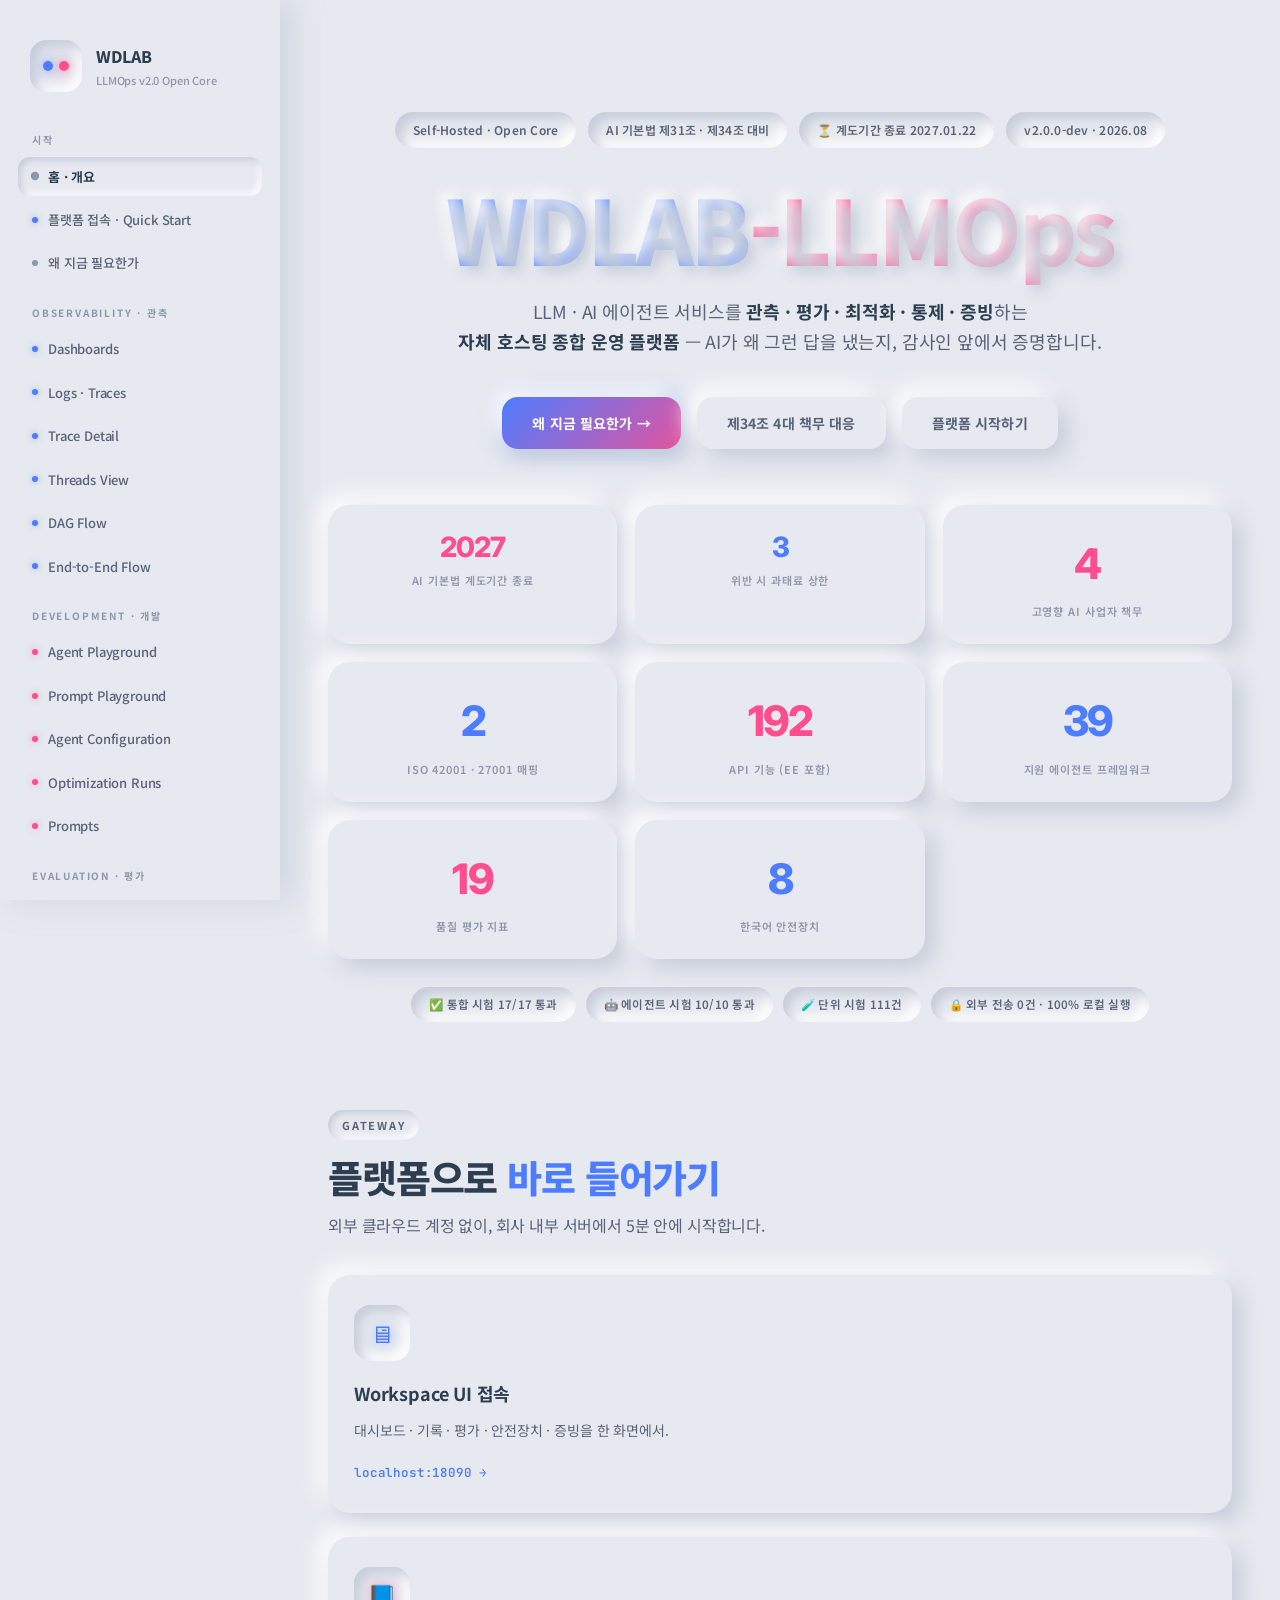
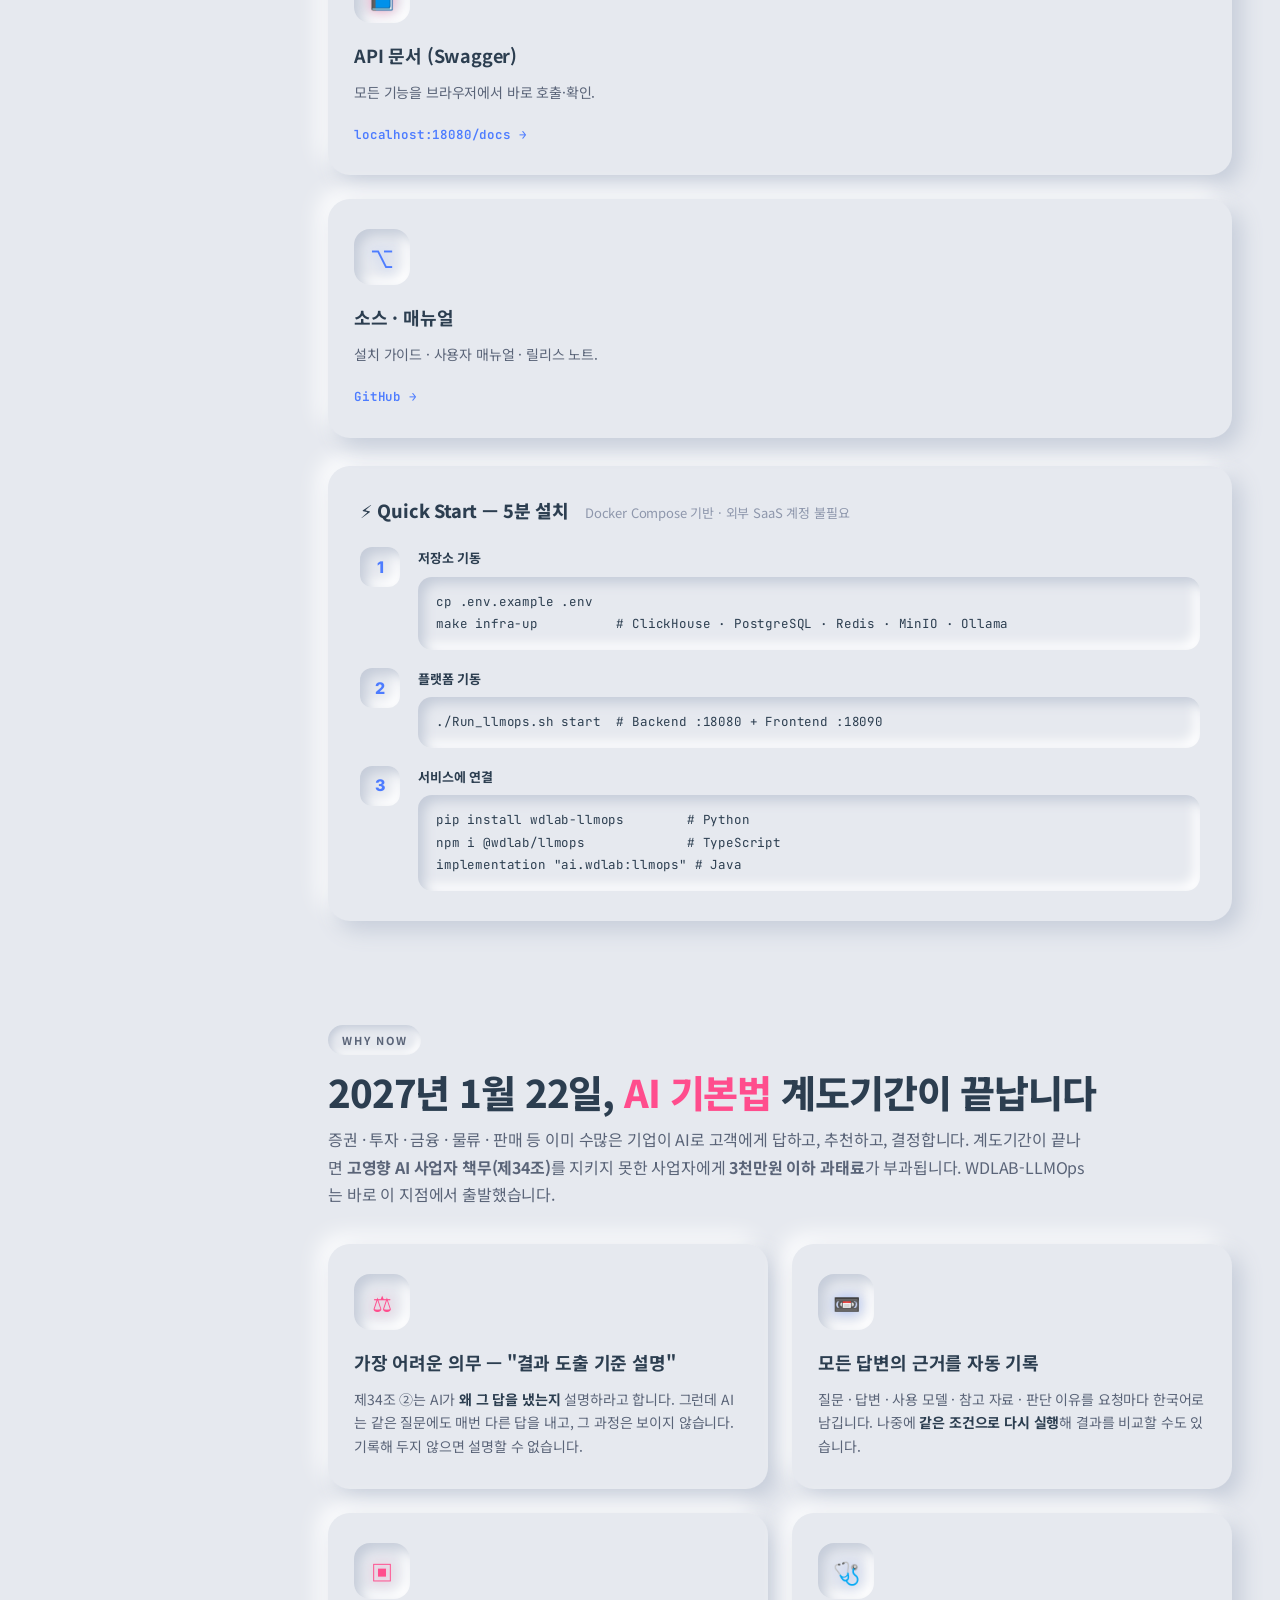
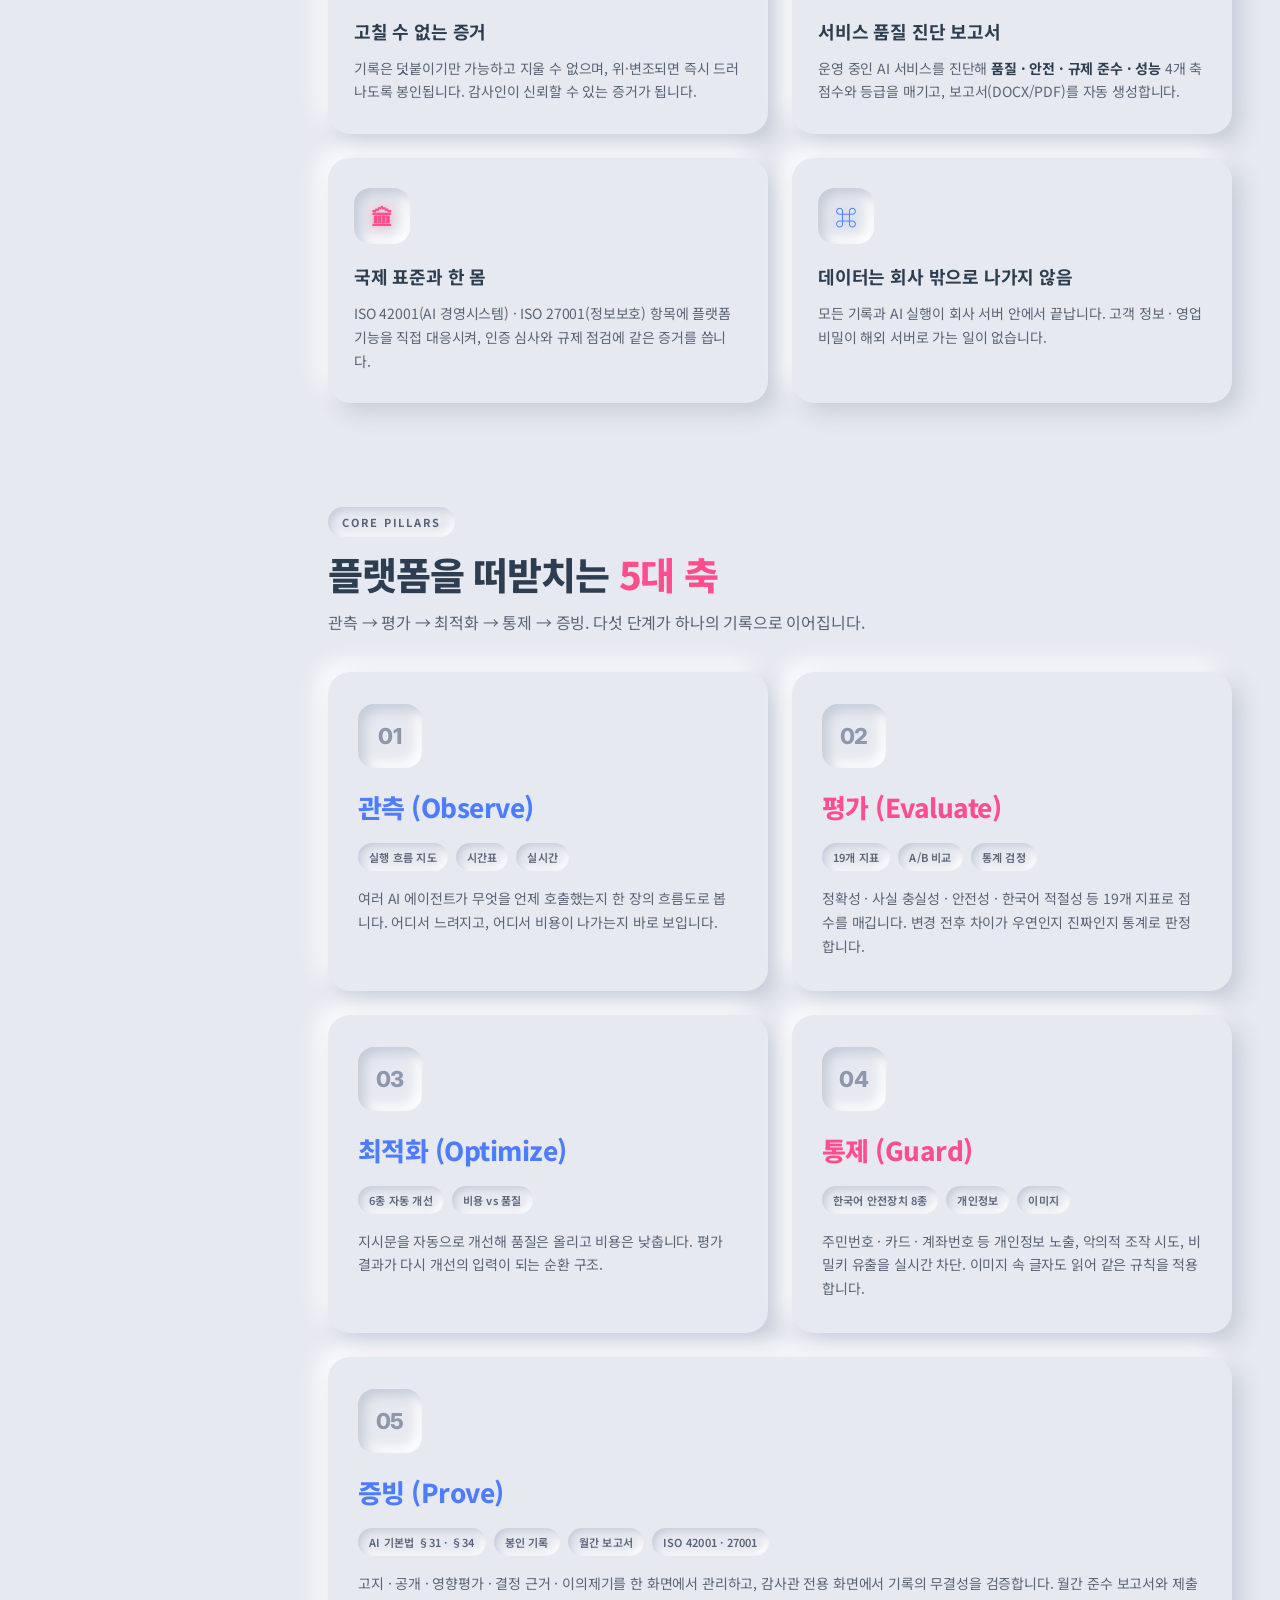
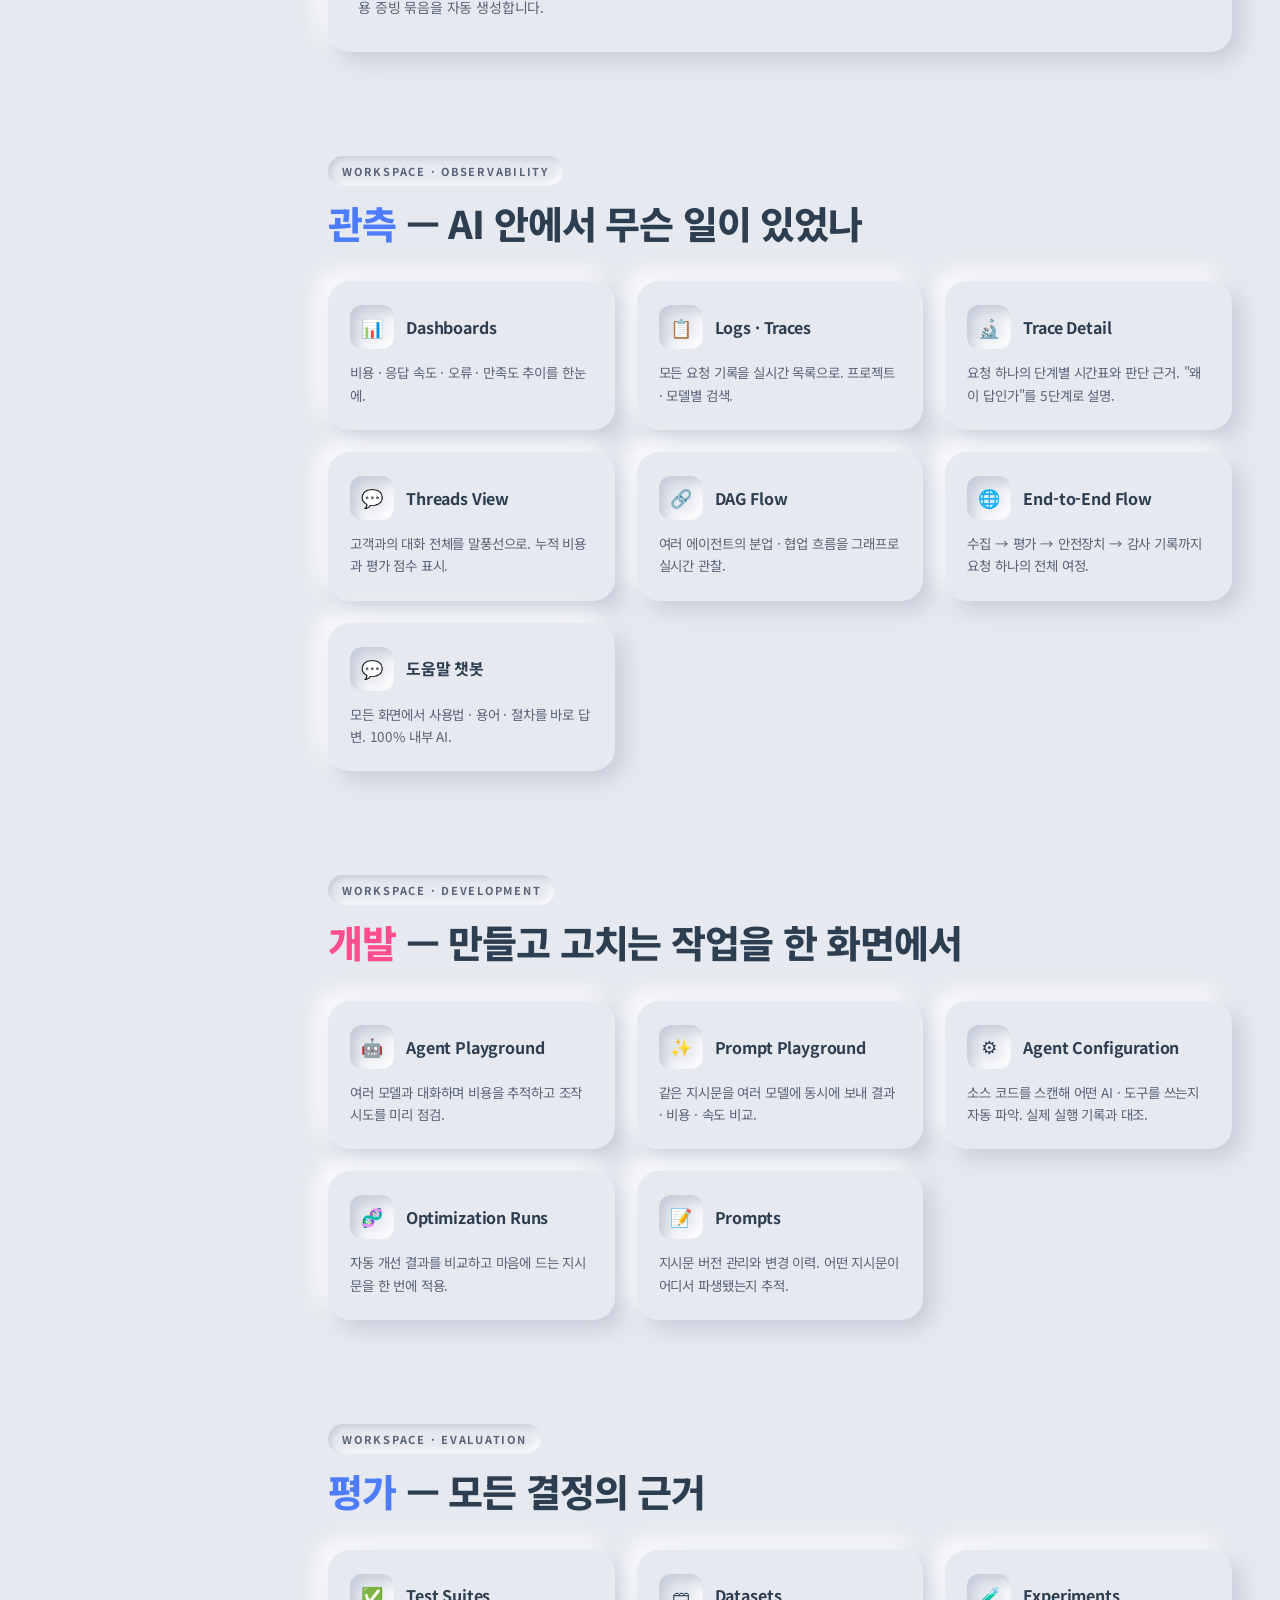
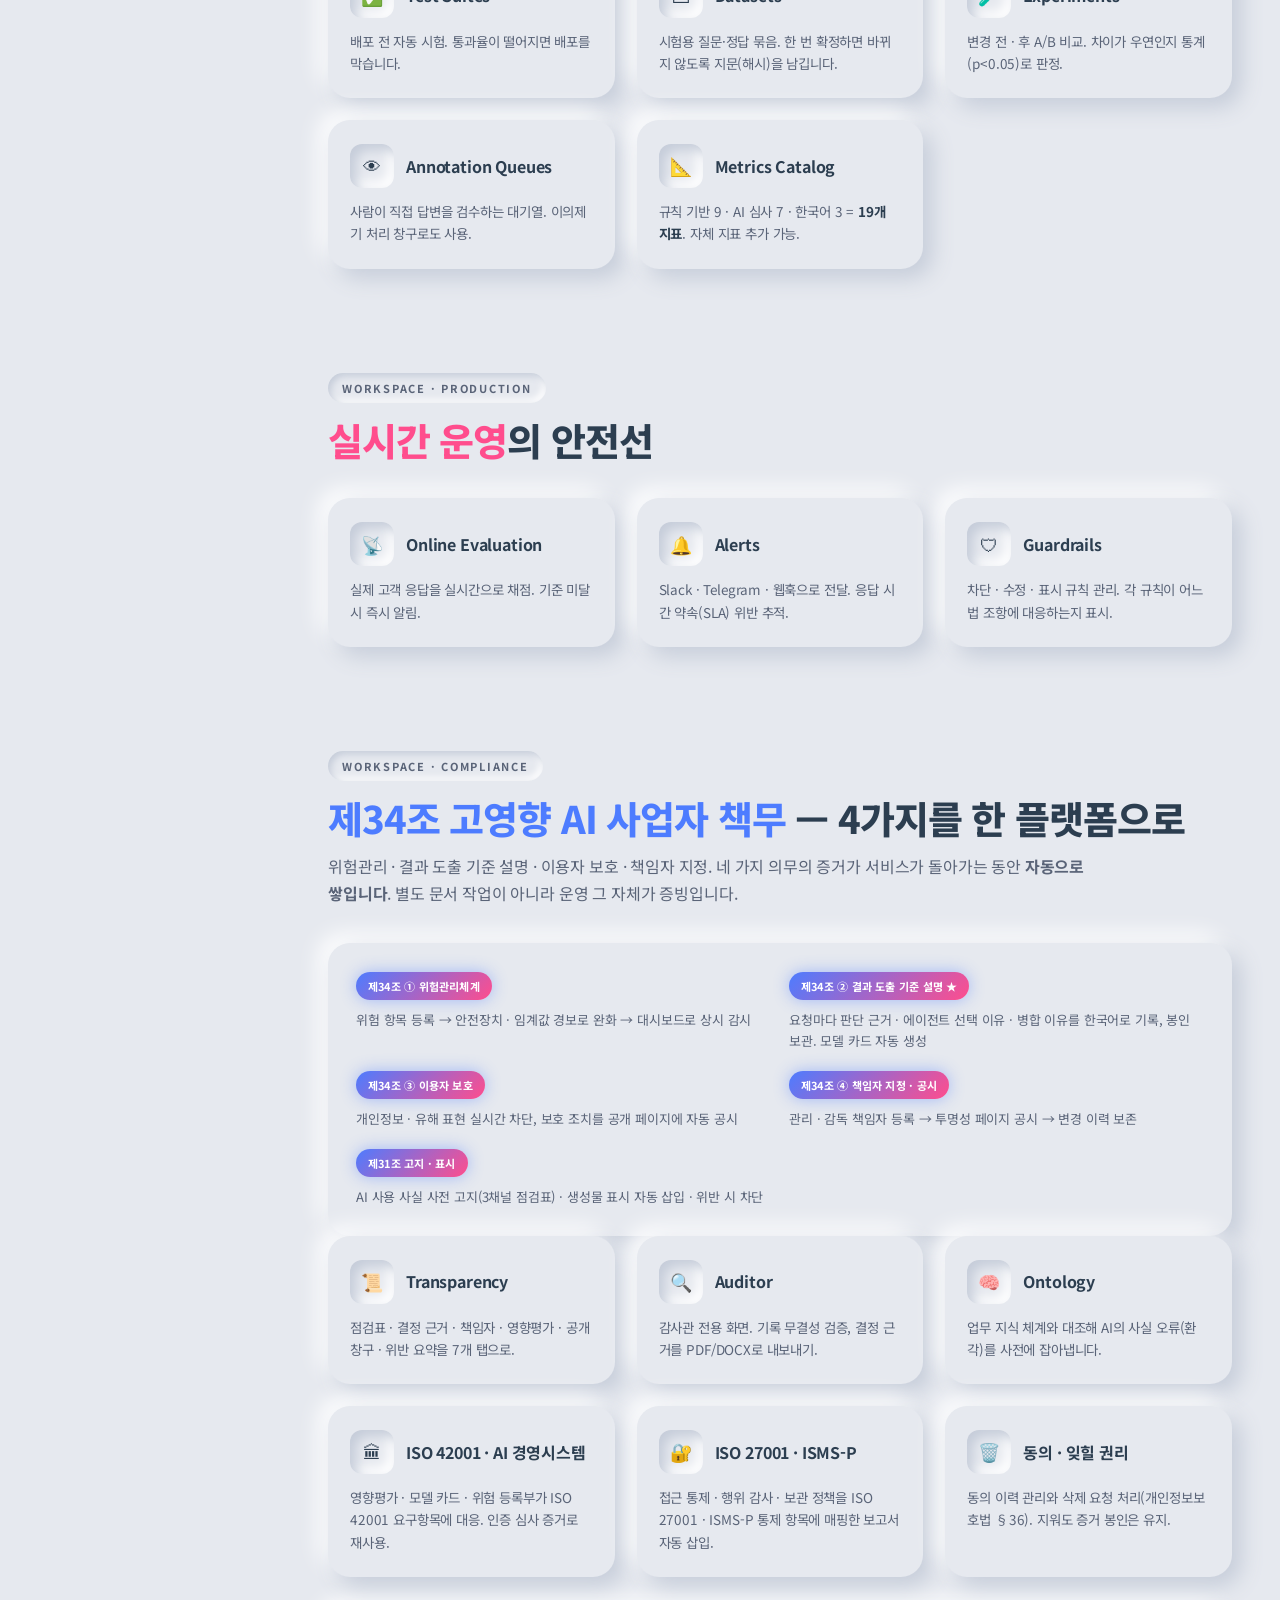
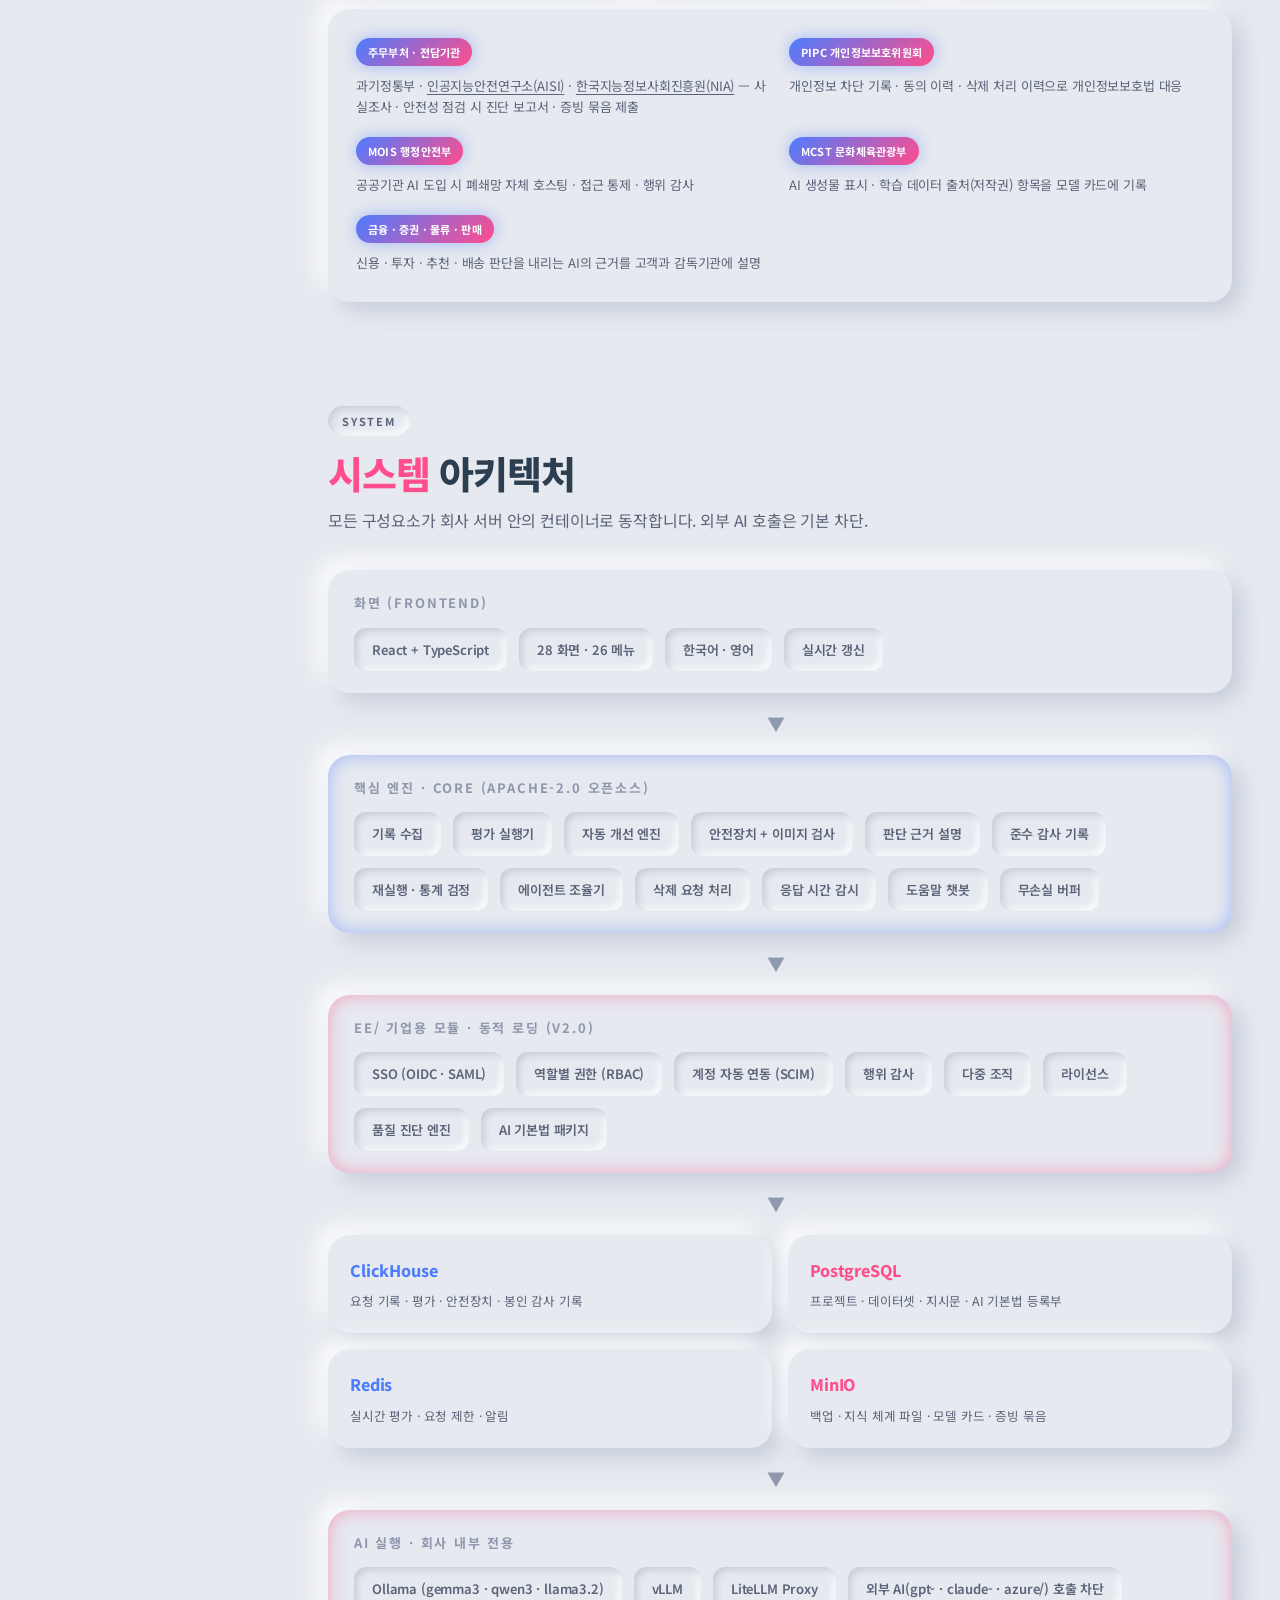
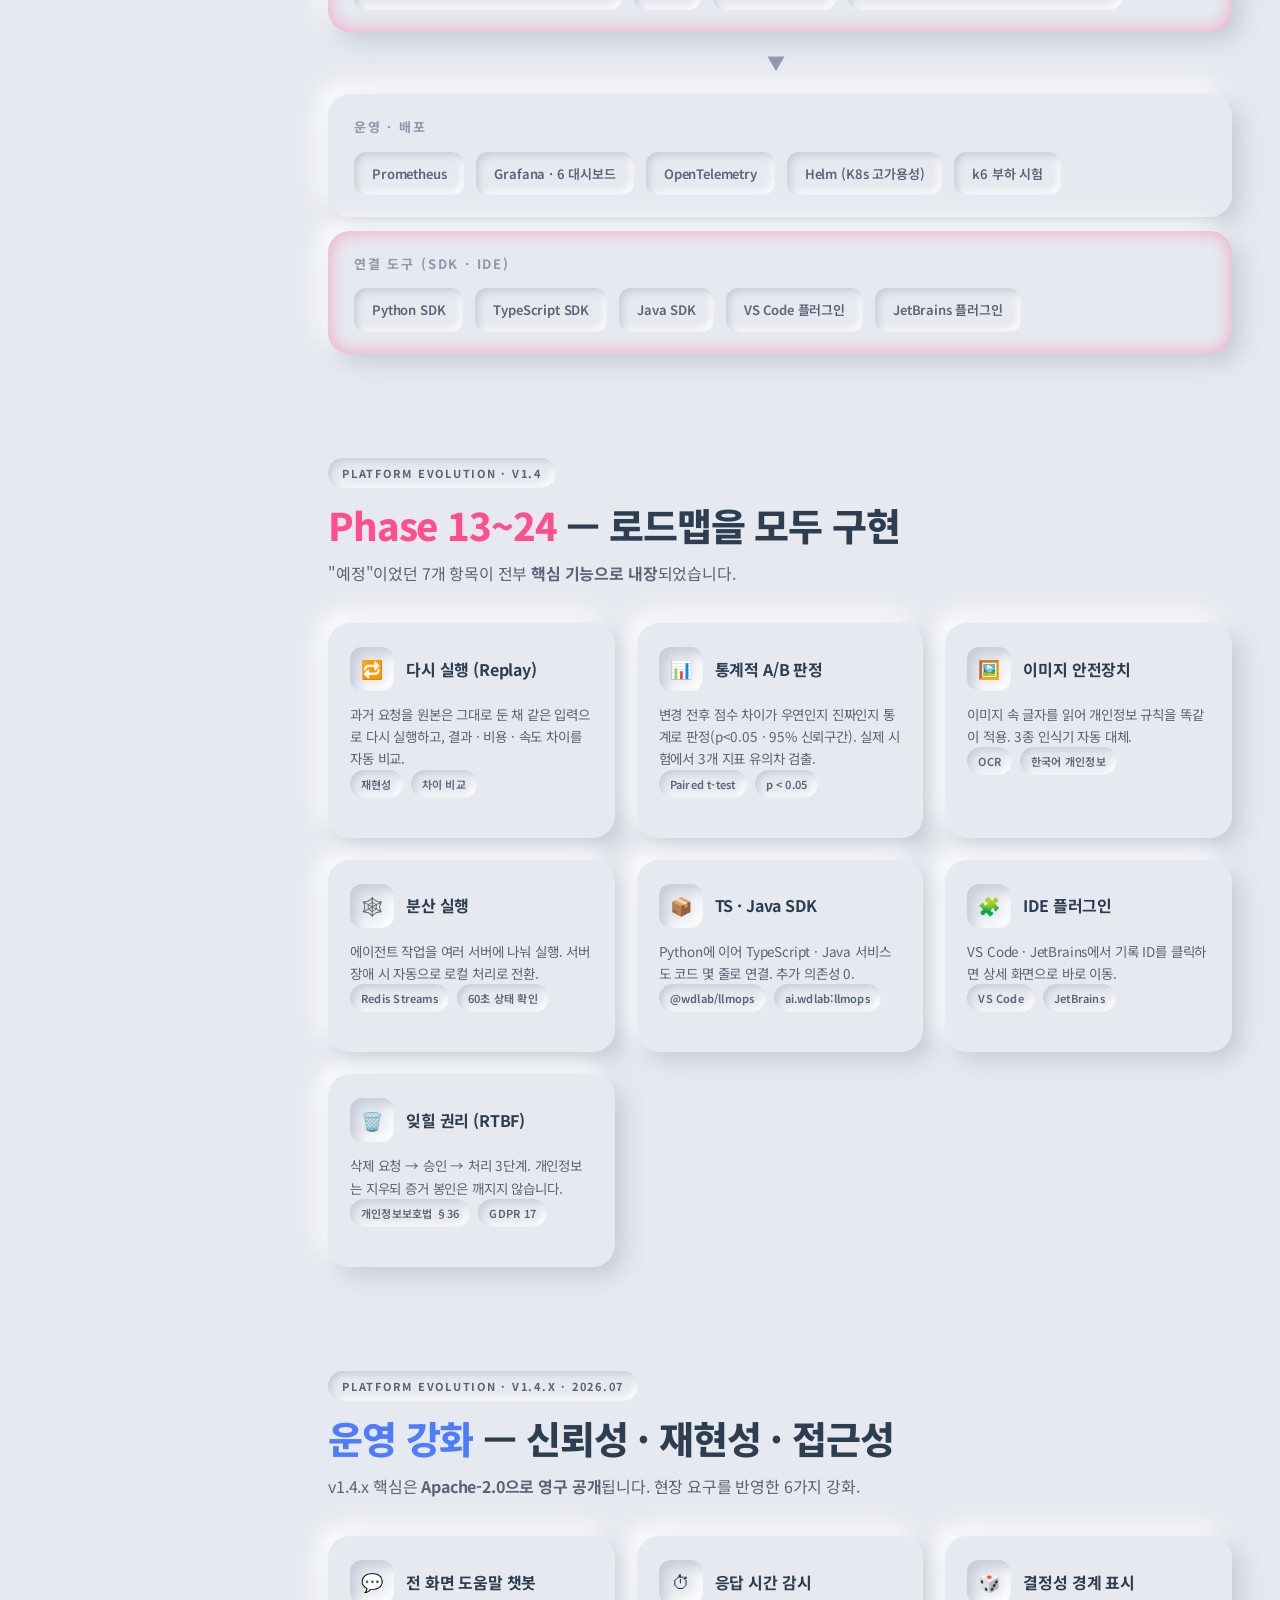
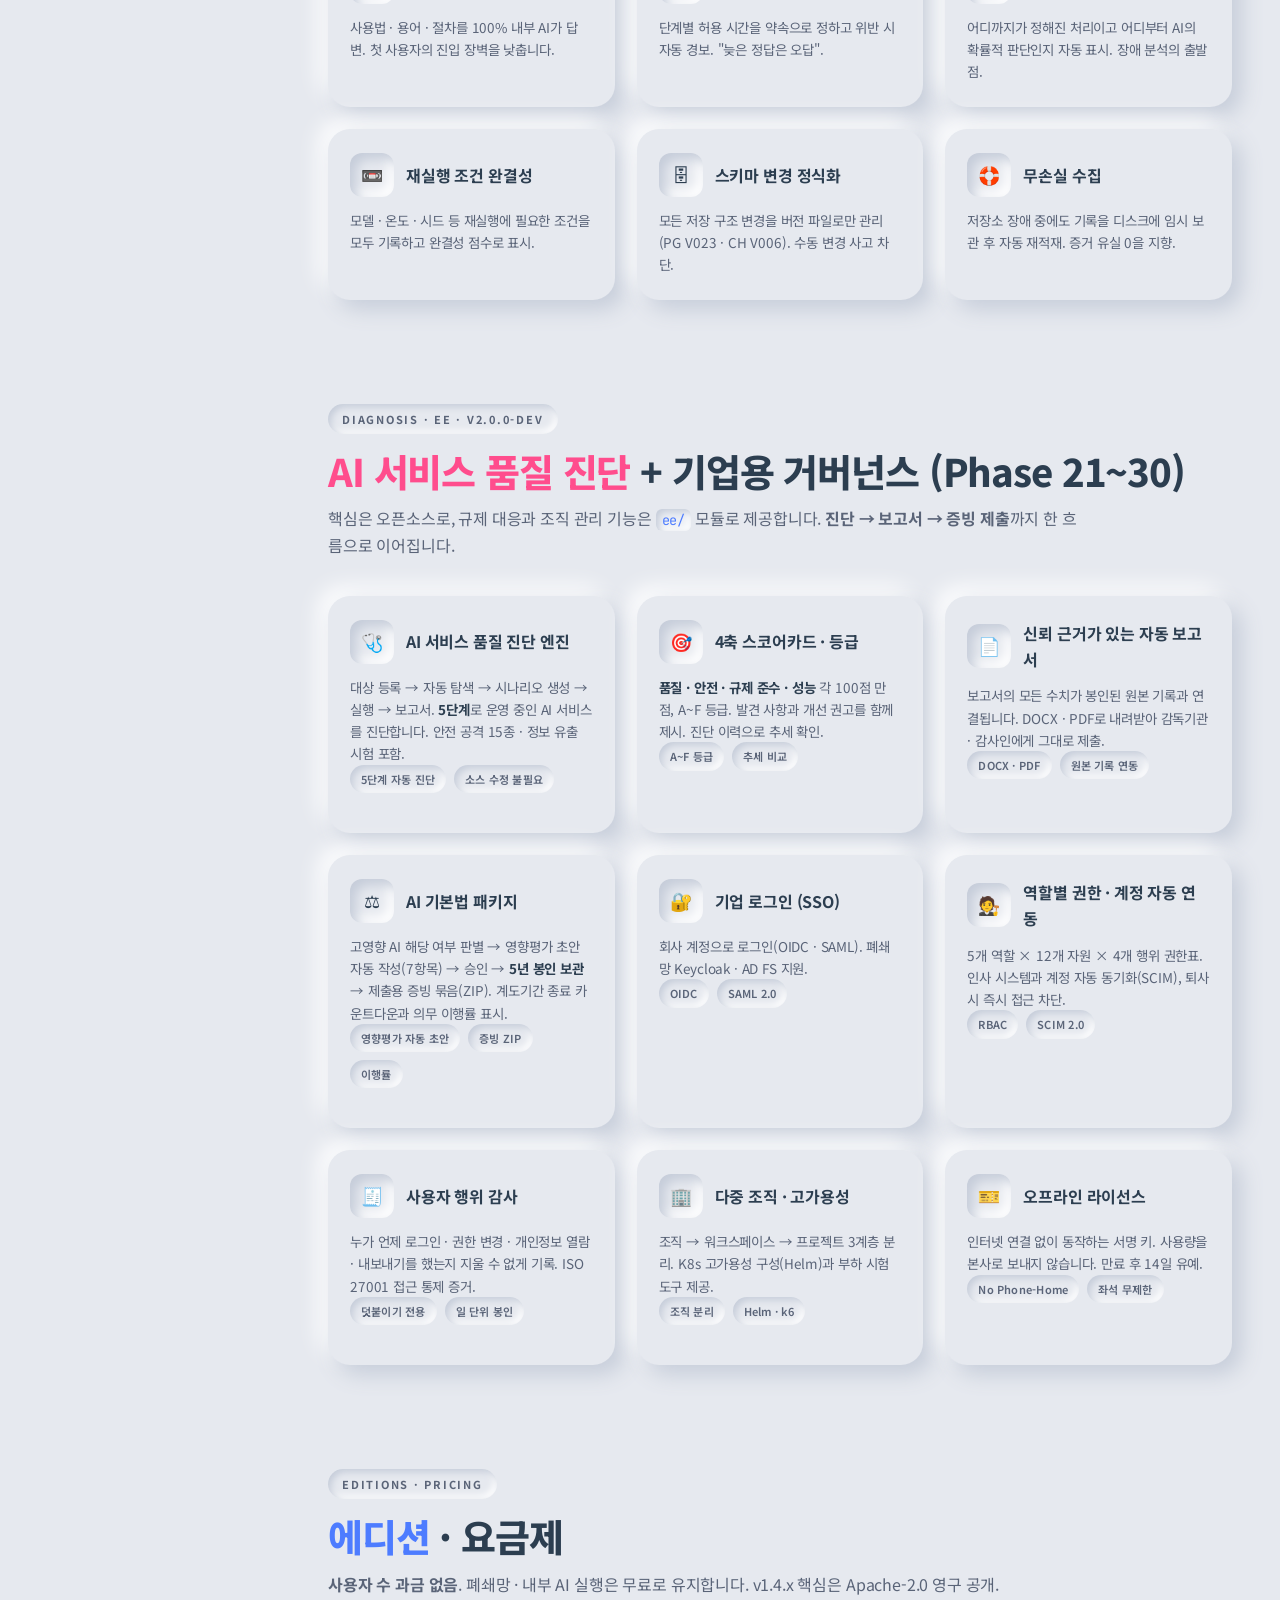
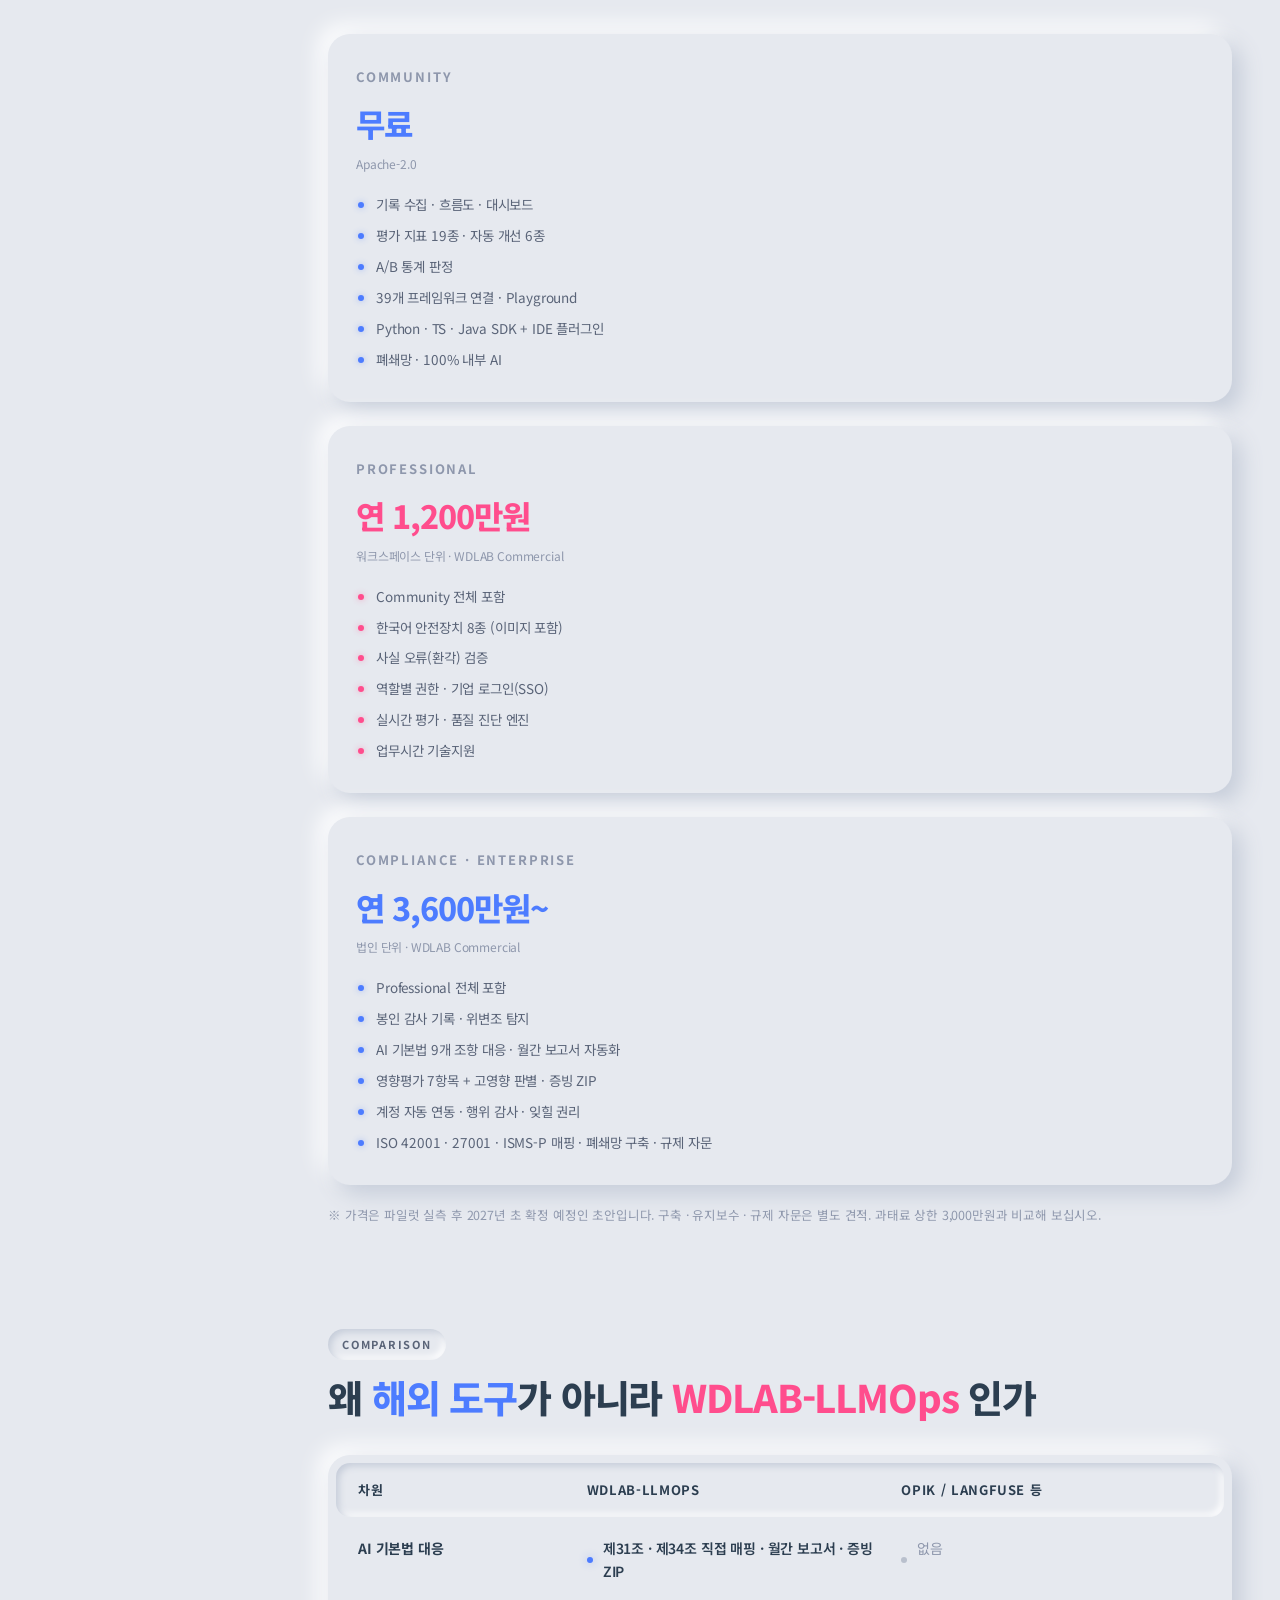
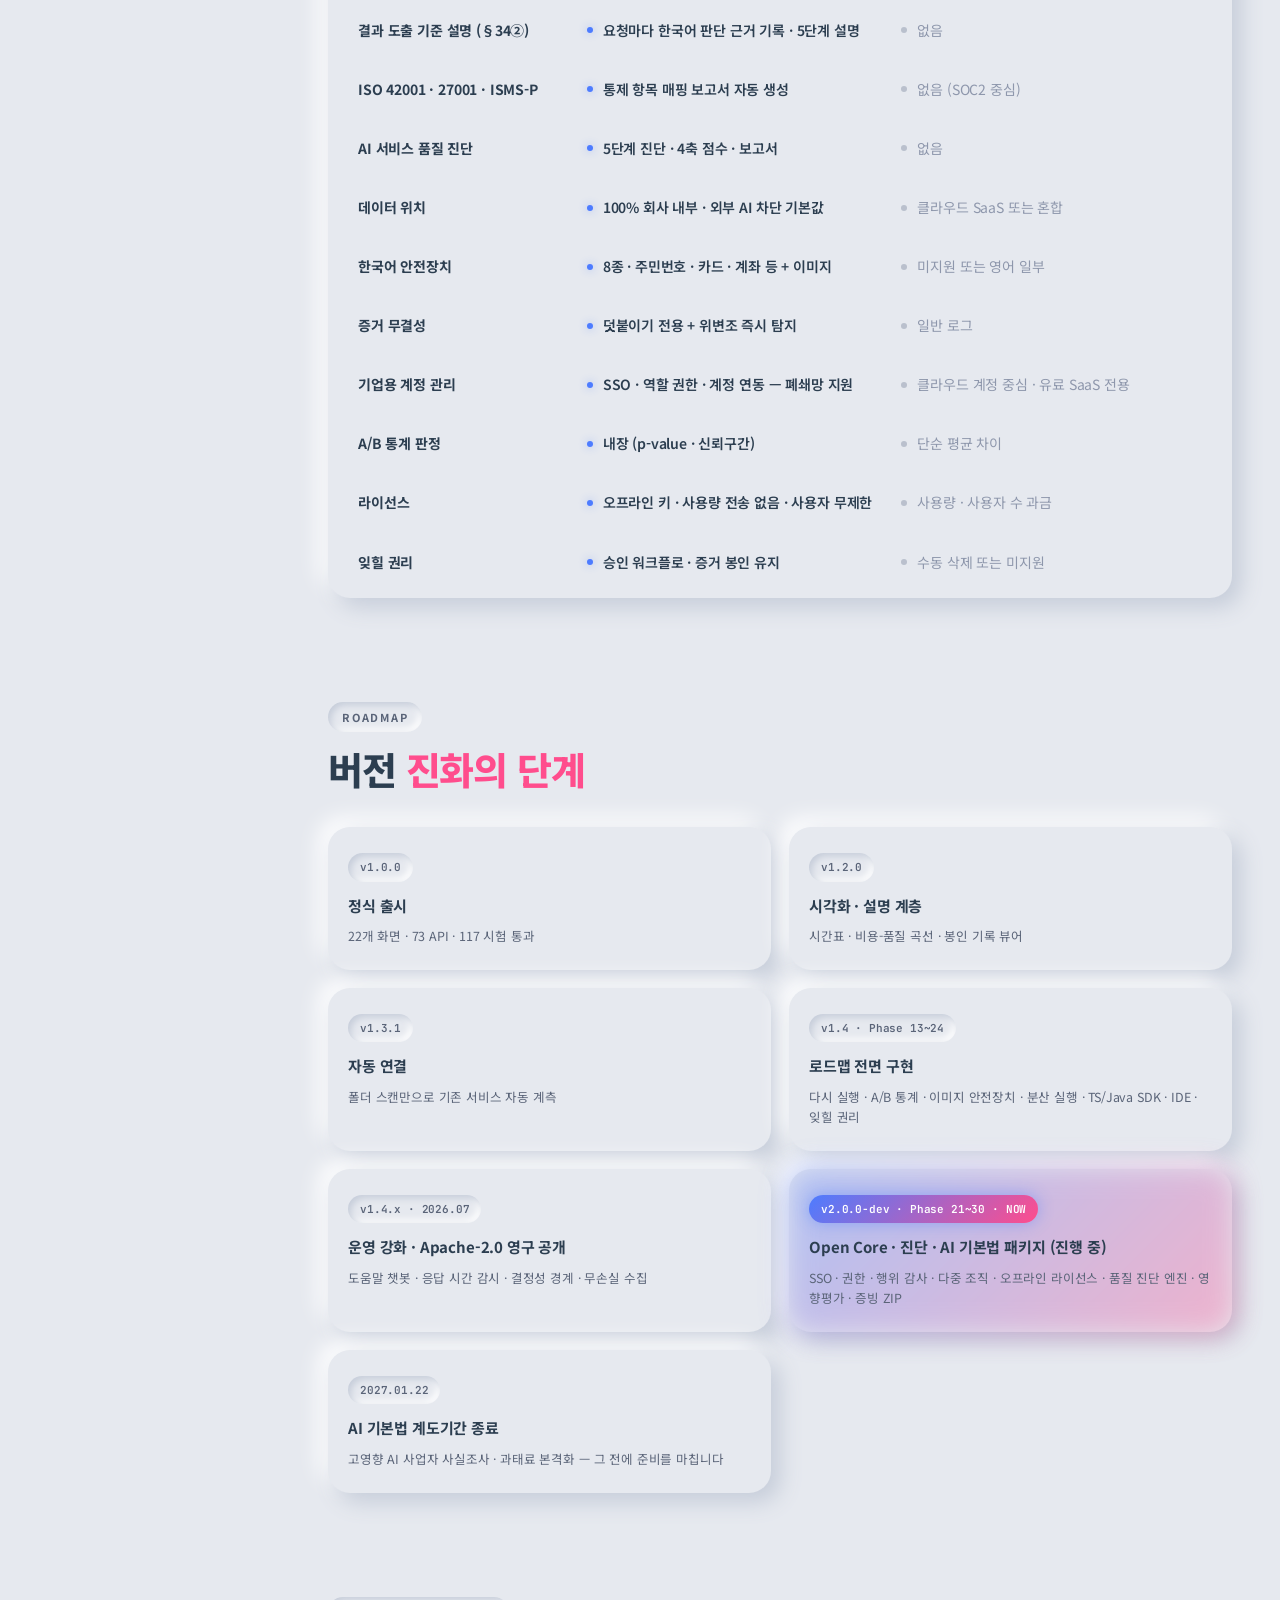
==== index.html @ 0f51165e "feat(v2.0): AI 기본법 계도기간 종료(2027.01.22) 대비 메시지로 본문 재구성 — 제34조 4대 책무 · ISO 42001/27001 · Diagnosis·EE " ====
<!DOCTYPE html>
<html lang="ko">
<head>
<meta charset="UTF-8" />
<meta name="viewport" content="width=device-width, initial-scale=1.0" />
<title>WDLAB-LLMOps · AI 기본법 대비 운영 플랫폼</title>
<meta name="description" content="WDLAB-LLMOps는 LLM·AI 에이전트 서비스를 관측·평가·최적화·통제·증빙하는 자체 호스팅 운영 플랫폼입니다. 2027년 1월 22일 AI 기본법 계도기간 종료에 대비해 고영향 AI 사업자 책무(제34조), ISO 42001·27001 거버넌스, AI 서비스 품질 진단 보고서를 자동으로 준비합니다." />
<link rel="preconnect" href="https://fonts.googleapis.com" />
<link rel="preconnect" href="https://fonts.gstatic.com" crossorigin />
<link href="https://fonts.googleapis.com/css2?family=Inter:wght@400;500;600;700;800&family=JetBrains+Mono:wght@400;500;600&family=Noto+Sans+KR:wght@300;400;500;600;700;800;900&display=swap" rel="stylesheet" />
<link rel="stylesheet" href="css/style.css" />
</head>
<body>
  <button id="menuToggle" class="menu-toggle" aria-label="메뉴 열기">
    <span></span><span></span><span></span>
  </button>
  <div id="sidebarBackdrop" class="sidebar-backdrop"></div>

  <!-- ============== SIDEBAR ============== -->
  <aside class="sidebar" id="sidebar">
    <div class="brand">
      <div class="brand-logo neu-pressed">
        <span class="led led-blue"></span>
        <span class="led led-pink"></span>
      </div>
      <div class="brand-text">
        <div class="brand-title">WDLAB</div>
        <div class="brand-subtitle">LLMOps v2.0 Open Core</div>
      </div>
    </div>

    <nav class="nav-sections">
      <div class="nav-group">
        <div class="nav-label">시작</div>
        <a class="nav-item active" href="#hero" data-target="hero"><i class="dot"></i><span>홈 · 개요</span></a>
        <a class="nav-item" href="#gateway" data-target="gateway"><i class="dot dot-blue"></i><span>플랫폼 접속 · Quick Start</span></a>
        <a class="nav-item" href="#projects" data-target="projects"><i class="dot"></i><span>왜 지금 필요한가</span></a>
      </div>

      <div class="nav-group">
        <div class="nav-label">Observability · 관측</div>
        <a class="nav-item" href="#observability" data-target="observability"><i class="dot dot-blue"></i><span>Dashboards</span></a>
        <a class="nav-item" href="#observability" data-target="observability"><i class="dot dot-blue"></i><span>Logs · Traces</span></a>
        <a class="nav-item" href="#observability" data-target="observability"><i class="dot dot-blue"></i><span>Trace Detail</span></a>
        <a class="nav-item" href="#observability" data-target="observability"><i class="dot dot-blue"></i><span>Threads View</span></a>
        <a class="nav-item" href="#observability" data-target="observability"><i class="dot dot-blue"></i><span>DAG Flow</span></a>
        <a class="nav-item" href="#observability" data-target="observability"><i class="dot dot-blue"></i><span>End-to-End Flow</span></a>
      </div>

      <div class="nav-group">
        <div class="nav-label">Development · 개발</div>
        <a class="nav-item" href="#development" data-target="development"><i class="dot dot-pink"></i><span>Agent Playground</span></a>
        <a class="nav-item" href="#development" data-target="development"><i class="dot dot-pink"></i><span>Prompt Playground</span></a>
        <a class="nav-item" href="#development" data-target="development"><i class="dot dot-pink"></i><span>Agent Configuration</span></a>
        <a class="nav-item" href="#development" data-target="development"><i class="dot dot-pink"></i><span>Optimization Runs</span></a>
        <a class="nav-item" href="#development" data-target="development"><i class="dot dot-pink"></i><span>Prompts</span></a>
      </div>

      <div class="nav-group">
        <div class="nav-label">Evaluation · 평가</div>
        <a class="nav-item" href="#evaluation" data-target="evaluation"><i class="dot dot-blue"></i><span>Test Suites</span></a>
        <a class="nav-item" href="#evaluation" data-target="evaluation"><i class="dot dot-blue"></i><span>Datasets</span></a>
        <a class="nav-item" href="#evaluation" data-target="evaluation"><i class="dot dot-blue"></i><span>Experiments</span></a>
        <a class="nav-item" href="#evaluation" data-target="evaluation"><i class="dot dot-blue"></i><span>Annotation Queues</span></a>
        <a class="nav-item" href="#evaluation" data-target="evaluation"><i class="dot dot-blue"></i><span>Metrics Catalog</span></a>
      </div>

      <div class="nav-group">
        <div class="nav-label">Production · 운영</div>
        <a class="nav-item" href="#production" data-target="production"><i class="dot dot-pink"></i><span>Online Evaluation</span></a>
        <a class="nav-item" href="#production" data-target="production"><i class="dot dot-pink"></i><span>Alerts</span></a>
        <a class="nav-item" href="#production" data-target="production"><i class="dot dot-pink"></i><span>Guardrails</span></a>
      </div>

      <div class="nav-group">
        <div class="nav-label">Diagnosis · EE</div>
        <a class="nav-item" href="#enterprise" data-target="enterprise"><i class="dot dot-pink"></i><span>AI 서비스 품질 진단</span></a>
        <a class="nav-item" href="#enterprise" data-target="enterprise"><i class="dot dot-pink"></i><span>AI 기본법 패키지</span></a>
        <a class="nav-item" href="#enterprise" data-target="enterprise"><i class="dot dot-pink"></i><span>SSO · RBAC · 행위 감사</span></a>
      </div>

      <div class="nav-group">
        <div class="nav-label">Compliance · AI 기본법</div>
        <a class="nav-item" href="#compliance" data-target="compliance"><i class="dot dot-blue"></i><span>제34조 4대 책무</span></a>
        <a class="nav-item" href="#compliance" data-target="compliance"><i class="dot dot-blue"></i><span>ISO 42001 · 27001</span></a>
        <a class="nav-item" href="#compliance" data-target="compliance"><i class="dot dot-blue"></i><span>Transparency · Auditor</span></a>
        <a class="nav-item" href="#compliance" data-target="compliance"><i class="dot dot-blue"></i><span>규제 기관 대응</span></a>
      </div>

      <div class="nav-group">
        <div class="nav-label">Platform Evolution</div>
        <a class="nav-item" href="#upgrades" data-target="upgrades"><i class="dot dot-pink"></i><span>v1.4 · Phase 13~24</span></a>
        <a class="nav-item" href="#ops14x" data-target="ops14x"><i class="dot dot-pink"></i><span>v1.4.x 운영 강화</span></a>
        <a class="nav-item" href="#enterprise" data-target="enterprise"><i class="dot dot-pink"></i><span>v2.0 Open Core (21~30)</span></a>
        <a class="nav-item" href="#pricing" data-target="pricing"><i class="dot dot-pink"></i><span>에디션 · 요금제</span></a>
      </div>

      <div class="nav-group">
        <div class="nav-label">System</div>
        <a class="nav-item" href="#system" data-target="system"><i class="dot"></i><span>Settings</span></a>
        <a class="nav-item" href="#architecture" data-target="architecture"><i class="dot"></i><span>Architecture</span></a>
        <a class="nav-item" href="#roadmap" data-target="roadmap"><i class="dot"></i><span>Roadmap</span></a>
      </div>
    </nav>

    <div class="sidebar-footer neu-pressed">
      <div class="status-led"><span class="pulse"></span> 100% Local · On-Prem</div>
    </div>
  </aside>

  <!-- ============== MAIN ============== -->
  <main class="content">

    <!-- ===== HERO ===== -->
    <section id="hero" class="section section-hero">
      <div class="hero-meta">
        <span class="chip neu-pressed">Self-Hosted · Open Core</span>
        <span class="chip neu-pressed">AI 기본법 제31조 · 제34조 대비</span>
        <span class="chip neu-pressed">⏳ 계도기간 종료 2027.01.22</span>
        <span class="chip neu-pressed">v2.0.0-dev · 2026.08</span>
      </div>

      <h1 class="hero-title">
        <span class="text-gradient-blue">WDLAB</span><span class="text-gradient-pink">-LLMOps</span>
      </h1>
      <p class="hero-tagline">
        LLM · AI 에이전트 서비스를 <b>관측 · 평가 · 최적화 · 통제 · 증빙</b>하는<br/>
        <b>자체 호스팅 종합 운영 플랫폼</b> — AI가 왜 그런 답을 냈는지, 감사인 앞에서 증명합니다.
      </p>

      <div class="hero-cta">
        <button class="btn-neu btn-primary" onclick="document.getElementById('projects').scrollIntoView({behavior:'smooth'})">
          <span>왜 지금 필요한가 →</span>
        </button>
        <button class="btn-neu" onclick="document.getElementById('compliance').scrollIntoView({behavior:'smooth'})">
          <span>제34조 4대 책무 대응</span>
        </button>
        <button class="btn-neu" onclick="document.getElementById('gateway').scrollIntoView({behavior:'smooth'})">
          <span>플랫폼 시작하기</span>
        </button>
      </div>

      <div class="hero-stats">
        <div class="stat-card neu-raised">
          <div class="stat-number stat-sm text-pink">2027.1.22</div>
          <div class="stat-label">AI 기본법 계도기간 종료</div>
        </div>
        <div class="stat-card neu-raised">
          <div class="stat-number stat-sm text-blue">3,000만원</div>
          <div class="stat-label">위반 시 과태료 상한</div>
        </div>
        <div class="stat-card neu-raised">
          <div class="stat-number text-pink">4</div>
          <div class="stat-label">고영향 AI 사업자 책무</div>
        </div>
        <div class="stat-card neu-raised">
          <div class="stat-number text-blue">2</div>
          <div class="stat-label">ISO 42001 · 27001 매핑</div>
        </div>
        <div class="stat-card neu-raised">
          <div class="stat-number text-pink">192</div>
          <div class="stat-label">API 기능 (EE 포함)</div>
        </div>
        <div class="stat-card neu-raised">
          <div class="stat-number text-blue">39</div>
          <div class="stat-label">지원 에이전트 프레임워크</div>
        </div>
        <div class="stat-card neu-raised">
          <div class="stat-number text-pink">19</div>
          <div class="stat-label">품질 평가 지표</div>
        </div>
        <div class="stat-card neu-raised">
          <div class="stat-number text-blue">8</div>
          <div class="stat-label">한국어 안전장치</div>
        </div>
      </div>

      <div class="hero-proof">
        <span class="chip neu-pressed">✅ 통합 시험 17/17 통과</span>
        <span class="chip neu-pressed">🤖 에이전트 시험 10/10 통과</span>
        <span class="chip neu-pressed">🧪 단위 시험 111건</span>
        <span class="chip neu-pressed">🔒 외부 전송 0건 · 100% 로컬 실행</span>
      </div>
    </section>

    <!-- ===== GATEWAY / QUICK ACCESS ===== -->
    <section id="gateway" class="section">
      <div class="section-head">
        <span class="section-tag">Gateway</span>
        <h2>플랫폼으로 <span class="text-blue">바로 들어가기</span></h2>
        <p class="section-lead">
          외부 클라우드 계정 없이, 회사 내부 서버에서 5분 안에 시작합니다.
        </p>
      </div>

      <div class="gateway-grid">
        <a class="gw-card neu-raised card-hover" href="http://localhost:18090/" target="_blank" rel="noopener">
          <div class="gw-icon neu-pressed"><span class="ico-blue">🖥</span></div>
          <h3>Workspace UI 접속</h3>
          <p>대시보드 · 기록 · 평가 · 안전장치 · 증빙을 한 화면에서.</p>
          <span class="gw-link">localhost:18090 →</span>
        </a>
        <a class="gw-card neu-raised card-hover" href="http://localhost:18080/docs" target="_blank" rel="noopener">
          <div class="gw-icon neu-pressed"><span class="ico-pink">📘</span></div>
          <h3>API 문서 (Swagger)</h3>
          <p>모든 기능을 브라우저에서 바로 호출·확인.</p>
          <span class="gw-link">localhost:18080/docs →</span>
        </a>
        <a class="gw-card neu-raised card-hover" href="https://github.com/wdlab1958" target="_blank" rel="noopener">
          <div class="gw-icon neu-pressed"><span class="ico-blue">⌥</span></div>
          <h3>소스 · 매뉴얼</h3>
          <p>설치 가이드 · 사용자 매뉴얼 · 릴리스 노트.</p>
          <span class="gw-link">GitHub →</span>
        </a>
      </div>

      <div class="quickstart neu-raised">
        <div class="qs-head">
          <span class="qs-title">⚡ Quick Start — 5분 설치</span>
          <span class="qs-sub">Docker Compose 기반 · 외부 SaaS 계정 불필요</span>
        </div>
        <div class="qs-steps">
          <div class="qs-step">
            <div class="qs-num neu-pressed">1</div>
            <div class="qs-body">
              <div class="qs-label">저장소 기동</div>
              <pre class="qs-code neu-pressed"><code>cp .env.example .env
make infra-up          # ClickHouse · PostgreSQL · Redis · MinIO · Ollama</code></pre>
            </div>
          </div>
          <div class="qs-step">
            <div class="qs-num neu-pressed">2</div>
            <div class="qs-body">
              <div class="qs-label">플랫폼 기동</div>
              <pre class="qs-code neu-pressed"><code>./Run_llmops.sh start  # Backend :18080 + Frontend :18090</code></pre>
            </div>
          </div>
          <div class="qs-step">
            <div class="qs-num neu-pressed">3</div>
            <div class="qs-body">
              <div class="qs-label">서비스에 연결</div>
              <pre class="qs-code neu-pressed"><code>pip install wdlab-llmops        # Python
npm i @wdlab/llmops             # TypeScript
implementation "ai.wdlab:llmops" # Java</code></pre>
            </div>
          </div>
        </div>
      </div>
    </section>

    <!-- ===== WHY NOW / IDENTITY ===== -->
    <section id="projects" class="section">
      <div class="section-head">
        <span class="section-tag">Why Now</span>
        <h2>2027년 1월 22일, <span class="text-pink">AI 기본법</span> 계도기간이 끝납니다</h2>
        <p class="section-lead">
          증권 · 투자 · 금융 · 물류 · 판매 등 이미 수많은 기업이 AI로 고객에게 답하고, 추천하고, 결정합니다.
          계도기간이 끝나면 <b>고영향 AI 사업자 책무(제34조)</b>를 지키지 못한 사업자에게
          <b>3천만원 이하 과태료</b>가 부과됩니다. WDLAB-LLMOps는 바로 이 지점에서 출발했습니다.
        </p>
      </div>

      <div class="grid-3">
        <div class="card neu-raised card-hover">
          <div class="card-icon neu-pressed"><span class="ico-pink">⚖</span></div>
          <h3>가장 어려운 의무 — "결과 도출 기준 설명"</h3>
          <p>제34조 ②는 AI가 <b>왜 그 답을 냈는지</b> 설명하라고 합니다. 그런데 AI는 같은 질문에도 매번 다른 답을 내고, 그 과정은 보이지 않습니다. 기록해 두지 않으면 설명할 수 없습니다.</p>
        </div>
        <div class="card neu-raised card-hover">
          <div class="card-icon neu-pressed"><span class="ico-blue">📼</span></div>
          <h3>모든 답변의 근거를 자동 기록</h3>
          <p>질문 · 답변 · 사용 모델 · 참고 자료 · 판단 이유를 요청마다 한국어로 남깁니다. 나중에 <b>같은 조건으로 다시 실행</b>해 결과를 비교할 수도 있습니다.</p>
        </div>
        <div class="card neu-raised card-hover">
          <div class="card-icon neu-pressed"><span class="ico-pink">▣</span></div>
          <h3>고칠 수 없는 증거</h3>
          <p>기록은 덧붙이기만 가능하고 지울 수 없으며, 위·변조되면 즉시 드러나도록 봉인됩니다. 감사인이 신뢰할 수 있는 증거가 됩니다.</p>
        </div>
        <div class="card neu-raised card-hover">
          <div class="card-icon neu-pressed"><span class="ico-blue">🩺</span></div>
          <h3>서비스 품질 진단 보고서</h3>
          <p>운영 중인 AI 서비스를 진단해 <b>품질 · 안전 · 규제 준수 · 성능</b> 4개 축 점수와 등급을 매기고, 보고서(DOCX/PDF)를 자동 생성합니다.</p>
        </div>
        <div class="card neu-raised card-hover">
          <div class="card-icon neu-pressed"><span class="ico-pink">🏛</span></div>
          <h3>국제 표준과 한 몸</h3>
          <p>ISO 42001(AI 경영시스템) · ISO 27001(정보보호) 항목에 플랫폼 기능을 직접 대응시켜, 인증 심사와 규제 점검에 같은 증거를 씁니다.</p>
        </div>
        <div class="card neu-raised card-hover">
          <div class="card-icon neu-pressed"><span class="ico-blue">⌘</span></div>
          <h3>데이터는 회사 밖으로 나가지 않음</h3>
          <p>모든 기록과 AI 실행이 회사 서버 안에서 끝납니다. 고객 정보 · 영업비밀이 해외 서버로 가는 일이 없습니다.</p>
        </div>
      </div>
    </section>

    <!-- ===== 5 PILLARS ===== -->
    <section id="pillars" class="section">
      <div class="section-head">
        <span class="section-tag">Core Pillars</span>
        <h2>플랫폼을 떠받치는 <span class="text-pink">5대 축</span></h2>
        <p class="section-lead">관측 → 평가 → 최적화 → 통제 → 증빙. 다섯 단계가 하나의 기록으로 이어집니다.</p>
      </div>

      <div class="pillars">
        <div class="pillar neu-raised">
          <div class="pillar-num neu-pressed">01</div>
          <h3 class="pillar-title text-blue">관측 (Observe)</h3>
          <div class="pillar-tags">
            <span>실행 흐름 지도</span><span>시간표</span><span>실시간</span>
          </div>
          <p>여러 AI 에이전트가 무엇을 언제 호출했는지 한 장의 흐름도로 봅니다. 어디서 느려지고, 어디서 비용이 나가는지 바로 보입니다.</p>
        </div>

        <div class="pillar neu-raised">
          <div class="pillar-num neu-pressed">02</div>
          <h3 class="pillar-title text-pink">평가 (Evaluate)</h3>
          <div class="pillar-tags">
            <span>19개 지표</span><span>A/B 비교</span><span>통계 검정</span>
          </div>
          <p>정확성 · 사실 충실성 · 안전성 · 한국어 적절성 등 19개 지표로 점수를 매깁니다. 변경 전후 차이가 우연인지 진짜인지 통계로 판정합니다.</p>
        </div>

        <div class="pillar neu-raised">
          <div class="pillar-num neu-pressed">03</div>
          <h3 class="pillar-title text-blue">최적화 (Optimize)</h3>
          <div class="pillar-tags">
            <span>6종 자동 개선</span><span>비용 vs 품질</span>
          </div>
          <p>지시문을 자동으로 개선해 품질은 올리고 비용은 낮춥니다. 평가 결과가 다시 개선의 입력이 되는 순환 구조.</p>
        </div>

        <div class="pillar neu-raised">
          <div class="pillar-num neu-pressed">04</div>
          <h3 class="pillar-title text-pink">통제 (Guard)</h3>
          <div class="pillar-tags">
            <span>한국어 안전장치 8종</span><span>개인정보</span><span>이미지</span>
          </div>
          <p>주민번호 · 카드 · 계좌번호 등 개인정보 노출, 악의적 조작 시도, 비밀키 유출을 실시간 차단. 이미지 속 글자도 읽어 같은 규칙을 적용합니다.</p>
        </div>

        <div class="pillar neu-raised pillar-wide">
          <div class="pillar-num neu-pressed">05</div>
          <h3 class="pillar-title text-blue">증빙 (Prove)</h3>
          <div class="pillar-tags">
            <span>AI 기본법 §31 · §34</span><span>봉인 기록</span><span>월간 보고서</span><span>ISO 42001 · 27001</span>
          </div>
          <p>고지 · 공개 · 영향평가 · 결정 근거 · 이의제기를 한 화면에서 관리하고, 감사관 전용 화면에서 기록의 무결성을 검증합니다. 월간 준수 보고서와 제출용 증빙 묶음을 자동 생성합니다.</p>
        </div>
      </div>
    </section>

    <!-- ===== OBSERVABILITY DETAIL ===== -->
    <section id="observability" class="section">
      <div class="section-head">
        <span class="section-tag">Workspace · Observability</span>
        <h2><span class="text-blue">관측</span> — AI 안에서 무슨 일이 있었나</h2>
      </div>
      <div class="grid-cards">
        <div class="feat-card neu-raised">
          <div class="feat-head"><span class="feat-icon neu-pressed">📊</span><h4>Dashboards</h4></div>
          <p>비용 · 응답 속도 · 오류 · 만족도 추이를 한눈에.</p>
        </div>
        <div class="feat-card neu-raised">
          <div class="feat-head"><span class="feat-icon neu-pressed">📋</span><h4>Logs · Traces</h4></div>
          <p>모든 요청 기록을 실시간 목록으로. 프로젝트 · 모델별 검색.</p>
        </div>
        <div class="feat-card neu-raised">
          <div class="feat-head"><span class="feat-icon neu-pressed">🔬</span><h4>Trace Detail</h4></div>
          <p>요청 하나의 단계별 시간표와 판단 근거. "왜 이 답인가"를 5단계로 설명.</p>
        </div>
        <div class="feat-card neu-raised">
          <div class="feat-head"><span class="feat-icon neu-pressed">💬</span><h4>Threads View</h4></div>
          <p>고객과의 대화 전체를 말풍선으로. 누적 비용과 평가 점수 표시.</p>
        </div>
        <div class="feat-card neu-raised">
          <div class="feat-head"><span class="feat-icon neu-pressed">🔗</span><h4>DAG Flow</h4></div>
          <p>여러 에이전트의 분업 · 협업 흐름을 그래프로 실시간 관찰.</p>
        </div>
        <div class="feat-card neu-raised">
          <div class="feat-head"><span class="feat-icon neu-pressed">🌐</span><h4>End-to-End Flow</h4></div>
          <p>수집 → 평가 → 안전장치 → 감사 기록까지 요청 하나의 전체 여정.</p>
        </div>
        <div class="feat-card neu-raised">
          <div class="feat-head"><span class="feat-icon neu-pressed">💬</span><h4>도움말 챗봇</h4></div>
          <p>모든 화면에서 사용법 · 용어 · 절차를 바로 답변. 100% 내부 AI.</p>
        </div>
      </div>
    </section>

    <!-- ===== DEVELOPMENT DETAIL ===== -->
    <section id="development" class="section">
      <div class="section-head">
        <span class="section-tag">Workspace · Development</span>
        <h2><span class="text-pink">개발</span> — 만들고 고치는 작업을 한 화면에서</h2>
      </div>
      <div class="grid-cards">
        <div class="feat-card neu-raised">
          <div class="feat-head"><span class="feat-icon neu-pressed">🤖</span><h4>Agent Playground</h4></div>
          <p>여러 모델과 대화하며 비용을 추적하고 조작 시도를 미리 점검.</p>
        </div>
        <div class="feat-card neu-raised">
          <div class="feat-head"><span class="feat-icon neu-pressed">✨</span><h4>Prompt Playground</h4></div>
          <p>같은 지시문을 여러 모델에 동시에 보내 결과 · 비용 · 속도 비교.</p>
        </div>
        <div class="feat-card neu-raised">
          <div class="feat-head"><span class="feat-icon neu-pressed">⚙</span><h4>Agent Configuration</h4></div>
          <p>소스 코드를 스캔해 어떤 AI · 도구를 쓰는지 자동 파악. 실제 실행 기록과 대조.</p>
        </div>
        <div class="feat-card neu-raised">
          <div class="feat-head"><span class="feat-icon neu-pressed">🧬</span><h4>Optimization Runs</h4></div>
          <p>자동 개선 결과를 비교하고 마음에 드는 지시문을 한 번에 적용.</p>
        </div>
        <div class="feat-card neu-raised">
          <div class="feat-head"><span class="feat-icon neu-pressed">📝</span><h4>Prompts</h4></div>
          <p>지시문 버전 관리와 변경 이력. 어떤 지시문이 어디서 파생됐는지 추적.</p>
        </div>
      </div>
    </section>

    <!-- ===== EVALUATION DETAIL ===== -->
    <section id="evaluation" class="section">
      <div class="section-head">
        <span class="section-tag">Workspace · Evaluation</span>
        <h2><span class="text-blue">평가</span> — 모든 결정의 근거</h2>
      </div>
      <div class="grid-cards">
        <div class="feat-card neu-raised">
          <div class="feat-head"><span class="feat-icon neu-pressed">✅</span><h4>Test Suites</h4></div>
          <p>배포 전 자동 시험. 통과율이 떨어지면 배포를 막습니다.</p>
        </div>
        <div class="feat-card neu-raised">
          <div class="feat-head"><span class="feat-icon neu-pressed">🗃</span><h4>Datasets</h4></div>
          <p>시험용 질문·정답 묶음. 한 번 확정하면 바뀌지 않도록 지문(해시)을 남깁니다.</p>
        </div>
        <div class="feat-card neu-raised">
          <div class="feat-head"><span class="feat-icon neu-pressed">🧪</span><h4>Experiments</h4></div>
          <p>변경 전 · 후 A/B 비교. 차이가 우연인지 통계(p&lt;0.05)로 판정.</p>
        </div>
        <div class="feat-card neu-raised">
          <div class="feat-head"><span class="feat-icon neu-pressed">👁</span><h4>Annotation Queues</h4></div>
          <p>사람이 직접 답변을 검수하는 대기열. 이의제기 처리 창구로도 사용.</p>
        </div>
        <div class="feat-card neu-raised">
          <div class="feat-head"><span class="feat-icon neu-pressed">📐</span><h4>Metrics Catalog</h4></div>
          <p>규칙 기반 9 · AI 심사 7 · 한국어 3 = <b>19개 지표</b>. 자체 지표 추가 가능.</p>
        </div>
      </div>
    </section>

    <!-- ===== PRODUCTION DETAIL ===== -->
    <section id="production" class="section">
      <div class="section-head">
        <span class="section-tag">Workspace · Production</span>
        <h2><span class="text-pink">실시간 운영</span>의 안전선</h2>
      </div>
      <div class="grid-cards">
        <div class="feat-card neu-raised">
          <div class="feat-head"><span class="feat-icon neu-pressed">📡</span><h4>Online Evaluation</h4></div>
          <p>실제 고객 응답을 실시간으로 채점. 기준 미달 시 즉시 알림.</p>
        </div>
        <div class="feat-card neu-raised">
          <div class="feat-head"><span class="feat-icon neu-pressed">🔔</span><h4>Alerts</h4></div>
          <p>Slack · Telegram · 웹훅으로 전달. 응답 시간 약속(SLA) 위반 추적.</p>
        </div>
        <div class="feat-card neu-raised">
          <div class="feat-head"><span class="feat-icon neu-pressed">🛡</span><h4>Guardrails</h4></div>
          <p>차단 · 수정 · 표시 규칙 관리. 각 규칙이 어느 법 조항에 대응하는지 표시.</p>
        </div>
      </div>
    </section>

    <!-- ===== COMPLIANCE DETAIL ===== -->
    <section id="compliance" class="section">
      <div class="section-head">
        <span class="section-tag">Workspace · Compliance</span>
        <h2><span class="text-blue">제34조 고영향 AI 사업자 책무</span> — 4가지를 한 플랫폼으로</h2>
        <p class="section-lead">
          위험관리 · 결과 도출 기준 설명 · 이용자 보호 · 책임자 지정. 네 가지 의무의 증거가
          서비스가 돌아가는 동안 <b>자동으로 쌓입니다</b>. 별도 문서 작업이 아니라 운영 그 자체가 증빙입니다.
        </p>
      </div>

      <div class="law-banner neu-raised">
        <div class="law-row">
          <div class="law-cell">
            <div class="law-tag">제34조 ① 위험관리체계</div>
            <div class="law-desc">위험 항목 등록 → 안전장치 · 임계값 경보로 완화 → 대시보드로 상시 감시</div>
          </div>
          <div class="law-cell">
            <div class="law-tag">제34조 ② 결과 도출 기준 설명 ★</div>
            <div class="law-desc">요청마다 판단 근거 · 에이전트 선택 이유 · 병합 이유를 한국어로 기록, 봉인 보관. 모델 카드 자동 생성</div>
          </div>
          <div class="law-cell">
            <div class="law-tag">제34조 ③ 이용자 보호</div>
            <div class="law-desc">개인정보 · 유해 표현 실시간 차단, 보호 조치를 공개 페이지에 자동 공시</div>
          </div>
          <div class="law-cell">
            <div class="law-tag">제34조 ④ 책임자 지정 · 공시</div>
            <div class="law-desc">관리 · 감독 책임자 등록 → 투명성 페이지 공시 → 변경 이력 보존</div>
          </div>
          <div class="law-cell">
            <div class="law-tag">제31조 고지 · 표시</div>
            <div class="law-desc">AI 사용 사실 사전 고지(3채널 점검표) · 생성물 표시 자동 삽입 · 위반 시 차단</div>
          </div>
        </div>
      </div>

      <div class="grid-cards">
        <div class="feat-card neu-raised">
          <div class="feat-head"><span class="feat-icon neu-pressed">📜</span><h4>Transparency</h4></div>
          <p>점검표 · 결정 근거 · 책임자 · 영향평가 · 공개 창구 · 위반 요약을 7개 탭으로.</p>
        </div>
        <div class="feat-card neu-raised">
          <div class="feat-head"><span class="feat-icon neu-pressed">🔍</span><h4>Auditor</h4></div>
          <p>감사관 전용 화면. 기록 무결성 검증, 결정 근거를 PDF/DOCX로 내보내기.</p>
        </div>
        <div class="feat-card neu-raised">
          <div class="feat-head"><span class="feat-icon neu-pressed">🧠</span><h4>Ontology</h4></div>
          <p>업무 지식 체계와 대조해 AI의 사실 오류(환각)를 사전에 잡아냅니다.</p>
        </div>
        <div class="feat-card neu-raised">
          <div class="feat-head"><span class="feat-icon neu-pressed">🏛</span><h4>ISO 42001 · AI 경영시스템</h4></div>
          <p>영향평가 · 모델 카드 · 위험 등록부가 ISO 42001 요구항목에 대응. 인증 심사 증거로 재사용.</p>
        </div>
        <div class="feat-card neu-raised">
          <div class="feat-head"><span class="feat-icon neu-pressed">🔐</span><h4>ISO 27001 · ISMS-P</h4></div>
          <p>접근 통제 · 행위 감사 · 보관 정책을 ISO 27001 · ISMS-P 통제 항목에 매핑한 보고서 자동 삽입.</p>
        </div>
        <div class="feat-card neu-raised">
          <div class="feat-head"><span class="feat-icon neu-pressed">🗑️</span><h4>동의 · 잊힐 권리</h4></div>
          <p>동의 이력 관리와 삭제 요청 처리(개인정보보호법 §36). 지워도 증거 봉인은 유지.</p>
        </div>
      </div>

      <div class="law-banner neu-raised">
        <div class="law-row">
          <div class="law-cell">
            <div class="law-tag">주무부처 · 전담기관</div>
            <div class="law-desc">과기정통부 · <a href="https://www.aisi.re.kr" target="_blank" rel="noopener">인공지능안전연구소(AISI)</a> · <a href="https://www.nia.or.kr" target="_blank" rel="noopener">한국지능정보사회진흥원(NIA)</a> — 사실조사 · 안전성 점검 시 진단 보고서 · 증빙 묶음 제출</div>
          </div>
          <div class="law-cell">
            <div class="law-tag">PIPC 개인정보보호위원회</div>
            <div class="law-desc">개인정보 차단 기록 · 동의 이력 · 삭제 처리 이력으로 개인정보보호법 대응</div>
          </div>
          <div class="law-cell">
            <div class="law-tag">MOIS 행정안전부</div>
            <div class="law-desc">공공기관 AI 도입 시 폐쇄망 자체 호스팅 · 접근 통제 · 행위 감사</div>
          </div>
          <div class="law-cell">
            <div class="law-tag">MCST 문화체육관광부</div>
            <div class="law-desc">AI 생성물 표시 · 학습 데이터 출처(저작권) 항목을 모델 카드에 기록</div>
          </div>
          <div class="law-cell">
            <div class="law-tag">금융 · 증권 · 물류 · 판매</div>
            <div class="law-desc">신용 · 투자 · 추천 · 배송 판단을 내리는 AI의 근거를 고객과 감독기관에 설명</div>
          </div>
        </div>
      </div>
    </section>

    <!-- ===== ARCHITECTURE ===== -->
    <section id="architecture" class="section">
      <div class="section-head">
        <span class="section-tag">System</span>
        <h2><span class="text-pink">시스템</span> 아키텍처</h2>
        <p class="section-lead">모든 구성요소가 회사 서버 안의 컨테이너로 동작합니다. 외부 AI 호출은 기본 차단.</p>
      </div>

      <div class="arch">
        <div class="arch-layer neu-raised">
          <div class="arch-layer-title">화면 (Frontend)</div>
          <div class="arch-blocks">
            <div class="arch-block">React + TypeScript</div>
            <div class="arch-block">28 화면 · 26 메뉴</div>
            <div class="arch-block">한국어 · 영어</div>
            <div class="arch-block">실시간 갱신</div>
          </div>
        </div>

        <div class="arch-arrow">▼</div>

        <div class="arch-layer neu-raised arch-accent-blue">
          <div class="arch-layer-title">핵심 엔진 · Core (Apache-2.0 오픈소스)</div>
          <div class="arch-blocks">
            <div class="arch-block">기록 수집</div>
            <div class="arch-block">평가 실행기</div>
            <div class="arch-block">자동 개선 엔진</div>
            <div class="arch-block">안전장치 + 이미지 검사</div>
            <div class="arch-block">판단 근거 설명</div>
            <div class="arch-block">준수 감사 기록</div>
            <div class="arch-block">재실행 · 통계 검정</div>
            <div class="arch-block">에이전트 조율기</div>
            <div class="arch-block">삭제 요청 처리</div>
            <div class="arch-block">응답 시간 감시</div>
            <div class="arch-block">도움말 챗봇</div>
            <div class="arch-block">무손실 버퍼</div>
          </div>
        </div>

        <div class="arch-arrow">▼</div>

        <div class="arch-layer neu-raised arch-accent-pink">
          <div class="arch-layer-title">ee/ 기업용 모듈 · 동적 로딩 (v2.0)</div>
          <div class="arch-blocks">
            <div class="arch-block">SSO (OIDC · SAML)</div>
            <div class="arch-block">역할별 권한 (RBAC)</div>
            <div class="arch-block">계정 자동 연동 (SCIM)</div>
            <div class="arch-block">행위 감사</div>
            <div class="arch-block">다중 조직</div>
            <div class="arch-block">라이선스</div>
            <div class="arch-block">품질 진단 엔진</div>
            <div class="arch-block">AI 기본법 패키지</div>
          </div>
        </div>

        <div class="arch-arrow">▼</div>

        <div class="arch-grid">
          <div class="arch-cell neu-raised">
            <div class="arch-cell-title text-blue">ClickHouse</div>
            <div class="arch-cell-sub">요청 기록 · 평가 · 안전장치 · 봉인 감사 기록</div>
          </div>
          <div class="arch-cell neu-raised">
            <div class="arch-cell-title text-pink">PostgreSQL</div>
            <div class="arch-cell-sub">프로젝트 · 데이터셋 · 지시문 · AI 기본법 등록부</div>
          </div>
          <div class="arch-cell neu-raised">
            <div class="arch-cell-title text-blue">Redis</div>
            <div class="arch-cell-sub">실시간 평가 · 요청 제한 · 알림</div>
          </div>
          <div class="arch-cell neu-raised">
            <div class="arch-cell-title text-pink">MinIO</div>
            <div class="arch-cell-sub">백업 · 지식 체계 파일 · 모델 카드 · 증빙 묶음</div>
          </div>
        </div>

        <div class="arch-arrow">▼</div>

        <div class="arch-layer neu-raised arch-accent-pink">
          <div class="arch-layer-title">AI 실행 · 회사 내부 전용</div>
          <div class="arch-blocks">
            <div class="arch-block">Ollama (gemma3 · qwen3 · llama3.2)</div>
            <div class="arch-block">vLLM</div>
            <div class="arch-block">LiteLLM Proxy</div>
            <div class="arch-block">외부 AI(gpt- · claude- · azure/) 호출 차단</div>
          </div>
        </div>

        <div class="arch-arrow">▼</div>

        <div class="arch-layer neu-raised">
          <div class="arch-layer-title">운영 · 배포</div>
          <div class="arch-blocks">
            <div class="arch-block">Prometheus</div>
            <div class="arch-block">Grafana · 6 대시보드</div>
            <div class="arch-block">OpenTelemetry</div>
            <div class="arch-block">Helm (K8s 고가용성)</div>
            <div class="arch-block">k6 부하 시험</div>
          </div>
        </div>

        <div class="arch-layer neu-raised arch-accent-pink">
          <div class="arch-layer-title">연결 도구 (SDK · IDE)</div>
          <div class="arch-blocks">
            <div class="arch-block">Python SDK</div>
            <div class="arch-block">TypeScript SDK</div>
            <div class="arch-block">Java SDK</div>
            <div class="arch-block">VS Code 플러그인</div>
            <div class="arch-block">JetBrains 플러그인</div>
          </div>
        </div>
      </div>
    </section>

    <!-- ===== PHASE UPGRADES (v1.4 · Phase 13~24) ===== -->
    <section id="upgrades" class="section">
      <div class="section-head">
        <span class="section-tag">Platform Evolution · v1.4</span>
        <h2><span class="text-pink">Phase 13~24</span> — 로드맵을 모두 구현</h2>
        <p class="section-lead">
          "예정"이었던 7개 항목이 전부 <b>핵심 기능으로 내장</b>되었습니다.
        </p>
      </div>

      <div class="grid-cards">
        <div class="feat-card neu-raised">
          <div class="feat-head"><span class="feat-icon neu-pressed">🔁</span><h4>다시 실행 (Replay)</h4></div>
          <p>과거 요청을 원본은 그대로 둔 채 같은 입력으로 다시 실행하고, 결과 · 비용 · 속도 차이를 자동 비교.</p>
          <div class="pillar-tags"><span>재현성</span><span>차이 비교</span></div>
        </div>

        <div class="feat-card neu-raised">
          <div class="feat-head"><span class="feat-icon neu-pressed">📊</span><h4>통계적 A/B 판정</h4></div>
          <p>변경 전후 점수 차이가 우연인지 진짜인지 통계로 판정(p&lt;0.05 · 95% 신뢰구간). 실제 시험에서 3개 지표 유의차 검출.</p>
          <div class="pillar-tags"><span>Paired t-test</span><span>p &lt; 0.05</span></div>
        </div>

        <div class="feat-card neu-raised">
          <div class="feat-head"><span class="feat-icon neu-pressed">🖼️</span><h4>이미지 안전장치</h4></div>
          <p>이미지 속 글자를 읽어 개인정보 규칙을 똑같이 적용. 3종 인식기 자동 대체.</p>
          <div class="pillar-tags"><span>OCR</span><span>한국어 개인정보</span></div>
        </div>

        <div class="feat-card neu-raised">
          <div class="feat-head"><span class="feat-icon neu-pressed">🕸️</span><h4>분산 실행</h4></div>
          <p>에이전트 작업을 여러 서버에 나눠 실행. 서버 장애 시 자동으로 로컬 처리로 전환.</p>
          <div class="pillar-tags"><span>Redis Streams</span><span>60초 상태 확인</span></div>
        </div>

        <div class="feat-card neu-raised">
          <div class="feat-head"><span class="feat-icon neu-pressed">📦</span><h4>TS · Java SDK</h4></div>
          <p>Python에 이어 TypeScript · Java 서비스도 코드 몇 줄로 연결. 추가 의존성 0.</p>
          <div class="pillar-tags"><span>@wdlab/llmops</span><span>ai.wdlab:llmops</span></div>
        </div>

        <div class="feat-card neu-raised">
          <div class="feat-head"><span class="feat-icon neu-pressed">🧩</span><h4>IDE 플러그인</h4></div>
          <p>VS Code · JetBrains에서 기록 ID를 클릭하면 상세 화면으로 바로 이동.</p>
          <div class="pillar-tags"><span>VS Code</span><span>JetBrains</span></div>
        </div>

        <div class="feat-card neu-raised">
          <div class="feat-head"><span class="feat-icon neu-pressed">🗑️</span><h4>잊힐 권리 (RTBF)</h4></div>
          <p>삭제 요청 → 승인 → 처리 3단계. 개인정보는 지우되 증거 봉인은 깨지지 않습니다.</p>
          <div class="pillar-tags"><span>개인정보보호법 §36</span><span>GDPR 17</span></div>
        </div>
      </div>
    </section>

    <!-- ===== v1.4.x OPS HARDENING (2026.07) ===== -->
    <section id="ops14x" class="section">
      <div class="section-head">
        <span class="section-tag">Platform Evolution · v1.4.x · 2026.07</span>
        <h2><span class="text-blue">운영 강화</span> — 신뢰성 · 재현성 · 접근성</h2>
        <p class="section-lead">
          v1.4.x 핵심은 <b>Apache-2.0으로 영구 공개</b>됩니다. 현장 요구를 반영한 6가지 강화.
        </p>
      </div>

      <div class="grid-cards">
        <div class="feat-card neu-raised">
          <div class="feat-head"><span class="feat-icon neu-pressed">💬</span><h4>전 화면 도움말 챗봇</h4></div>
          <p>사용법 · 용어 · 절차를 100% 내부 AI가 답변. 첫 사용자의 진입 장벽을 낮춥니다.</p>
        </div>
        <div class="feat-card neu-raised">
          <div class="feat-head"><span class="feat-icon neu-pressed">⏱</span><h4>응답 시간 감시</h4></div>
          <p>단계별 허용 시간을 약속으로 정하고 위반 시 자동 경보. "늦은 정답은 오답".</p>
        </div>
        <div class="feat-card neu-raised">
          <div class="feat-head"><span class="feat-icon neu-pressed">🎲</span><h4>결정성 경계 표시</h4></div>
          <p>어디까지가 정해진 처리이고 어디부터 AI의 확률적 판단인지 자동 표시. 장애 분석의 출발점.</p>
        </div>
        <div class="feat-card neu-raised">
          <div class="feat-head"><span class="feat-icon neu-pressed">📼</span><h4>재실행 조건 완결성</h4></div>
          <p>모델 · 온도 · 시드 등 재실행에 필요한 조건을 모두 기록하고 완결성 점수로 표시.</p>
        </div>
        <div class="feat-card neu-raised">
          <div class="feat-head"><span class="feat-icon neu-pressed">🗄</span><h4>스키마 변경 정식화</h4></div>
          <p>모든 저장 구조 변경을 버전 파일로만 관리(PG V023 · CH V006). 수동 변경 사고 차단.</p>
        </div>
        <div class="feat-card neu-raised">
          <div class="feat-head"><span class="feat-icon neu-pressed">🛟</span><h4>무손실 수집</h4></div>
          <p>저장소 장애 중에도 기록을 디스크에 임시 보관 후 자동 재적재. 증거 유실 0을 지향.</p>
        </div>
      </div>
    </section>

    <!-- ===== v2.0 OPEN CORE · DIAGNOSIS · EE (Phase 21~30) ===== -->
    <section id="enterprise" class="section">
      <div class="section-head">
        <span class="section-tag">Diagnosis · EE · v2.0.0-dev</span>
        <h2><span class="text-pink">AI 서비스 품질 진단</span> + 기업용 거버넌스 (Phase 21~30)</h2>
        <p class="section-lead">
          핵심은 오픈소스로, 규제 대응과 조직 관리 기능은 <code>ee/</code> 모듈로 제공합니다.
          <b>진단 → 보고서 → 증빙 제출</b>까지 한 흐름으로 이어집니다.
        </p>
      </div>

      <div class="grid-cards">
        <div class="feat-card neu-raised">
          <div class="feat-head"><span class="feat-icon neu-pressed">🩺</span><h4>AI 서비스 품질 진단 엔진</h4></div>
          <p>대상 등록 → 자동 탐색 → 시나리오 생성 → 실행 → 보고서. <b>5단계</b>로 운영 중인 AI 서비스를 진단합니다. 안전 공격 15종 · 정보 유출 시험 포함.</p>
          <div class="pillar-tags"><span>5단계 자동 진단</span><span>소스 수정 불필요</span></div>
        </div>
        <div class="feat-card neu-raised">
          <div class="feat-head"><span class="feat-icon neu-pressed">🎯</span><h4>4축 스코어카드 · 등급</h4></div>
          <p><b>품질 · 안전 · 규제 준수 · 성능</b> 각 100점 만점, A~F 등급. 발견 사항과 개선 권고를 함께 제시. 진단 이력으로 추세 확인.</p>
          <div class="pillar-tags"><span>A~F 등급</span><span>추세 비교</span></div>
        </div>
        <div class="feat-card neu-raised">
          <div class="feat-head"><span class="feat-icon neu-pressed">📄</span><h4>신뢰 근거가 있는 자동 보고서</h4></div>
          <p>보고서의 모든 수치가 봉인된 원본 기록과 연결됩니다. DOCX · PDF로 내려받아 감독기관 · 감사인에게 그대로 제출.</p>
          <div class="pillar-tags"><span>DOCX · PDF</span><span>원본 기록 연동</span></div>
        </div>
        <div class="feat-card neu-raised">
          <div class="feat-head"><span class="feat-icon neu-pressed">⚖️</span><h4>AI 기본법 패키지</h4></div>
          <p>고영향 AI 해당 여부 판별 → 영향평가 초안 자동 작성(7항목) → 승인 → <b>5년 봉인 보관</b> → 제출용 증빙 묶음(ZIP). 계도기간 종료 카운트다운과 의무 이행률 표시.</p>
          <div class="pillar-tags"><span>영향평가 자동 초안</span><span>증빙 ZIP</span><span>이행률</span></div>
        </div>
        <div class="feat-card neu-raised">
          <div class="feat-head"><span class="feat-icon neu-pressed">🔐</span><h4>기업 로그인 (SSO)</h4></div>
          <p>회사 계정으로 로그인(OIDC · SAML). 폐쇄망 Keycloak · AD FS 지원.</p>
          <div class="pillar-tags"><span>OIDC</span><span>SAML 2.0</span></div>
        </div>
        <div class="feat-card neu-raised">
          <div class="feat-head"><span class="feat-icon neu-pressed">🧑‍⚖️</span><h4>역할별 권한 · 계정 자동 연동</h4></div>
          <p>5개 역할 × 12개 자원 × 4개 행위 권한표. 인사 시스템과 계정 자동 동기화(SCIM), 퇴사 시 즉시 접근 차단.</p>
          <div class="pillar-tags"><span>RBAC</span><span>SCIM 2.0</span></div>
        </div>
        <div class="feat-card neu-raised">
          <div class="feat-head"><span class="feat-icon neu-pressed">🧾</span><h4>사용자 행위 감사</h4></div>
          <p>누가 언제 로그인 · 권한 변경 · 개인정보 열람 · 내보내기를 했는지 지울 수 없게 기록. ISO 27001 접근 통제 증거.</p>
          <div class="pillar-tags"><span>덧붙이기 전용</span><span>일 단위 봉인</span></div>
        </div>
        <div class="feat-card neu-raised">
          <div class="feat-head"><span class="feat-icon neu-pressed">🏢</span><h4>다중 조직 · 고가용성</h4></div>
          <p>조직 → 워크스페이스 → 프로젝트 3계층 분리. K8s 고가용성 구성(Helm)과 부하 시험 도구 제공.</p>
          <div class="pillar-tags"><span>조직 분리</span><span>Helm · k6</span></div>
        </div>
        <div class="feat-card neu-raised">
          <div class="feat-head"><span class="feat-icon neu-pressed">🎫</span><h4>오프라인 라이선스</h4></div>
          <p>인터넷 연결 없이 동작하는 서명 키. 사용량을 본사로 보내지 않습니다. 만료 후 14일 유예.</p>
          <div class="pillar-tags"><span>No Phone-Home</span><span>좌석 무제한</span></div>
        </div>
      </div>
    </section>

    <!-- ===== PRICING / EDITIONS ===== -->
    <section id="pricing" class="section">
      <div class="section-head">
        <span class="section-tag">Editions · Pricing</span>
        <h2><span class="text-blue">에디션</span> · 요금제</h2>
        <p class="section-lead">
          <b>사용자 수 과금 없음</b>. 폐쇄망 · 내부 AI 실행은 무료로 유지합니다. v1.4.x 핵심은 Apache-2.0 영구 공개.
        </p>
      </div>

      <div class="pricing-grid">
        <div class="price-card neu-raised">
          <div class="price-tier">Community</div>
          <div class="price-value text-blue">무료</div>
          <div class="price-license">Apache-2.0</div>
          <ul class="price-feats">
            <li>기록 수집 · 흐름도 · 대시보드</li>
            <li>평가 지표 19종 · 자동 개선 6종</li>
            <li>A/B 통계 판정</li>
            <li>39개 프레임워크 연결 · Playground</li>
            <li>Python · TS · Java SDK + IDE 플러그인</li>
            <li>폐쇄망 · 100% 내부 AI</li>
          </ul>
        </div>
        <div class="price-card neu-raised price-featured">
          <div class="price-tier">Professional</div>
          <div class="price-value text-pink">연 1,200만원</div>
          <div class="price-license">워크스페이스 단위 · WDLAB Commercial</div>
          <ul class="price-feats">
            <li>Community 전체 포함</li>
            <li>한국어 안전장치 8종 (이미지 포함)</li>
            <li>사실 오류(환각) 검증</li>
            <li>역할별 권한 · 기업 로그인(SSO)</li>
            <li>실시간 평가 · 품질 진단 엔진</li>
            <li>업무시간 기술지원</li>
          </ul>
        </div>
        <div class="price-card neu-raised">
          <div class="price-tier">Compliance · Enterprise</div>
          <div class="price-value text-blue">연 3,600만원~</div>
          <div class="price-license">법인 단위 · WDLAB Commercial</div>
          <ul class="price-feats">
            <li>Professional 전체 포함</li>
            <li>봉인 감사 기록 · 위변조 탐지</li>
            <li>AI 기본법 9개 조항 대응 · 월간 보고서 자동화</li>
            <li>영향평가 7항목 + 고영향 판별 · 증빙 ZIP</li>
            <li>계정 자동 연동 · 행위 감사 · 잊힐 권리</li>
            <li>ISO 42001 · 27001 · ISMS-P 매핑 · 폐쇄망 구축 · 규제 자문</li>
          </ul>
        </div>
      </div>
      <p class="pricing-note">※ 가격은 파일럿 실측 후 2027년 초 확정 예정인 초안입니다. 구축 · 유지보수 · 규제 자문은 별도 견적. 과태료 상한 3,000만원과 비교해 보십시오.</p>
    </section>

    <!-- ===== DIFFERENTIATORS ===== -->
    <section id="diff" class="section">
      <div class="section-head">
        <span class="section-tag">Comparison</span>
        <h2>왜 <span class="text-blue">해외 도구</span>가 아니라 <span class="text-pink">WDLAB-LLMOps</span> 인가</h2>
      </div>

      <div class="compare neu-raised">
        <div class="compare-row compare-head">
          <div>차원</div>
          <div>WDLAB-LLMOps</div>
          <div>Opik / Langfuse 등</div>
        </div>
        <div class="compare-row">
          <div>AI 기본법 대응</div>
          <div class="hi">제31조 · 제34조 직접 매핑 · 월간 보고서 · 증빙 ZIP</div>
          <div class="lo">없음</div>
        </div>
        <div class="compare-row">
          <div>결과 도출 기준 설명 (§34②)</div>
          <div class="hi">요청마다 한국어 판단 근거 기록 · 5단계 설명</div>
          <div class="lo">없음</div>
        </div>
        <div class="compare-row">
          <div>ISO 42001 · 27001 · ISMS-P</div>
          <div class="hi">통제 항목 매핑 보고서 자동 생성</div>
          <div class="lo">없음 (SOC2 중심)</div>
        </div>
        <div class="compare-row">
          <div>AI 서비스 품질 진단</div>
          <div class="hi">5단계 진단 · 4축 점수 · 보고서</div>
          <div class="lo">없음</div>
        </div>
        <div class="compare-row">
          <div>데이터 위치</div>
          <div class="hi">100% 회사 내부 · 외부 AI 차단 기본값</div>
          <div class="lo">클라우드 SaaS 또는 혼합</div>
        </div>
        <div class="compare-row">
          <div>한국어 안전장치</div>
          <div class="hi">8종 · 주민번호 · 카드 · 계좌 등 + 이미지</div>
          <div class="lo">미지원 또는 영어 일부</div>
        </div>
        <div class="compare-row">
          <div>증거 무결성</div>
          <div class="hi">덧붙이기 전용 + 위변조 즉시 탐지</div>
          <div class="lo">일반 로그</div>
        </div>
        <div class="compare-row">
          <div>기업용 계정 관리</div>
          <div class="hi">SSO · 역할 권한 · 계정 연동 — 폐쇄망 지원</div>
          <div class="lo">클라우드 계정 중심 · 유료 SaaS 전용</div>
        </div>
        <div class="compare-row">
          <div>A/B 통계 판정</div>
          <div class="hi">내장 (p-value · 신뢰구간)</div>
          <div class="lo">단순 평균 차이</div>
        </div>
        <div class="compare-row">
          <div>라이선스</div>
          <div class="hi">오프라인 키 · 사용량 전송 없음 · 사용자 무제한</div>
          <div class="lo">사용량 · 사용자 수 과금</div>
        </div>
        <div class="compare-row">
          <div>잊힐 권리</div>
          <div class="hi">승인 워크플로 · 증거 봉인 유지</div>
          <div class="lo">수동 삭제 또는 미지원</div>
        </div>
      </div>
    </section>

    <!-- ===== ROADMAP ===== -->
    <section id="roadmap" class="section">
      <div class="section-head">
        <span class="section-tag">Roadmap</span>
        <h2>버전 <span class="text-pink">진화의 단계</span></h2>
      </div>

      <div class="timeline">
        <div class="tl-item neu-raised">
          <div class="tl-tag">v1.0.0</div>
          <h4>정식 출시</h4>
          <p>22개 화면 · 73 API · 117 시험 통과</p>
        </div>
        <div class="tl-item neu-raised">
          <div class="tl-tag">v1.2.0</div>
          <h4>시각화 · 설명 계층</h4>
          <p>시간표 · 비용-품질 곡선 · 봉인 기록 뷰어</p>
        </div>
        <div class="tl-item neu-raised">
          <div class="tl-tag">v1.3.1</div>
          <h4>자동 연결</h4>
          <p>폴더 스캔만으로 기존 서비스 자동 계측</p>
        </div>
        <div class="tl-item neu-raised">
          <div class="tl-tag">v1.4 · Phase 13~24</div>
          <h4>로드맵 전면 구현</h4>
          <p>다시 실행 · A/B 통계 · 이미지 안전장치 · 분산 실행 · TS/Java SDK · IDE · 잊힐 권리</p>
        </div>
        <div class="tl-item neu-raised">
          <div class="tl-tag">v1.4.x · 2026.07</div>
          <h4>운영 강화 · Apache-2.0 영구 공개</h4>
          <p>도움말 챗봇 · 응답 시간 감시 · 결정성 경계 · 무손실 수집</p>
        </div>
        <div class="tl-item neu-raised pulse-card">
          <div class="tl-tag tl-current">v2.0.0-dev · Phase 21~30 · NOW</div>
          <h4>Open Core · 진단 · AI 기본법 패키지 (진행 중)</h4>
          <p>SSO · 권한 · 행위 감사 · 다중 조직 · 오프라인 라이선스 · 품질 진단 엔진 · 영향평가 · 증빙 ZIP</p>
        </div>
        <div class="tl-item neu-raised">
          <div class="tl-tag">2027.01.22</div>
          <h4>AI 기본법 계도기간 종료</h4>
          <p>고영향 AI 사업자 사실조사 · 과태료 본격화 — 그 전에 준비를 마칩니다</p>
        </div>
      </div>
    </section>

    <!-- ===== SYSTEM / SETTINGS ===== -->
    <section id="system" class="section">
      <div class="section-head">
        <span class="section-tag">Workspace · System</span>
        <h2><span class="text-blue">Settings</span> · 운영 설정</h2>
      </div>
      <div class="grid-3">
        <div class="card neu-raised">
          <h3>API Key 관리</h3>
          <p>프로젝트별 키 발급 · 회수, 접속 IP 제한, 만료 정책.</p>
        </div>
        <div class="card neu-raised">
          <h3>에디션 · 라이선스</h3>
          <p>현재 에디션과 활성 기능, 라이선스 만료일 확인.</p>
        </div>
        <div class="card neu-raised">
          <h3>모델 등록</h3>
          <p>내부 AI 모델 등록, 외부 AI 차단 정책, 예외 승인 이력.</p>
        </div>
        <div class="card neu-raised">
          <h3>SDK · IDE</h3>
          <p>Python · TypeScript · Java 연결 코드와 IDE 플러그인 안내.</p>
        </div>
        <div class="card neu-raised">
          <h3>분산 실행 서버</h3>
          <p>작업 서버 등록 · 상태 · 용량 확인, 실행 모드 전환.</p>
        </div>
        <div class="card neu-raised">
          <h3>삭제 요청 관리</h3>
          <p>잊힐 권리 요청의 승인 · 처리 이력과 무결성 확인.</p>
        </div>
      </div>
    </section>

    <!-- ===== FOOTER ===== -->
    <footer class="footer neu-pressed">
      <div class="footer-inner">
        <div class="footer-brand">
          <div class="brand-logo neu-raised small">
            <span class="led led-blue"></span>
            <span class="led led-pink"></span>
          </div>
          <div>
            <div class="brand-title">WDLAB-LLMOps</div>
            <div class="brand-subtitle">관측 · 평가 · 최적화 · 통제 · 증빙</div>
          </div>
        </div>
        <div class="footer-meta">
          <div>v2.0.0-dev · Phase 21~30 진행 중 · 2026.08</div>
          <div>© WDLAB · AI 기본법 계도기간 종료(2027.01.22) 대비</div>
        </div>
      </div>
    </footer>

  </main>

  <button id="toTop" class="to-top neu-raised" aria-label="Top">▲</button>

  <script src="js/app.js"></script>
</body>
</html>
---- css/style.css ----
/* =============================================================
   WDLAB-LLMOps Project Page · Neumorphism Design System
   - Base: light gray surface (#E6E9EF)
   - Accent: LED Blue (#4D7CFF) + LED Pink (#FF4D8D)
   - Effects: Convex (raised) / Concave (pressed) soft shadows
   ============================================================= */

/* ---------- Tokens ---------- */
:root {
  --bg:            #E6E9EF;
  --bg-soft:       #ECEFF4;
  --surface:       #E8ECF1;

  --text-1:        #2C3E50;
  --text-2:        #5A6478;
  --text-3:        #8E97AC;

  --led-blue:      #4D7CFF;
  --led-blue-2:    #6B95FF;
  --led-blue-glow: rgba(77, 124, 255, 0.45);

  --led-pink:      #FF4D8D;
  --led-pink-2:    #FF7FAB;
  --led-pink-glow: rgba(255, 77, 141, 0.45);

  --shadow-light:  #FFFFFF;
  --shadow-dark:   #C5CCD9;
  --shadow-darker: #A3B1C6;

  --radius-sm:  10px;
  --radius-md:  16px;
  --radius-lg:  22px;
  --radius-xl:  32px;

  --sb-w: 280px;
  --pad: 32px;

  --shadow-raised: 9px 9px 22px var(--shadow-dark), -9px -9px 22px var(--shadow-light);
  --shadow-raised-sm: 5px 5px 12px var(--shadow-dark), -5px -5px 12px var(--shadow-light);
  --shadow-pressed: inset 6px 6px 12px var(--shadow-dark), inset -6px -6px 12px var(--shadow-light);
  --shadow-pressed-sm: inset 3px 3px 7px var(--shadow-dark), inset -3px -3px 7px var(--shadow-light);
}

/* ---------- Reset ---------- */
* { box-sizing: border-box; margin: 0; padding: 0; }
html, body { background: var(--bg); color: var(--text-1); }
body {
  font-family: 'Noto Sans KR', 'Inter', -apple-system, BlinkMacSystemFont, system-ui, sans-serif;
  font-weight: 400;
  line-height: 1.65;
  letter-spacing: -0.01em;
  -webkit-font-smoothing: antialiased;
  -moz-osx-font-smoothing: grayscale;
  min-height: 100vh;
  overflow-x: hidden;
}

a { color: inherit; text-decoration: none; }
button { font-family: inherit; cursor: pointer; border: none; background: none; color: inherit; }
code { font-family: 'JetBrains Mono', monospace; font-size: 0.85em; padding: 2px 6px; border-radius: 6px;
       background: var(--bg-soft); box-shadow: var(--shadow-pressed-sm); color: var(--led-blue); }

/* ---------- Neumorphism utilities ---------- */
.neu-raised {
  background: var(--bg);
  border-radius: var(--radius-lg);
  box-shadow: var(--shadow-raised);
}
.neu-pressed {
  background: var(--bg);
  border-radius: var(--radius-lg);
  box-shadow: var(--shadow-pressed);
}

/* ============================================================
   SIDEBAR
   ============================================================ */
.sidebar {
  position: fixed;
  top: 0; left: 0;
  width: var(--sb-w);
  height: 100vh;
  padding: 26px 18px 20px;
  background: var(--bg);
  box-shadow: 12px 0 30px rgba(163,177,198,0.35);
  display: flex;
  flex-direction: column;
  gap: 18px;
  overflow-y: auto;
  z-index: 100;
}
.sidebar::-webkit-scrollbar { width: 6px; }
.sidebar::-webkit-scrollbar-track { background: transparent; }
.sidebar::-webkit-scrollbar-thumb { background: var(--shadow-dark); border-radius: 3px; }

/* Brand */
.brand {
  display: flex; align-items: center; gap: 14px;
  padding: 14px 12px;
}
.brand-logo {
  width: 52px; height: 52px;
  border-radius: 16px;
  display: flex; align-items: center; justify-content: center;
  gap: 6px;
  background: var(--bg);
}
.brand-logo.small { width: 40px; height: 40px; border-radius: 12px; gap: 4px; }
.led {
  width: 10px; height: 10px; border-radius: 50%;
  display: inline-block;
}
.brand-logo.small .led { width: 7px; height: 7px; }
.led-blue {
  background: var(--led-blue);
  box-shadow: 0 0 8px var(--led-blue-glow), 0 0 18px var(--led-blue-glow);
  animation: pulseBlue 2.4s ease-in-out infinite;
}
.led-pink {
  background: var(--led-pink);
  box-shadow: 0 0 8px var(--led-pink-glow), 0 0 18px var(--led-pink-glow);
  animation: pulsePink 2.4s ease-in-out infinite 0.6s;
}
@keyframes pulseBlue {
  0%,100% { box-shadow: 0 0 8px var(--led-blue-glow), 0 0 18px var(--led-blue-glow); transform: scale(1); }
  50%     { box-shadow: 0 0 12px var(--led-blue-glow), 0 0 28px var(--led-blue-glow); transform: scale(1.12); }
}
@keyframes pulsePink {
  0%,100% { box-shadow: 0 0 8px var(--led-pink-glow), 0 0 18px var(--led-pink-glow); transform: scale(1); }
  50%     { box-shadow: 0 0 12px var(--led-pink-glow), 0 0 28px var(--led-pink-glow); transform: scale(1.12); }
}
.brand-title { font-size: 16px; font-weight: 800; letter-spacing: -0.02em; color: var(--text-1); }
.brand-subtitle { font-size: 11px; font-weight: 500; color: var(--text-3); margin-top: 2px; }

/* Nav */
.nav-sections { display: flex; flex-direction: column; gap: 14px; flex: 1; }
.nav-group { display: flex; flex-direction: column; gap: 4px; }
.nav-label {
  font-size: 10px;
  font-weight: 700;
  letter-spacing: 0.18em;
  text-transform: uppercase;
  color: var(--text-3);
  padding: 8px 14px 4px;
}
.nav-item {
  display: flex; align-items: center; gap: 10px;
  padding: 9px 14px;
  font-size: 13px;
  font-weight: 500;
  color: var(--text-2);
  border-radius: 12px;
  transition: all .25s ease;
  position: relative;
}
.nav-item .dot {
  width: 6px; height: 6px;
  border-radius: 50%;
  background: var(--text-3);
  flex-shrink: 0;
  transition: all .25s ease;
}
.nav-item .dot.dot-blue { background: var(--led-blue); box-shadow: 0 0 6px var(--led-blue-glow); }
.nav-item .dot.dot-pink { background: var(--led-pink); box-shadow: 0 0 6px var(--led-pink-glow); }
.nav-item:hover {
  color: var(--text-1);
  box-shadow: var(--shadow-raised-sm);
}
.nav-item.active {
  color: var(--text-1);
  font-weight: 700;
  box-shadow: var(--shadow-pressed-sm);
}
.nav-item.active .dot { transform: scale(1.4); }

/* Sidebar footer */
.sidebar-footer {
  padding: 12px 16px;
  border-radius: 14px;
  font-size: 11px;
  font-weight: 600;
  color: var(--text-2);
  text-align: center;
}
.status-led { display: flex; align-items: center; justify-content: center; gap: 8px; }
.status-led .pulse {
  width: 8px; height: 8px; border-radius: 50%;
  background: #2ecc71;
  box-shadow: 0 0 6px rgba(46,204,113,0.7), 0 0 14px rgba(46,204,113,0.5);
  animation: livePulse 1.8s ease-in-out infinite;
}
@keyframes livePulse {
  0%,100% { transform: scale(1); opacity: 1; }
  50%     { transform: scale(1.3); opacity: 0.7; }
}

/* ============================================================
   MAIN CONTENT
   ============================================================ */
.content {
  margin-left: var(--sb-w);
  padding: 48px 48px 60px;
  max-width: 1480px;
}

.section {
  padding: 52px 0;
  scroll-margin-top: 24px;
}

/* Section heading */
.section-head { margin-bottom: 36px; max-width: 900px; }
.section-tag {
  display: inline-block;
  padding: 6px 14px;
  background: var(--bg);
  border-radius: 30px;
  box-shadow: var(--shadow-pressed-sm);
  font-size: 11px;
  font-weight: 700;
  letter-spacing: 0.16em;
  text-transform: uppercase;
  color: var(--text-2);
  margin-bottom: 14px;
}
.section-head h2 {
  font-size: 38px;
  font-weight: 800;
  letter-spacing: -0.03em;
  line-height: 1.2;
  color: var(--text-1);
  margin-bottom: 12px;
}
.section-lead {
  font-size: 16px;
  color: var(--text-2);
  line-height: 1.7;
  max-width: 760px;
}

/* Text colors */
.text-blue { color: var(--led-blue); }
.text-pink { color: var(--led-pink); }
.text-gradient-blue {
  background: linear-gradient(135deg, var(--led-blue) 0%, var(--led-blue-2) 100%);
  -webkit-background-clip: text; -webkit-text-fill-color: transparent;
  background-clip: text;
}
.text-gradient-pink {
  background: linear-gradient(135deg, var(--led-pink) 0%, var(--led-pink-2) 100%);
  -webkit-background-clip: text; -webkit-text-fill-color: transparent;
  background-clip: text;
}

/* ============================================================
   HERO
   ============================================================ */
.section-hero {
  padding: 64px 0 36px;
  text-align: center;
  position: relative;
}
.hero-meta {
  display: flex; gap: 12px; justify-content: center;
  flex-wrap: wrap;
  margin-bottom: 32px;
}
.chip {
  padding: 8px 18px;
  border-radius: 30px;
  font-size: 12px;
  font-weight: 600;
  color: var(--text-2);
  letter-spacing: 0.02em;
}
.hero-title {
  font-size: clamp(48px, 7vw, 96px);
  font-weight: 800;
  letter-spacing: -0.04em;
  line-height: 1.05;
  margin-bottom: 22px;
  text-shadow: 6px 6px 14px var(--shadow-dark), -6px -6px 14px var(--shadow-light);
}
.hero-tagline {
  font-size: 18px;
  color: var(--text-2);
  max-width: 820px;
  margin: 0 auto 40px;
  line-height: 1.7;
}
.hero-tagline b { color: var(--text-1); font-weight: 700; }

.hero-cta {
  display: flex; gap: 16px; justify-content: center;
  margin-bottom: 56px; flex-wrap: wrap;
}
.btn-neu {
  padding: 16px 30px;
  background: var(--bg);
  border-radius: 16px;
  box-shadow: var(--shadow-raised);
  font-size: 14px;
  font-weight: 700;
  color: var(--text-2);
  transition: all .2s ease;
  letter-spacing: 0.01em;
}
.btn-neu:hover { transform: translateY(-2px); color: var(--text-1); }
.btn-neu:active { box-shadow: var(--shadow-pressed); transform: translateY(0); }
.btn-primary {
  background: linear-gradient(135deg, var(--led-blue) 0%, var(--led-pink) 120%);
  color: white;
  box-shadow: 8px 8px 20px var(--shadow-dark), -8px -8px 20px var(--shadow-light), 0 0 24px var(--led-blue-glow);
}
.btn-primary:hover { color: white; box-shadow: 10px 10px 24px var(--shadow-dark), -10px -10px 24px var(--shadow-light), 0 0 32px var(--led-pink-glow); }

/* Hero stats */
.hero-stats {
  display: grid;
  grid-template-columns: repeat(6, 1fr);
  gap: 18px;
  max-width: 1100px;
  margin: 0 auto;
}
.stat-card {
  padding: 24px 14px;
  text-align: center;
  transition: transform .25s ease;
}
.stat-card:hover { transform: translateY(-4px); }
.stat-number {
  font-family: 'Inter', sans-serif;
  font-size: 42px;
  font-weight: 800;
  letter-spacing: -0.04em;
  margin-bottom: 4px;
}
.stat-label {
  font-size: 11px;
  font-weight: 600;
  letter-spacing: 0.08em;
  text-transform: uppercase;
  color: var(--text-3);
}

/* Hero proof chips */
.hero-proof {
  display: flex; gap: 10px; justify-content: center; flex-wrap: wrap;
  margin-top: 28px;
}
.hero-proof .chip { font-size: 11.5px; }

/* ============================================================
   GATEWAY / QUICK ACCESS
   ============================================================ */
.gateway-grid {
  display: grid;
  grid-template-columns: repeat(3, 1fr);
  gap: 24px;
  margin-bottom: 28px;
}
.gw-card {
  display: block;
  padding: 30px 26px;
  transition: transform .3s ease;
}
.gw-icon {
  width: 56px; height: 56px;
  border-radius: 16px;
  display: flex; align-items: center; justify-content: center;
  margin-bottom: 18px;
  font-size: 24px;
}
.gw-card h3 {
  font-size: 18px;
  font-weight: 700;
  color: var(--text-1);
  margin-bottom: 10px;
  letter-spacing: -0.01em;
}
.gw-card p {
  font-size: 14px;
  color: var(--text-2);
  line-height: 1.7;
  margin-bottom: 14px;
}
.gw-link {
  font-family: 'JetBrains Mono', monospace;
  font-size: 12.5px;
  font-weight: 600;
  color: var(--led-blue);
}
.gw-card:hover .gw-link { text-shadow: 0 0 10px var(--led-blue-glow); }

.quickstart { padding: 30px 32px; }
.qs-head {
  display: flex; align-items: baseline; gap: 16px; flex-wrap: wrap;
  margin-bottom: 22px;
}
.qs-title { font-size: 18px; font-weight: 800; color: var(--text-1); letter-spacing: -0.01em; }
.qs-sub { font-size: 13px; color: var(--text-3); }
.qs-steps { display: flex; flex-direction: column; gap: 18px; }
.qs-step { display: flex; gap: 18px; align-items: flex-start; }
.qs-num {
  width: 40px; height: 40px;
  border-radius: 12px;
  display: flex; align-items: center; justify-content: center;
  font-family: 'Inter', sans-serif;
  font-size: 16px; font-weight: 800;
  color: var(--led-blue);
  flex-shrink: 0;
}
.qs-body { flex: 1; min-width: 0; }
.qs-label { font-size: 13px; font-weight: 700; color: var(--text-1); margin-bottom: 8px; }
.qs-code {
  padding: 14px 18px;
  border-radius: 14px;
  overflow-x: auto;
}
.qs-code code {
  background: none; box-shadow: none; padding: 0;
  font-size: 12.5px; line-height: 1.8;
  color: var(--text-1);
  white-space: pre;
}

/* ============================================================
   GRID CARDS
   ============================================================ */
.grid-3 {
  display: grid;
  grid-template-columns: repeat(3, 1fr);
  gap: 24px;
}
.grid-cards {
  display: grid;
  grid-template-columns: repeat(auto-fit, minmax(260px, 1fr));
  gap: 22px;
}
.card {
  padding: 30px 26px;
  transition: transform .3s ease, box-shadow .3s ease;
}
.card-hover:hover { transform: translateY(-4px); }
.card-icon {
  width: 56px; height: 56px;
  border-radius: 16px;
  display: flex; align-items: center; justify-content: center;
  margin-bottom: 18px;
  font-size: 22px;
  font-weight: 700;
}
.ico-blue { color: var(--led-blue); text-shadow: 0 0 12px var(--led-blue-glow); }
.ico-pink { color: var(--led-pink); text-shadow: 0 0 12px var(--led-pink-glow); }

.card h3 {
  font-size: 18px;
  font-weight: 700;
  letter-spacing: -0.01em;
  color: var(--text-1);
  margin-bottom: 10px;
}
.card p {
  font-size: 14px;
  color: var(--text-2);
  line-height: 1.7;
}
.card p b { color: var(--text-1); }

/* ============================================================
   PILLARS (5 Core Pillars)
   ============================================================ */
.pillars {
  display: grid;
  grid-template-columns: repeat(2, 1fr);
  gap: 24px;
}
.pillar {
  padding: 32px 30px;
  position: relative;
  transition: transform .3s ease;
}
.pillar:hover { transform: translateY(-4px); }
.pillar.pillar-wide { grid-column: span 2; }
.pillar-num {
  width: 64px; height: 64px;
  border-radius: 16px;
  display: flex; align-items: center; justify-content: center;
  font-family: 'Inter', sans-serif;
  font-size: 22px;
  font-weight: 800;
  color: var(--text-3);
  letter-spacing: -0.02em;
  margin-bottom: 18px;
}
.pillar-title {
  font-size: 26px;
  font-weight: 800;
  letter-spacing: -0.02em;
  margin-bottom: 14px;
}
.pillar-tags { display: flex; flex-wrap: wrap; gap: 8px; margin-bottom: 16px; }
.pillar-tags span {
  padding: 5px 11px;
  font-size: 11px;
  font-weight: 600;
  border-radius: 20px;
  background: var(--bg);
  box-shadow: var(--shadow-pressed-sm);
  color: var(--text-2);
  letter-spacing: 0.02em;
}
.pillar p { font-size: 14px; color: var(--text-2); line-height: 1.7; }

/* ============================================================
   FEATURE CARDS (Workspace screens)
   ============================================================ */
.feat-card {
  padding: 24px 22px;
  transition: transform .3s ease;
}
.feat-card:hover { transform: translateY(-3px); }
.feat-head { display: flex; align-items: center; gap: 12px; margin-bottom: 12px; }
.feat-icon {
  width: 44px; height: 44px;
  border-radius: 12px;
  display: flex; align-items: center; justify-content: center;
  font-size: 18px;
  flex-shrink: 0;
}
.feat-card h4 {
  font-size: 16px;
  font-weight: 700;
  color: var(--text-1);
  letter-spacing: -0.01em;
}
.feat-card p {
  font-size: 13.5px;
  color: var(--text-2);
  line-height: 1.65;
}
.feat-card p b { color: var(--text-1); }

/* ============================================================
   LAW BANNER
   ============================================================ */
.law-banner {
  margin-top: 32px;
  padding: 28px;
}
.law-row {
  display: grid;
  grid-template-columns: repeat(5, 1fr);
  gap: 18px;
}
.law-cell { text-align: left; }
.law-tag {
  display: inline-block;
  padding: 5px 12px;
  background: linear-gradient(135deg, var(--led-blue) 0%, var(--led-pink) 100%);
  color: white;
  font-size: 11px;
  font-weight: 700;
  letter-spacing: 0.02em;
  border-radius: 20px;
  margin-bottom: 10px;
  box-shadow: 0 0 16px var(--led-blue-glow);
}
.law-desc { font-size: 13px; color: var(--text-2); line-height: 1.6; }

/* ============================================================
   ARCHITECTURE
   ============================================================ */
.arch { display: flex; flex-direction: column; align-items: stretch; gap: 14px; }
.arch-layer { padding: 22px 26px; }
.arch-layer-title {
  font-size: 13px;
  font-weight: 700;
  letter-spacing: 0.14em;
  text-transform: uppercase;
  color: var(--text-3);
  margin-bottom: 14px;
}
.arch-blocks { display: flex; gap: 12px; flex-wrap: wrap; }
.arch-block {
  padding: 11px 18px;
  background: var(--bg);
  box-shadow: var(--shadow-pressed-sm);
  border-radius: 12px;
  font-size: 13px;
  font-weight: 600;
  color: var(--text-2);
}
.arch-arrow {
  text-align: center;
  font-size: 18px;
  color: var(--text-3);
  margin: 2px 0;
  letter-spacing: 0.4em;
}
.arch-grid {
  display: grid;
  grid-template-columns: repeat(4, 1fr);
  gap: 16px;
}
.arch-cell { padding: 22px; }
.arch-cell-title {
  font-size: 16px;
  font-weight: 800;
  letter-spacing: -0.01em;
  margin-bottom: 8px;
}
.arch-cell-sub { font-size: 12.5px; color: var(--text-2); line-height: 1.6; }
.arch-accent-blue { box-shadow: var(--shadow-raised), 0 0 0 2px transparent, inset 0 0 0 1px rgba(77,124,255,0.0); position: relative; }
.arch-accent-blue::after, .arch-accent-pink::after {
  content: ''; position: absolute; inset: 0;
  border-radius: var(--radius-lg);
  pointer-events: none;
  box-shadow: inset 0 0 18px var(--led-blue-glow);
}
.arch-accent-pink::after { box-shadow: inset 0 0 18px var(--led-pink-glow); }

/* ============================================================
   PRICING
   ============================================================ */
.pricing-grid {
  display: grid;
  grid-template-columns: repeat(3, 1fr);
  gap: 24px;
}
.price-card {
  padding: 32px 28px;
  transition: transform .3s ease;
  position: relative;
}
.price-card:hover { transform: translateY(-4px); }
.price-featured::before {
  content: '';
  position: absolute; inset: -3px;
  border-radius: calc(var(--radius-lg) + 3px);
  background: linear-gradient(135deg, var(--led-blue), var(--led-pink));
  z-index: -1;
  filter: blur(14px);
  opacity: 0.3;
}
.price-tier {
  font-size: 13px;
  font-weight: 700;
  letter-spacing: 0.14em;
  text-transform: uppercase;
  color: var(--text-3);
  margin-bottom: 10px;
}
.price-value {
  font-size: 32px;
  font-weight: 800;
  letter-spacing: -0.03em;
  margin-bottom: 4px;
}
.price-license {
  font-size: 12px;
  color: var(--text-3);
  margin-bottom: 20px;
}
.price-feats { list-style: none; display: flex; flex-direction: column; gap: 10px; }
.price-feats li {
  font-size: 13.5px;
  color: var(--text-2);
  line-height: 1.55;
  padding-left: 20px;
  position: relative;
}
.price-feats li::before {
  content: '';
  position: absolute; left: 2px; top: 8px;
  width: 6px; height: 6px; border-radius: 50%;
  background: var(--led-blue);
  box-shadow: 0 0 6px var(--led-blue-glow);
}
.price-featured .price-feats li::before {
  background: var(--led-pink);
  box-shadow: 0 0 6px var(--led-pink-glow);
}
.pricing-note {
  margin-top: 20px;
  font-size: 12.5px;
  color: var(--text-3);
}

/* ============================================================
   COMPARE TABLE
   ============================================================ */
.compare {
  padding: 8px;
  overflow: hidden;
}
.compare-row {
  display: grid;
  grid-template-columns: 1fr 1.4fr 1.4fr;
  gap: 14px;
  padding: 16px 22px;
  font-size: 14px;
  border-radius: 14px;
}
.compare-row + .compare-row { margin-top: 4px; }
.compare-row > div { color: var(--text-2); }
.compare-row > div:first-child { font-weight: 700; color: var(--text-1); }
.compare-head {
  background: var(--bg);
  box-shadow: var(--shadow-pressed-sm);
  font-weight: 700;
  color: var(--text-1);
}
.compare-head > div { color: var(--text-1); font-size: 13px; letter-spacing: 0.05em; text-transform: uppercase; }
.compare-row .hi { color: var(--text-1); font-weight: 600; position: relative; padding-left: 16px; }
.compare-row .hi::before {
  content: ''; position: absolute; left: 0; top: 50%; transform: translateY(-50%);
  width: 6px; height: 6px; border-radius: 50%;
  background: var(--led-blue);
  box-shadow: 0 0 8px var(--led-blue-glow);
}
.compare-row .lo { color: var(--text-3); position: relative; padding-left: 16px; }
.compare-row .lo::before {
  content: ''; position: absolute; left: 0; top: 50%; transform: translateY(-50%);
  width: 6px; height: 6px; border-radius: 50%;
  background: var(--text-3);
  opacity: 0.5;
}

/* ============================================================
   ROADMAP TIMELINE
   ============================================================ */
.timeline {
  display: grid;
  grid-template-columns: repeat(4, 1fr);
  gap: 18px;
}
.tl-item {
  padding: 24px 20px;
  position: relative;
  transition: transform .3s ease;
}
.tl-item:hover { transform: translateY(-3px); }
.tl-tag {
  display: inline-block;
  padding: 5px 12px;
  border-radius: 20px;
  font-family: 'JetBrains Mono', monospace;
  font-size: 11px;
  font-weight: 600;
  background: var(--bg);
  box-shadow: var(--shadow-pressed-sm);
  color: var(--text-2);
  margin-bottom: 12px;
}
.tl-tag.tl-current {
  background: linear-gradient(135deg, var(--led-blue) 0%, var(--led-pink) 100%);
  color: white;
  box-shadow: 0 0 16px var(--led-blue-glow);
}
.tl-item h4 {
  font-size: 15px;
  font-weight: 700;
  color: var(--text-1);
  margin-bottom: 8px;
}
.tl-item p { font-size: 12.5px; color: var(--text-2); line-height: 1.6; }
.pulse-card {
  position: relative;
}
.pulse-card::before {
  content: '';
  position: absolute; inset: -3px;
  border-radius: calc(var(--radius-lg) + 3px);
  background: linear-gradient(135deg, var(--led-blue), var(--led-pink));
  z-index: -1;
  filter: blur(14px);
  opacity: 0.35;
  animation: glowPulse 2.6s ease-in-out infinite;
}
@keyframes glowPulse {
  0%,100% { opacity: 0.25; }
  50%     { opacity: 0.55; }
}

/* ============================================================
   FOOTER
   ============================================================ */
.footer {
  margin-top: 60px;
  padding: 28px 36px;
  border-radius: var(--radius-lg);
}
.footer-inner {
  display: flex; align-items: center; justify-content: space-between;
  gap: 16px; flex-wrap: wrap;
}
.footer-brand { display: flex; align-items: center; gap: 14px; }
.footer-meta {
  display: flex; flex-direction: column; align-items: flex-end;
  font-size: 12px; color: var(--text-3); gap: 4px;
}

/* Mobile menu toggle */
.menu-toggle {
  position: fixed;
  left: 18px; top: 18px;
  width: 46px; height: 46px;
  border-radius: 14px;
  background: var(--bg);
  box-shadow: var(--shadow-raised-sm);
  z-index: 300;
  display: none;
  align-items: center;
  justify-content: center;
  flex-direction: column;
  gap: 5px;
}
.menu-toggle span {
  display: block;
  width: 20px; height: 2px;
  border-radius: 2px;
  background: var(--text-2);
  transition: all .25s ease;
}
.menu-toggle.open span:nth-child(1) { transform: translateY(7px) rotate(45deg); }
.menu-toggle.open span:nth-child(2) { opacity: 0; }
.menu-toggle.open span:nth-child(3) { transform: translateY(-7px) rotate(-45deg); }

.sidebar-backdrop {
  position: fixed; inset: 0;
  background: rgba(44, 62, 80, 0.35);
  backdrop-filter: blur(2px);
  z-index: 90;
  opacity: 0;
  pointer-events: none;
  transition: opacity .3s ease;
}
.sidebar-backdrop.show { opacity: 1; pointer-events: auto; }

/* To-top */
.to-top {
  position: fixed;
  right: 30px; bottom: 30px;
  width: 50px; height: 50px;
  border-radius: 50%;
  font-size: 14px; font-weight: 700;
  color: var(--text-2);
  z-index: 200;
  transition: all .25s ease;
  display: none;
}
.to-top.show { display: flex; align-items: center; justify-content: center; }
.to-top:hover { color: var(--led-blue); transform: translateY(-3px); }
.to-top:active { box-shadow: var(--shadow-pressed); }

/* ============================================================
   RESPONSIVE
   ============================================================ */
@media (max-width: 1280px) {
  .hero-stats { grid-template-columns: repeat(3, 1fr); }
  .gateway-grid { grid-template-columns: 1fr; }
  .pricing-grid { grid-template-columns: 1fr; }
  .arch-grid { grid-template-columns: repeat(2, 1fr); }
  .timeline { grid-template-columns: repeat(2, 1fr); }
  .law-row { grid-template-columns: repeat(2, 1fr); }
  .grid-3 { grid-template-columns: repeat(2, 1fr); }
}
@media (max-width: 1024px) {
  :root { --sb-w: 240px; }
  .content { padding: 30px 28px 40px; }
  .section-head h2 { font-size: 30px; }
  .pillars { grid-template-columns: 1fr; }
  .pillar.pillar-wide { grid-column: span 1; }
}
@media (max-width: 720px) {
  .sidebar { transform: translateX(-100%); transition: transform .3s ease; }
  .sidebar.open { transform: translateX(0); }
  .menu-toggle { display: flex; }
  .content { margin-left: 0; padding: 24px 18px 36px; }
  .section-hero { padding-top: 76px; }
  .hero-stats { grid-template-columns: repeat(2, 1fr); }
  .grid-3 { grid-template-columns: 1fr; }
  .law-row { grid-template-columns: 1fr; }
  .arch-grid { grid-template-columns: 1fr; }
  .timeline { grid-template-columns: 1fr; }
  .compare-row { grid-template-columns: 1fr; gap: 6px; padding: 14px 16px; }
  .compare-head { display: none; }
}

/* v2.0 · AI 기본법 강조 — 긴 수치용 소형 스탯 · 규제기관 링크 */
.stat-number.stat-sm { font-size: 28px; line-height: 1.35; }
.law-desc a { text-decoration: underline; text-underline-offset: 3px; }
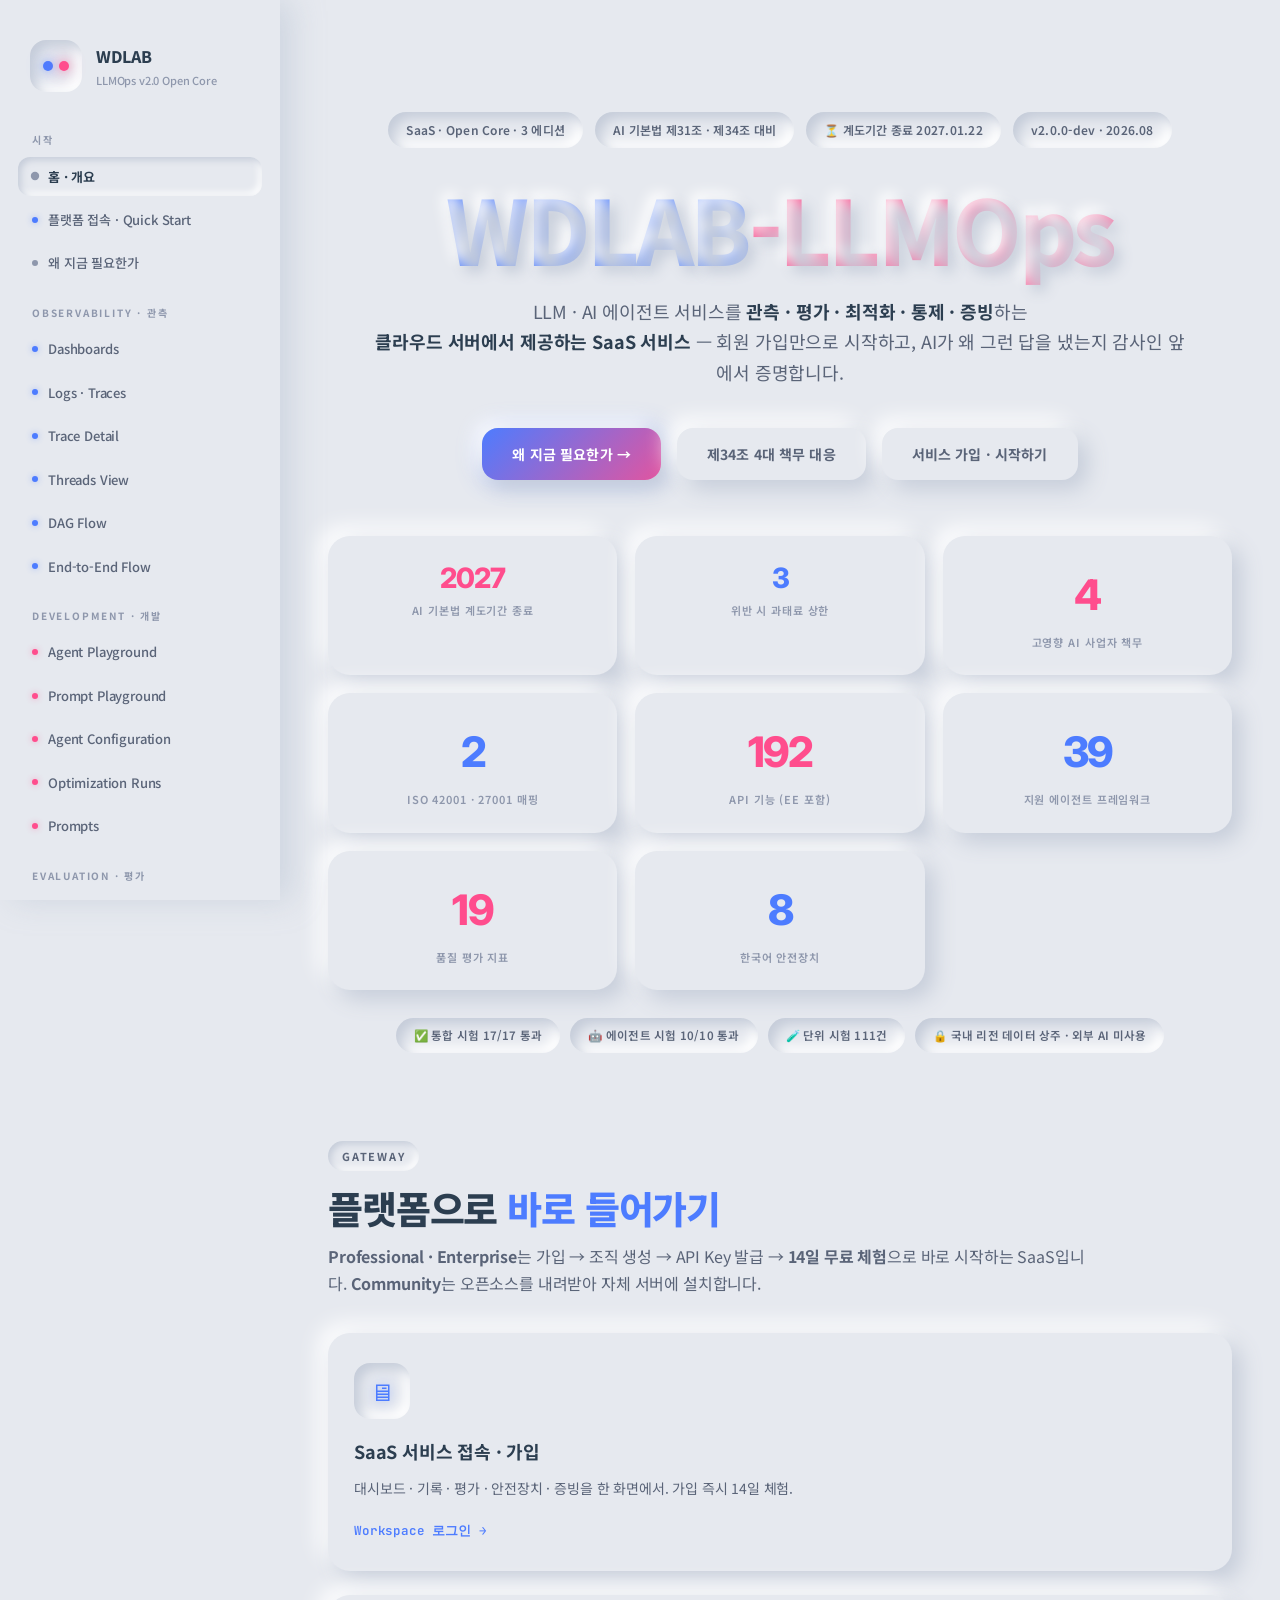
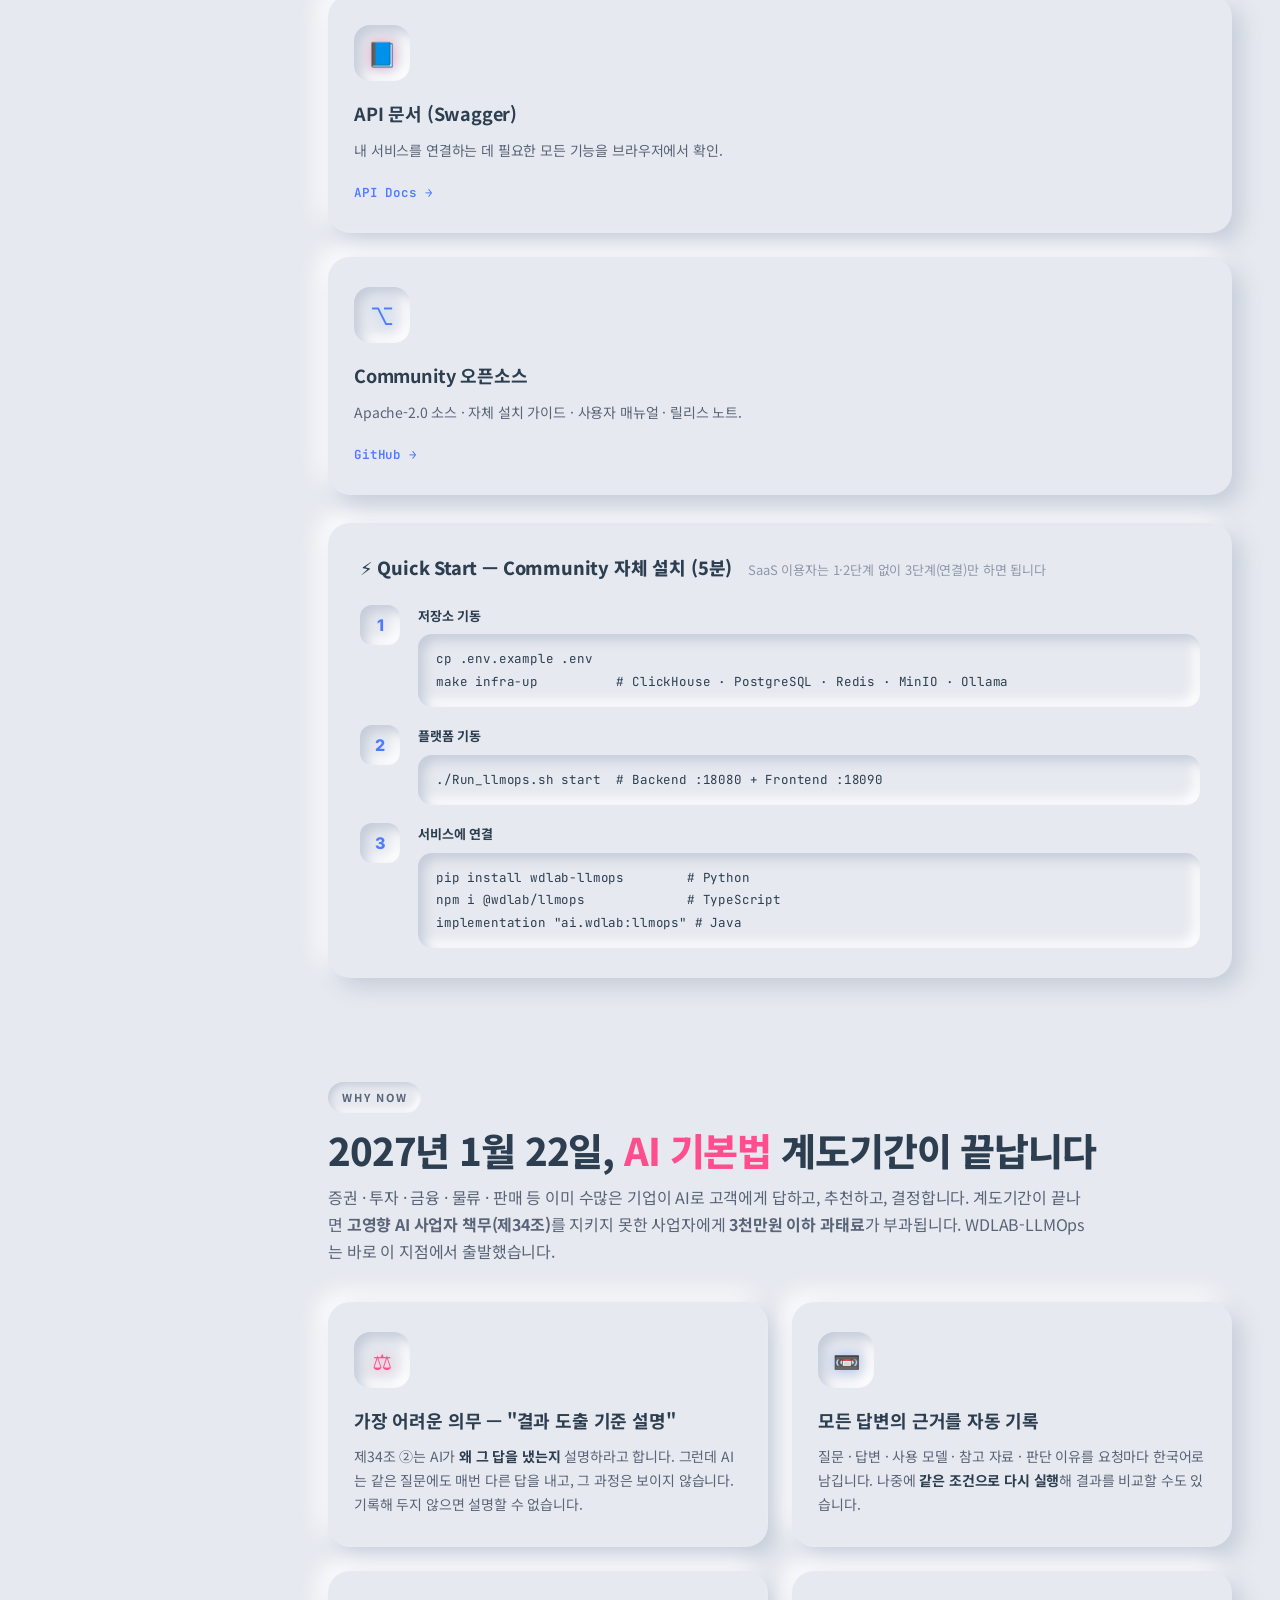
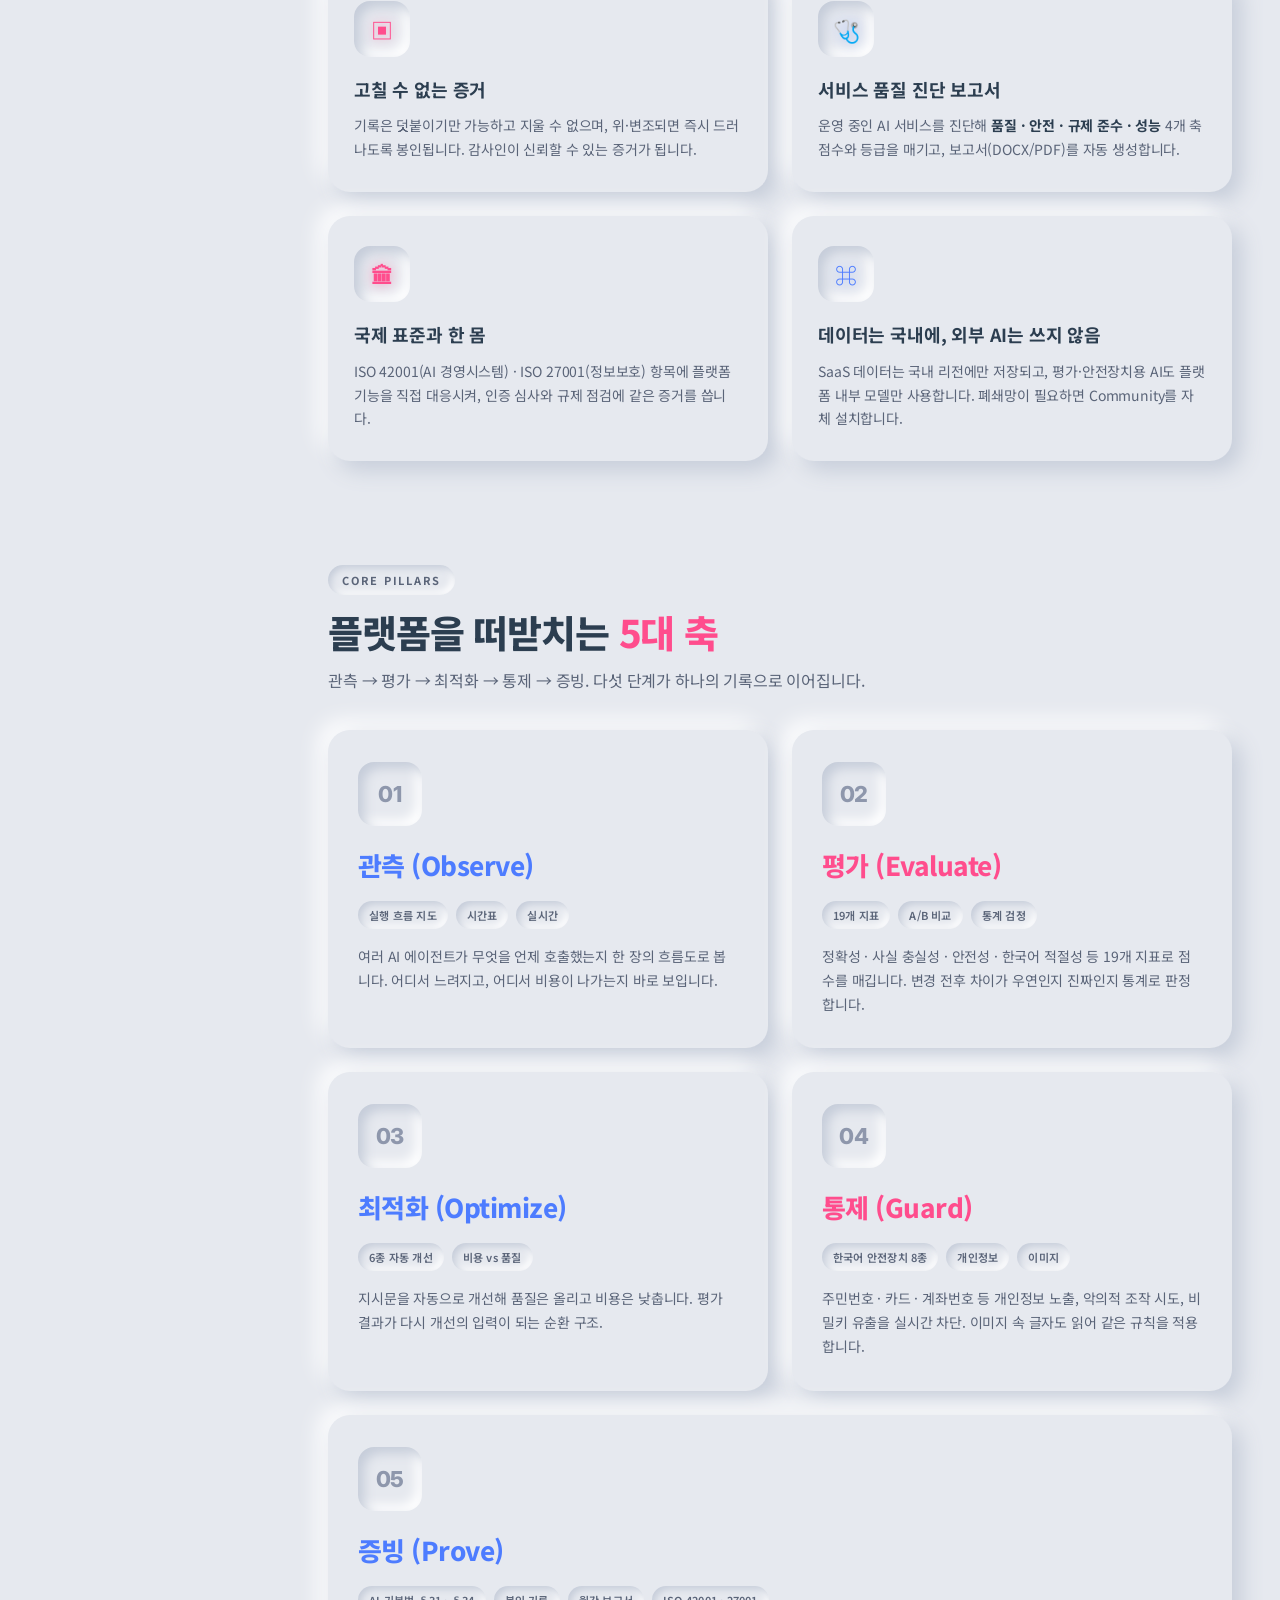
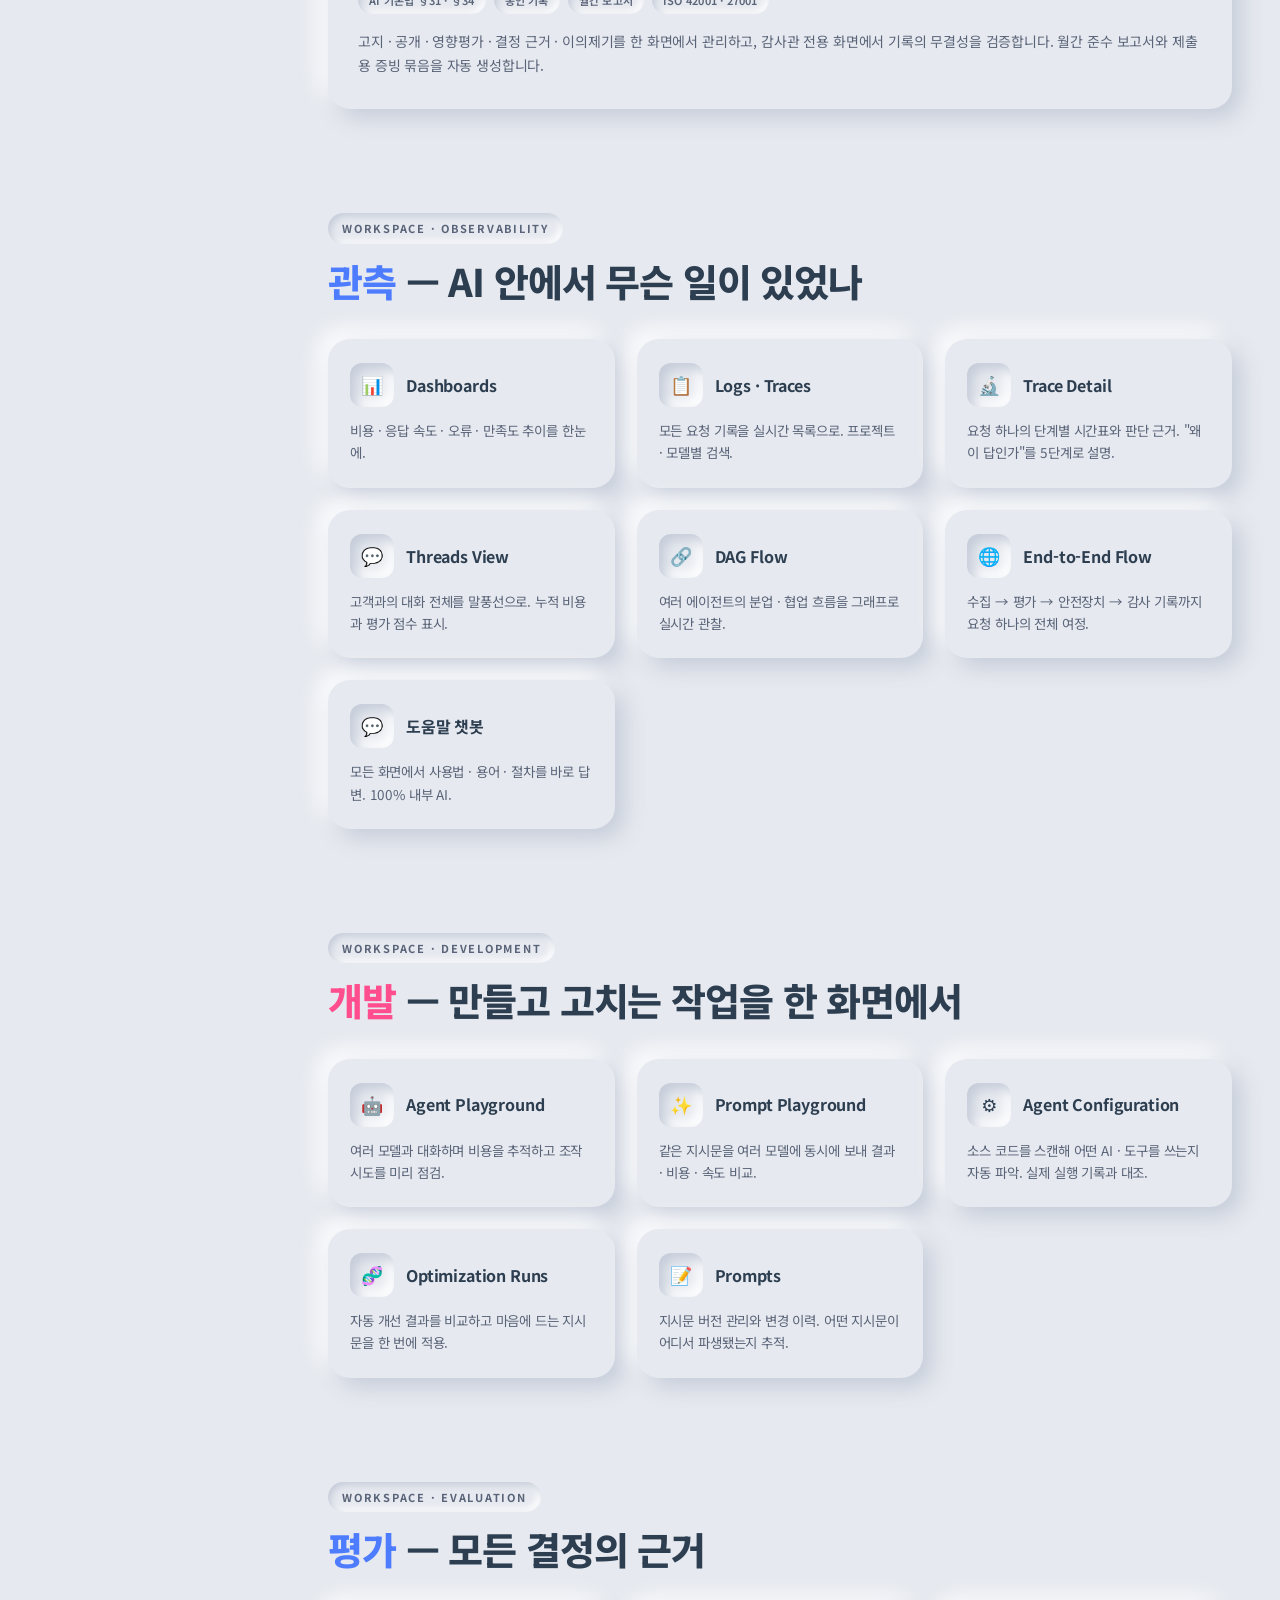
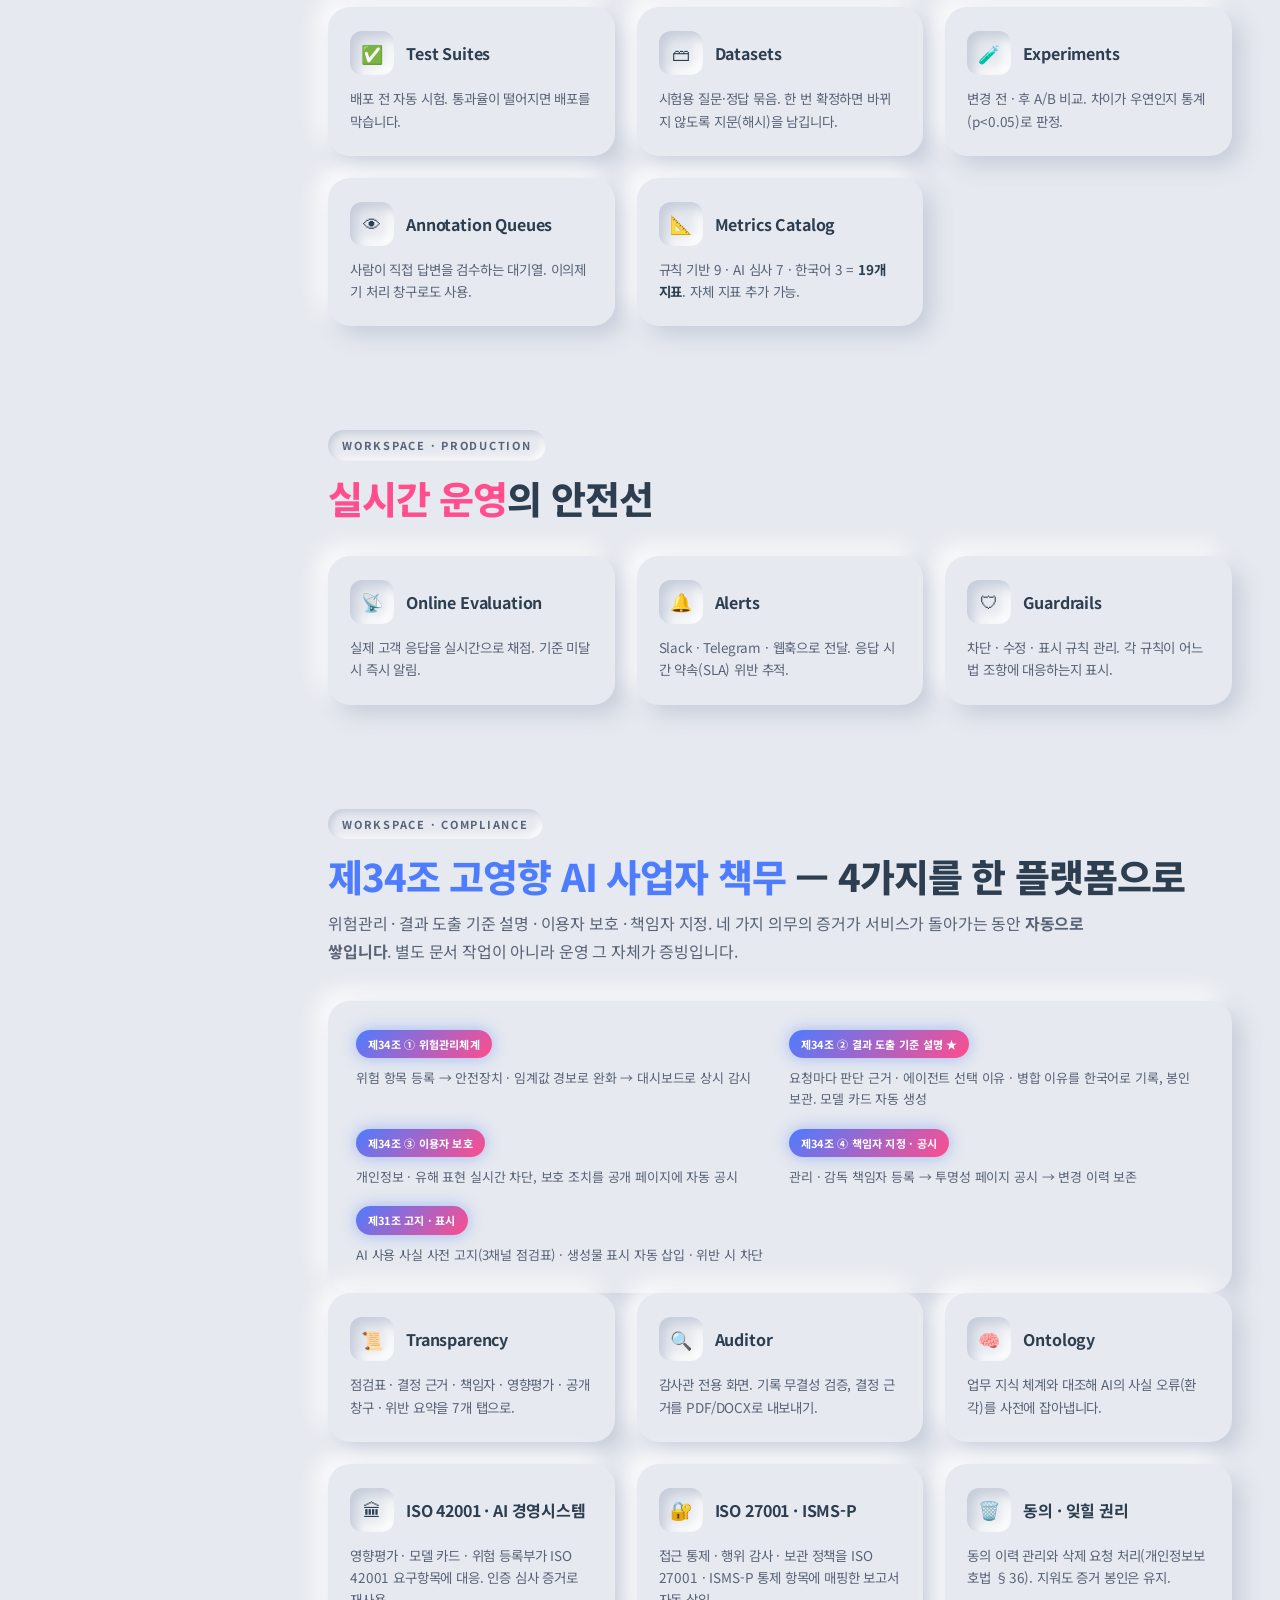
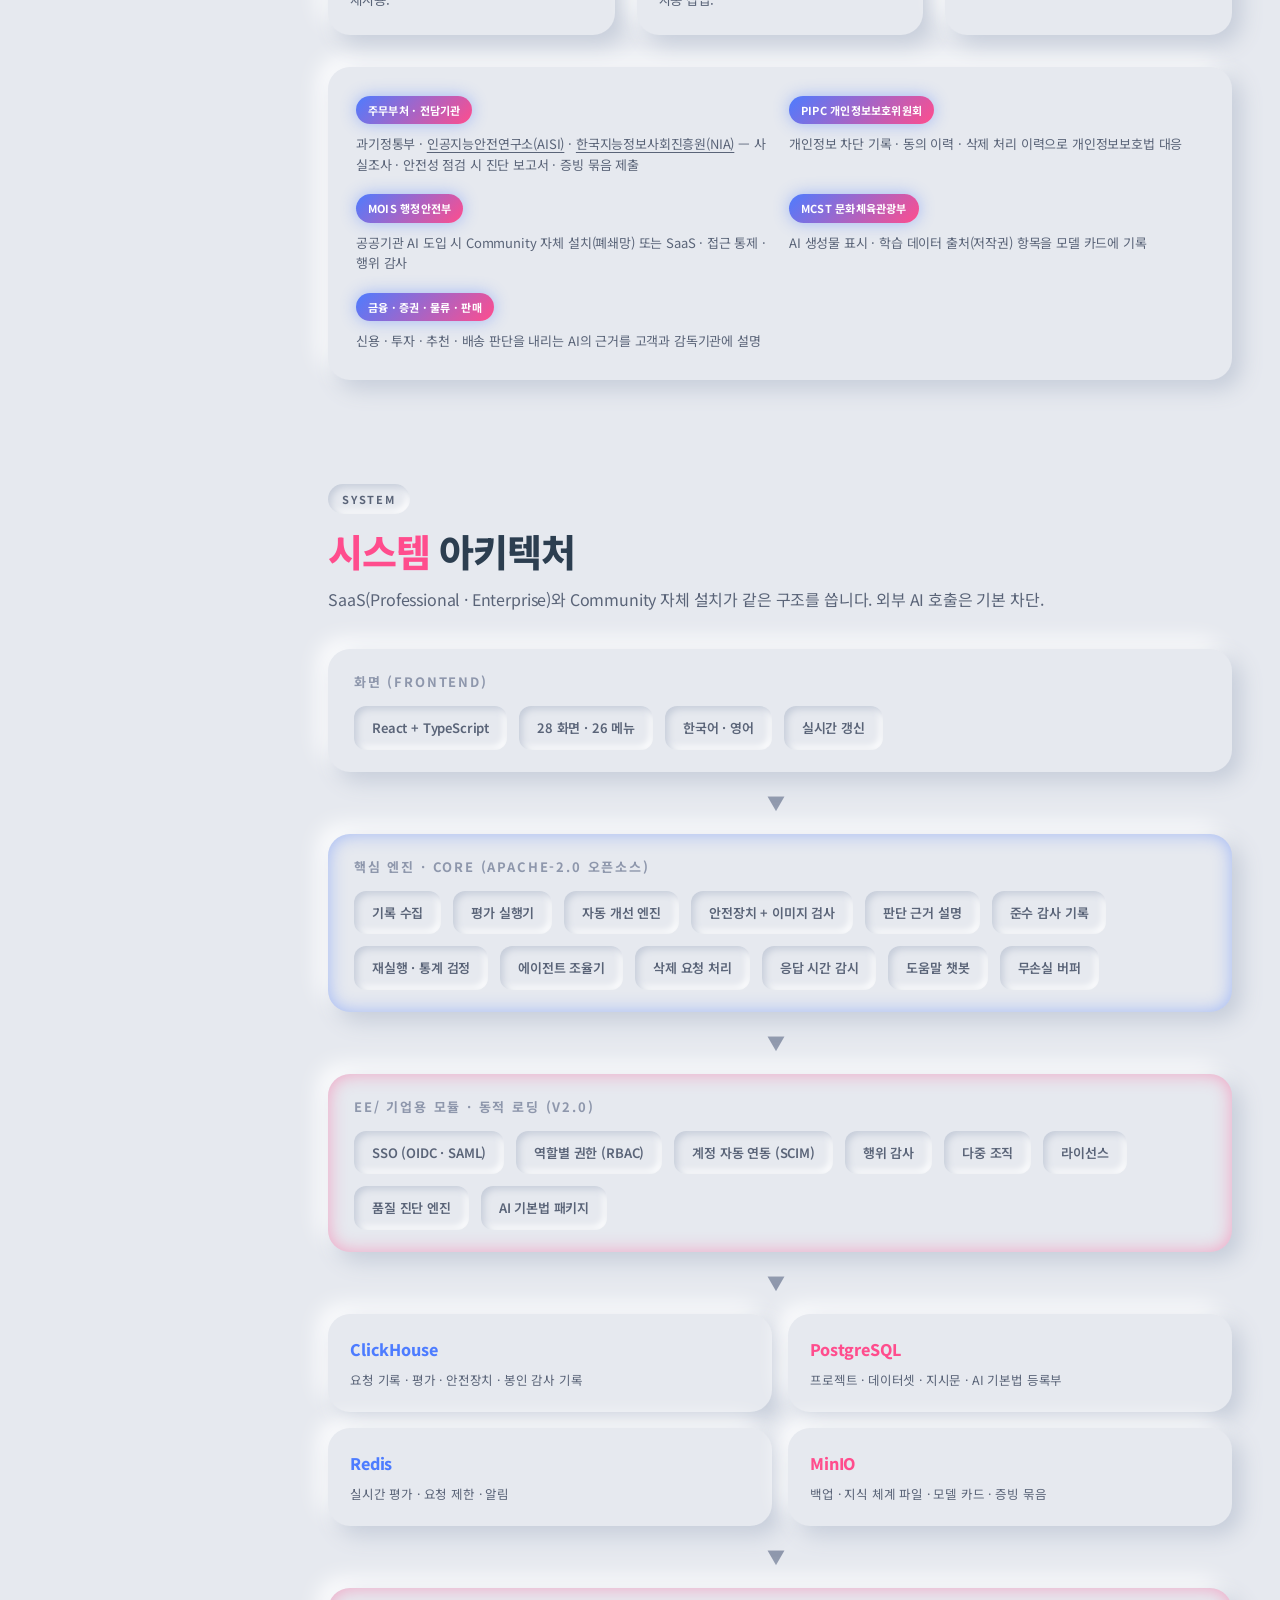
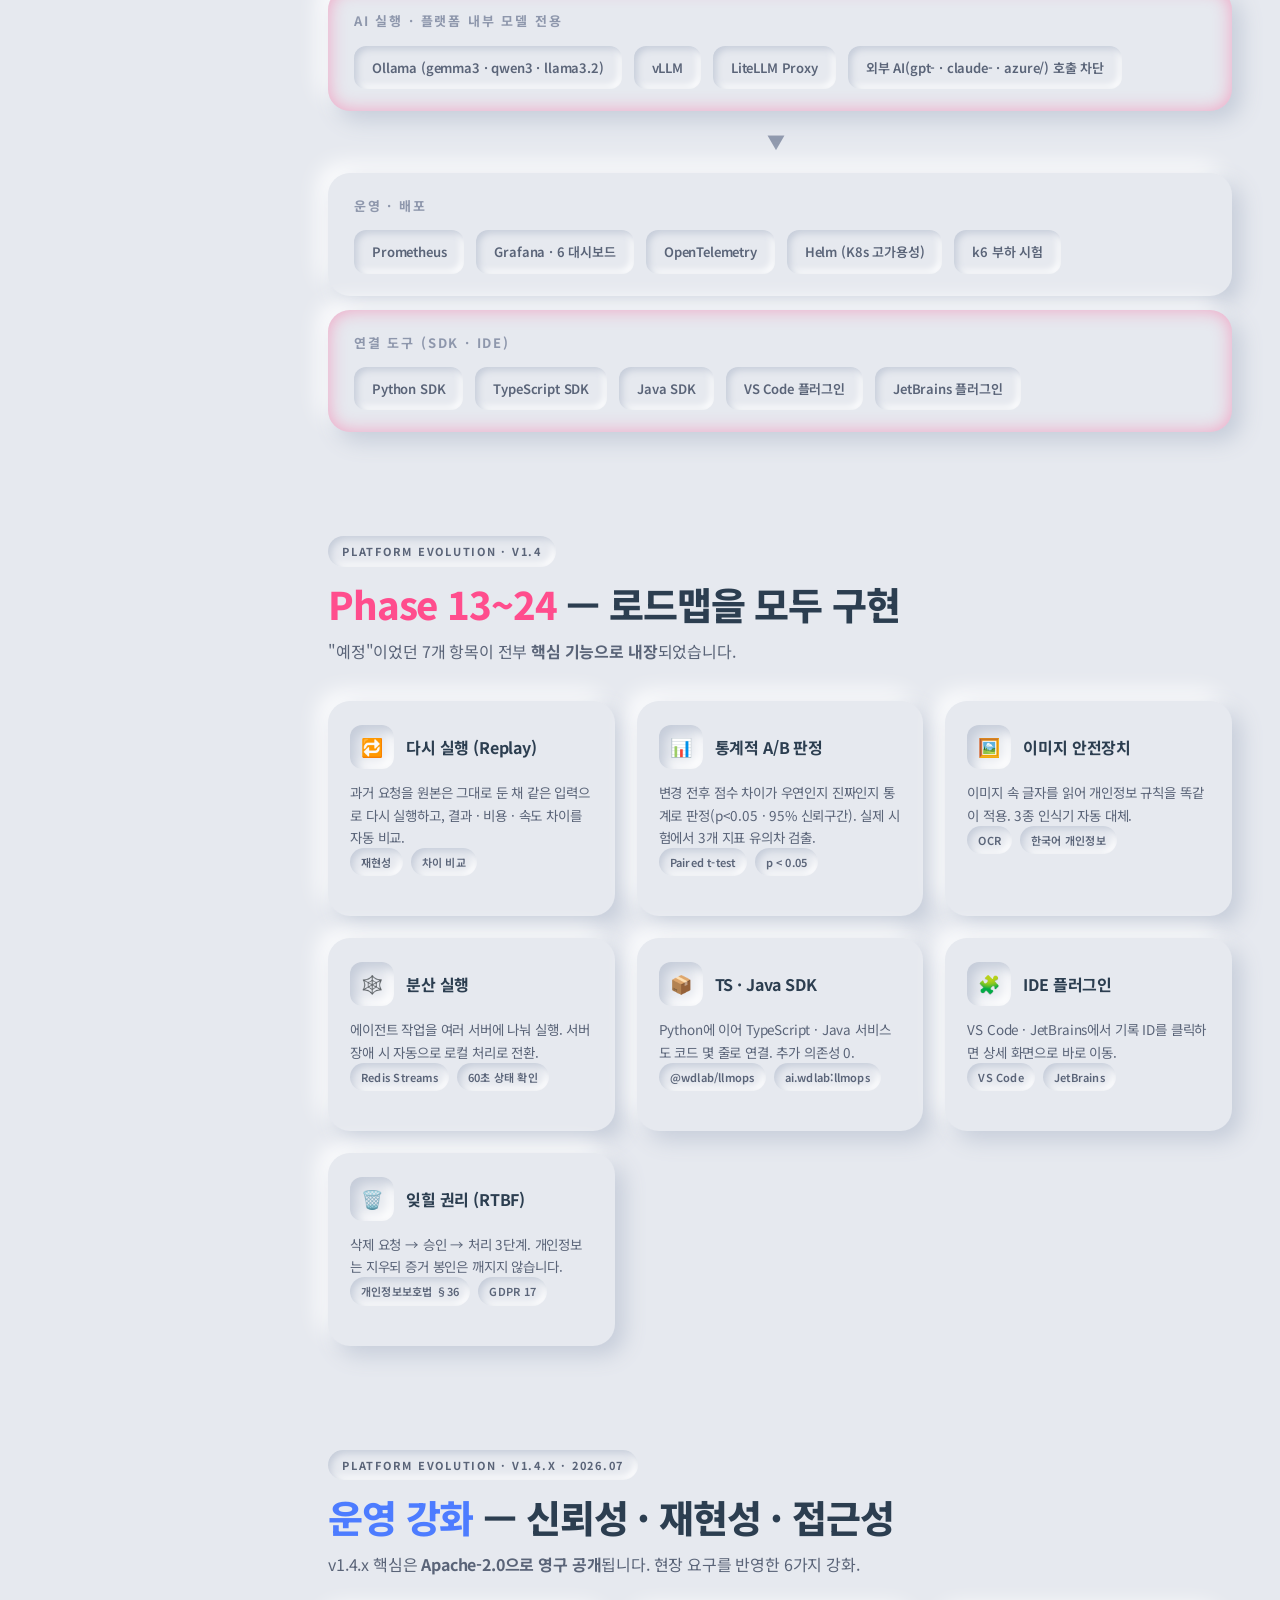
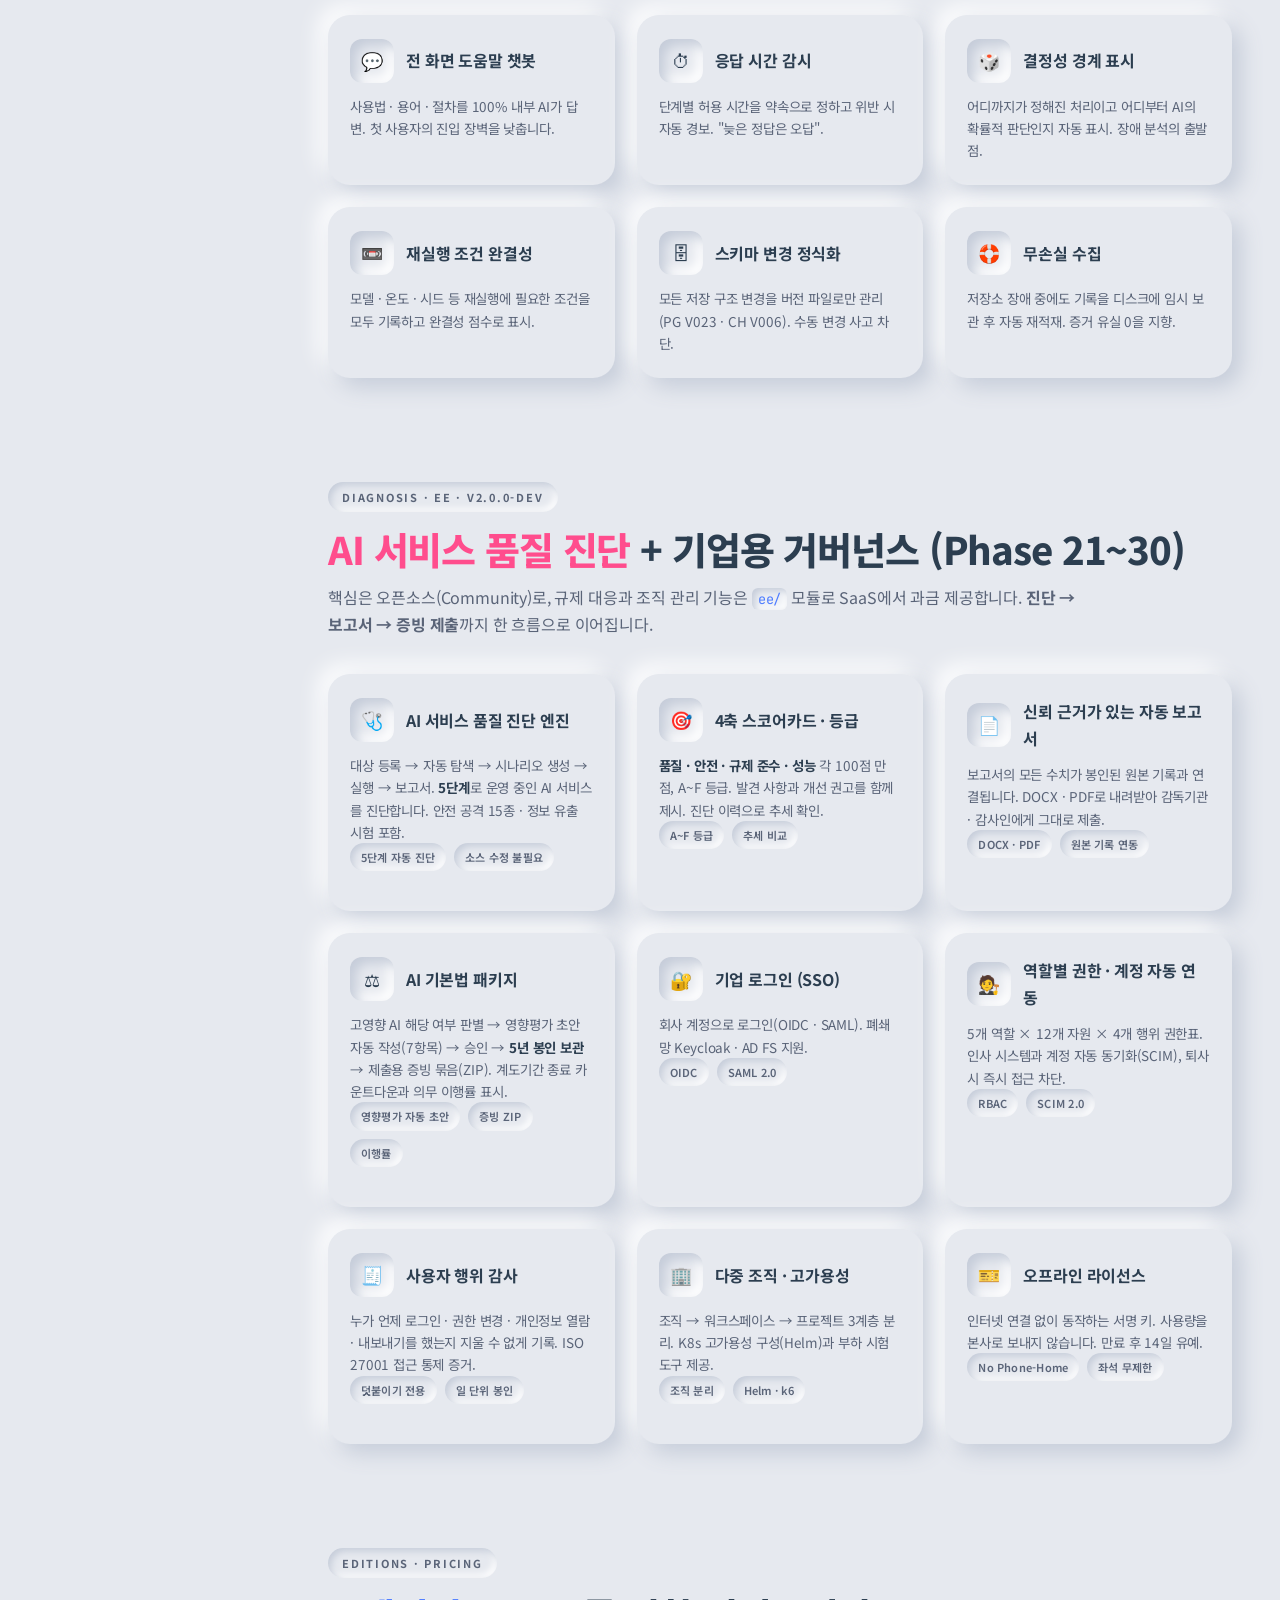
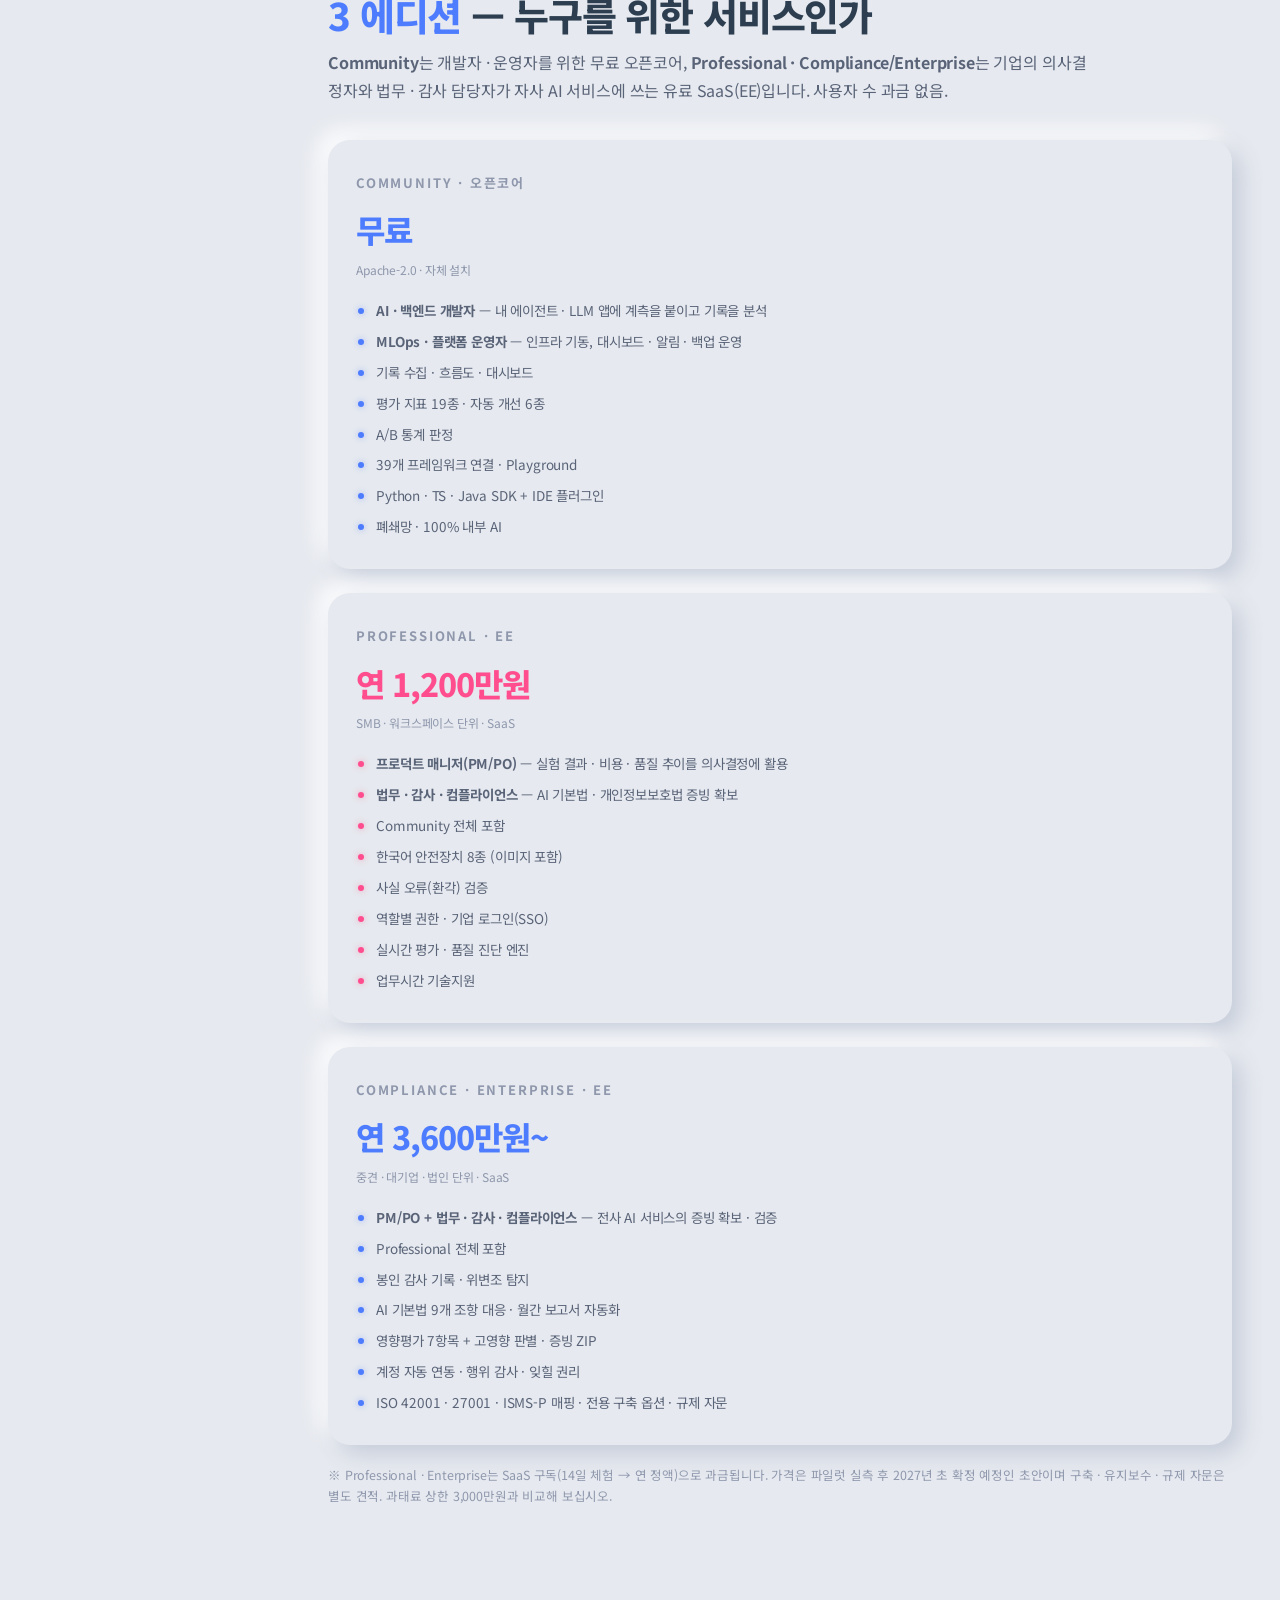
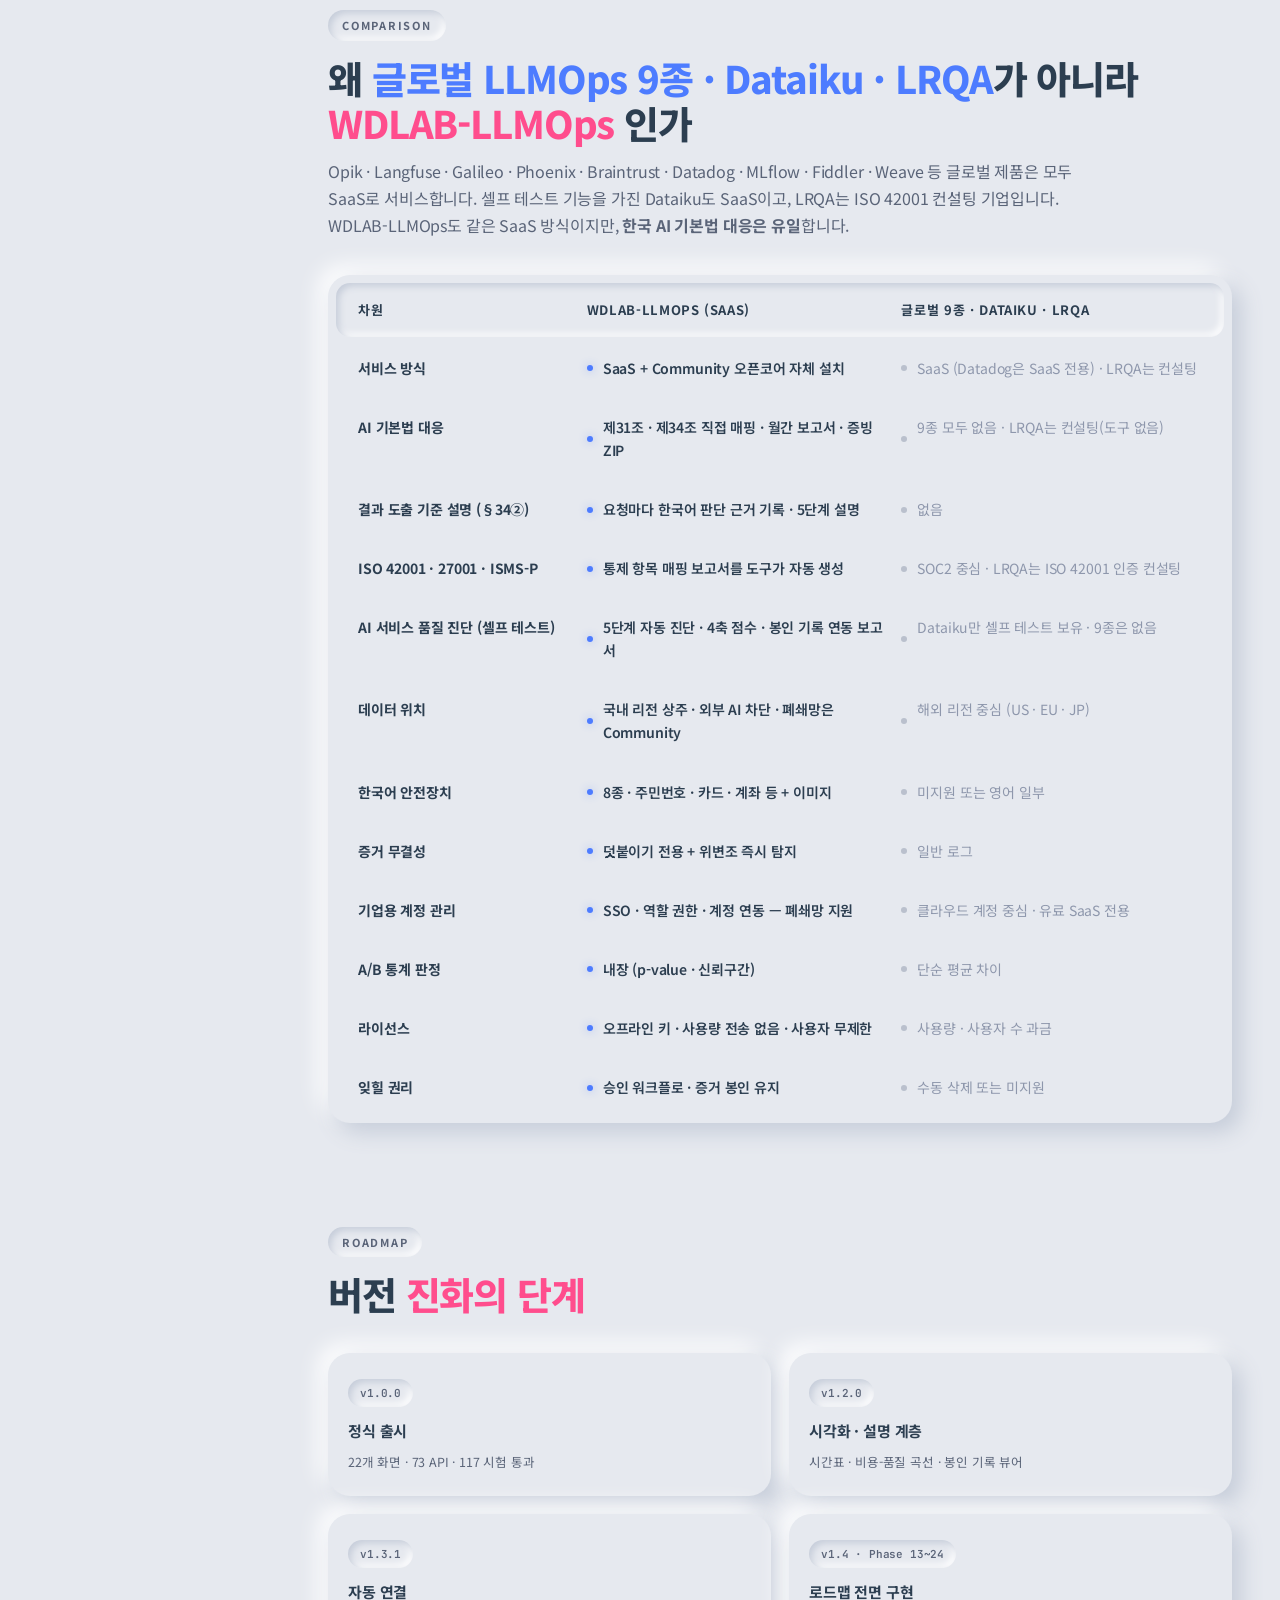
==== commit 75f25292: "fix: v2.0 Open Core = SaaS 서비스로 포지셔닝 정정 — 3 에디션(Community 오픈코어 / Professional·Enterprise EE 과금) 대상 사" ====
--- a/index.html
+++ b/index.html
@@ -3,8 +3,8 @@
 <head>
 <meta charset="UTF-8" />
 <meta name="viewport" content="width=device-width, initial-scale=1.0" />
-<title>WDLAB-LLMOps · AI 기본법 대비 운영 플랫폼</title>
-<meta name="description" content="WDLAB-LLMOps는 LLM·AI 에이전트 서비스를 관측·평가·최적화·통제·증빙하는 자체 호스팅 운영 플랫폼입니다. 2027년 1월 22일 AI 기본법 계도기간 종료에 대비해 고영향 AI 사업자 책무(제34조), ISO 42001·27001 거버넌스, AI 서비스 품질 진단 보고서를 자동으로 준비합니다." />
+<title>WDLAB-LLMOps · AI 기본법 대비 SaaS 운영 플랫폼</title>
+<meta name="description" content="WDLAB-LLMOps v2.0 Open Core는 LLM·AI 에이전트 서비스를 관측·평가·최적화·통제·증빙하는 클라우드 SaaS 서비스입니다. Community(무료·자체 설치) / Professional(EE·SMB) / Compliance·Enterprise(EE·중견·대기업) 3개 에디션. 2027년 1월 22일 AI 기본법 계도기간 종료에 대비해 고영향 AI 사업자 책무(제34조), ISO 42001·27001 거버넌스, AI 서비스 품질 진단 보고서를 자동으로 준비합니다." />
 <link rel="preconnect" href="https://fonts.googleapis.com" />
 <link rel="preconnect" href="https://fonts.gstatic.com" crossorigin />
 <link href="https://fonts.googleapis.com/css2?family=Inter:wght@400;500;600;700;800&family=JetBrains+Mono:wght@400;500;600&family=Noto+Sans+KR:wght@300;400;500;600;700;800;900&display=swap" rel="stylesheet" />
@@ -104,7 +104,7 @@
     </nav>
 
     <div class="sidebar-footer neu-pressed">
-      <div class="status-led"><span class="pulse"></span> 100% Local · On-Prem</div>
+      <div class="status-led"><span class="pulse"></span> SaaS · Open Core · 3 Editions</div>
     </div>
   </aside>
 
@@ -114,7 +114,7 @@
     <!-- ===== HERO ===== -->
     <section id="hero" class="section section-hero">
       <div class="hero-meta">
-        <span class="chip neu-pressed">Self-Hosted · Open Core</span>
+        <span class="chip neu-pressed">SaaS · Open Core · 3 에디션</span>
         <span class="chip neu-pressed">AI 기본법 제31조 · 제34조 대비</span>
         <span class="chip neu-pressed">⏳ 계도기간 종료 2027.01.22</span>
         <span class="chip neu-pressed">v2.0.0-dev · 2026.08</span>
@@ -125,7 +125,7 @@
       </h1>
       <p class="hero-tagline">
         LLM · AI 에이전트 서비스를 <b>관측 · 평가 · 최적화 · 통제 · 증빙</b>하는<br/>
-        <b>자체 호스팅 종합 운영 플랫폼</b> — AI가 왜 그런 답을 냈는지, 감사인 앞에서 증명합니다.
+        <b>클라우드 서버에서 제공하는 SaaS 서비스</b> — 회원 가입만으로 시작하고, AI가 왜 그런 답을 냈는지 감사인 앞에서 증명합니다.
       </p>
 
       <div class="hero-cta">
@@ -136,7 +136,7 @@
           <span>제34조 4대 책무 대응</span>
         </button>
         <button class="btn-neu" onclick="document.getElementById('gateway').scrollIntoView({behavior:'smooth'})">
-          <span>플랫폼 시작하기</span>
+          <span>서비스 가입 · 시작하기</span>
         </button>
       </div>
 
@@ -179,7 +179,7 @@
         <span class="chip neu-pressed">✅ 통합 시험 17/17 통과</span>
         <span class="chip neu-pressed">🤖 에이전트 시험 10/10 통과</span>
         <span class="chip neu-pressed">🧪 단위 시험 111건</span>
-        <span class="chip neu-pressed">🔒 외부 전송 0건 · 100% 로컬 실행</span>
+        <span class="chip neu-pressed">🔒 국내 리전 데이터 상주 · 외부 AI 미사용</span>
       </div>
     </section>
 
@@ -189,35 +189,36 @@
         <span class="section-tag">Gateway</span>
         <h2>플랫폼으로 <span class="text-blue">바로 들어가기</span></h2>
         <p class="section-lead">
-          외부 클라우드 계정 없이, 회사 내부 서버에서 5분 안에 시작합니다.
+          <b>Professional · Enterprise</b>는 가입 → 조직 생성 → API Key 발급 → <b>14일 무료 체험</b>으로 바로 시작하는 SaaS입니다.
+          <b>Community</b>는 오픈소스를 내려받아 자체 서버에 설치합니다.
         </p>
       </div>
 
       <div class="gateway-grid">
         <a class="gw-card neu-raised card-hover" href="http://localhost:18090/" target="_blank" rel="noopener">
           <div class="gw-icon neu-pressed"><span class="ico-blue">🖥</span></div>
-          <h3>Workspace UI 접속</h3>
-          <p>대시보드 · 기록 · 평가 · 안전장치 · 증빙을 한 화면에서.</p>
-          <span class="gw-link">localhost:18090 →</span>
+          <h3>SaaS 서비스 접속 · 가입</h3>
+          <p>대시보드 · 기록 · 평가 · 안전장치 · 증빙을 한 화면에서. 가입 즉시 14일 체험.</p>
+          <span class="gw-link">Workspace 로그인 →</span>
         </a>
         <a class="gw-card neu-raised card-hover" href="http://localhost:18080/docs" target="_blank" rel="noopener">
           <div class="gw-icon neu-pressed"><span class="ico-pink">📘</span></div>
           <h3>API 문서 (Swagger)</h3>
-          <p>모든 기능을 브라우저에서 바로 호출·확인.</p>
-          <span class="gw-link">localhost:18080/docs →</span>
+          <p>내 서비스를 연결하는 데 필요한 모든 기능을 브라우저에서 확인.</p>
+          <span class="gw-link">API Docs →</span>
         </a>
         <a class="gw-card neu-raised card-hover" href="https://github.com/wdlab1958" target="_blank" rel="noopener">
           <div class="gw-icon neu-pressed"><span class="ico-blue">⌥</span></div>
-          <h3>소스 · 매뉴얼</h3>
-          <p>설치 가이드 · 사용자 매뉴얼 · 릴리스 노트.</p>
+          <h3>Community 오픈소스</h3>
+          <p>Apache-2.0 소스 · 자체 설치 가이드 · 사용자 매뉴얼 · 릴리스 노트.</p>
           <span class="gw-link">GitHub →</span>
         </a>
       </div>
 
       <div class="quickstart neu-raised">
         <div class="qs-head">
-          <span class="qs-title">⚡ Quick Start — 5분 설치</span>
-          <span class="qs-sub">Docker Compose 기반 · 외부 SaaS 계정 불필요</span>
+          <span class="qs-title">⚡ Quick Start — Community 자체 설치 (5분)</span>
+          <span class="qs-sub">SaaS 이용자는 1·2단계 없이 3단계(연결)만 하면 됩니다</span>
         </div>
         <div class="qs-steps">
           <div class="qs-step">
@@ -288,8 +289,8 @@
         </div>
         <div class="card neu-raised card-hover">
           <div class="card-icon neu-pressed"><span class="ico-blue">⌘</span></div>
-          <h3>데이터는 회사 밖으로 나가지 않음</h3>
-          <p>모든 기록과 AI 실행이 회사 서버 안에서 끝납니다. 고객 정보 · 영업비밀이 해외 서버로 가는 일이 없습니다.</p>
+          <h3>데이터는 국내에, 외부 AI는 쓰지 않음</h3>
+          <p>SaaS 데이터는 국내 리전에만 저장되고, 평가·안전장치용 AI도 플랫폼 내부 모델만 사용합니다. 폐쇄망이 필요하면 Community를 자체 설치합니다.</p>
         </div>
       </div>
     </section>
@@ -545,7 +546,7 @@
           </div>
           <div class="law-cell">
             <div class="law-tag">MOIS 행정안전부</div>
-            <div class="law-desc">공공기관 AI 도입 시 폐쇄망 자체 호스팅 · 접근 통제 · 행위 감사</div>
+            <div class="law-desc">공공기관 AI 도입 시 Community 자체 설치(폐쇄망) 또는 SaaS · 접근 통제 · 행위 감사</div>
           </div>
           <div class="law-cell">
             <div class="law-tag">MCST 문화체육관광부</div>
@@ -564,7 +565,7 @@
       <div class="section-head">
         <span class="section-tag">System</span>
         <h2><span class="text-pink">시스템</span> 아키텍처</h2>
-        <p class="section-lead">모든 구성요소가 회사 서버 안의 컨테이너로 동작합니다. 외부 AI 호출은 기본 차단.</p>
+        <p class="section-lead">SaaS(Professional · Enterprise)와 Community 자체 설치가 같은 구조를 씁니다. 외부 AI 호출은 기본 차단.</p>
       </div>
 
       <div class="arch">
@@ -638,7 +639,7 @@
         <div class="arch-arrow">▼</div>
 
         <div class="arch-layer neu-raised arch-accent-pink">
-          <div class="arch-layer-title">AI 실행 · 회사 내부 전용</div>
+          <div class="arch-layer-title">AI 실행 · 플랫폼 내부 모델 전용</div>
           <div class="arch-blocks">
             <div class="arch-block">Ollama (gemma3 · qwen3 · llama3.2)</div>
             <div class="arch-block">vLLM</div>
@@ -772,7 +773,7 @@
         <span class="section-tag">Diagnosis · EE · v2.0.0-dev</span>
         <h2><span class="text-pink">AI 서비스 품질 진단</span> + 기업용 거버넌스 (Phase 21~30)</h2>
         <p class="section-lead">
-          핵심은 오픈소스로, 규제 대응과 조직 관리 기능은 <code>ee/</code> 모듈로 제공합니다.
+          핵심은 오픈소스(Community)로, 규제 대응과 조직 관리 기능은 <code>ee/</code> 모듈로 SaaS에서 과금 제공합니다.
           <b>진단 → 보고서 → 증빙 제출</b>까지 한 흐름으로 이어집니다.
         </p>
       </div>
@@ -830,18 +831,21 @@
     <section id="pricing" class="section">
       <div class="section-head">
         <span class="section-tag">Editions · Pricing</span>
-        <h2><span class="text-blue">에디션</span> · 요금제</h2>
+        <h2><span class="text-blue">3 에디션</span> — 누구를 위한 서비스인가</h2>
         <p class="section-lead">
-          <b>사용자 수 과금 없음</b>. 폐쇄망 · 내부 AI 실행은 무료로 유지합니다. v1.4.x 핵심은 Apache-2.0 영구 공개.
+          <b>Community</b>는 개발자 · 운영자를 위한 무료 오픈코어, <b>Professional · Compliance/Enterprise</b>는
+          기업의 의사결정자와 법무 · 감사 담당자가 자사 AI 서비스에 쓰는 유료 SaaS(EE)입니다. 사용자 수 과금 없음.
         </p>
       </div>
 
       <div class="pricing-grid">
         <div class="price-card neu-raised">
-          <div class="price-tier">Community</div>
+          <div class="price-tier">Community · 오픈코어</div>
           <div class="price-value text-blue">무료</div>
-          <div class="price-license">Apache-2.0</div>
+          <div class="price-license">Apache-2.0 · 자체 설치</div>
           <ul class="price-feats">
+            <li><b>AI · 백엔드 개발자</b> — 내 에이전트 · LLM 앱에 계측을 붙이고 기록을 분석</li>
+            <li><b>MLOps · 플랫폼 운영자</b> — 인프라 기동, 대시보드 · 알림 · 백업 운영</li>
             <li>기록 수집 · 흐름도 · 대시보드</li>
             <li>평가 지표 19종 · 자동 개선 6종</li>
             <li>A/B 통계 판정</li>
@@ -851,10 +855,12 @@
           </ul>
         </div>
         <div class="price-card neu-raised price-featured">
-          <div class="price-tier">Professional</div>
+          <div class="price-tier">Professional · EE</div>
           <div class="price-value text-pink">연 1,200만원</div>
-          <div class="price-license">워크스페이스 단위 · WDLAB Commercial</div>
+          <div class="price-license">SMB · 워크스페이스 단위 · SaaS</div>
           <ul class="price-feats">
+            <li><b>프로덕트 매니저(PM/PO)</b> — 실험 결과 · 비용 · 품질 추이를 의사결정에 활용</li>
+            <li><b>법무 · 감사 · 컴플라이언스</b> — AI 기본법 · 개인정보보호법 증빙 확보</li>
             <li>Community 전체 포함</li>
             <li>한국어 안전장치 8종 (이미지 포함)</li>
             <li>사실 오류(환각) 검증</li>
@@ -864,39 +870,49 @@
           </ul>
         </div>
         <div class="price-card neu-raised">
-          <div class="price-tier">Compliance · Enterprise</div>
+          <div class="price-tier">Compliance · Enterprise · EE</div>
           <div class="price-value text-blue">연 3,600만원~</div>
-          <div class="price-license">법인 단위 · WDLAB Commercial</div>
+          <div class="price-license">중견 · 대기업 · 법인 단위 · SaaS</div>
           <ul class="price-feats">
+            <li><b>PM/PO + 법무 · 감사 · 컴플라이언스</b> — 전사 AI 서비스의 증빙 확보 · 검증</li>
             <li>Professional 전체 포함</li>
             <li>봉인 감사 기록 · 위변조 탐지</li>
             <li>AI 기본법 9개 조항 대응 · 월간 보고서 자동화</li>
             <li>영향평가 7항목 + 고영향 판별 · 증빙 ZIP</li>
             <li>계정 자동 연동 · 행위 감사 · 잊힐 권리</li>
-            <li>ISO 42001 · 27001 · ISMS-P 매핑 · 폐쇄망 구축 · 규제 자문</li>
+            <li>ISO 42001 · 27001 · ISMS-P 매핑 · 전용 구축 옵션 · 규제 자문</li>
           </ul>
         </div>
       </div>
-      <p class="pricing-note">※ 가격은 파일럿 실측 후 2027년 초 확정 예정인 초안입니다. 구축 · 유지보수 · 규제 자문은 별도 견적. 과태료 상한 3,000만원과 비교해 보십시오.</p>
+      <p class="pricing-note">※ Professional · Enterprise는 SaaS 구독(14일 체험 → 연 정액)으로 과금됩니다. 가격은 파일럿 실측 후 2027년 초 확정 예정인 초안이며 구축 · 유지보수 · 규제 자문은 별도 견적. 과태료 상한 3,000만원과 비교해 보십시오.</p>
     </section>
 
     <!-- ===== DIFFERENTIATORS ===== -->
     <section id="diff" class="section">
       <div class="section-head">
         <span class="section-tag">Comparison</span>
-        <h2>왜 <span class="text-blue">해외 도구</span>가 아니라 <span class="text-pink">WDLAB-LLMOps</span> 인가</h2>
+        <h2>왜 <span class="text-blue">글로벌 LLMOps 9종 · Dataiku · LRQA</span>가 아니라 <span class="text-pink">WDLAB-LLMOps</span> 인가</h2>
+        <p class="section-lead">
+          Opik · Langfuse · Galileo · Phoenix · Braintrust · Datadog · MLflow · Fiddler · Weave 등 글로벌 제품은 모두 SaaS로 서비스합니다.
+          셀프 테스트 기능을 가진 Dataiku도 SaaS이고, LRQA는 ISO 42001 컨설팅 기업입니다. WDLAB-LLMOps도 같은 SaaS 방식이지만, <b>한국 AI 기본법 대응은 유일</b>합니다.
+        </p>
       </div>
 
       <div class="compare neu-raised">
         <div class="compare-row compare-head">
           <div>차원</div>
-          <div>WDLAB-LLMOps</div>
-          <div>Opik / Langfuse 등</div>
+          <div>WDLAB-LLMOps (SaaS)</div>
+          <div>글로벌 9종 · Dataiku · LRQA</div>
+        </div>
+        <div class="compare-row">
+          <div>서비스 방식</div>
+          <div class="hi">SaaS + Community 오픈코어 자체 설치</div>
+          <div class="lo">SaaS (Datadog은 SaaS 전용) · LRQA는 컨설팅</div>
         </div>
         <div class="compare-row">
           <div>AI 기본법 대응</div>
           <div class="hi">제31조 · 제34조 직접 매핑 · 월간 보고서 · 증빙 ZIP</div>
-          <div class="lo">없음</div>
+          <div class="lo">9종 모두 없음 · LRQA는 컨설팅(도구 없음)</div>
         </div>
         <div class="compare-row">
           <div>결과 도출 기준 설명 (§34②)</div>
@@ -905,18 +921,18 @@
         </div>
         <div class="compare-row">
           <div>ISO 42001 · 27001 · ISMS-P</div>
-          <div class="hi">통제 항목 매핑 보고서 자동 생성</div>
-          <div class="lo">없음 (SOC2 중심)</div>
-        </div>
-        <div class="compare-row">
-          <div>AI 서비스 품질 진단</div>
-          <div class="hi">5단계 진단 · 4축 점수 · 보고서</div>
-          <div class="lo">없음</div>
+          <div class="hi">통제 항목 매핑 보고서를 도구가 자동 생성</div>
+          <div class="lo">SOC2 중심 · LRQA는 ISO 42001 인증 컨설팅</div>
+        </div>
+        <div class="compare-row">
+          <div>AI 서비스 품질 진단 (셀프 테스트)</div>
+          <div class="hi">5단계 자동 진단 · 4축 점수 · 봉인 기록 연동 보고서</div>
+          <div class="lo">Dataiku만 셀프 테스트 보유 · 9종은 없음</div>
         </div>
         <div class="compare-row">
           <div>데이터 위치</div>
-          <div class="hi">100% 회사 내부 · 외부 AI 차단 기본값</div>
-          <div class="lo">클라우드 SaaS 또는 혼합</div>
+          <div class="hi">국내 리전 상주 · 외부 AI 차단 · 폐쇄망은 Community</div>
+          <div class="lo">해외 리전 중심 (US · EU · JP)</div>
         </div>
         <div class="compare-row">
           <div>한국어 안전장치</div>
@@ -1041,7 +1057,7 @@
           </div>
           <div>
             <div class="brand-title">WDLAB-LLMOps</div>
-            <div class="brand-subtitle">관측 · 평가 · 최적화 · 통제 · 증빙</div>
+            <div class="brand-subtitle">SaaS · Open Core · 관측 · 평가 · 최적화 · 통제 · 증빙</div>
           </div>
         </div>
         <div class="footer-meta">
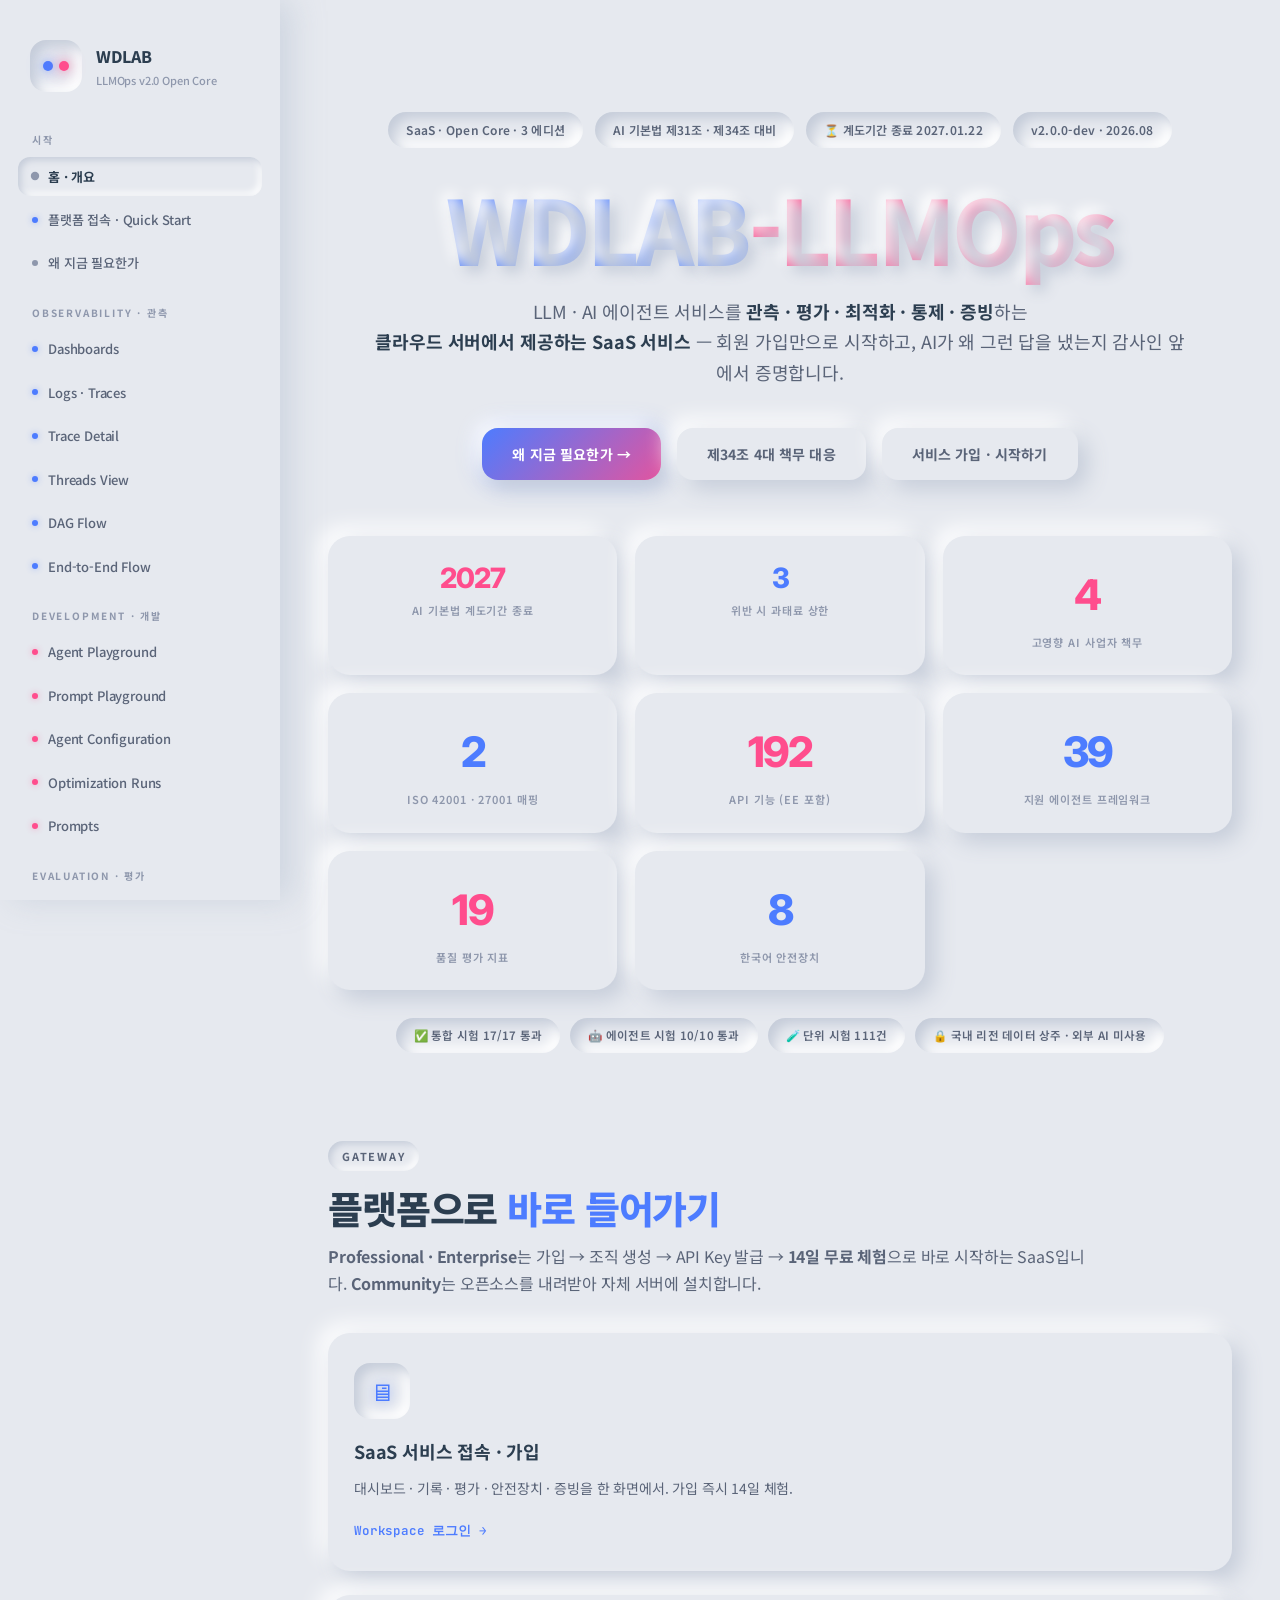
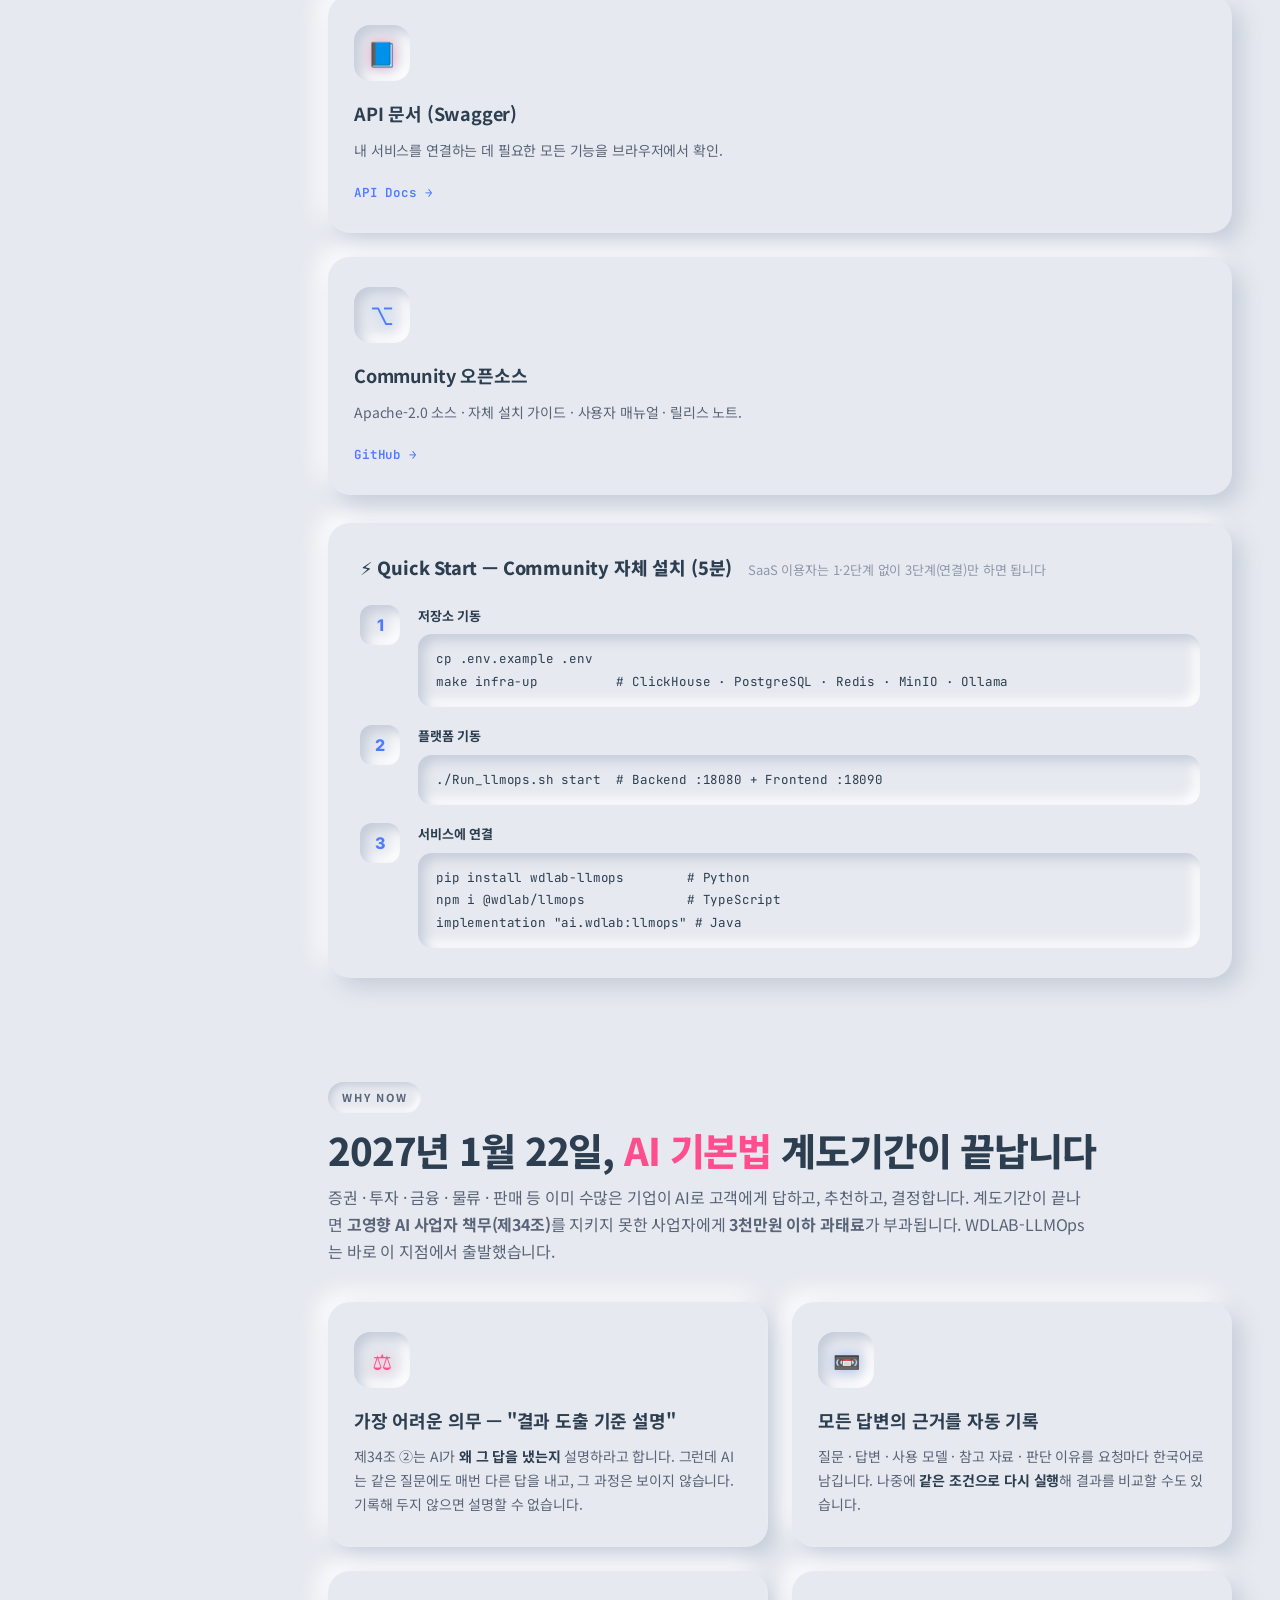
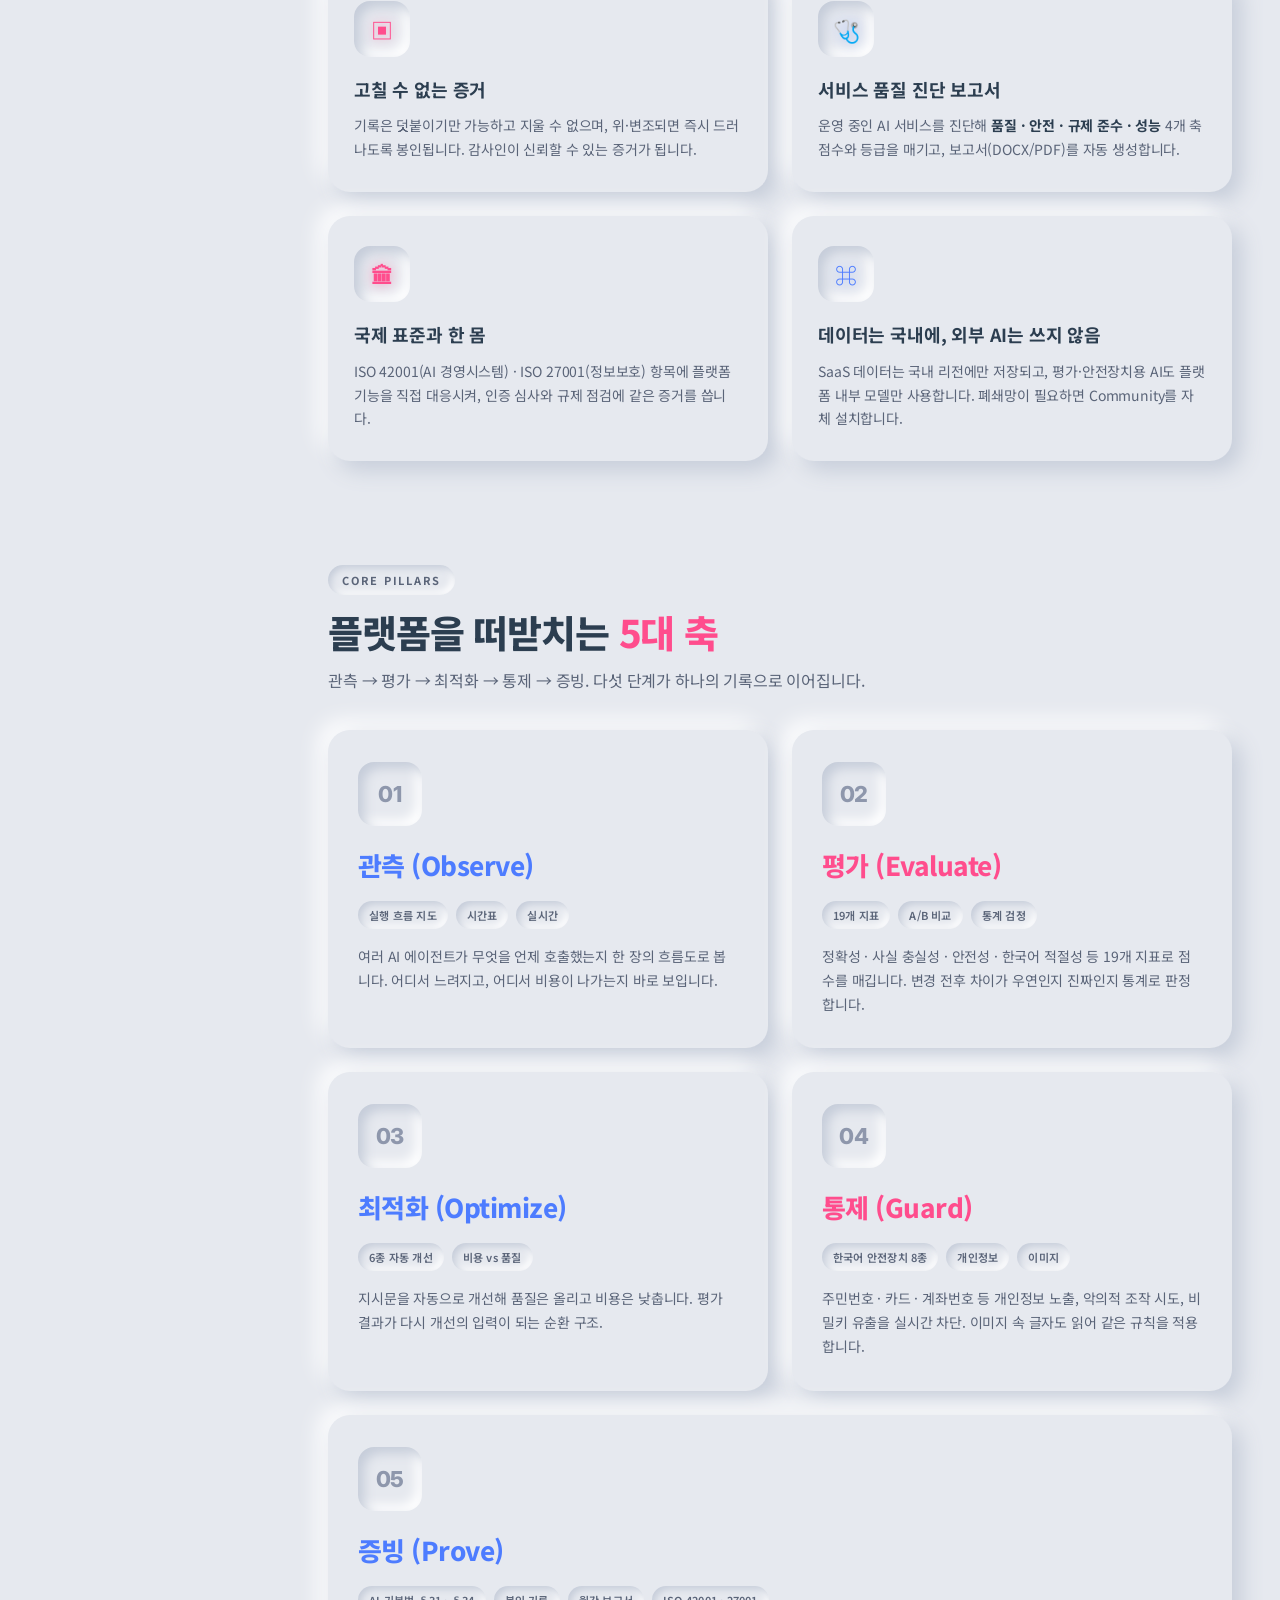
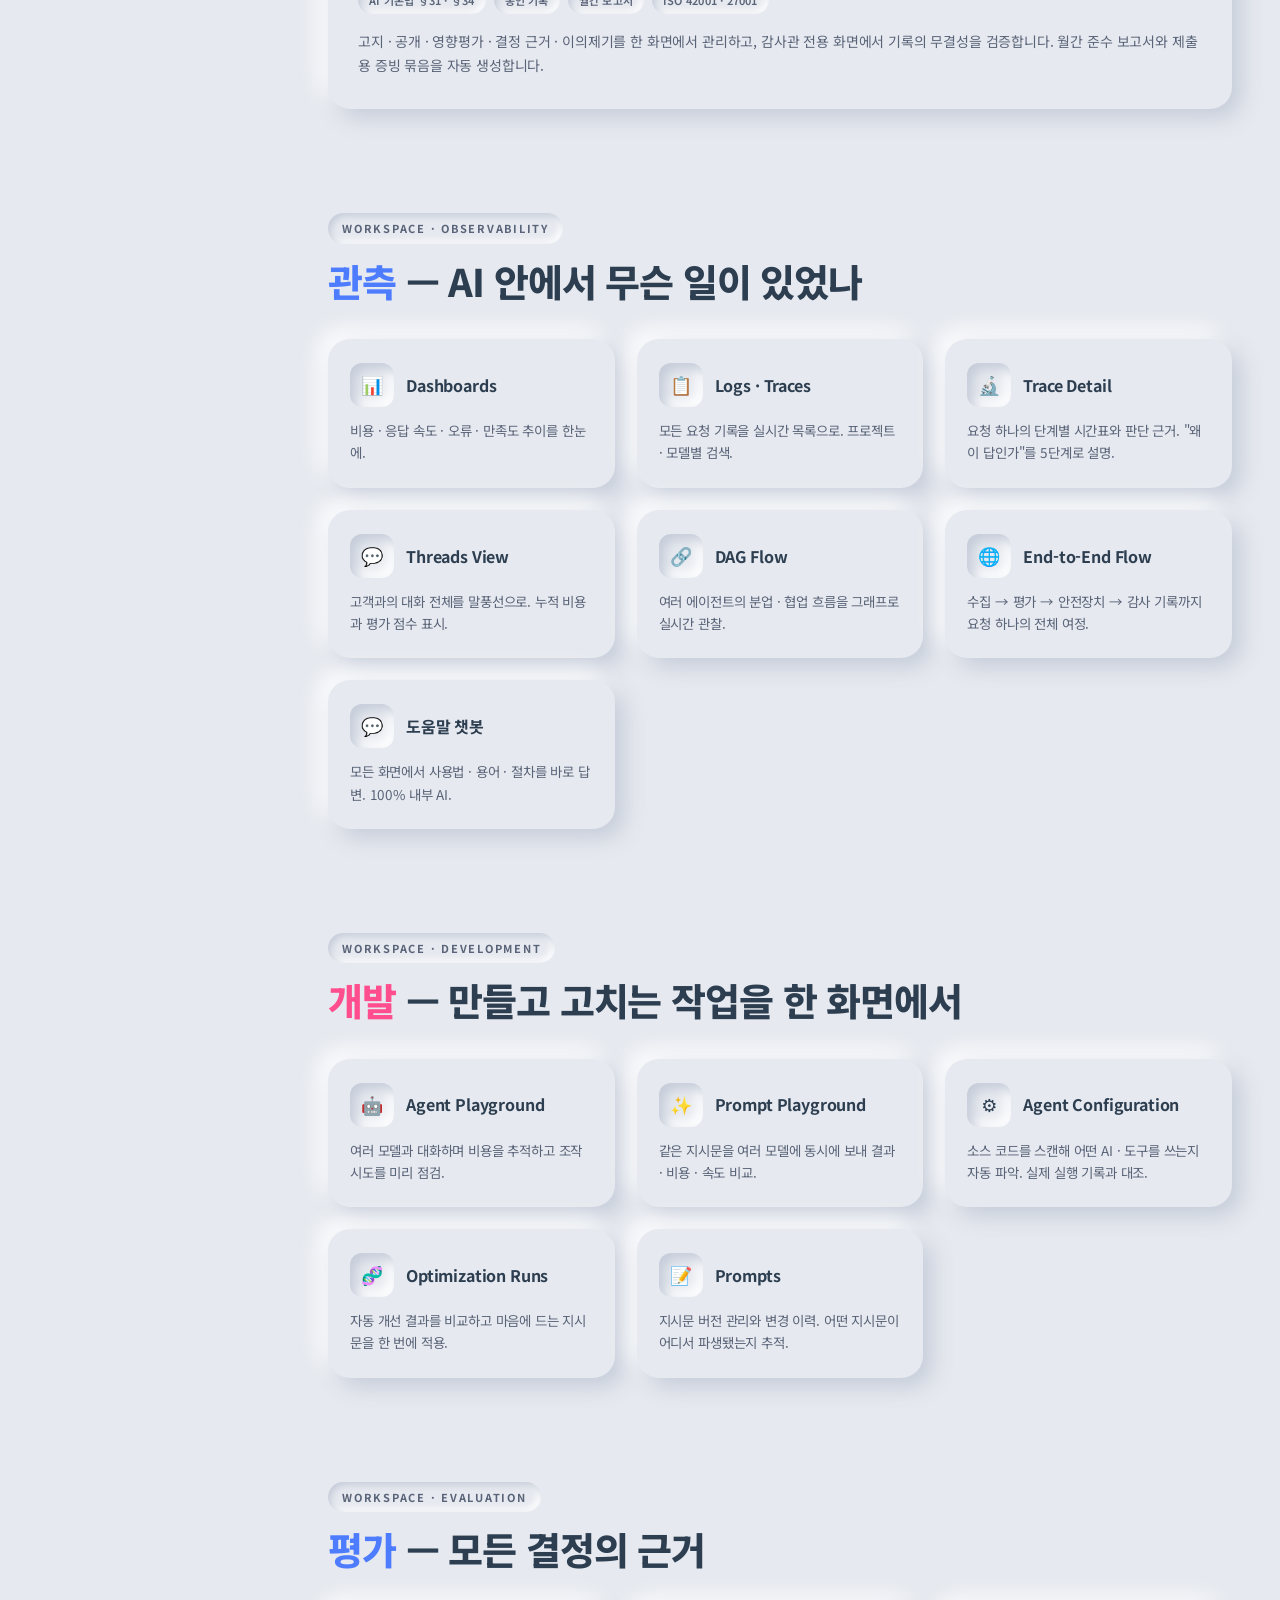
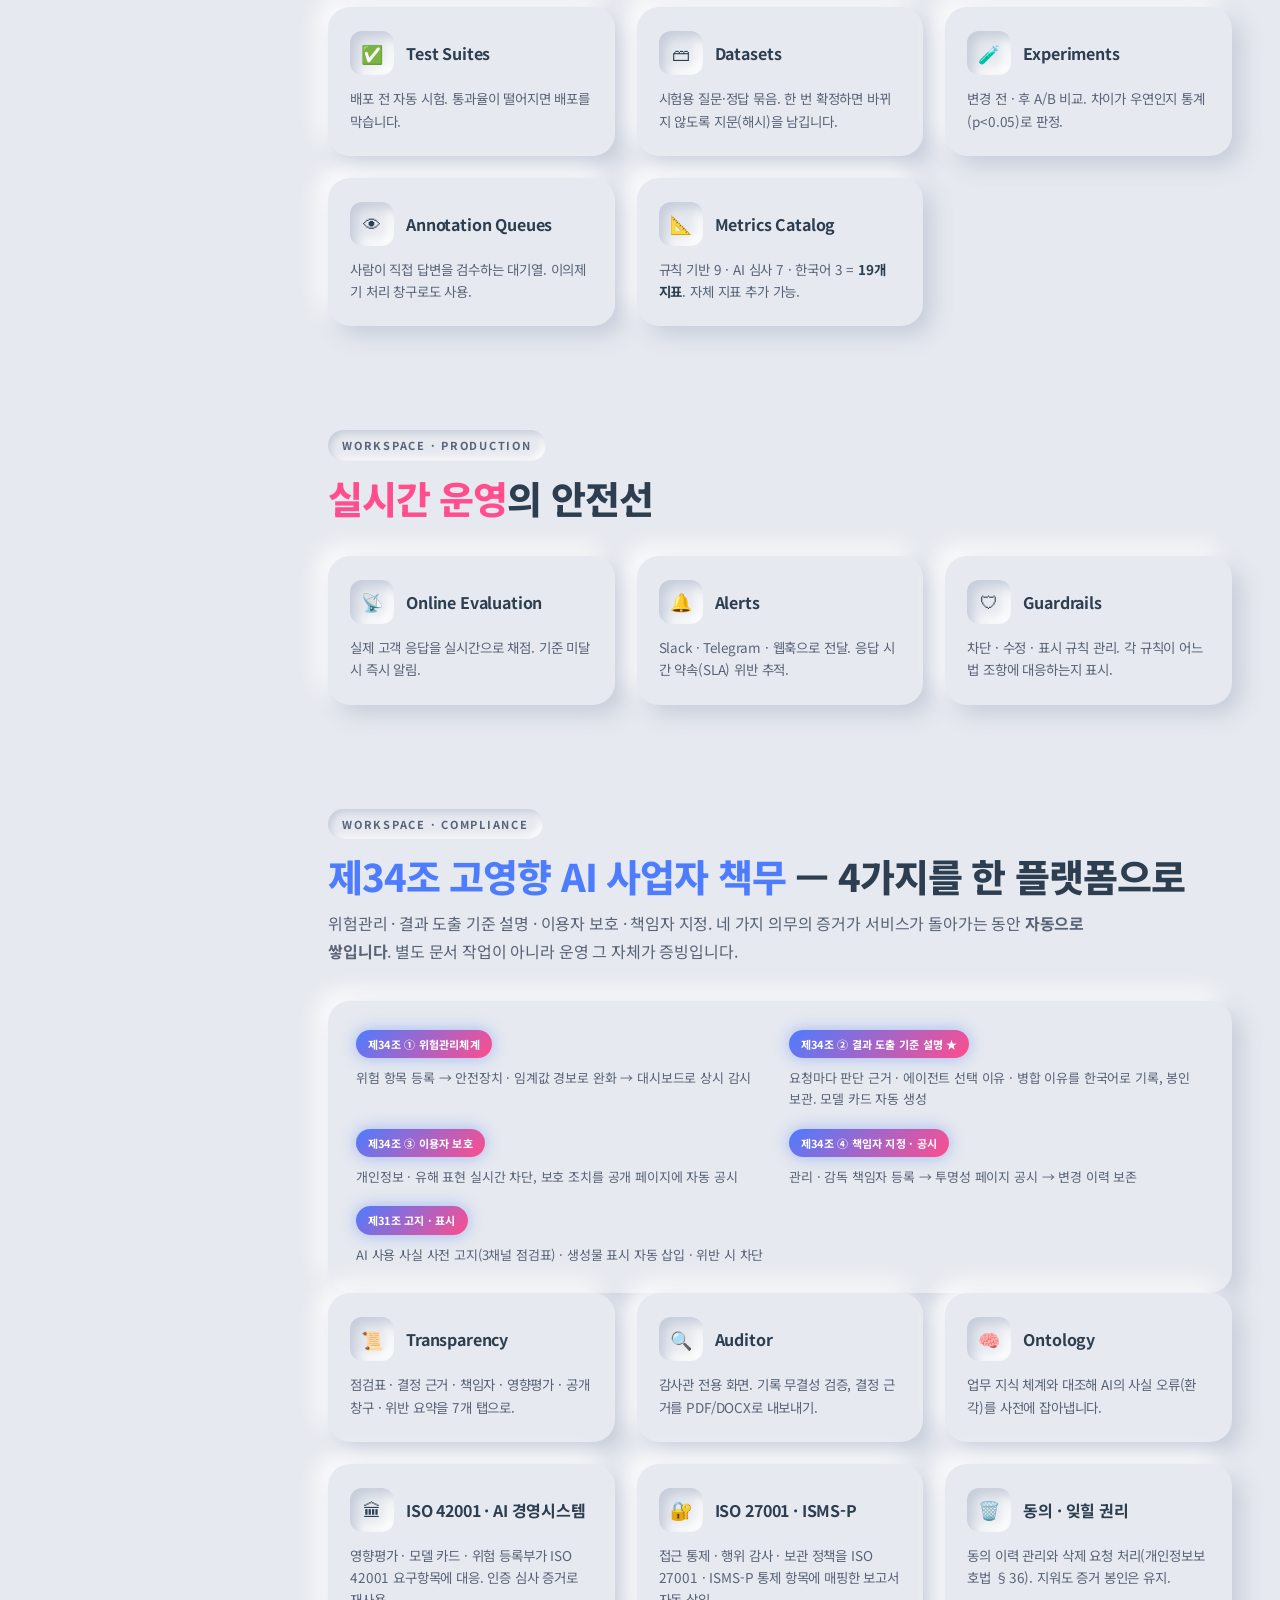
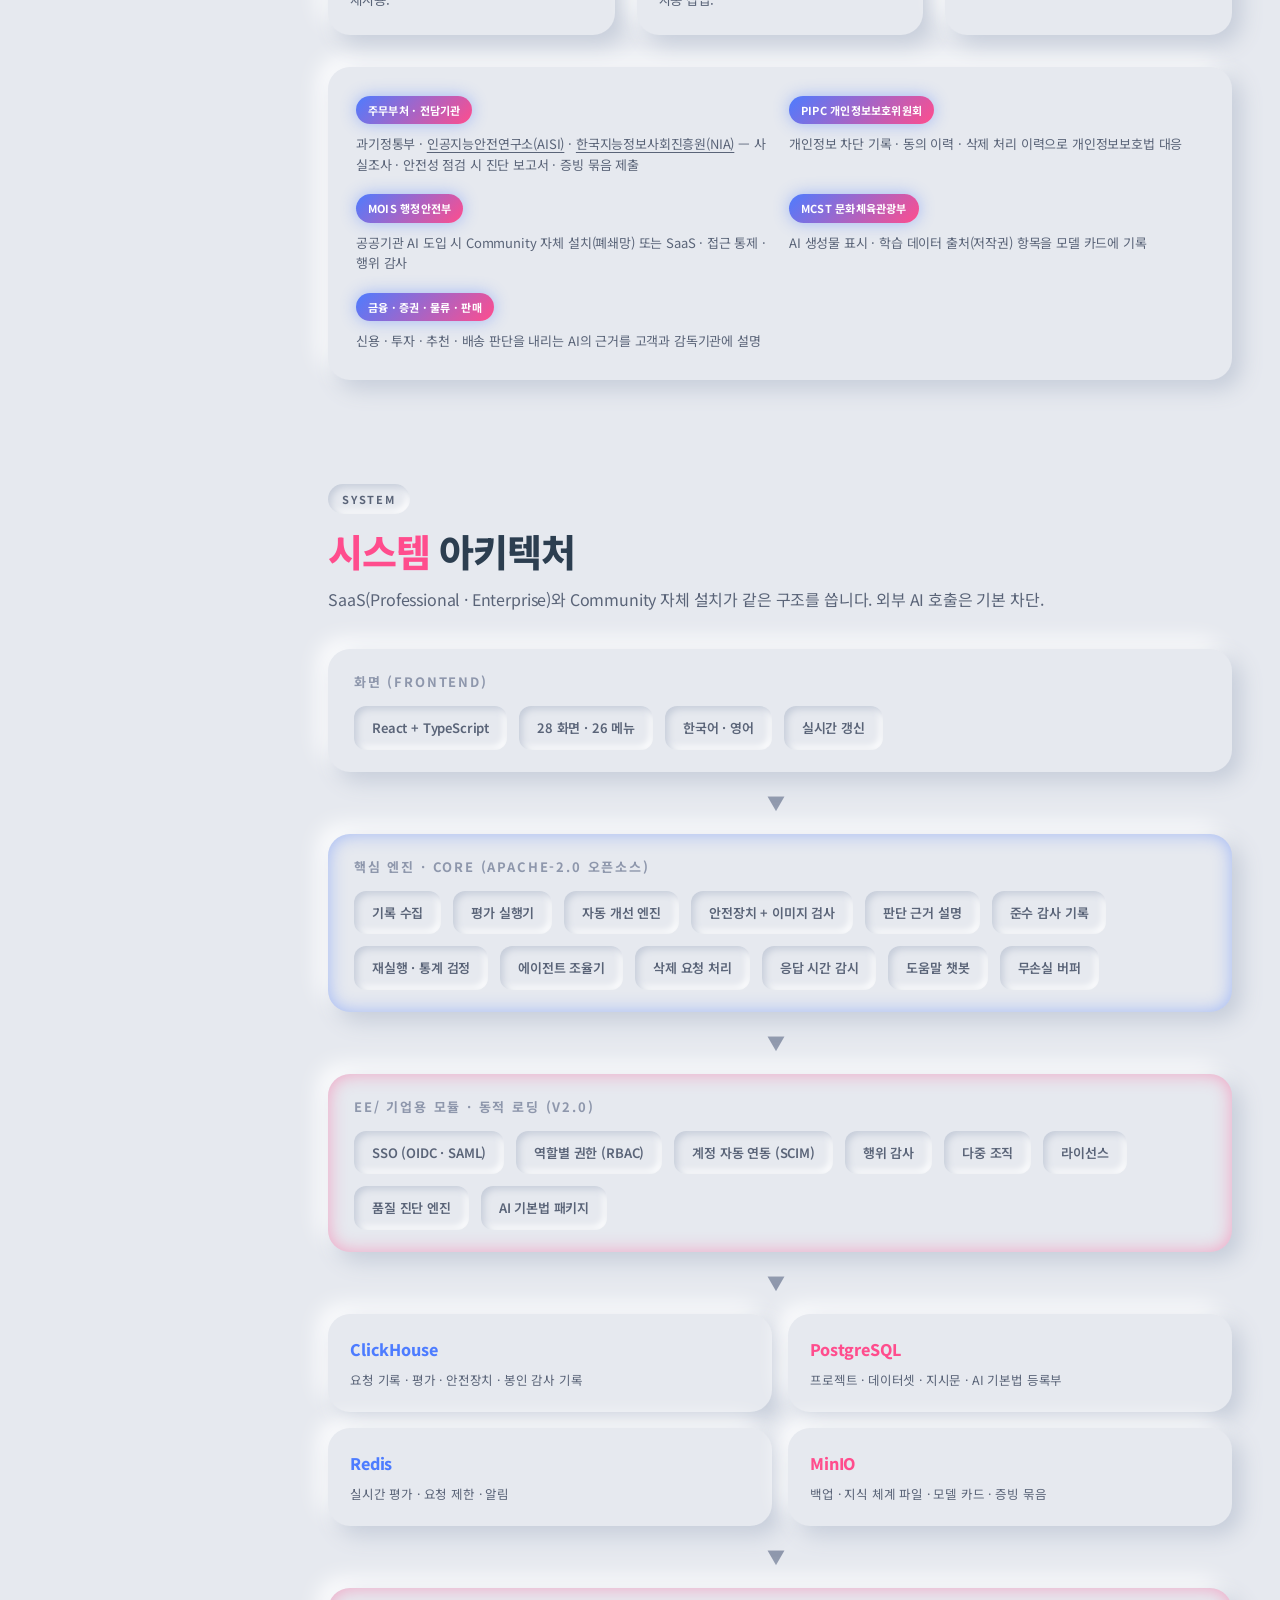
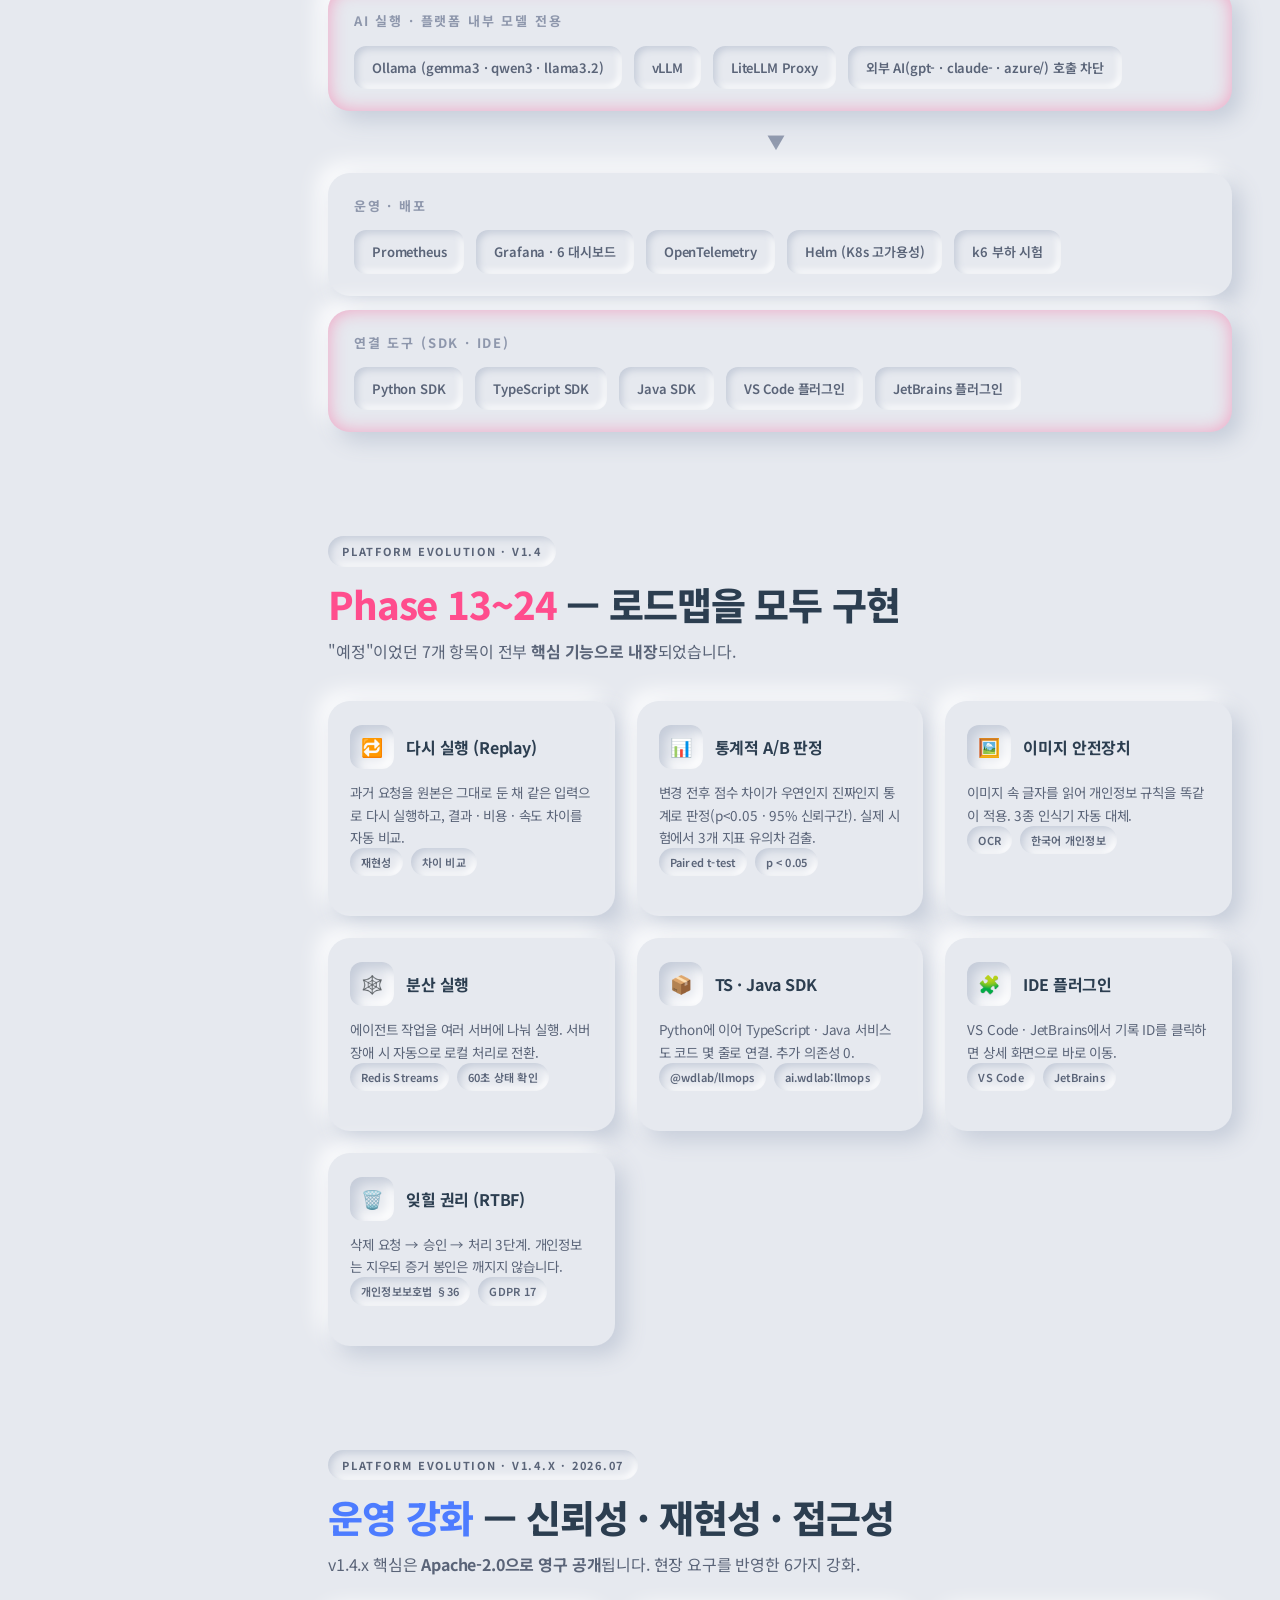
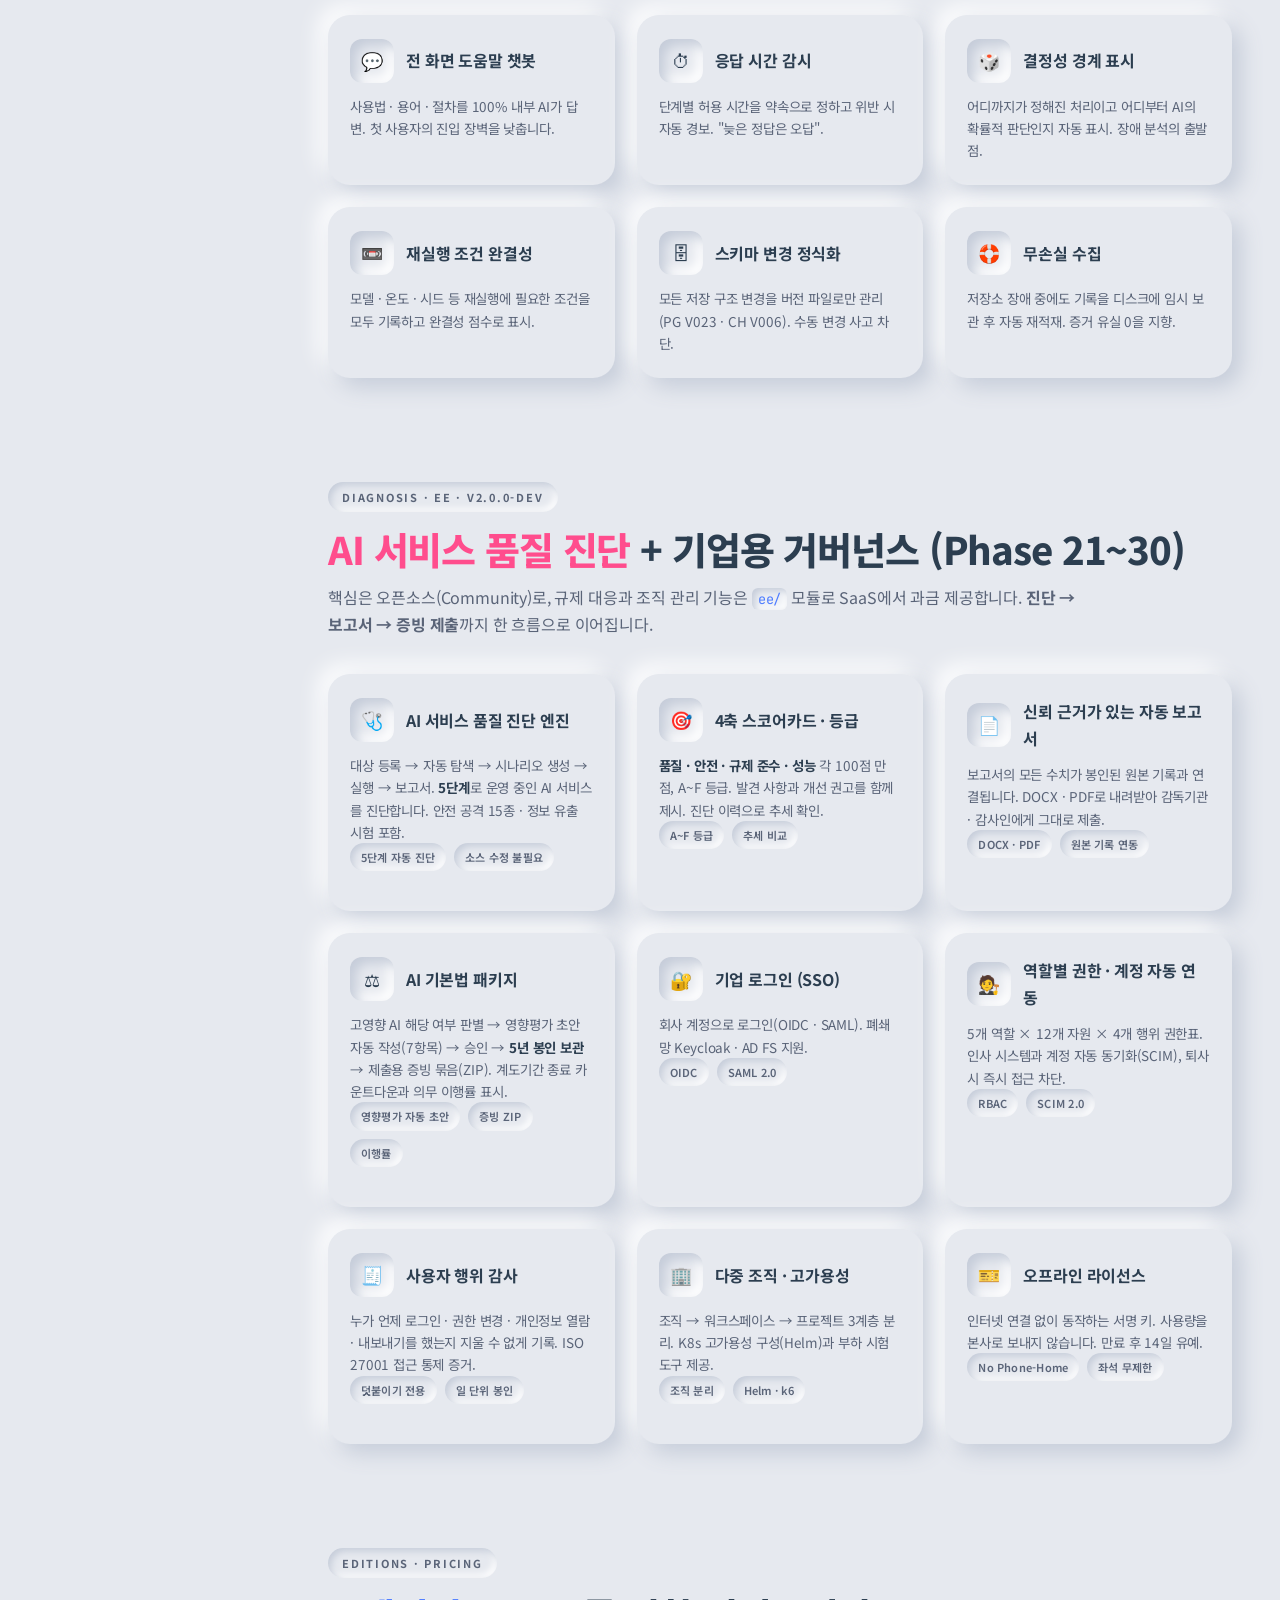
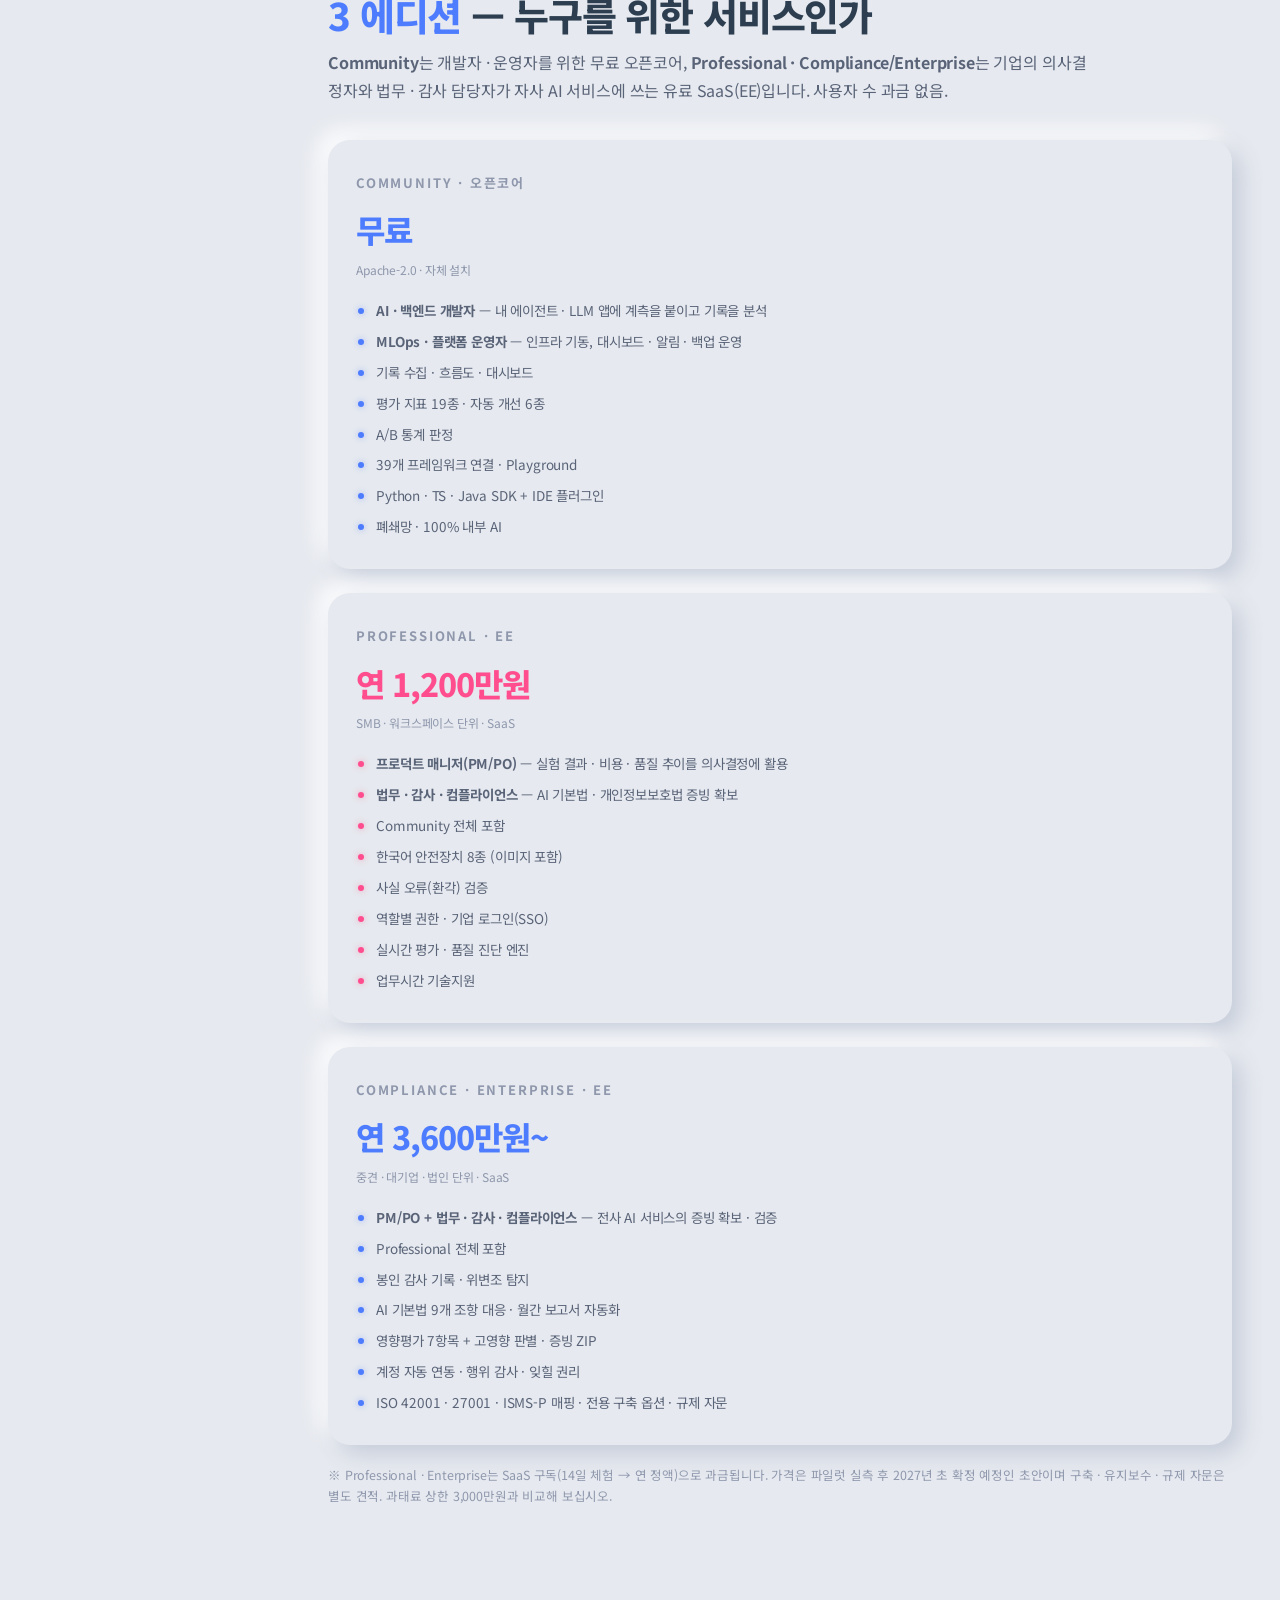
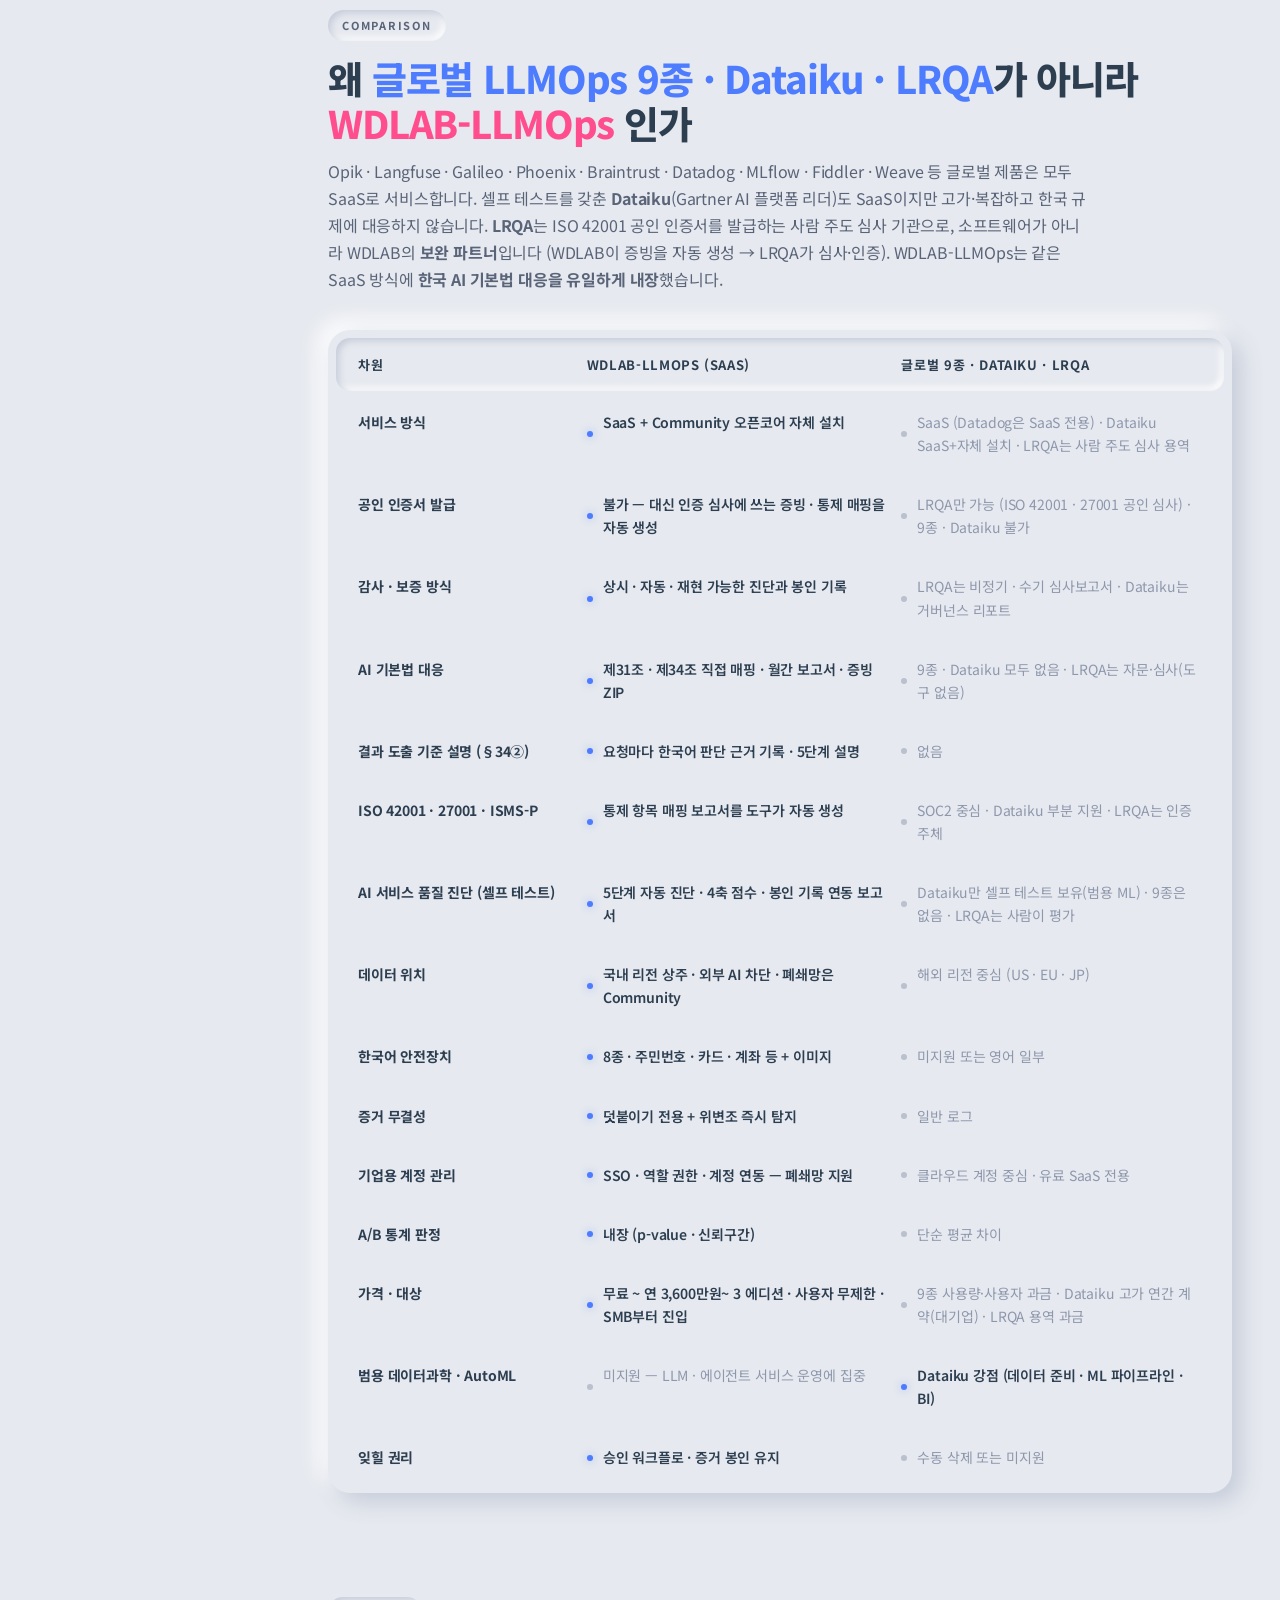
==== commit 78b7b8c5: "feat(compare): Dataiku · LRQA 비교표 반영 — 공인 인증 발급 주체 · 감사 방식 · 가격/대상 · 범용 ML 행 추가 Co-Authored-By: Clau" ====
--- a/index.html
+++ b/index.html
@@ -894,7 +894,9 @@
         <h2>왜 <span class="text-blue">글로벌 LLMOps 9종 · Dataiku · LRQA</span>가 아니라 <span class="text-pink">WDLAB-LLMOps</span> 인가</h2>
         <p class="section-lead">
           Opik · Langfuse · Galileo · Phoenix · Braintrust · Datadog · MLflow · Fiddler · Weave 등 글로벌 제품은 모두 SaaS로 서비스합니다.
-          셀프 테스트 기능을 가진 Dataiku도 SaaS이고, LRQA는 ISO 42001 컨설팅 기업입니다. WDLAB-LLMOps도 같은 SaaS 방식이지만, <b>한국 AI 기본법 대응은 유일</b>합니다.
+          셀프 테스트를 갖춘 <b>Dataiku</b>(Gartner AI 플랫폼 리더)도 SaaS이지만 고가·복잡하고 한국 규제에 대응하지 않습니다.
+          <b>LRQA</b>는 ISO 42001 공인 인증서를 발급하는 사람 주도 심사 기관으로, 소프트웨어가 아니라 WDLAB의 <b>보완 파트너</b>입니다
+          (WDLAB이 증빙을 자동 생성 → LRQA가 심사·인증). WDLAB-LLMOps는 같은 SaaS 방식에 <b>한국 AI 기본법 대응을 유일하게 내장</b>했습니다.
         </p>
       </div>
 
@@ -907,12 +909,22 @@
         <div class="compare-row">
           <div>서비스 방식</div>
           <div class="hi">SaaS + Community 오픈코어 자체 설치</div>
-          <div class="lo">SaaS (Datadog은 SaaS 전용) · LRQA는 컨설팅</div>
+          <div class="lo">SaaS (Datadog은 SaaS 전용) · Dataiku SaaS+자체 설치 · LRQA는 사람 주도 심사 용역</div>
+        </div>
+        <div class="compare-row">
+          <div>공인 인증서 발급</div>
+          <div class="hi">불가 — 대신 인증 심사에 쓰는 증빙 · 통제 매핑을 자동 생성</div>
+          <div class="lo">LRQA만 가능 (ISO 42001 · 27001 공인 심사) · 9종 · Dataiku 불가</div>
+        </div>
+        <div class="compare-row">
+          <div>감사 · 보증 방식</div>
+          <div class="hi">상시 · 자동 · 재현 가능한 진단과 봉인 기록</div>
+          <div class="lo">LRQA는 비정기 · 수기 심사보고서 · Dataiku는 거버넌스 리포트</div>
         </div>
         <div class="compare-row">
           <div>AI 기본법 대응</div>
           <div class="hi">제31조 · 제34조 직접 매핑 · 월간 보고서 · 증빙 ZIP</div>
-          <div class="lo">9종 모두 없음 · LRQA는 컨설팅(도구 없음)</div>
+          <div class="lo">9종 · Dataiku 모두 없음 · LRQA는 자문·심사(도구 없음)</div>
         </div>
         <div class="compare-row">
           <div>결과 도출 기준 설명 (§34②)</div>
@@ -922,12 +934,12 @@
         <div class="compare-row">
           <div>ISO 42001 · 27001 · ISMS-P</div>
           <div class="hi">통제 항목 매핑 보고서를 도구가 자동 생성</div>
-          <div class="lo">SOC2 중심 · LRQA는 ISO 42001 인증 컨설팅</div>
+          <div class="lo">SOC2 중심 · Dataiku 부분 지원 · LRQA는 인증 주체</div>
         </div>
         <div class="compare-row">
           <div>AI 서비스 품질 진단 (셀프 테스트)</div>
           <div class="hi">5단계 자동 진단 · 4축 점수 · 봉인 기록 연동 보고서</div>
-          <div class="lo">Dataiku만 셀프 테스트 보유 · 9종은 없음</div>
+          <div class="lo">Dataiku만 셀프 테스트 보유(범용 ML) · 9종은 없음 · LRQA는 사람이 평가</div>
         </div>
         <div class="compare-row">
           <div>데이터 위치</div>
@@ -955,9 +967,14 @@
           <div class="lo">단순 평균 차이</div>
         </div>
         <div class="compare-row">
-          <div>라이선스</div>
-          <div class="hi">오프라인 키 · 사용량 전송 없음 · 사용자 무제한</div>
-          <div class="lo">사용량 · 사용자 수 과금</div>
+          <div>가격 · 대상</div>
+          <div class="hi">무료 ~ 연 3,600만원~ 3 에디션 · 사용자 무제한 · SMB부터 진입</div>
+          <div class="lo">9종 사용량·사용자 과금 · Dataiku 고가 연간 계약(대기업) · LRQA 용역 과금</div>
+        </div>
+        <div class="compare-row">
+          <div>범용 데이터과학 · AutoML</div>
+          <div class="lo" style="color:var(--text-3)">미지원 — LLM · 에이전트 서비스 운영에 집중</div>
+          <div class="hi">Dataiku 강점 (데이터 준비 · ML 파이프라인 · BI)</div>
         </div>
         <div class="compare-row">
           <div>잊힐 권리</div>
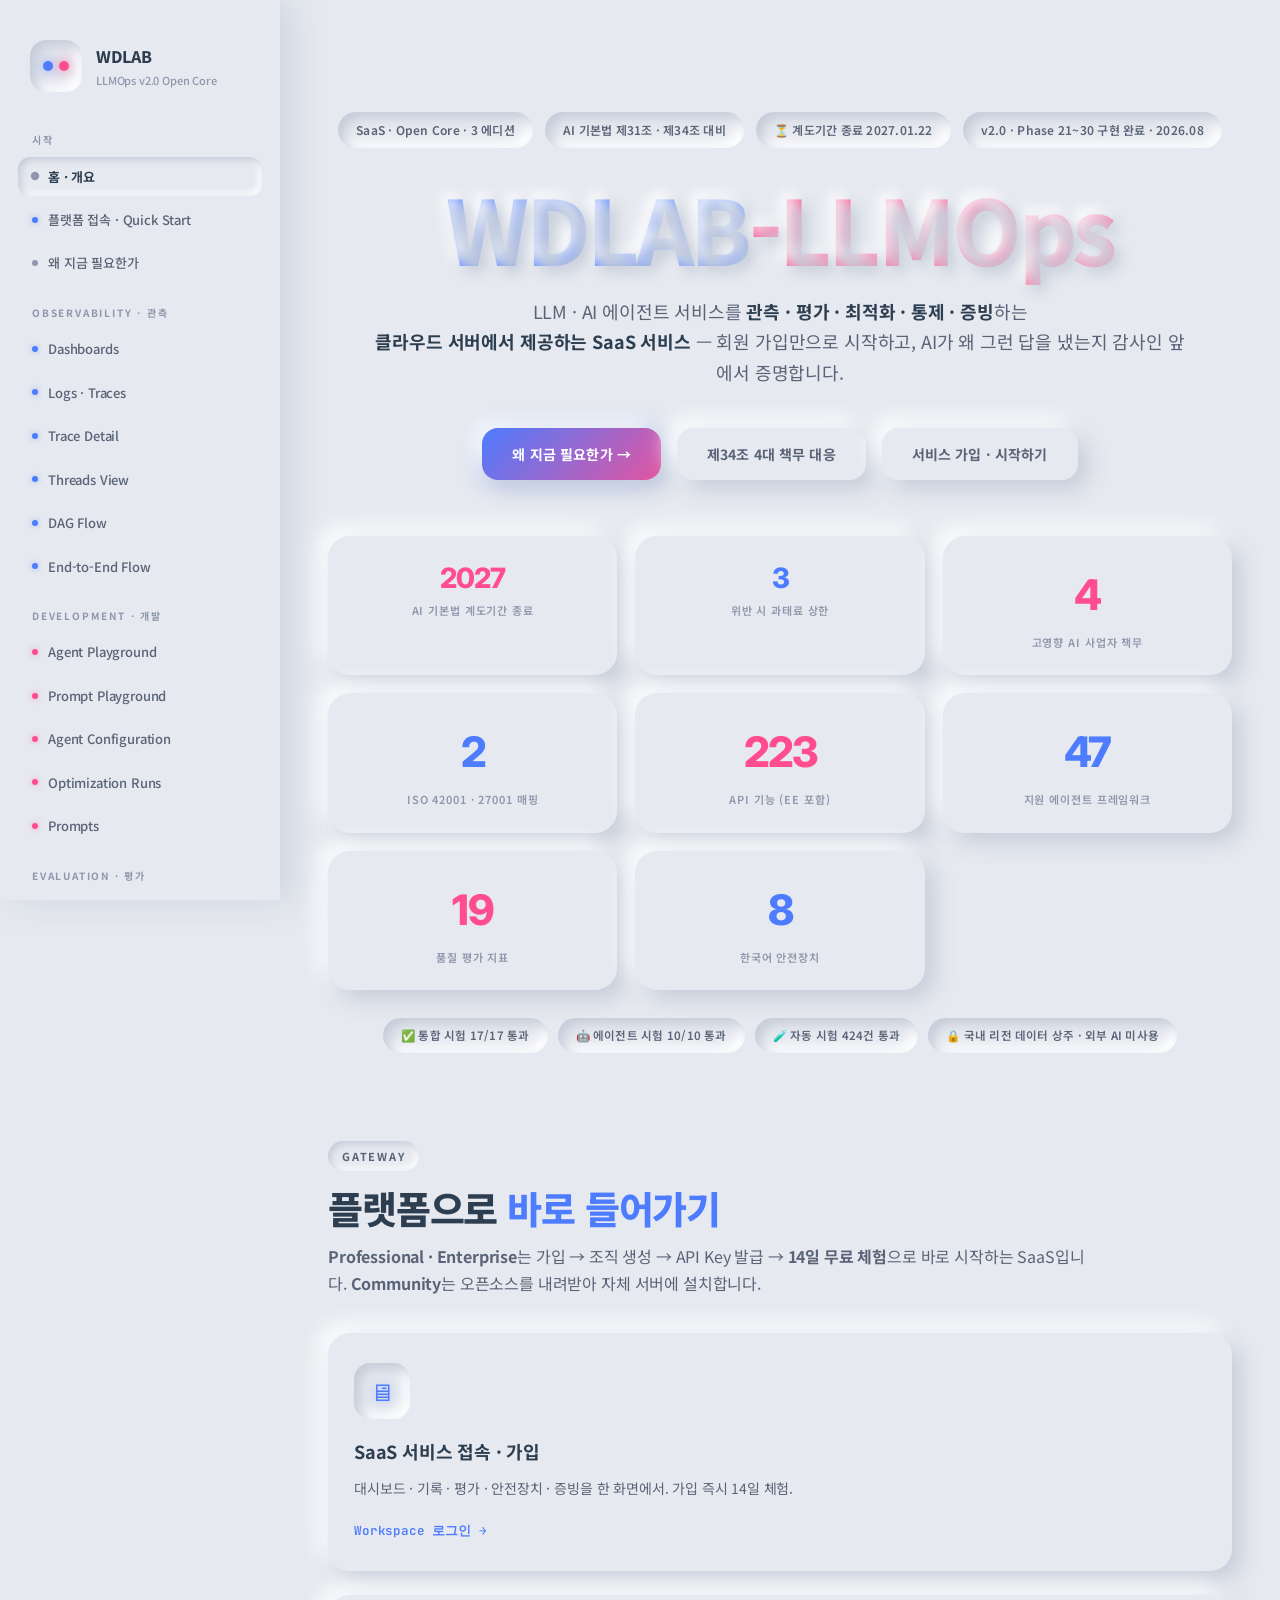
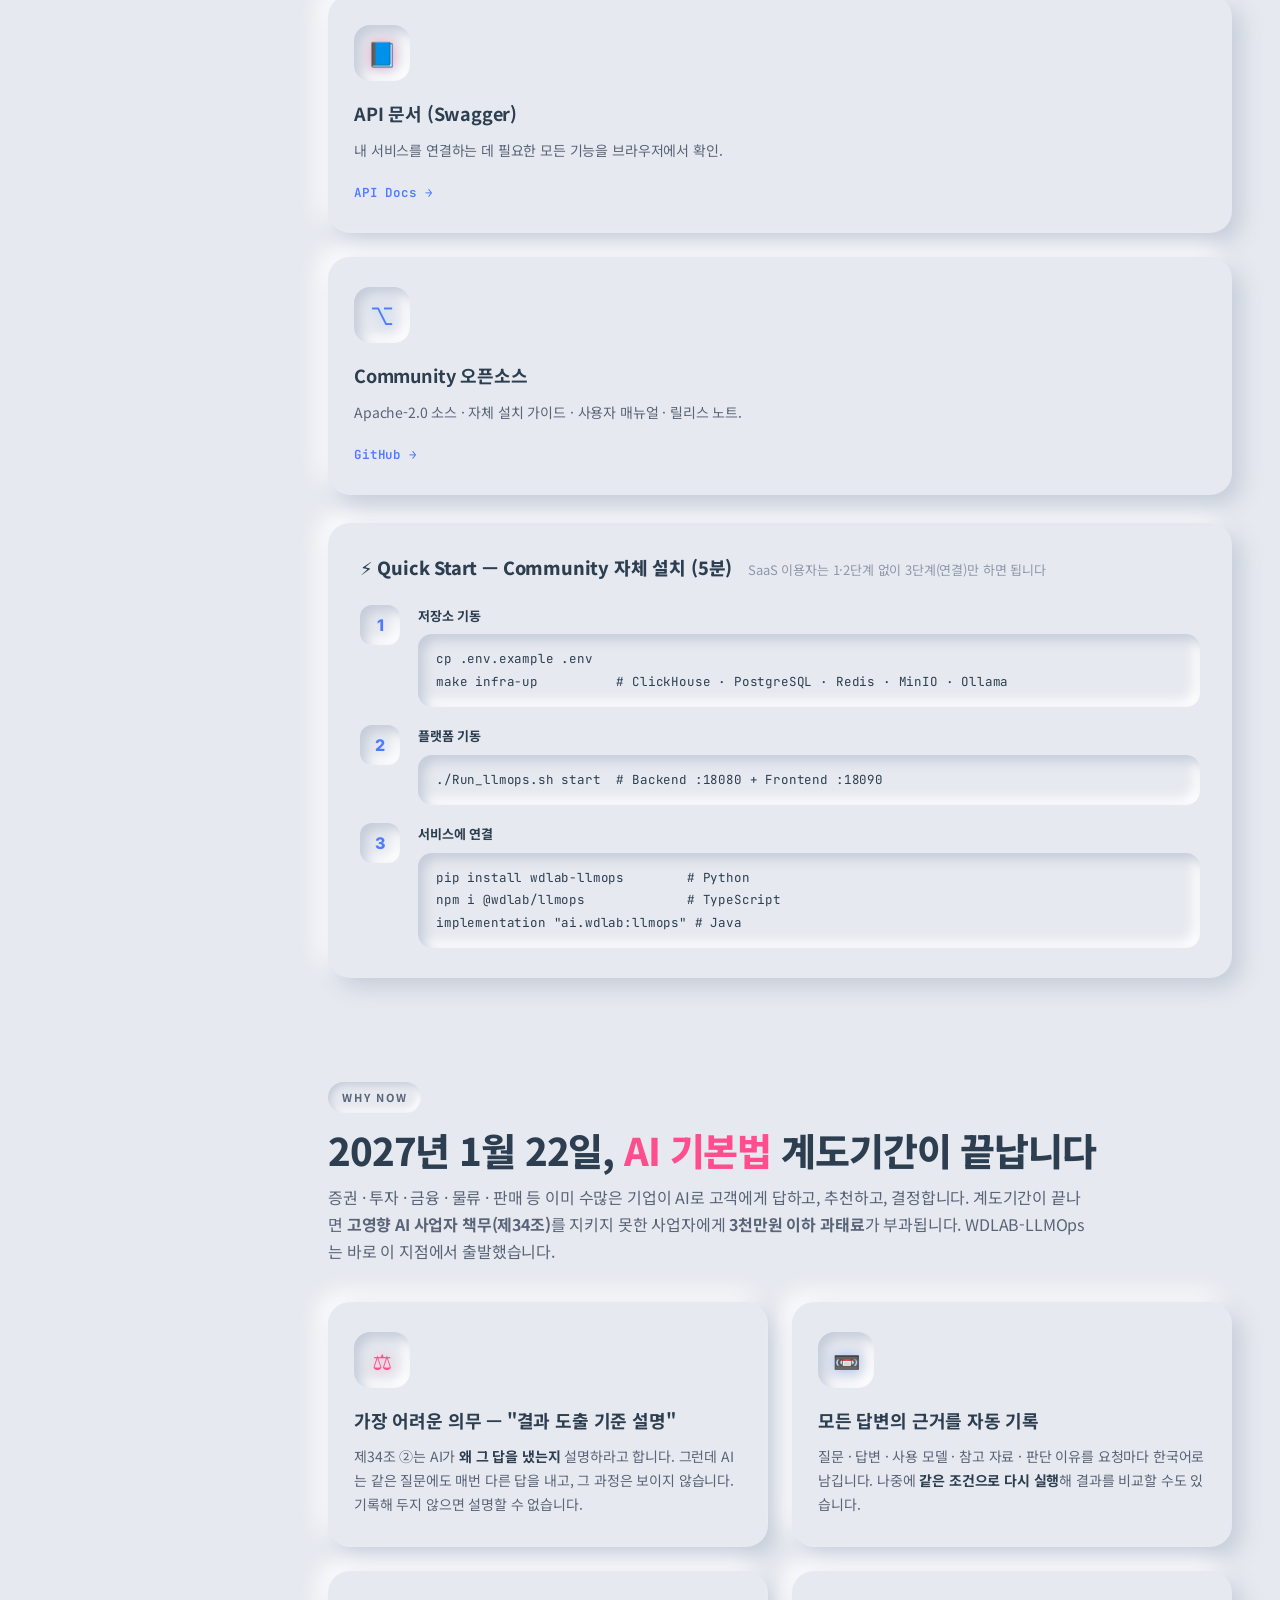
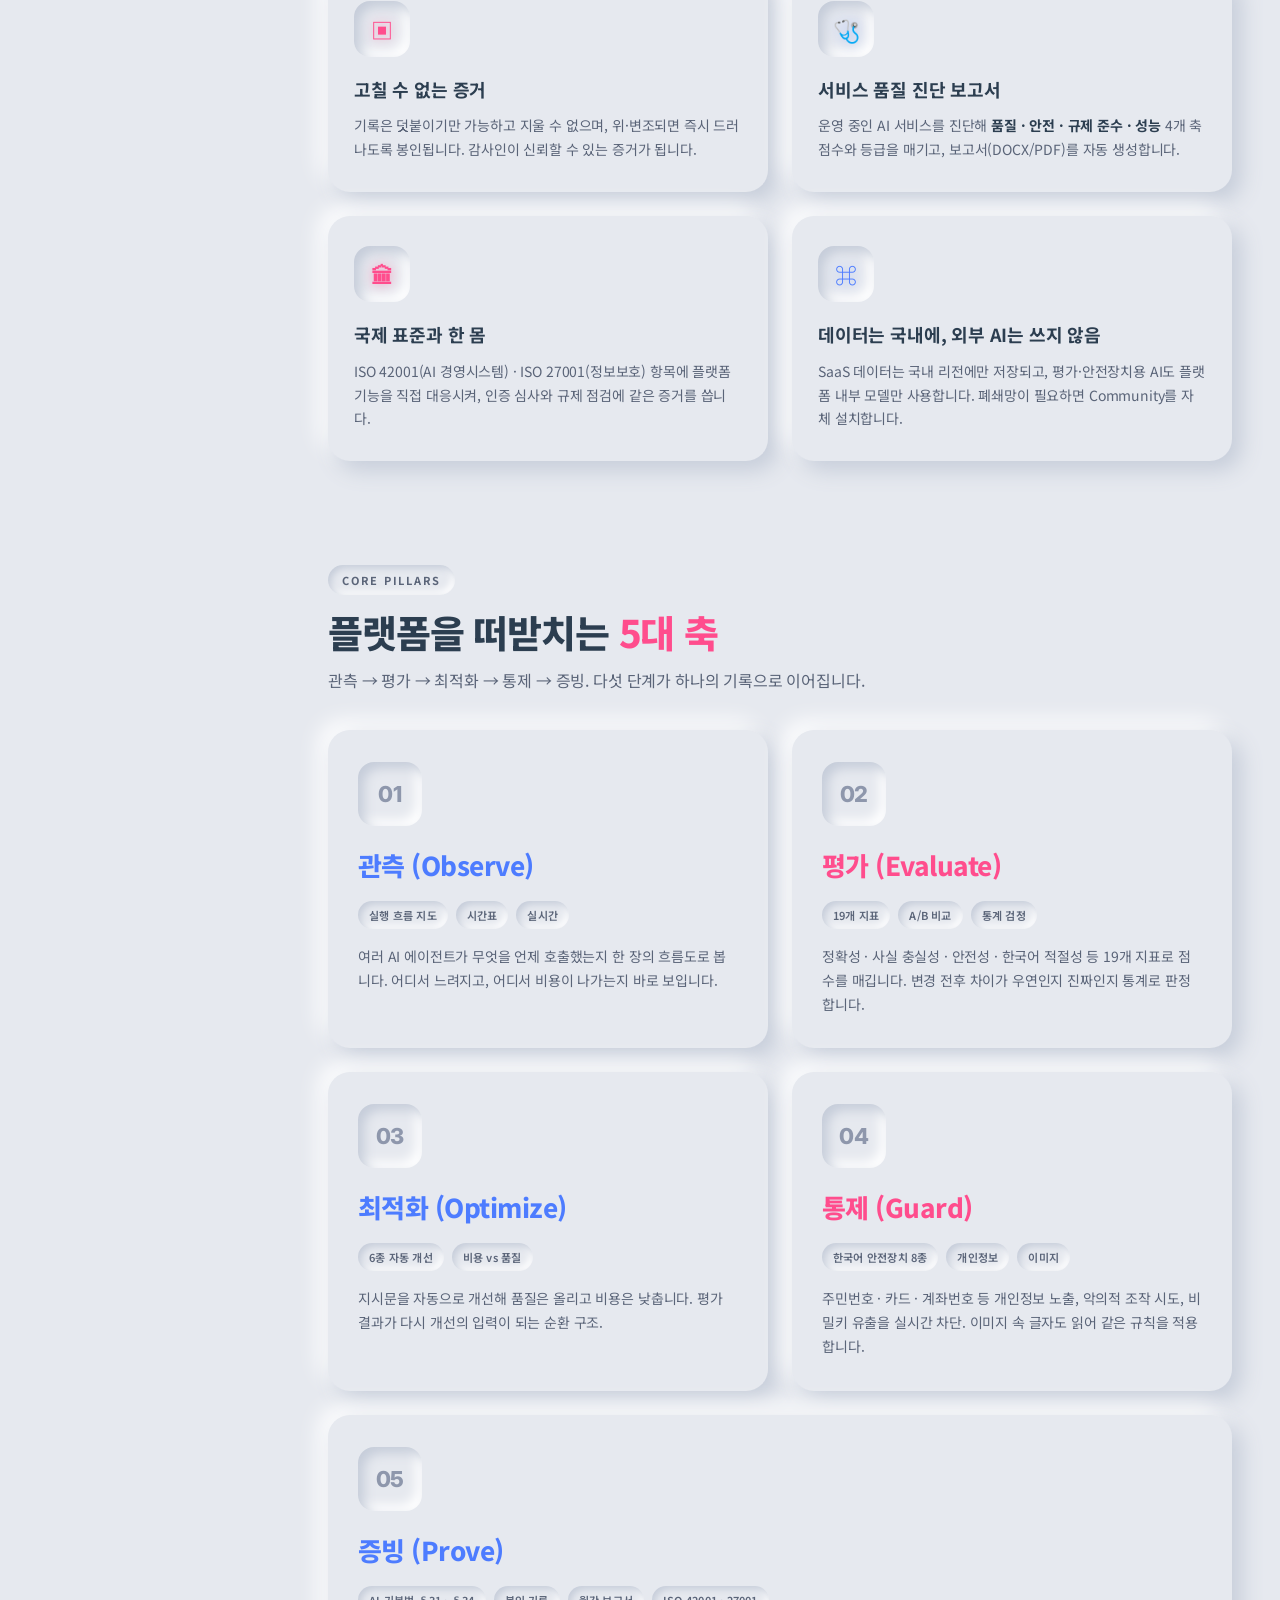
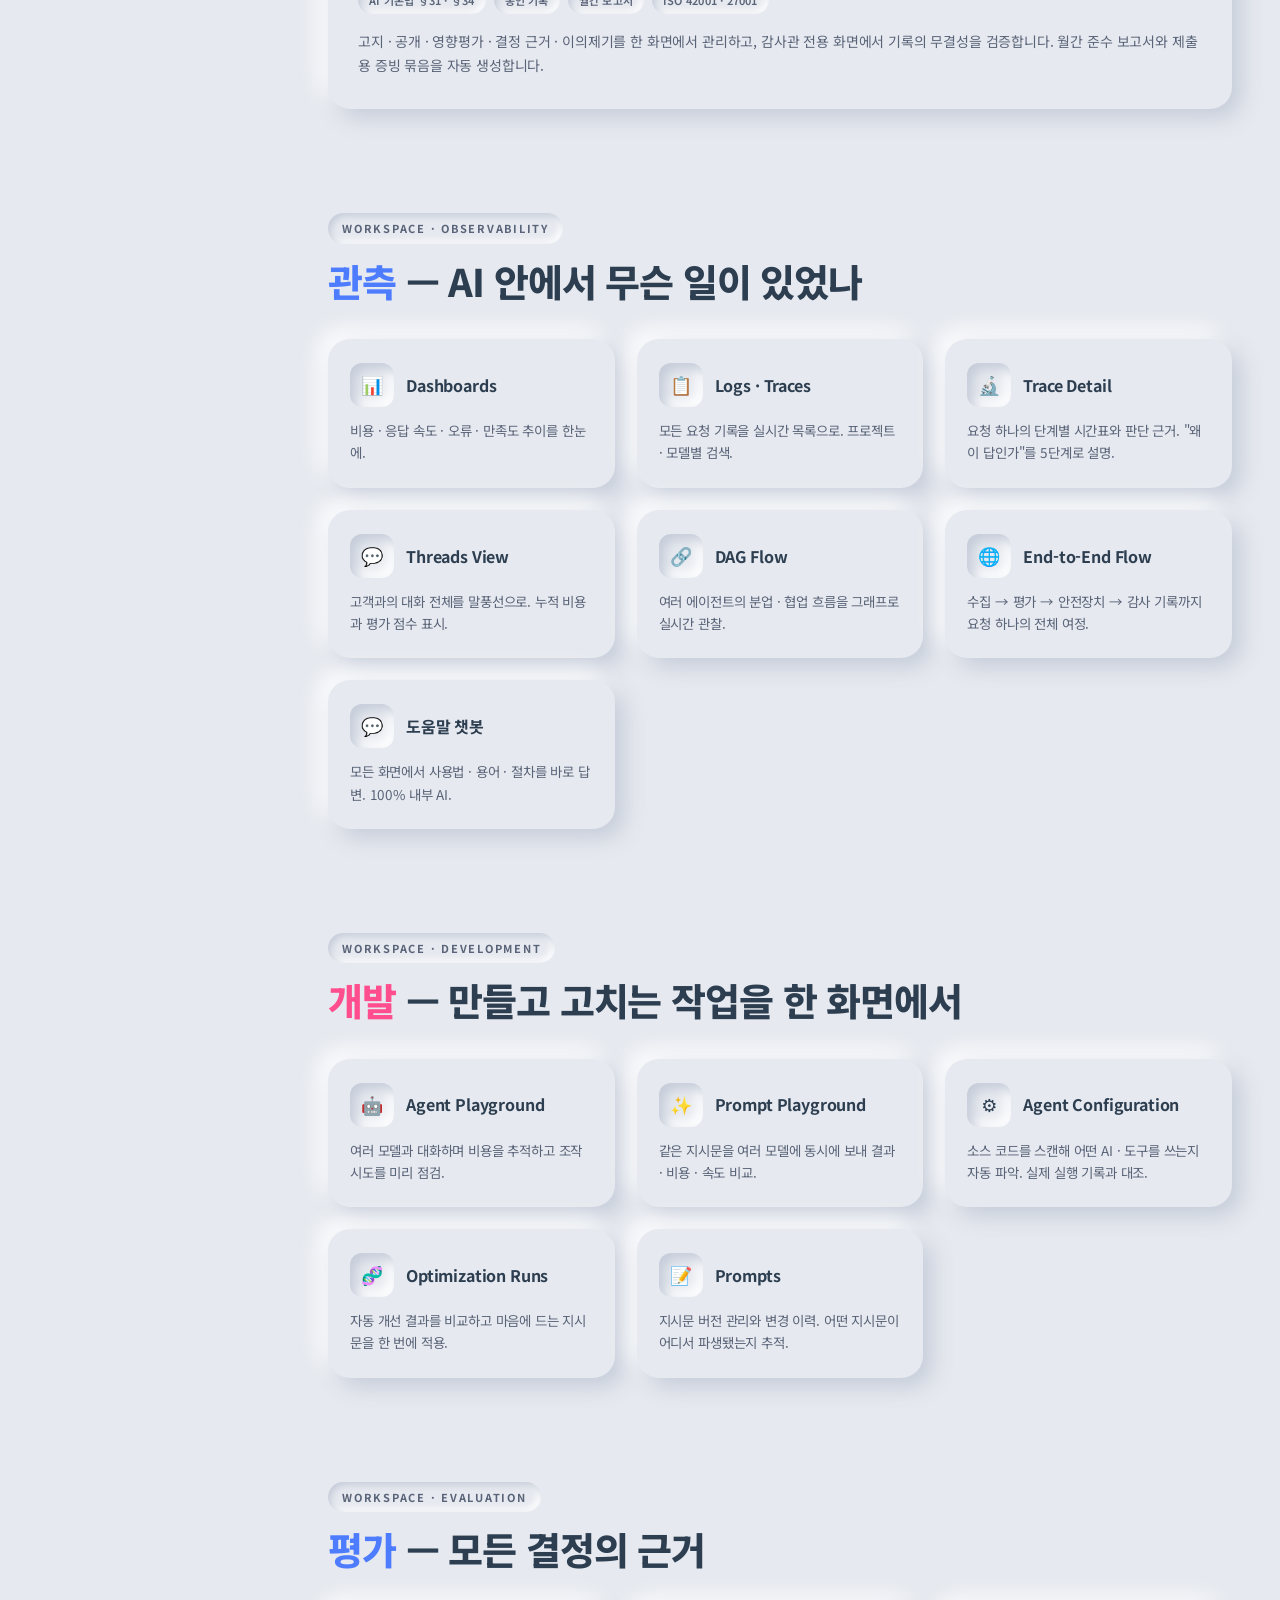
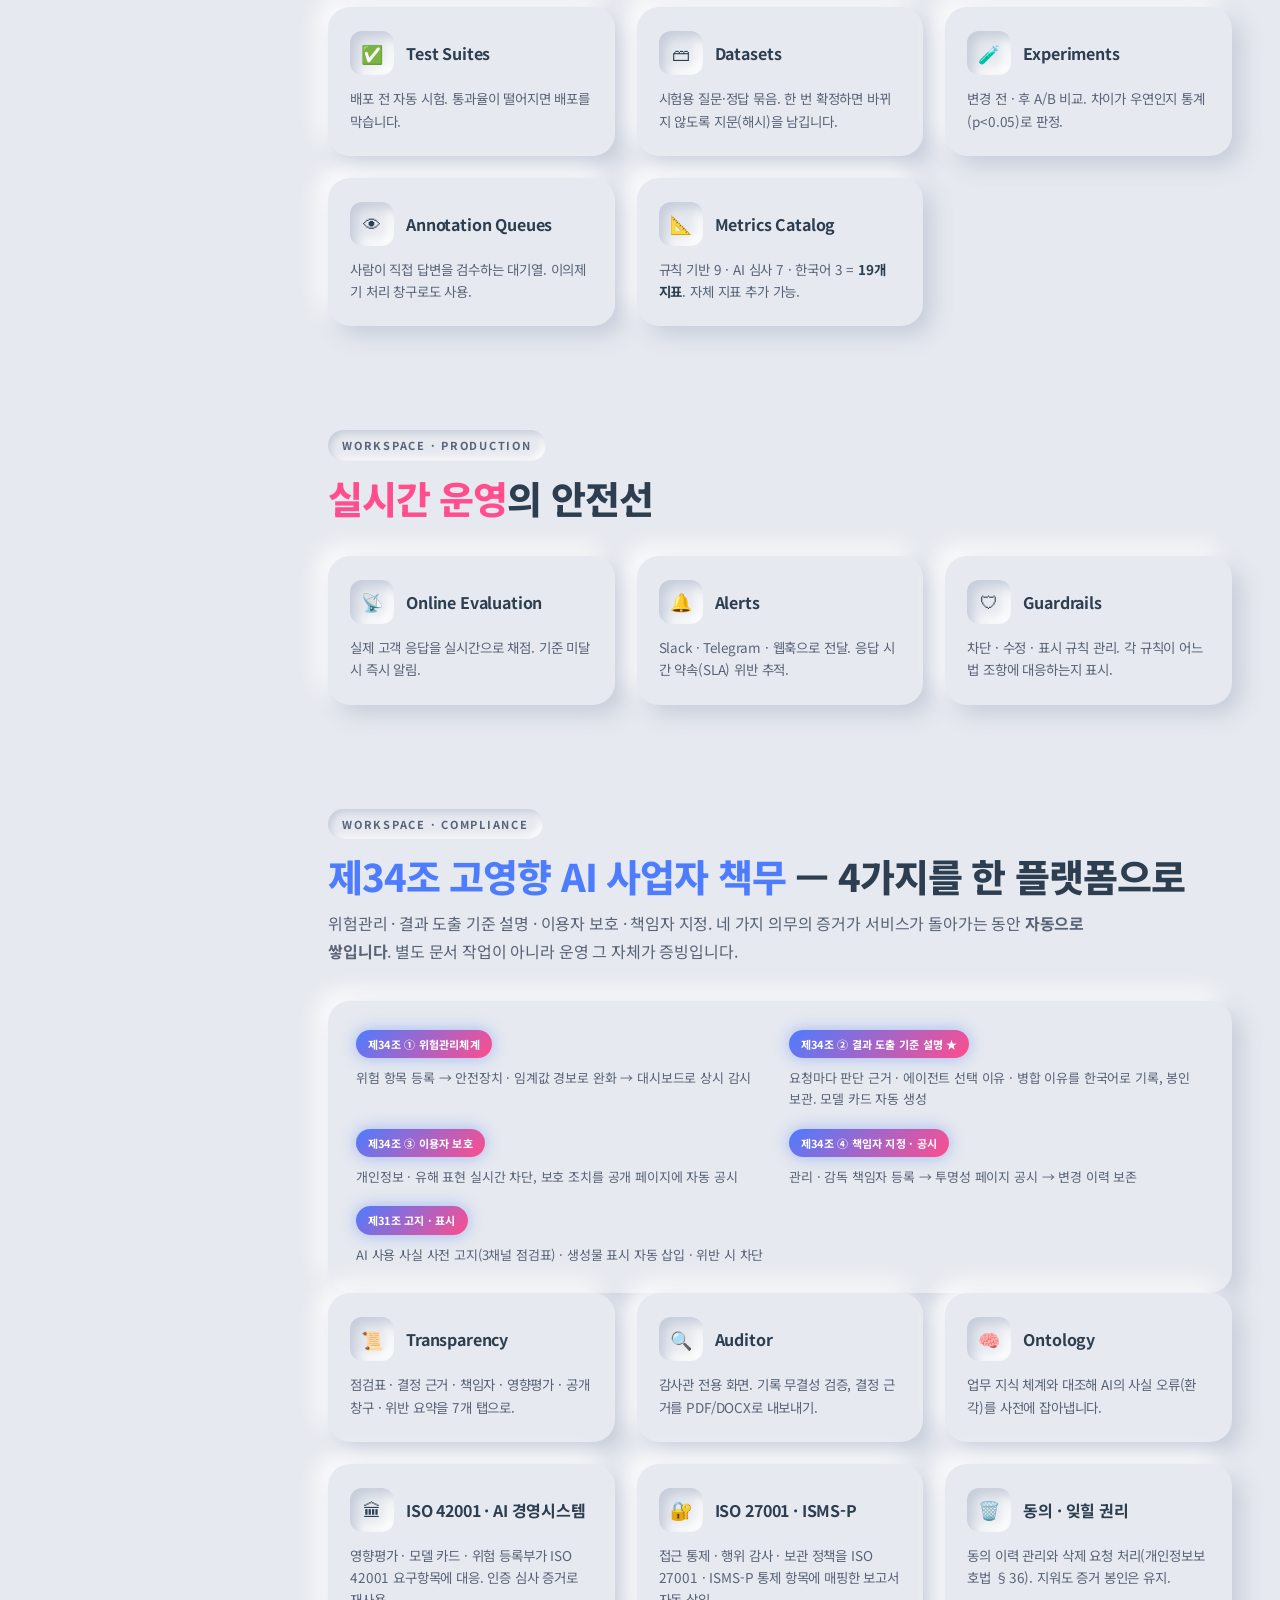
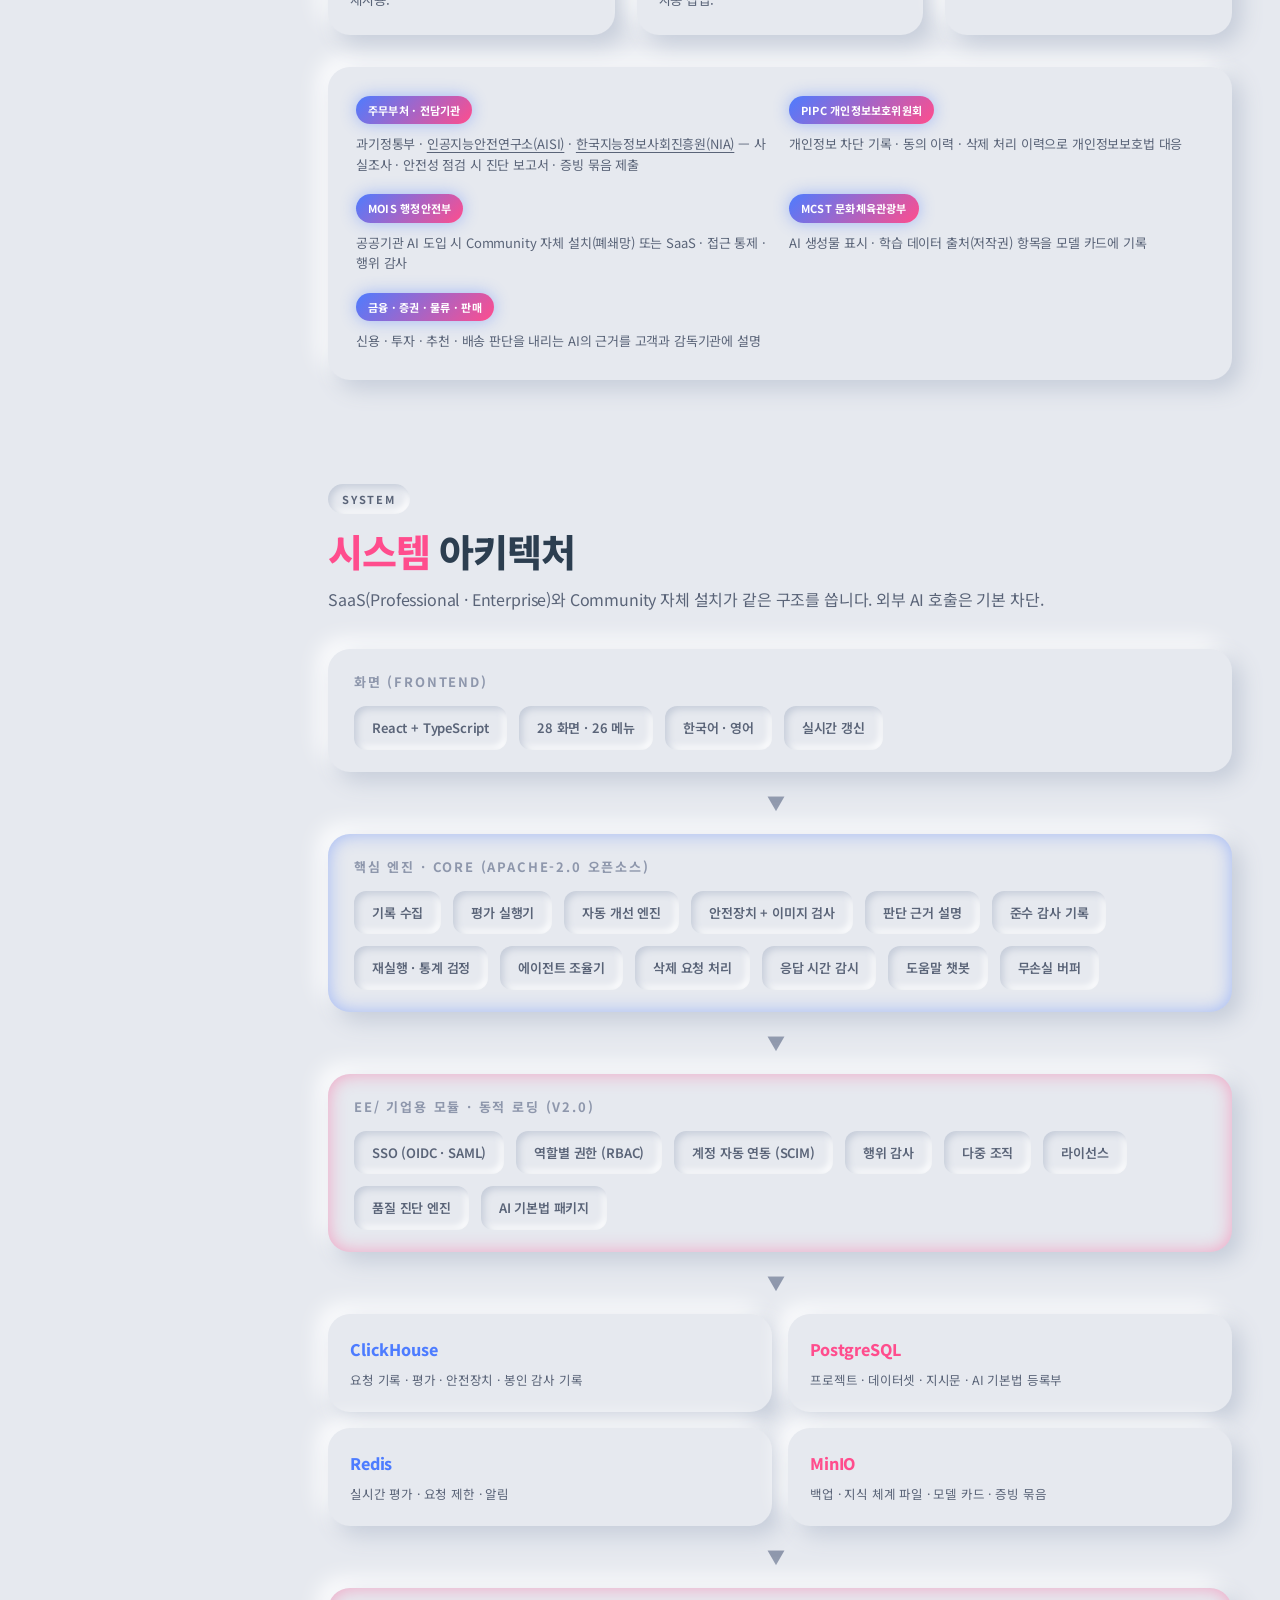
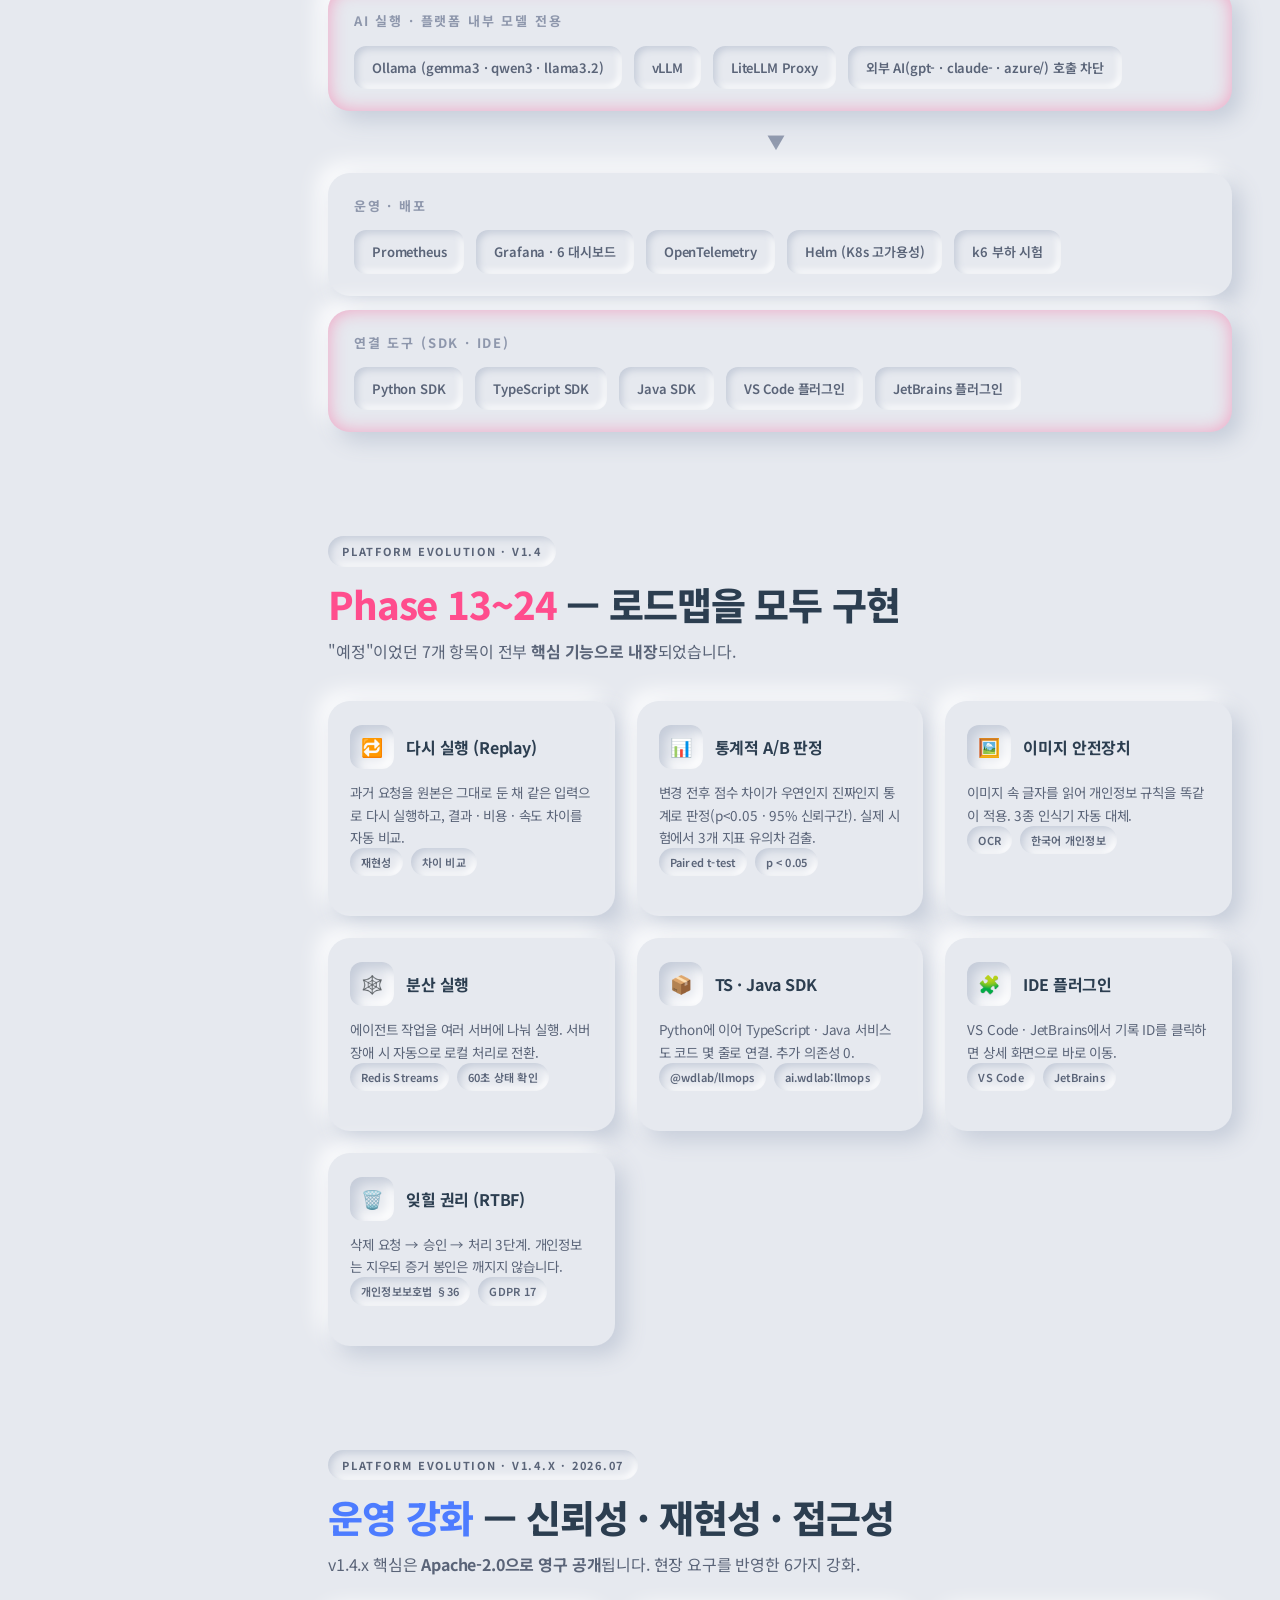
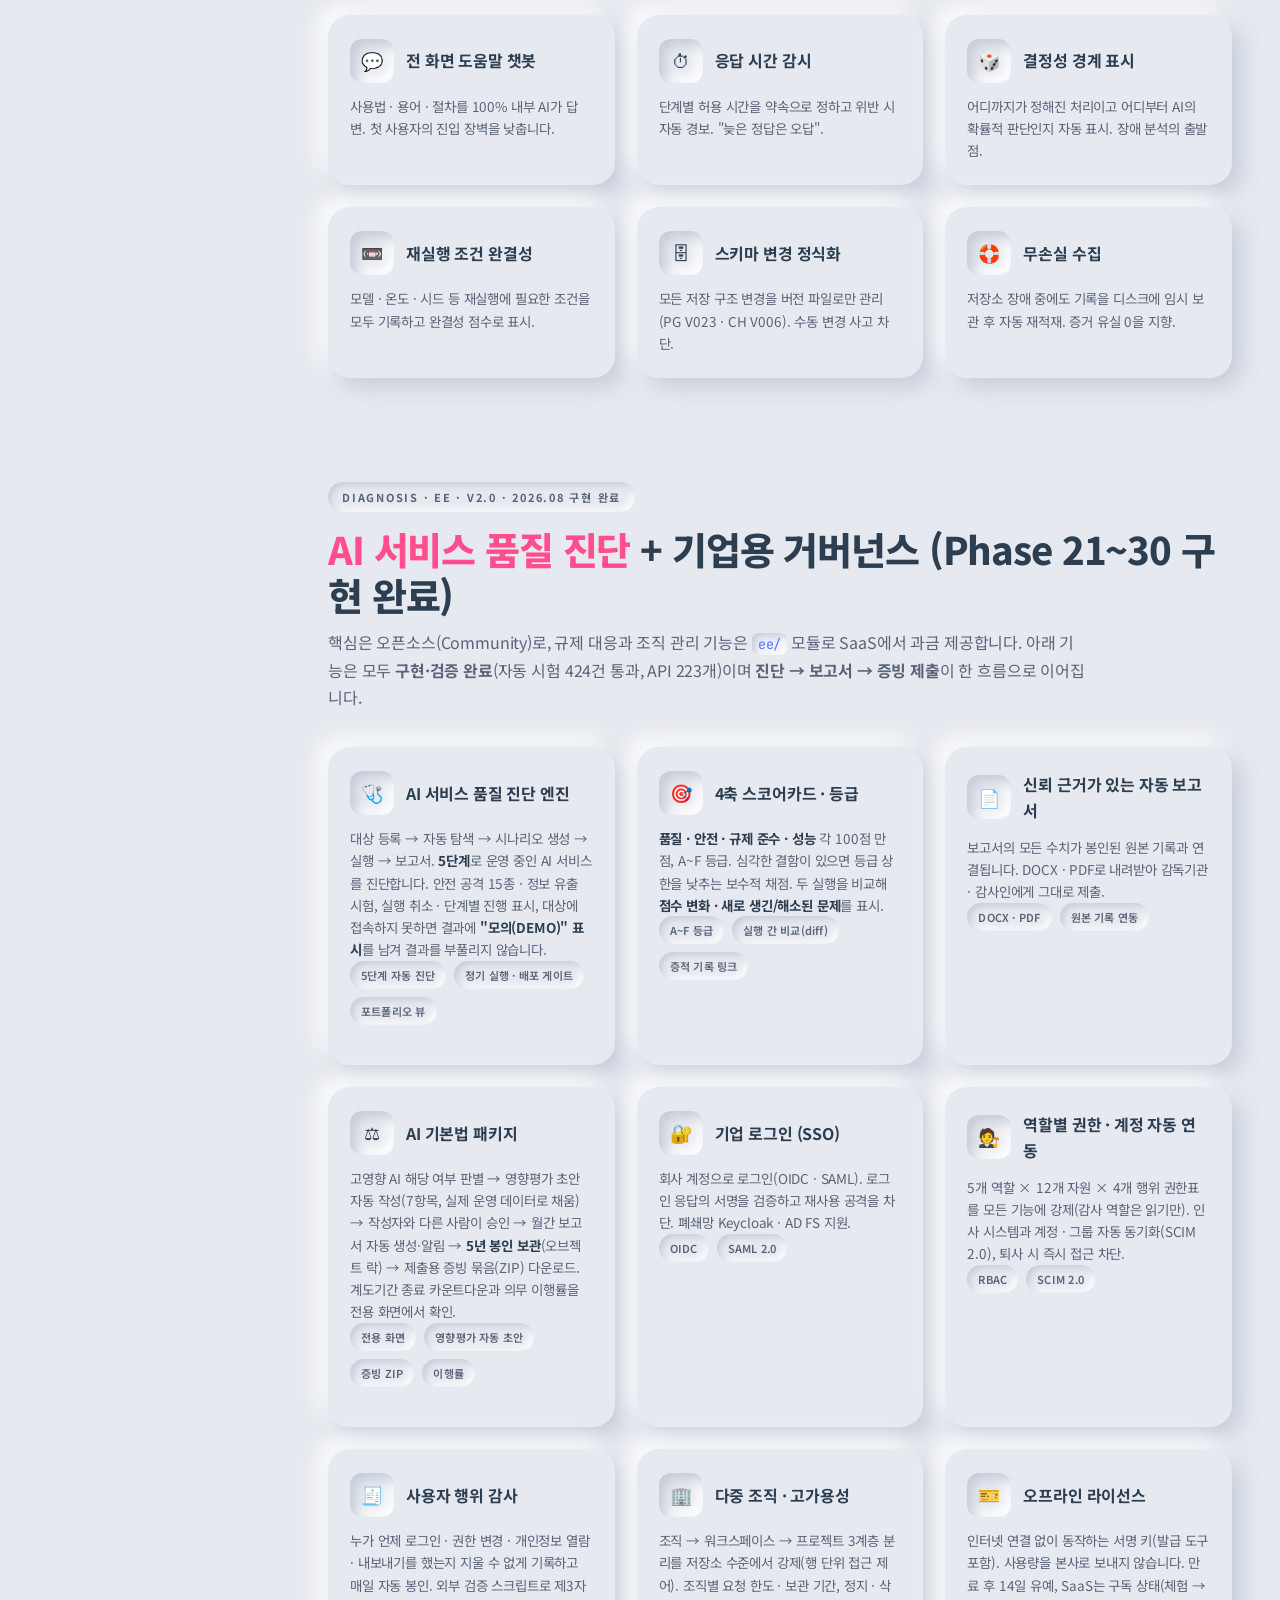
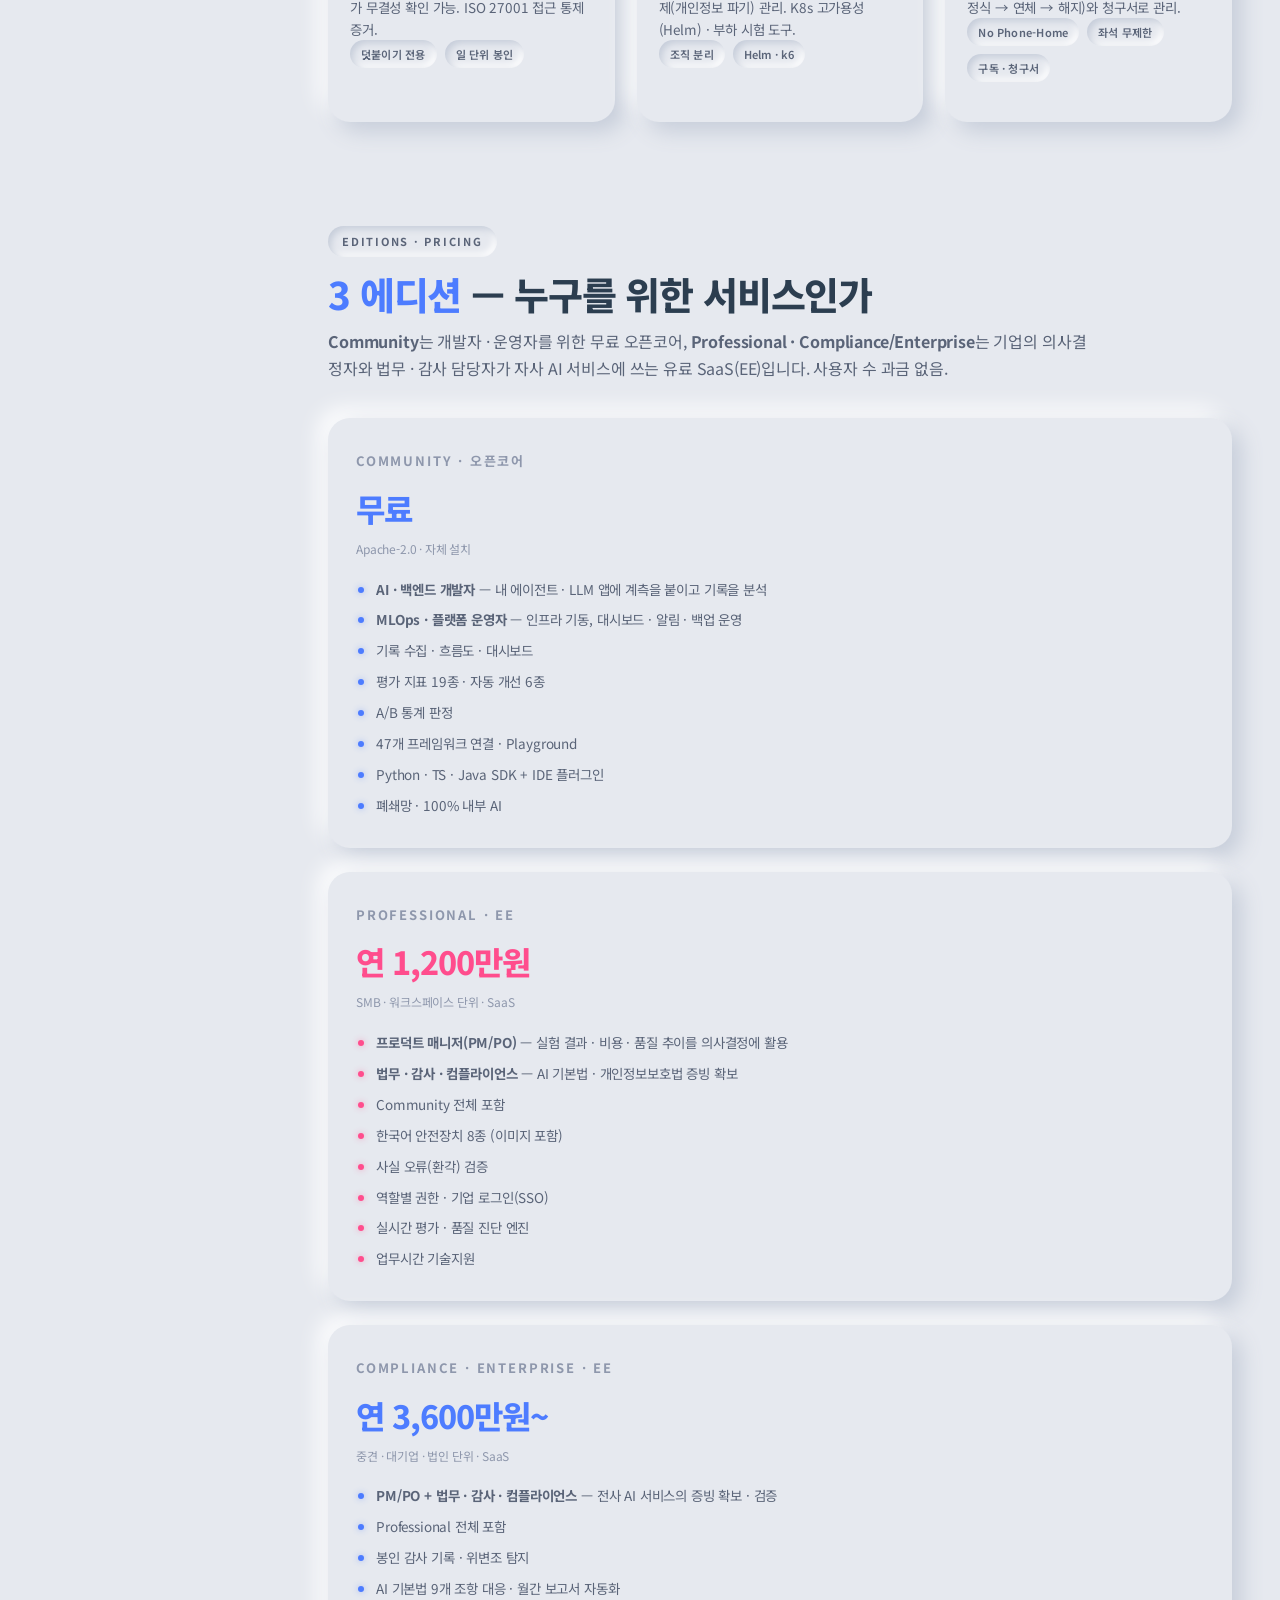
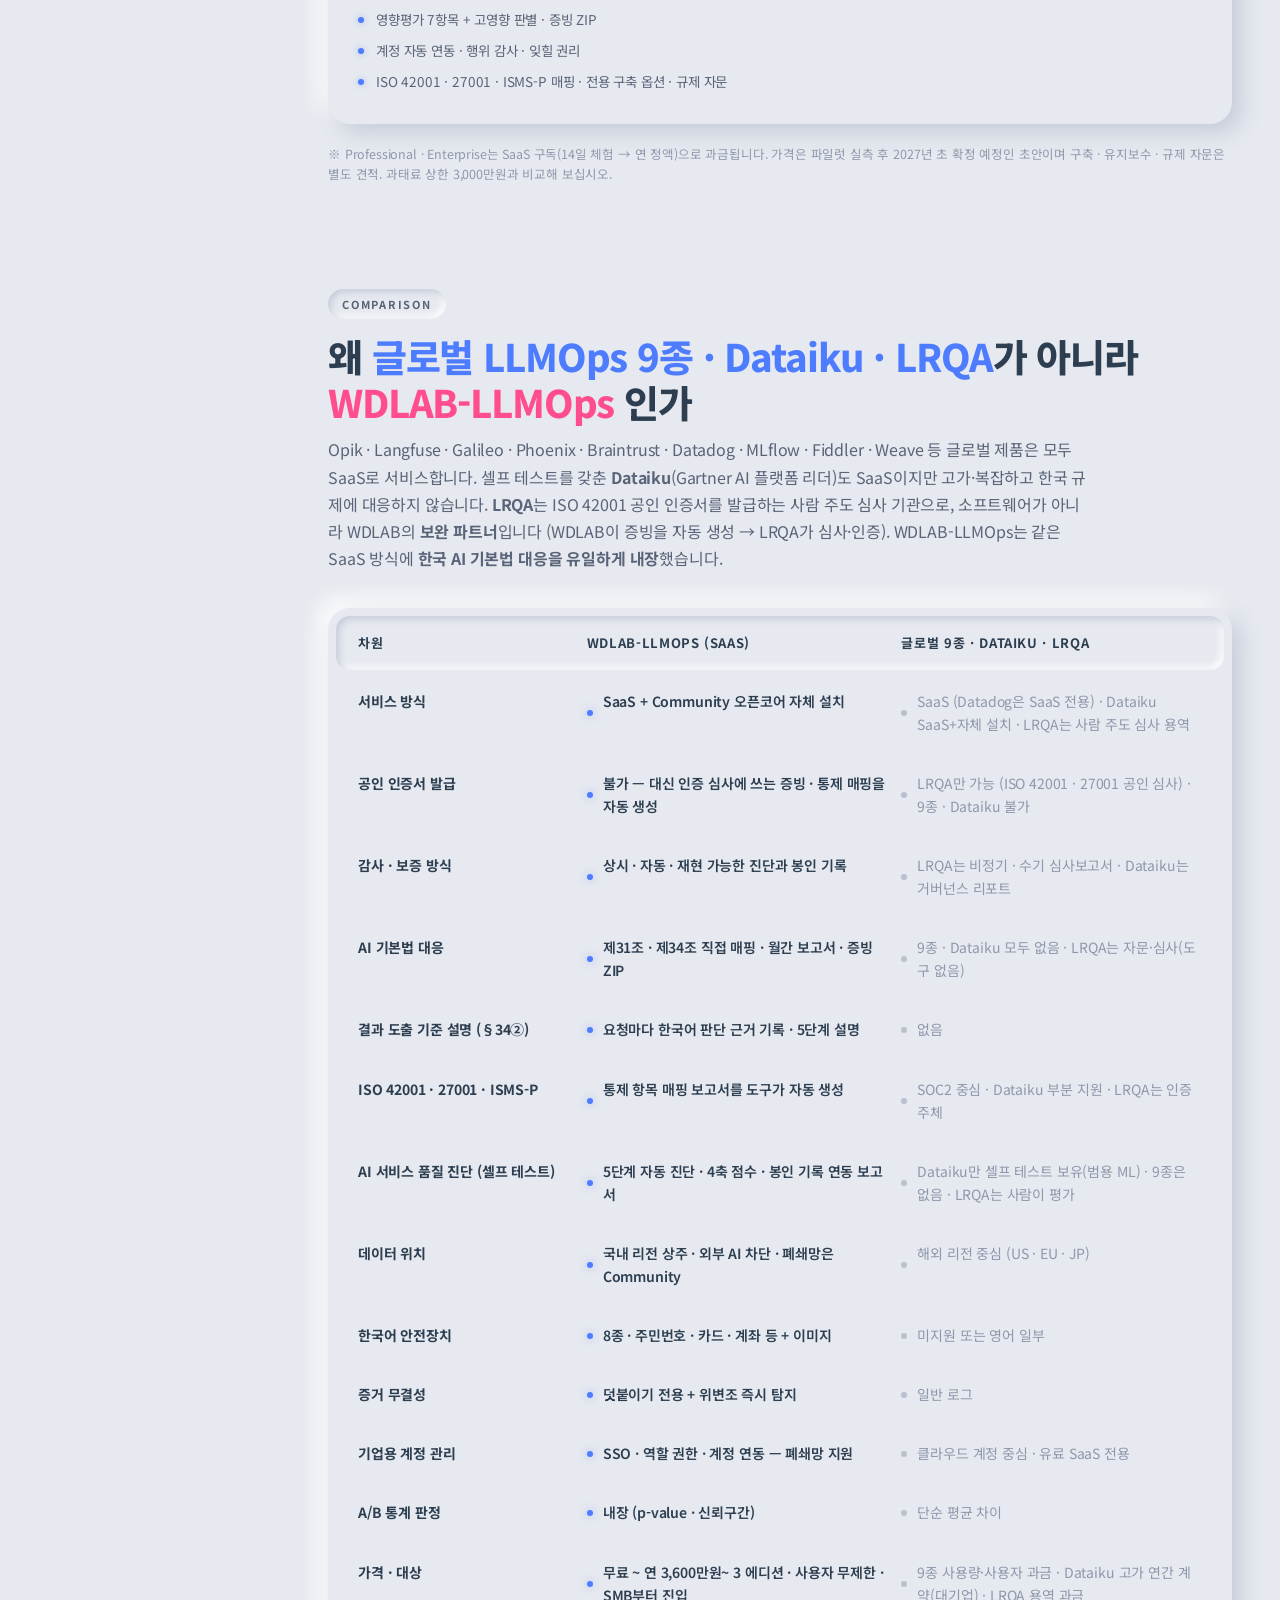
==== commit e13bac6f: "feat(v2.0): Phase 21~30 구현 완료 반영 — API 223 · 프레임워크 47 · 자동 시험 424, 진단 v2·AI 기본법 패키지 전용 화면·SSO 검증·RBA" ====
--- a/index.html
+++ b/index.html
@@ -117,7 +117,7 @@
         <span class="chip neu-pressed">SaaS · Open Core · 3 에디션</span>
         <span class="chip neu-pressed">AI 기본법 제31조 · 제34조 대비</span>
         <span class="chip neu-pressed">⏳ 계도기간 종료 2027.01.22</span>
-        <span class="chip neu-pressed">v2.0.0-dev · 2026.08</span>
+        <span class="chip neu-pressed">v2.0 · Phase 21~30 구현 완료 · 2026.08</span>
       </div>
 
       <h1 class="hero-title">
@@ -158,11 +158,11 @@
           <div class="stat-label">ISO 42001 · 27001 매핑</div>
         </div>
         <div class="stat-card neu-raised">
-          <div class="stat-number text-pink">192</div>
+          <div class="stat-number text-pink">223</div>
           <div class="stat-label">API 기능 (EE 포함)</div>
         </div>
         <div class="stat-card neu-raised">
-          <div class="stat-number text-blue">39</div>
+          <div class="stat-number text-blue">47</div>
           <div class="stat-label">지원 에이전트 프레임워크</div>
         </div>
         <div class="stat-card neu-raised">
@@ -178,7 +178,7 @@
       <div class="hero-proof">
         <span class="chip neu-pressed">✅ 통합 시험 17/17 통과</span>
         <span class="chip neu-pressed">🤖 에이전트 시험 10/10 통과</span>
-        <span class="chip neu-pressed">🧪 단위 시험 111건</span>
+        <span class="chip neu-pressed">🧪 자동 시험 424건 통과</span>
         <span class="chip neu-pressed">🔒 국내 리전 데이터 상주 · 외부 AI 미사용</span>
       </div>
     </section>
@@ -770,24 +770,24 @@
     <!-- ===== v2.0 OPEN CORE · DIAGNOSIS · EE (Phase 21~30) ===== -->
     <section id="enterprise" class="section">
       <div class="section-head">
-        <span class="section-tag">Diagnosis · EE · v2.0.0-dev</span>
-        <h2><span class="text-pink">AI 서비스 품질 진단</span> + 기업용 거버넌스 (Phase 21~30)</h2>
+        <span class="section-tag">Diagnosis · EE · v2.0 · 2026.08 구현 완료</span>
+        <h2><span class="text-pink">AI 서비스 품질 진단</span> + 기업용 거버넌스 (Phase 21~30 구현 완료)</h2>
         <p class="section-lead">
           핵심은 오픈소스(Community)로, 규제 대응과 조직 관리 기능은 <code>ee/</code> 모듈로 SaaS에서 과금 제공합니다.
-          <b>진단 → 보고서 → 증빙 제출</b>까지 한 흐름으로 이어집니다.
+          아래 기능은 모두 <b>구현·검증 완료</b>(자동 시험 424건 통과, API 223개)이며 <b>진단 → 보고서 → 증빙 제출</b>이 한 흐름으로 이어집니다.
         </p>
       </div>
 
       <div class="grid-cards">
         <div class="feat-card neu-raised">
           <div class="feat-head"><span class="feat-icon neu-pressed">🩺</span><h4>AI 서비스 품질 진단 엔진</h4></div>
-          <p>대상 등록 → 자동 탐색 → 시나리오 생성 → 실행 → 보고서. <b>5단계</b>로 운영 중인 AI 서비스를 진단합니다. 안전 공격 15종 · 정보 유출 시험 포함.</p>
-          <div class="pillar-tags"><span>5단계 자동 진단</span><span>소스 수정 불필요</span></div>
+          <p>대상 등록 → 자동 탐색 → 시나리오 생성 → 실행 → 보고서. <b>5단계</b>로 운영 중인 AI 서비스를 진단합니다. 안전 공격 15종 · 정보 유출 시험, 실행 취소 · 단계별 진행 표시, 대상에 접속하지 못하면 결과에 <b>"모의(DEMO)" 표시</b>를 남겨 결과를 부풀리지 않습니다.</p>
+          <div class="pillar-tags"><span>5단계 자동 진단</span><span>정기 실행 · 배포 게이트</span><span>포트폴리오 뷰</span></div>
         </div>
         <div class="feat-card neu-raised">
           <div class="feat-head"><span class="feat-icon neu-pressed">🎯</span><h4>4축 스코어카드 · 등급</h4></div>
-          <p><b>품질 · 안전 · 규제 준수 · 성능</b> 각 100점 만점, A~F 등급. 발견 사항과 개선 권고를 함께 제시. 진단 이력으로 추세 확인.</p>
-          <div class="pillar-tags"><span>A~F 등급</span><span>추세 비교</span></div>
+          <p><b>품질 · 안전 · 규제 준수 · 성능</b> 각 100점 만점, A~F 등급. 심각한 결함이 있으면 등급 상한을 낮추는 보수적 채점. 두 실행을 비교해 <b>점수 변화 · 새로 생긴/해소된 문제</b>를 표시.</p>
+          <div class="pillar-tags"><span>A~F 등급</span><span>실행 간 비교(diff)</span><span>증적 기록 링크</span></div>
         </div>
         <div class="feat-card neu-raised">
           <div class="feat-head"><span class="feat-icon neu-pressed">📄</span><h4>신뢰 근거가 있는 자동 보고서</h4></div>
@@ -796,33 +796,33 @@
         </div>
         <div class="feat-card neu-raised">
           <div class="feat-head"><span class="feat-icon neu-pressed">⚖️</span><h4>AI 기본법 패키지</h4></div>
-          <p>고영향 AI 해당 여부 판별 → 영향평가 초안 자동 작성(7항목) → 승인 → <b>5년 봉인 보관</b> → 제출용 증빙 묶음(ZIP). 계도기간 종료 카운트다운과 의무 이행률 표시.</p>
-          <div class="pillar-tags"><span>영향평가 자동 초안</span><span>증빙 ZIP</span><span>이행률</span></div>
+          <p>고영향 AI 해당 여부 판별 → 영향평가 초안 자동 작성(7항목, 실제 운영 데이터로 채움) → 작성자와 다른 사람이 승인 → 월간 보고서 자동 생성·알림 → <b>5년 봉인 보관</b>(오브젝트 락) → 제출용 증빙 묶음(ZIP) 다운로드. 계도기간 종료 카운트다운과 의무 이행률을 전용 화면에서 확인.</p>
+          <div class="pillar-tags"><span>전용 화면</span><span>영향평가 자동 초안</span><span>증빙 ZIP</span><span>이행률</span></div>
         </div>
         <div class="feat-card neu-raised">
           <div class="feat-head"><span class="feat-icon neu-pressed">🔐</span><h4>기업 로그인 (SSO)</h4></div>
-          <p>회사 계정으로 로그인(OIDC · SAML). 폐쇄망 Keycloak · AD FS 지원.</p>
+          <p>회사 계정으로 로그인(OIDC · SAML). 로그인 응답의 서명을 검증하고 재사용 공격을 차단. 폐쇄망 Keycloak · AD FS 지원.</p>
           <div class="pillar-tags"><span>OIDC</span><span>SAML 2.0</span></div>
         </div>
         <div class="feat-card neu-raised">
           <div class="feat-head"><span class="feat-icon neu-pressed">🧑‍⚖️</span><h4>역할별 권한 · 계정 자동 연동</h4></div>
-          <p>5개 역할 × 12개 자원 × 4개 행위 권한표. 인사 시스템과 계정 자동 동기화(SCIM), 퇴사 시 즉시 접근 차단.</p>
+          <p>5개 역할 × 12개 자원 × 4개 행위 권한표를 모든 기능에 강제(감사 역할은 읽기만). 인사 시스템과 계정 · 그룹 자동 동기화(SCIM 2.0), 퇴사 시 즉시 접근 차단.</p>
           <div class="pillar-tags"><span>RBAC</span><span>SCIM 2.0</span></div>
         </div>
         <div class="feat-card neu-raised">
           <div class="feat-head"><span class="feat-icon neu-pressed">🧾</span><h4>사용자 행위 감사</h4></div>
-          <p>누가 언제 로그인 · 권한 변경 · 개인정보 열람 · 내보내기를 했는지 지울 수 없게 기록. ISO 27001 접근 통제 증거.</p>
+          <p>누가 언제 로그인 · 권한 변경 · 개인정보 열람 · 내보내기를 했는지 지울 수 없게 기록하고 매일 자동 봉인. 외부 검증 스크립트로 제3자가 무결성 확인 가능. ISO 27001 접근 통제 증거.</p>
           <div class="pillar-tags"><span>덧붙이기 전용</span><span>일 단위 봉인</span></div>
         </div>
         <div class="feat-card neu-raised">
           <div class="feat-head"><span class="feat-icon neu-pressed">🏢</span><h4>다중 조직 · 고가용성</h4></div>
-          <p>조직 → 워크스페이스 → 프로젝트 3계층 분리. K8s 고가용성 구성(Helm)과 부하 시험 도구 제공.</p>
+          <p>조직 → 워크스페이스 → 프로젝트 3계층 분리를 저장소 수준에서 강제(행 단위 접근 제어). 조직별 요청 한도 · 보관 기간, 정지 · 삭제(개인정보 파기) 관리. K8s 고가용성(Helm) · 부하 시험 도구.</p>
           <div class="pillar-tags"><span>조직 분리</span><span>Helm · k6</span></div>
         </div>
         <div class="feat-card neu-raised">
           <div class="feat-head"><span class="feat-icon neu-pressed">🎫</span><h4>오프라인 라이선스</h4></div>
-          <p>인터넷 연결 없이 동작하는 서명 키. 사용량을 본사로 보내지 않습니다. 만료 후 14일 유예.</p>
-          <div class="pillar-tags"><span>No Phone-Home</span><span>좌석 무제한</span></div>
+          <p>인터넷 연결 없이 동작하는 서명 키(발급 도구 포함). 사용량을 본사로 보내지 않습니다. 만료 후 14일 유예, SaaS는 구독 상태(체험 → 정식 → 연체 → 해지)와 청구서로 관리.</p>
+          <div class="pillar-tags"><span>No Phone-Home</span><span>좌석 무제한</span><span>구독 · 청구서</span></div>
         </div>
       </div>
     </section>
@@ -849,7 +849,7 @@
             <li>기록 수집 · 흐름도 · 대시보드</li>
             <li>평가 지표 19종 · 자동 개선 6종</li>
             <li>A/B 통계 판정</li>
-            <li>39개 프레임워크 연결 · Playground</li>
+            <li>47개 프레임워크 연결 · Playground</li>
             <li>Python · TS · Java SDK + IDE 플러그인</li>
             <li>폐쇄망 · 100% 내부 AI</li>
           </ul>
@@ -1018,9 +1018,9 @@
           <p>도움말 챗봇 · 응답 시간 감시 · 결정성 경계 · 무손실 수집</p>
         </div>
         <div class="tl-item neu-raised pulse-card">
-          <div class="tl-tag tl-current">v2.0.0-dev · Phase 21~30 · NOW</div>
-          <h4>Open Core · 진단 · AI 기본법 패키지 (진행 중)</h4>
-          <p>SSO · 권한 · 행위 감사 · 다중 조직 · 오프라인 라이선스 · 품질 진단 엔진 · 영향평가 · 증빙 ZIP</p>
+          <div class="tl-tag tl-current">v2.0 · Phase 21~30 · 2026.08 구현 완료</div>
+          <h4>Open Core · 진단 · AI 기본법 패키지</h4>
+          <p>SSO(서명 검증) · 권한 전면 강제 · 계정 자동 연동 · 행위 감사 자동 봉인 · 다중 조직(행 단위 격리) · 오프라인 라이선스 · 구독 · 품질 진단 엔진 v2 · 영향평가 · 증빙 ZIP · 전용 화면 — 자동 시험 424건</p>
         </div>
         <div class="tl-item neu-raised">
           <div class="tl-tag">2027.01.22</div>
@@ -1078,7 +1078,7 @@
           </div>
         </div>
         <div class="footer-meta">
-          <div>v2.0.0-dev · Phase 21~30 진행 중 · 2026.08</div>
+          <div>v2.0 · Phase 21~30 구현 완료 · 2026.08</div>
           <div>© WDLAB · AI 기본법 계도기간 종료(2027.01.22) 대비</div>
         </div>
       </div>
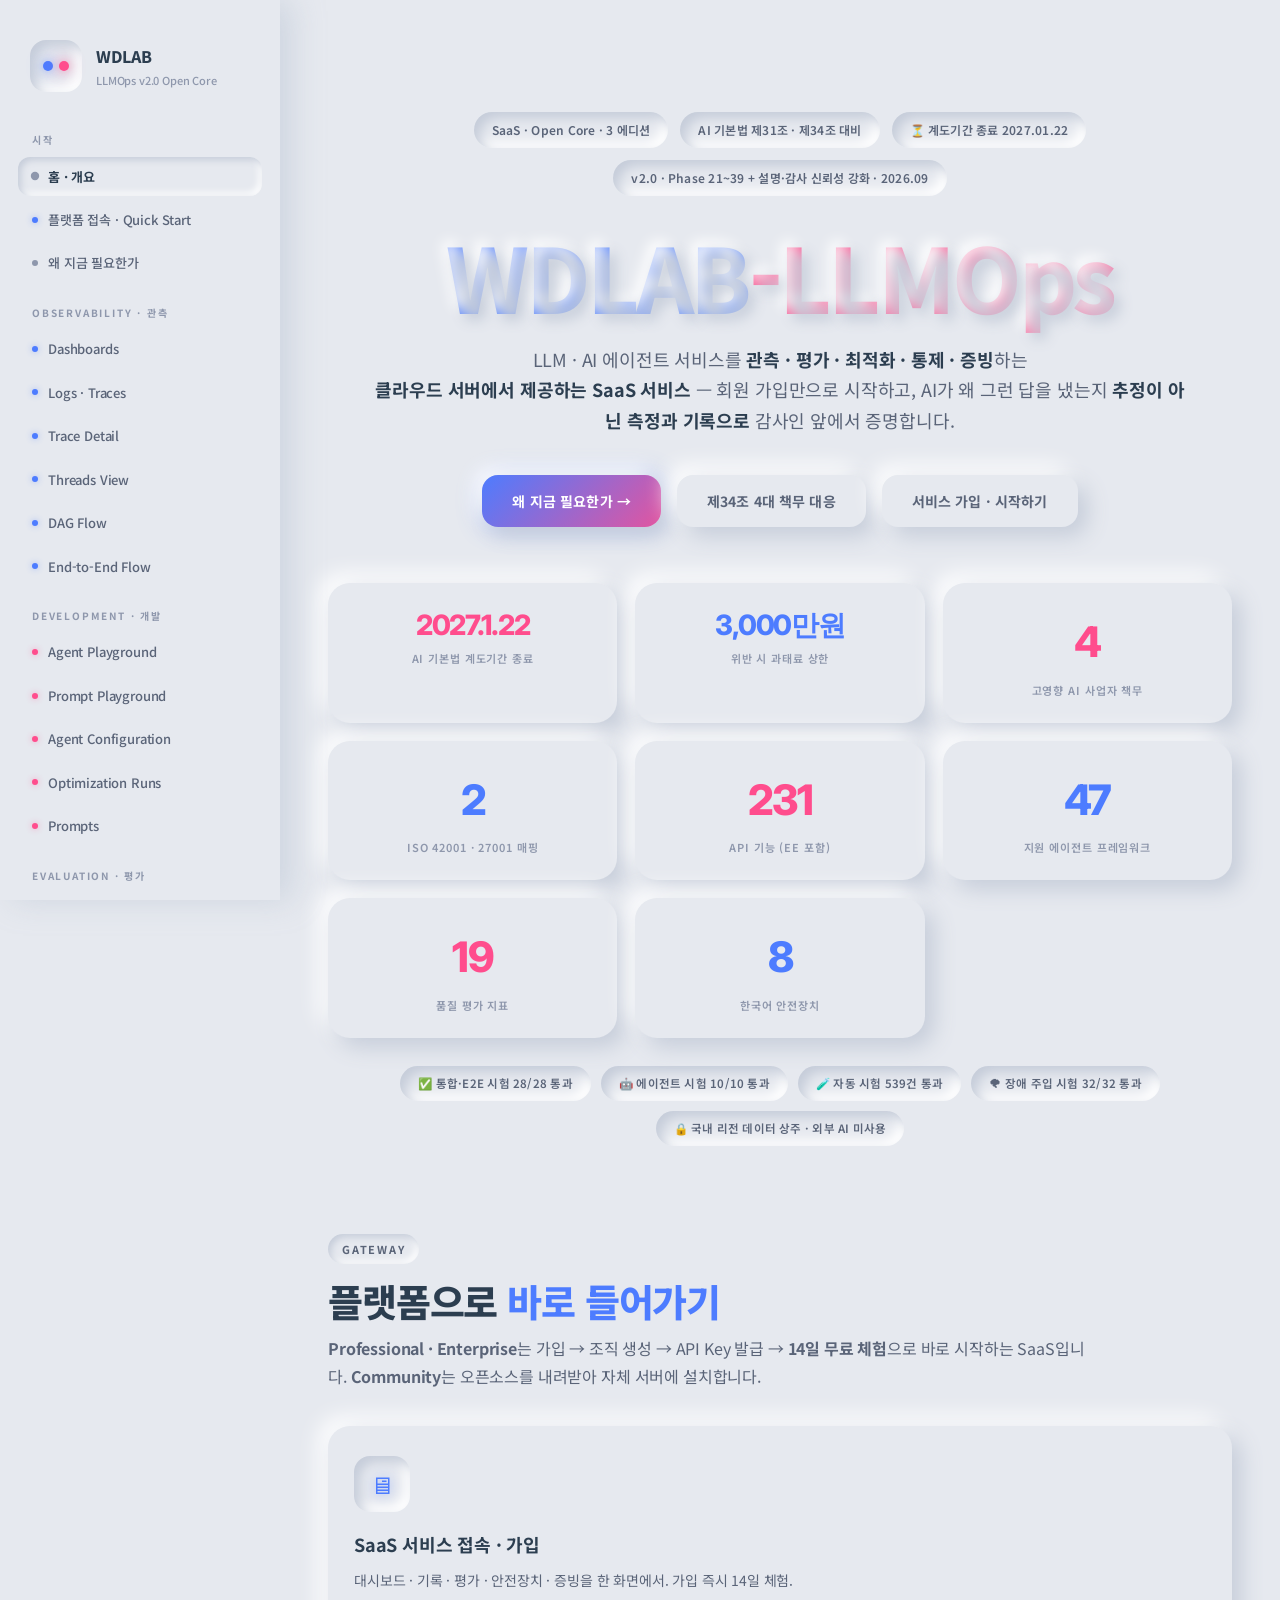
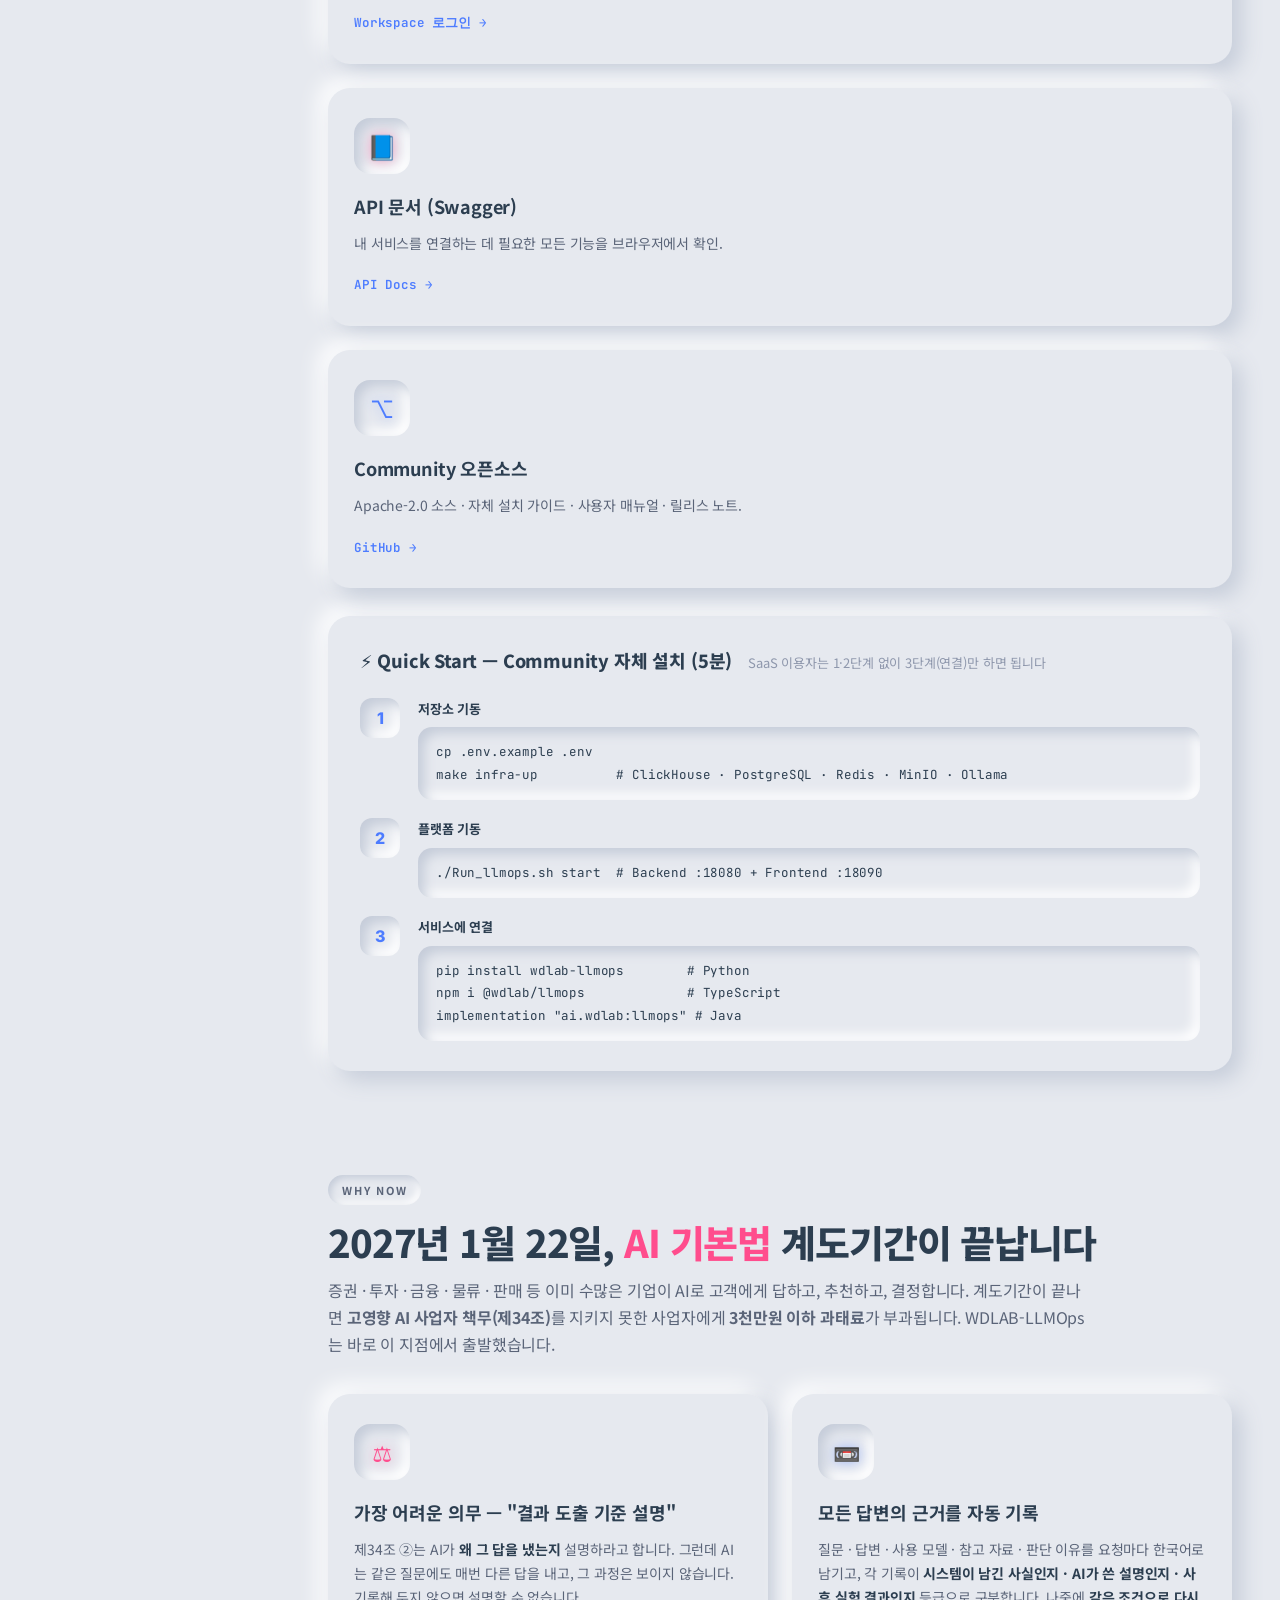
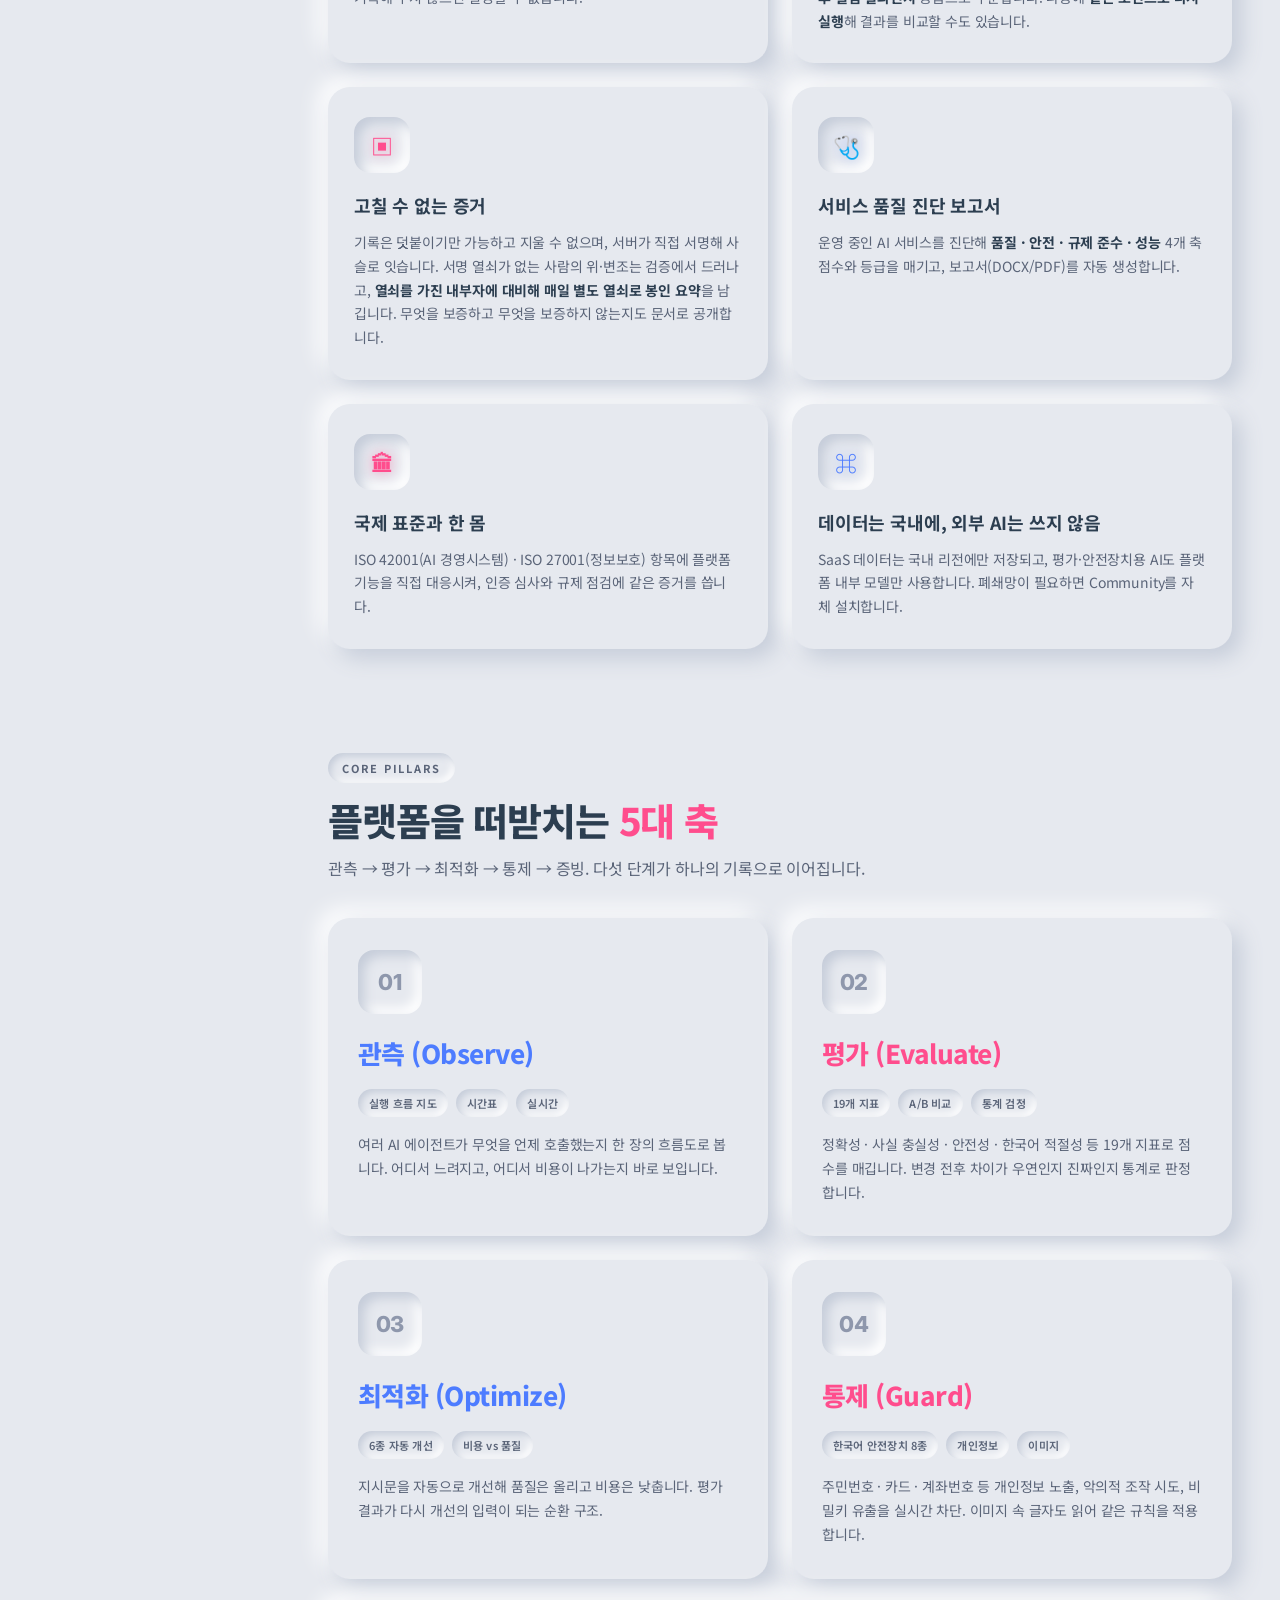
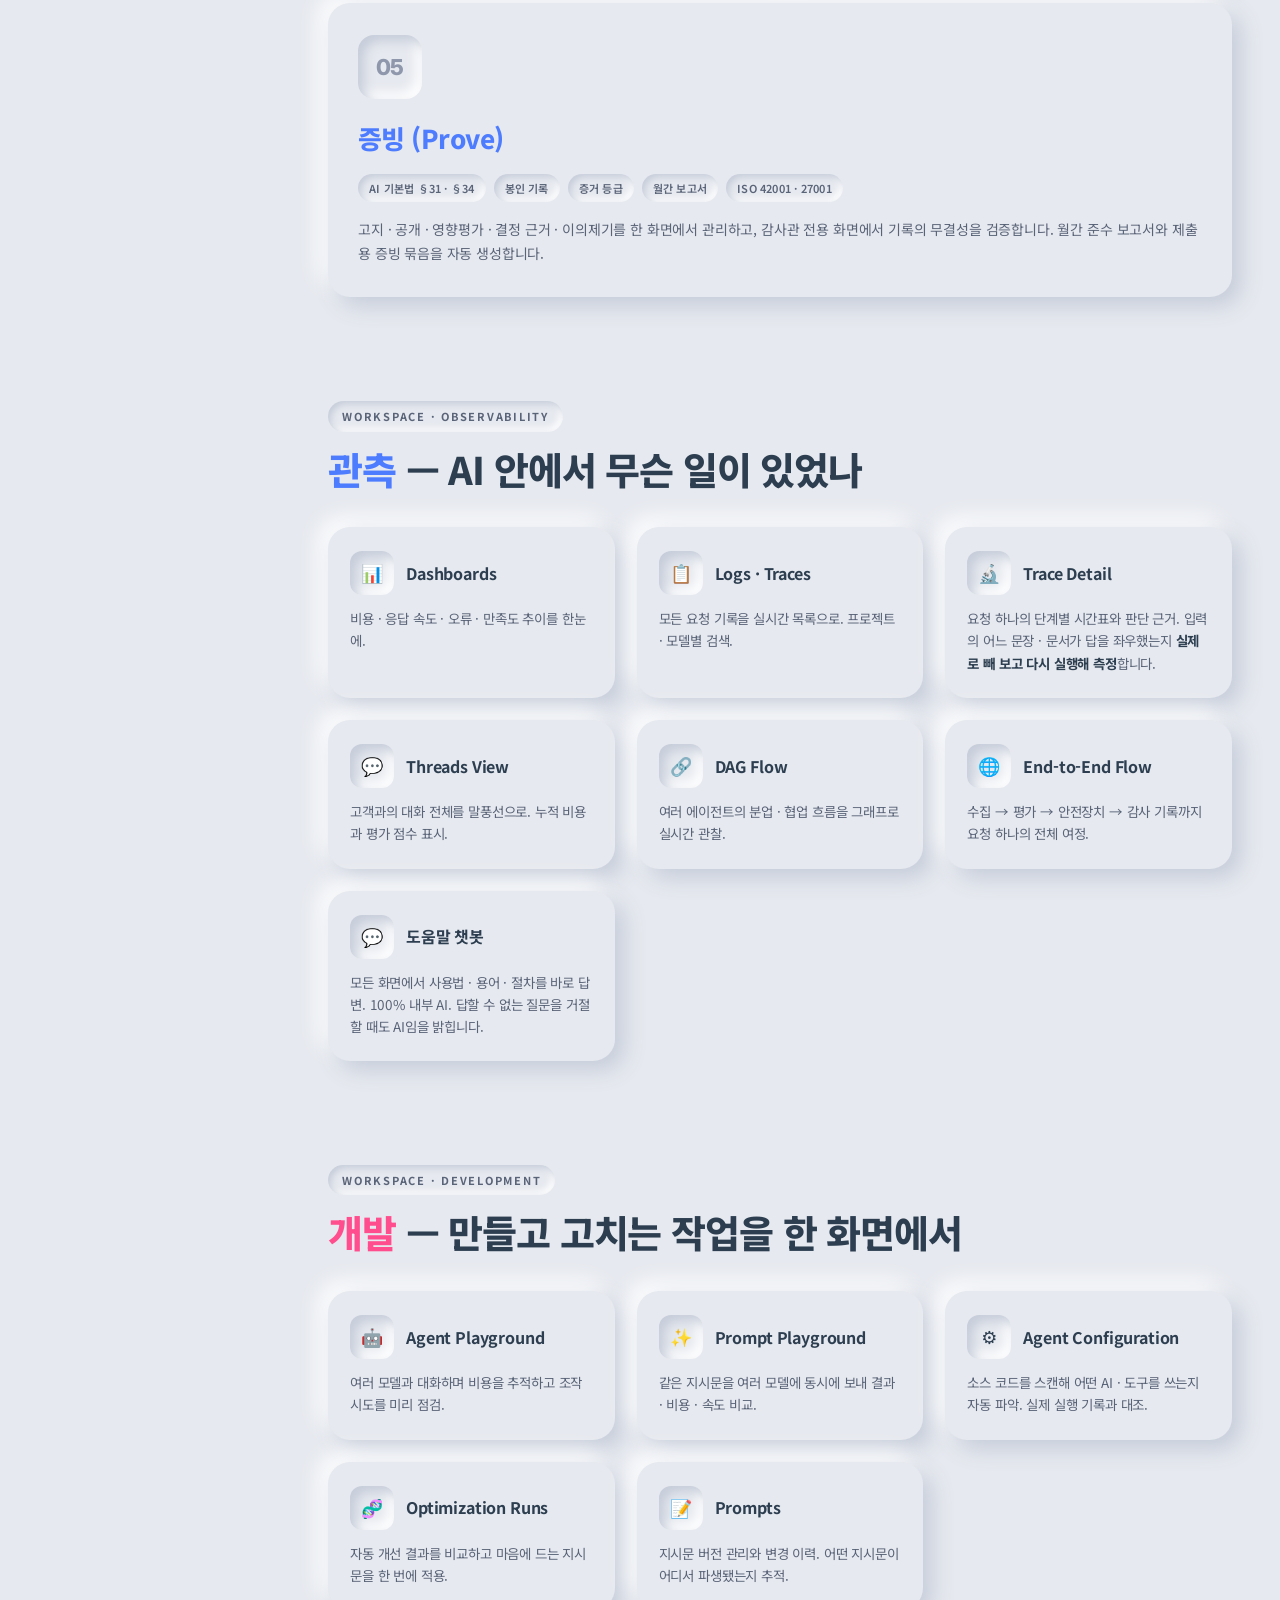
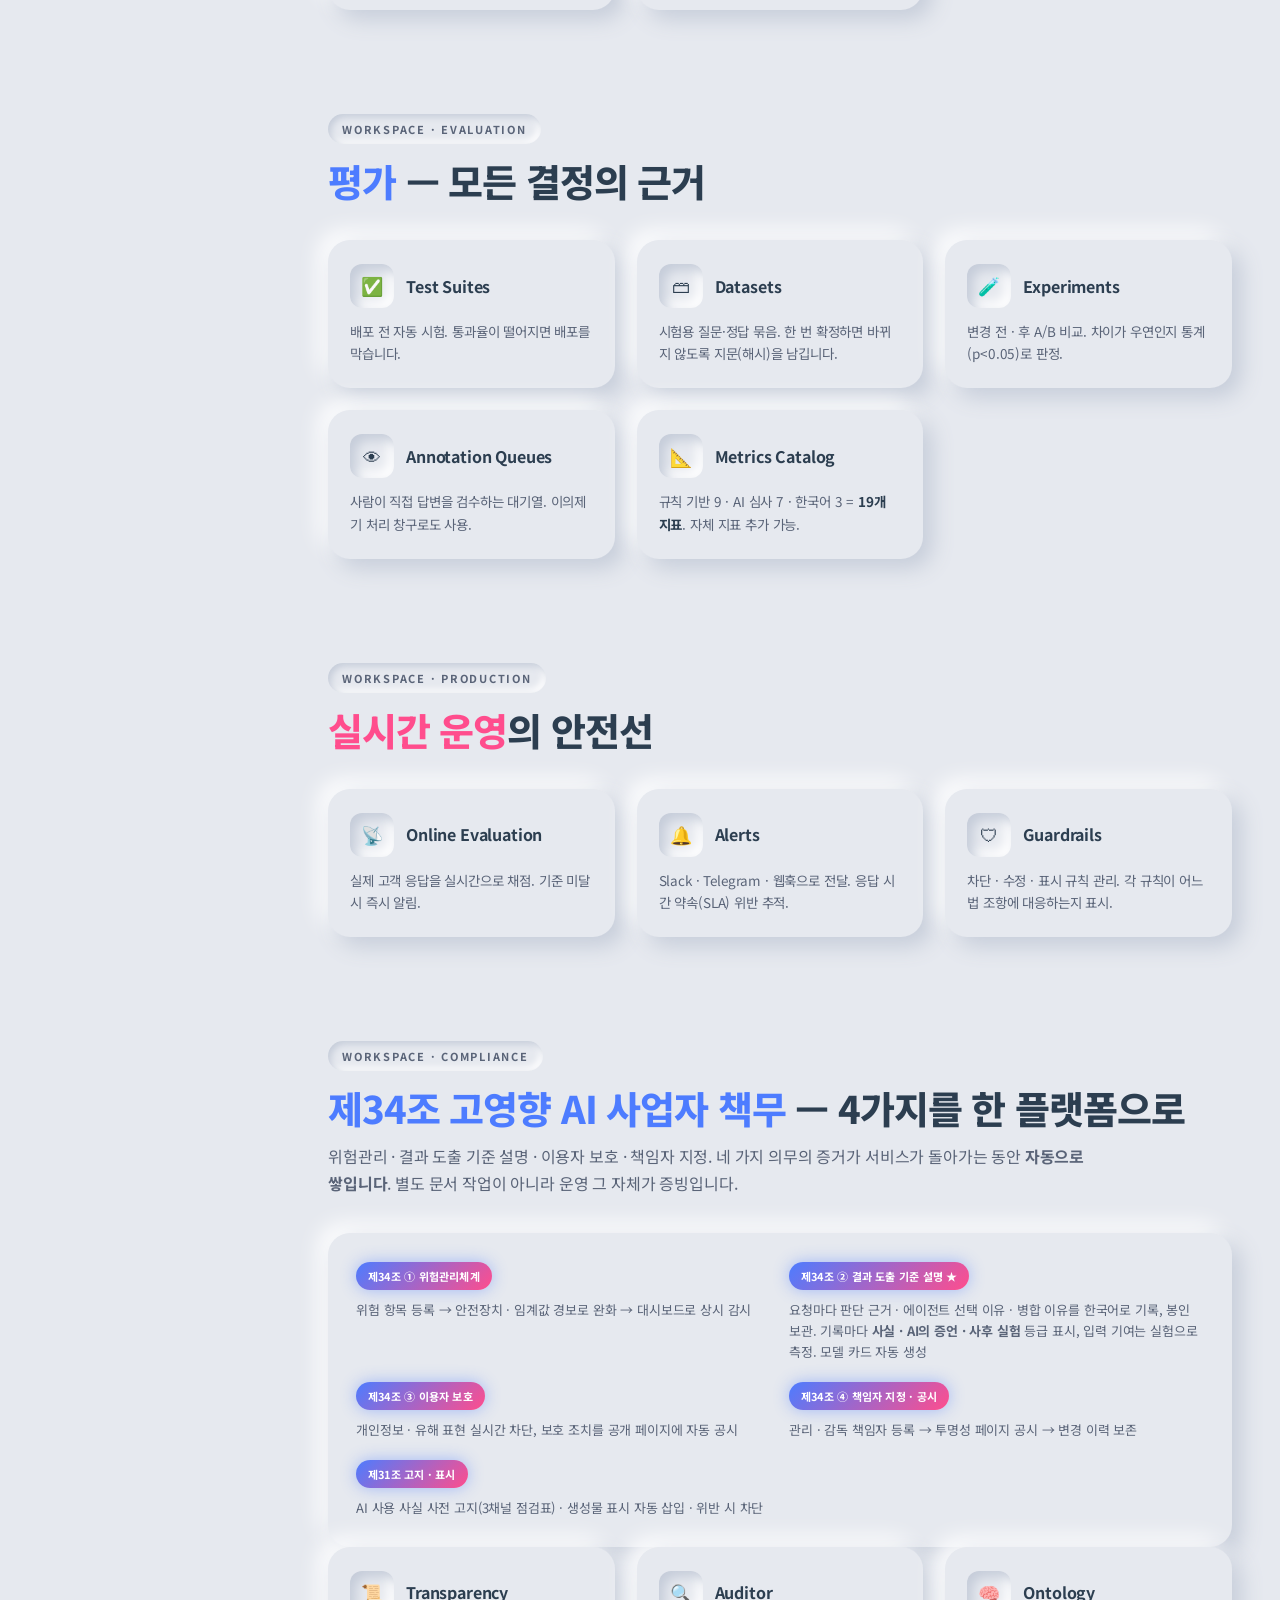
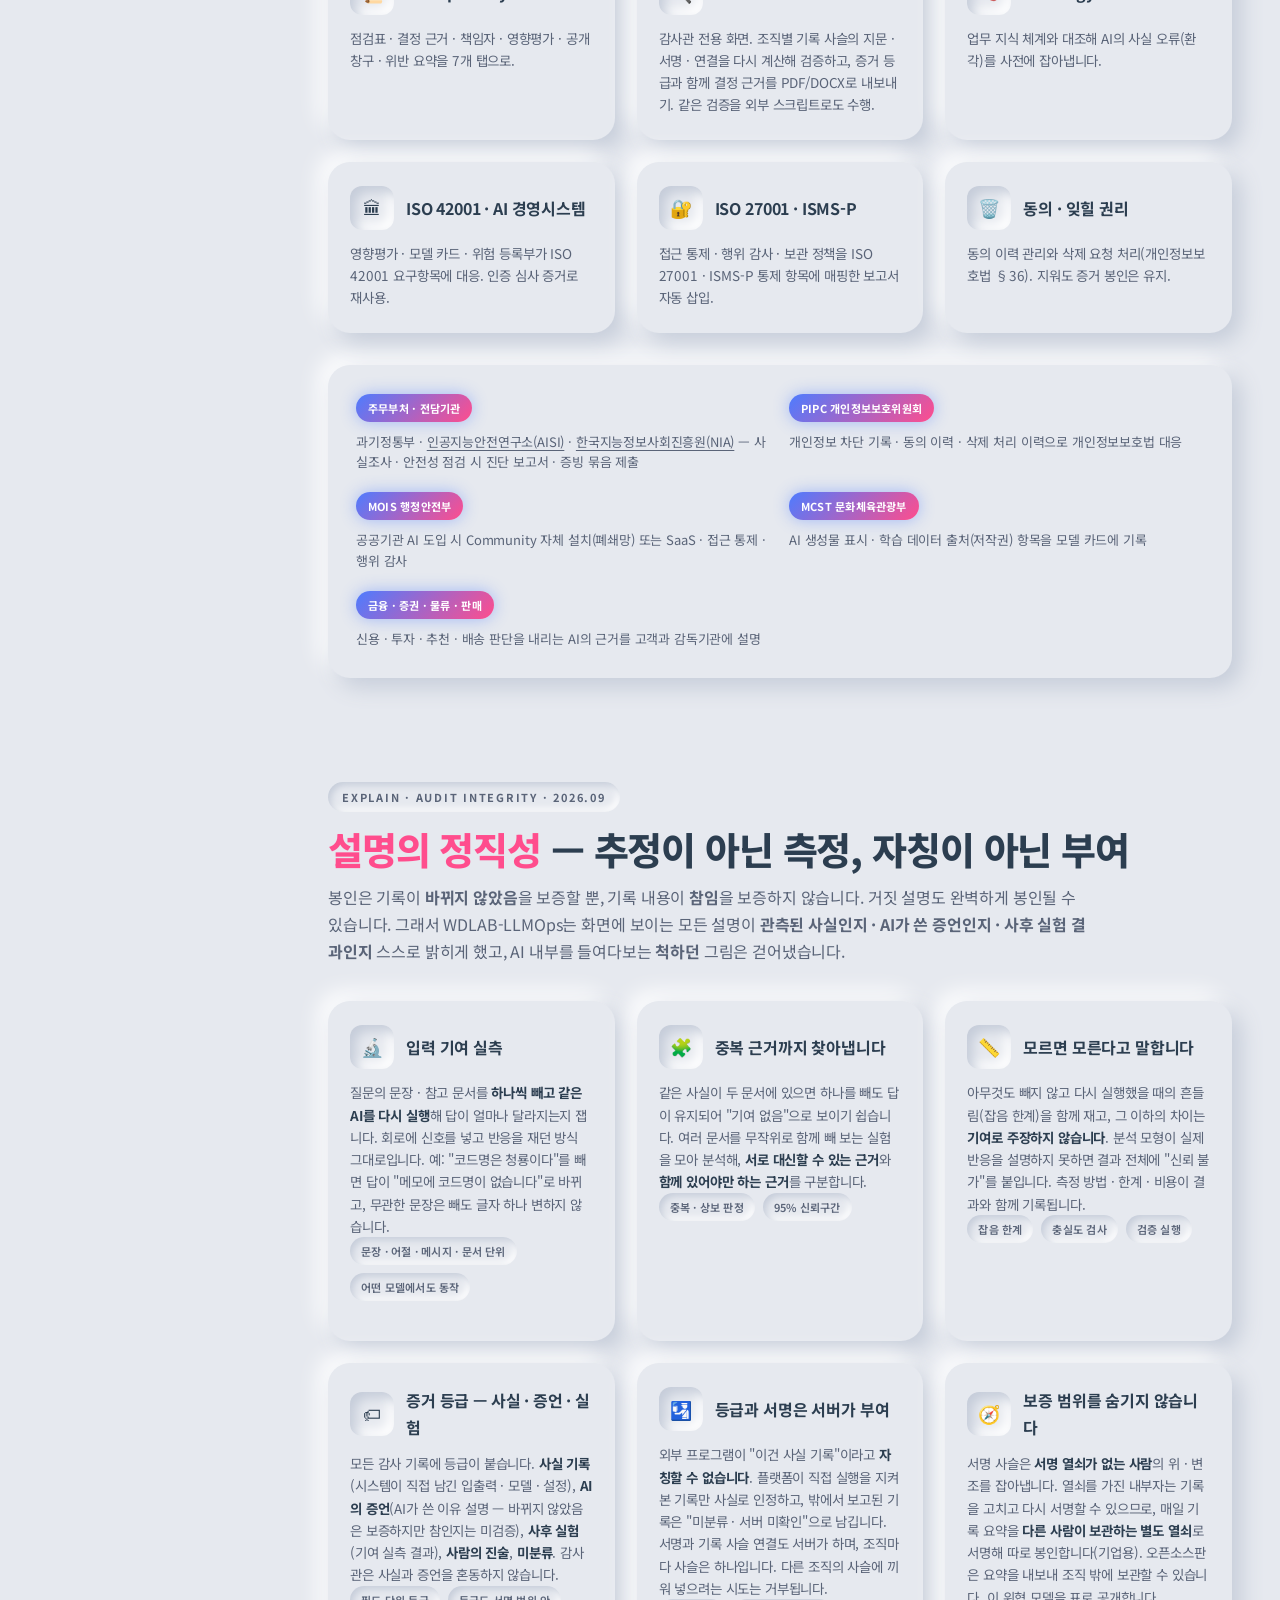
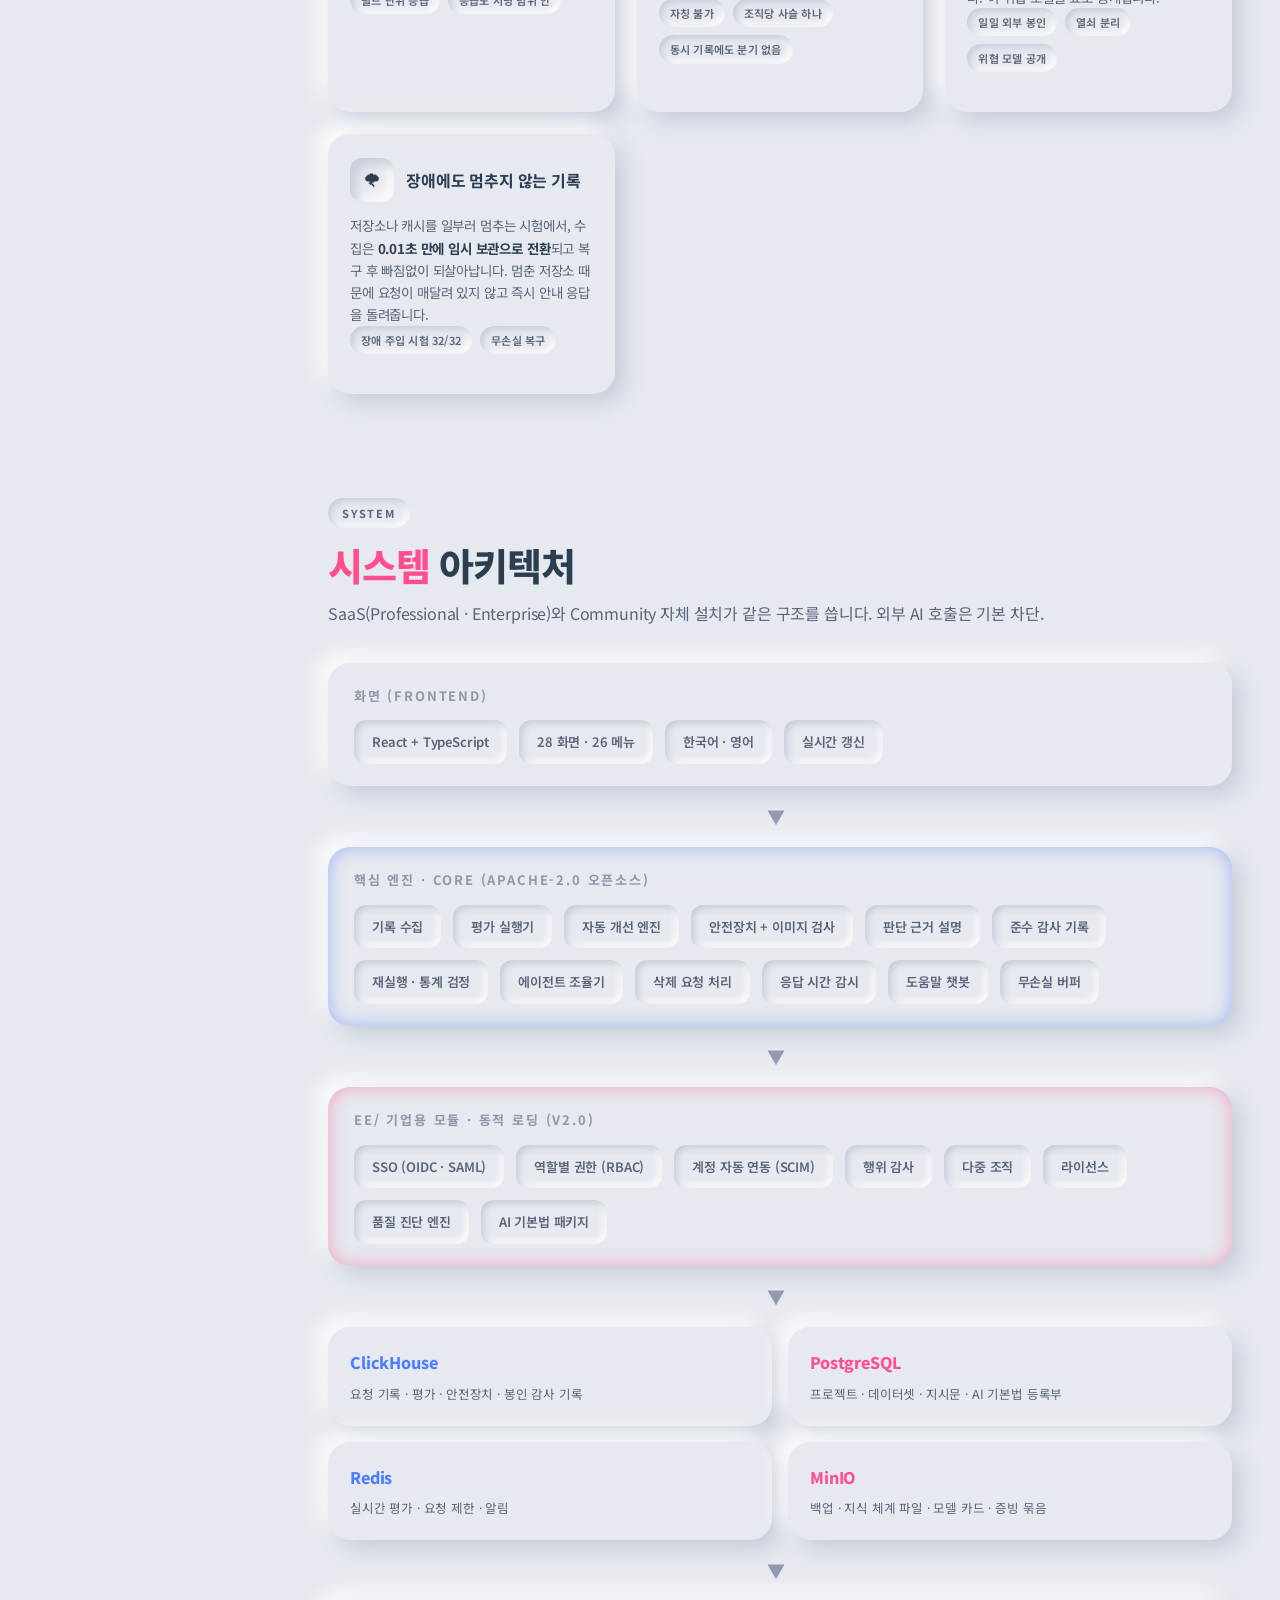
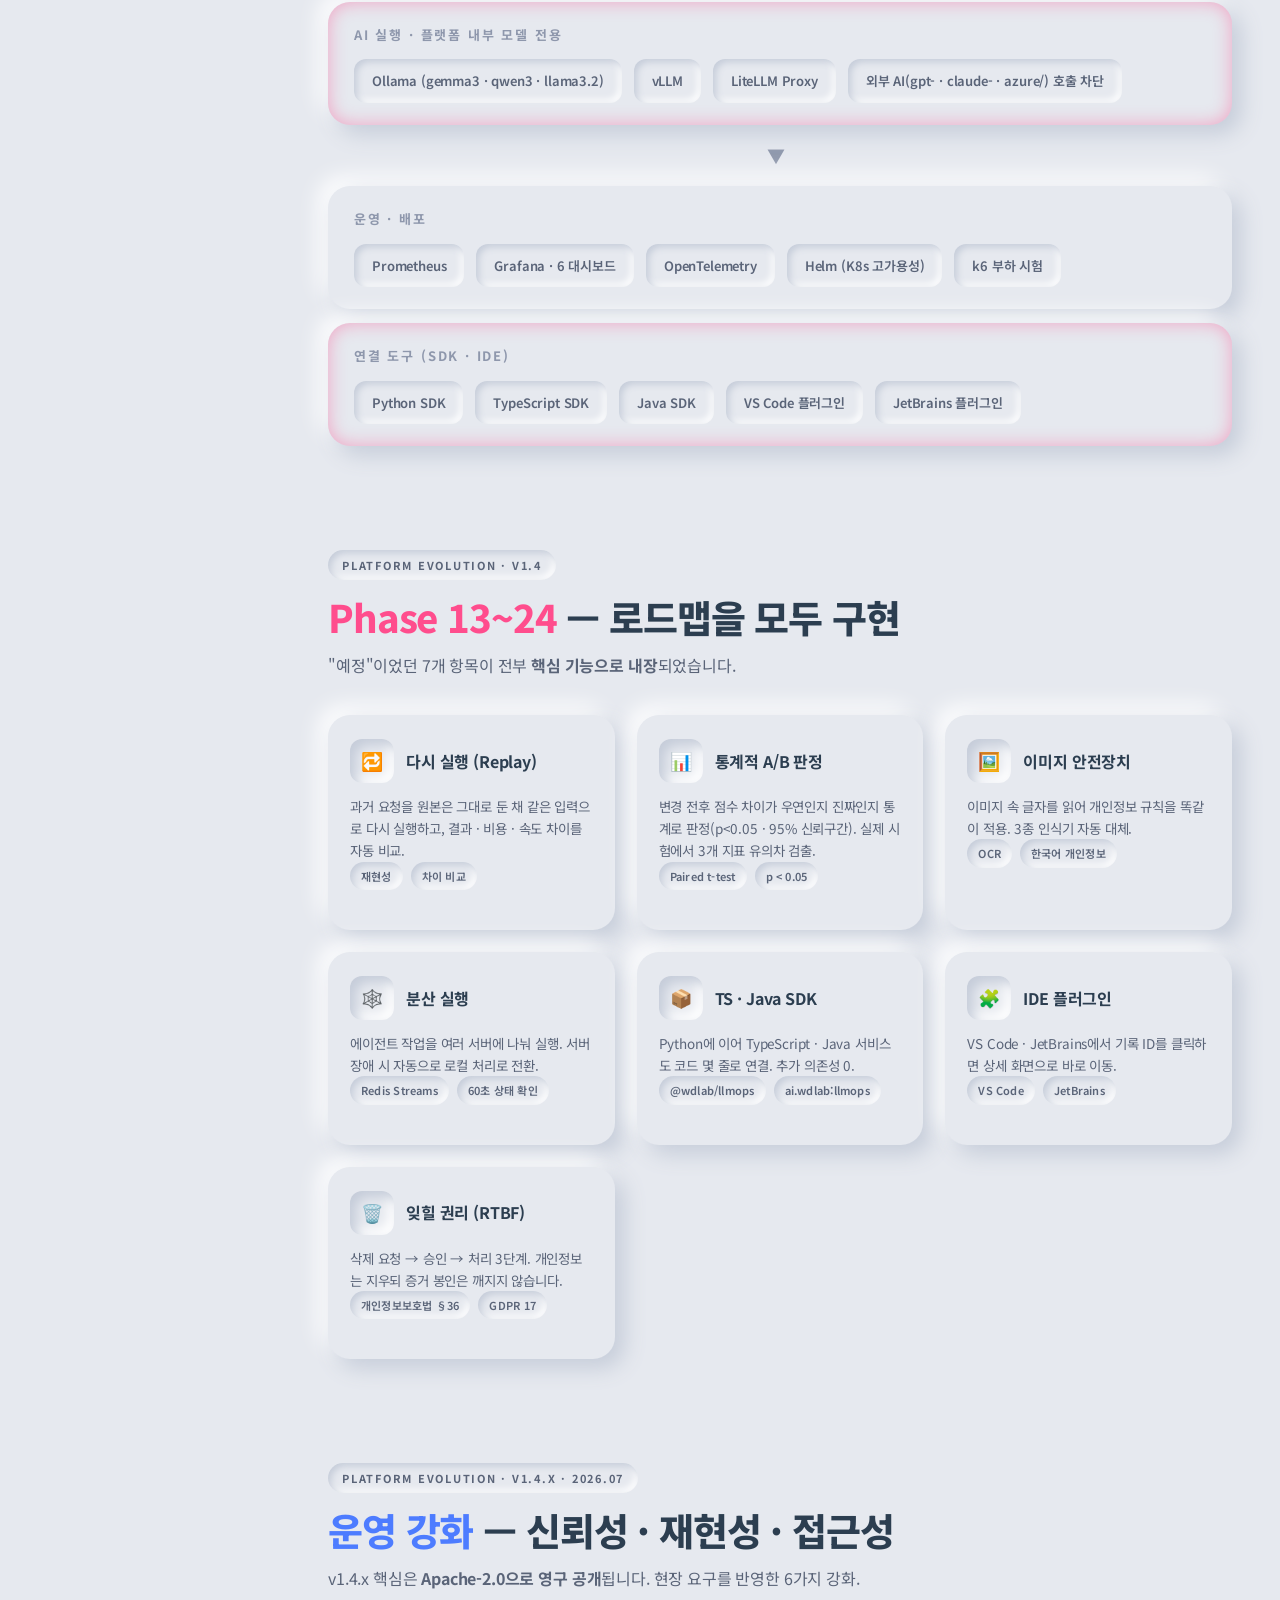
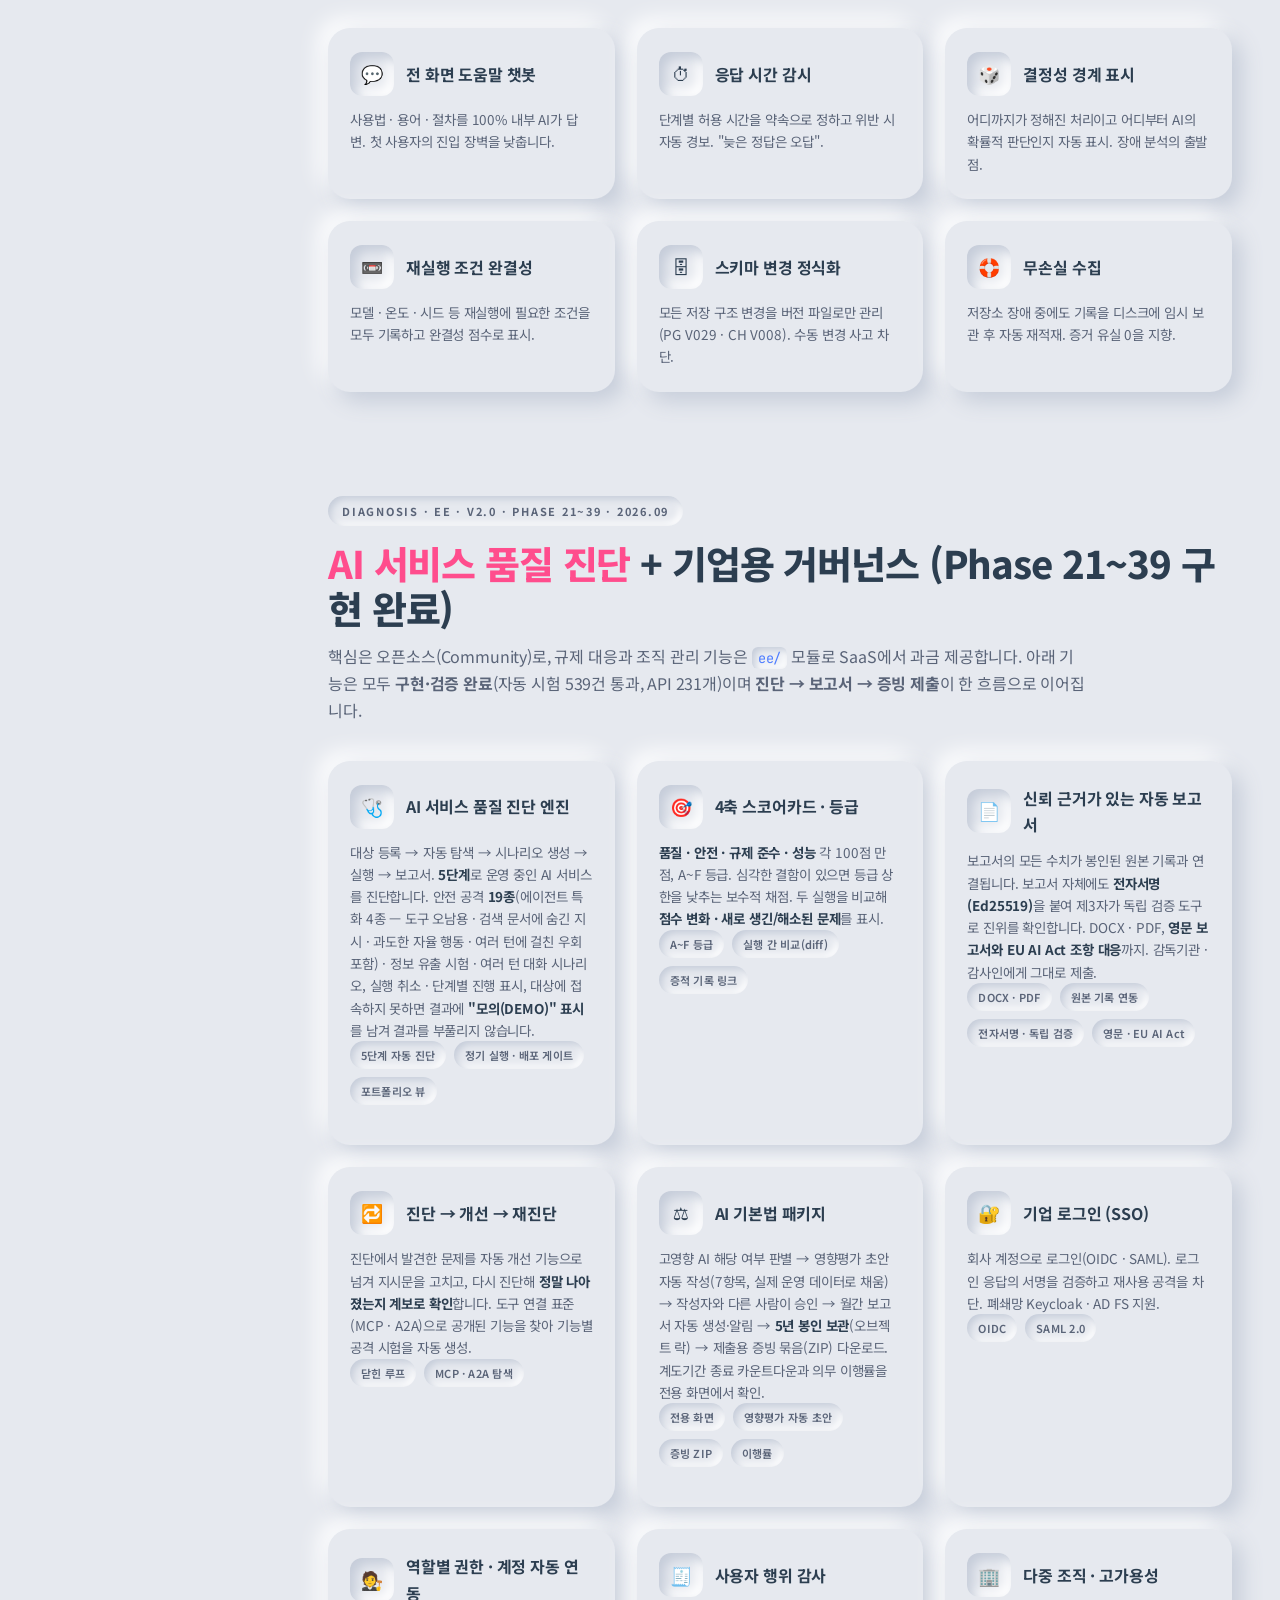
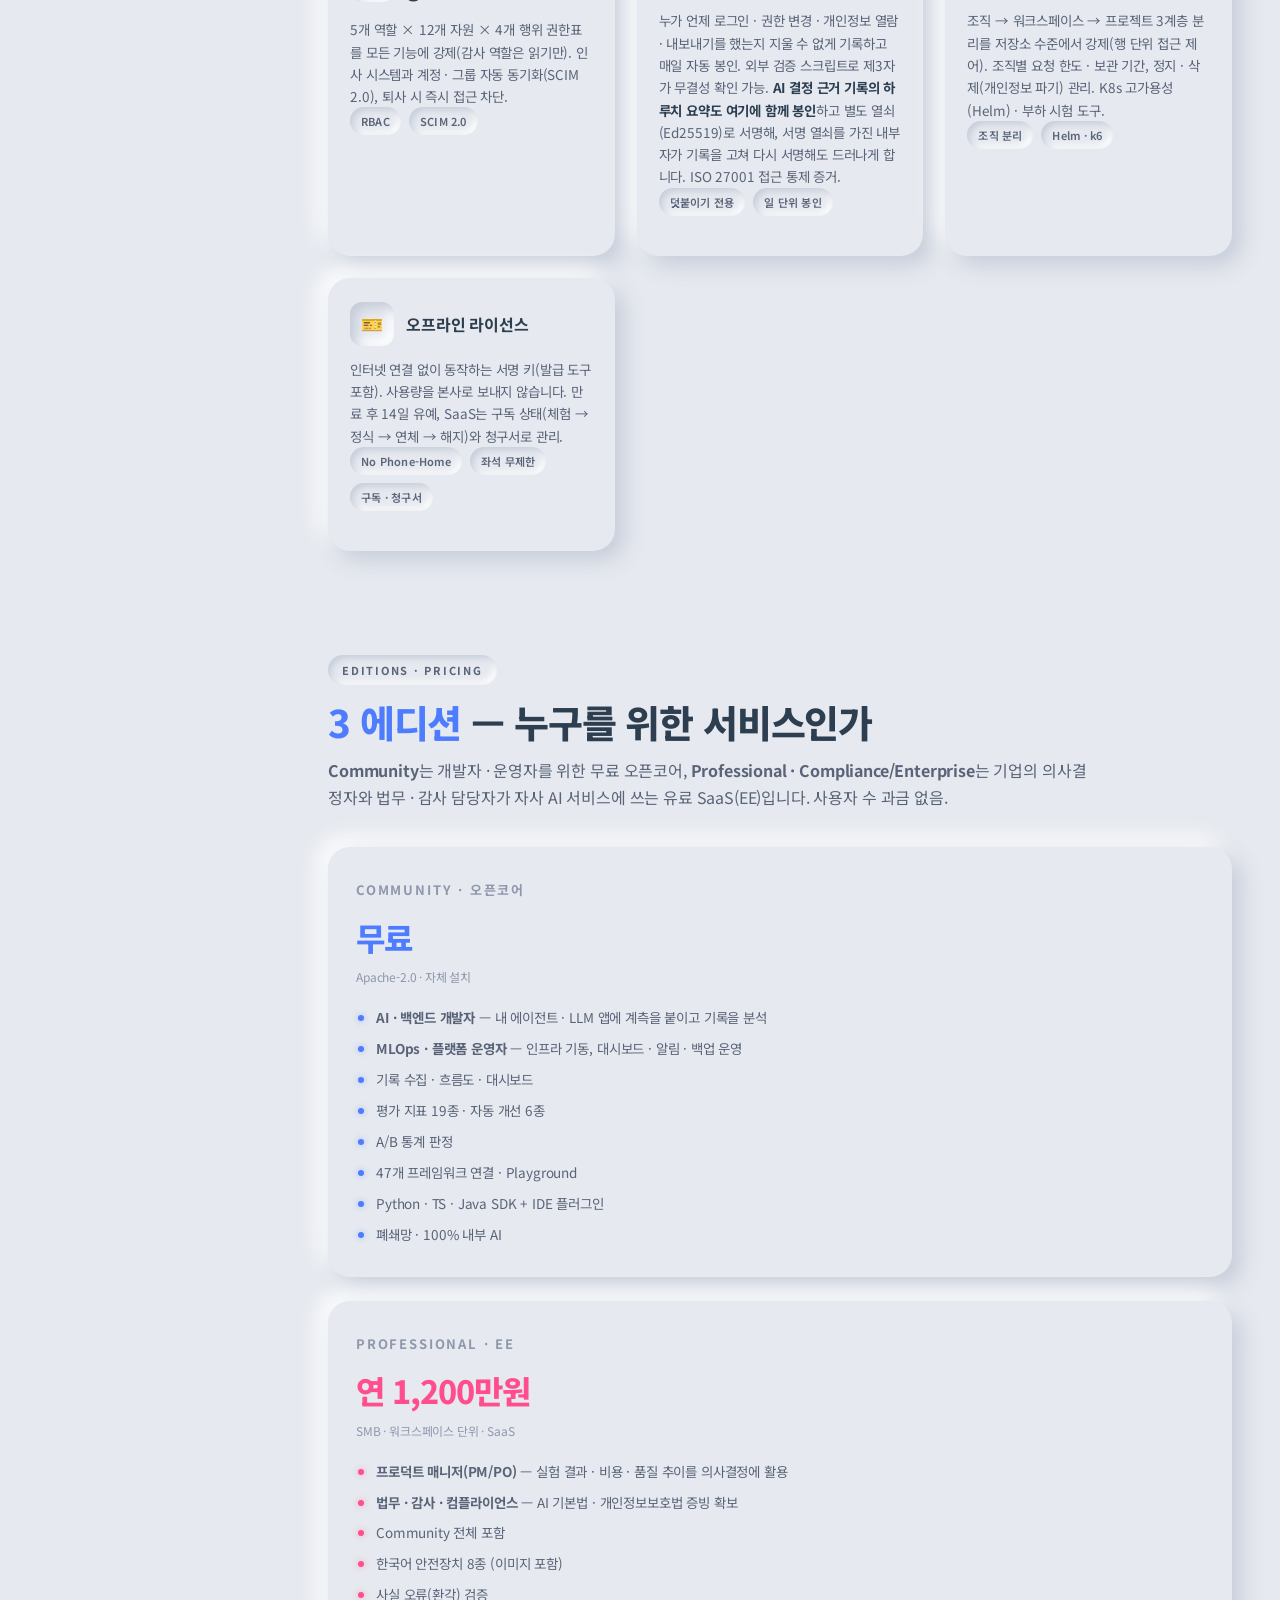
==== commit 26d9463b: "feat(v2.0 · 2026-09-20): 원본 프로젝트 최신 동기화 — "설명의 정직성" 섹션 신설 · 보증 범위 문구 정정 · 진단 심화 · 수치 현행화 - 신설 #expla" ====
--- a/index.html
+++ b/index.html
@@ -84,6 +84,7 @@
         <a class="nav-item" href="#compliance" data-target="compliance"><i class="dot dot-blue"></i><span>제34조 4대 책무</span></a>
         <a class="nav-item" href="#compliance" data-target="compliance"><i class="dot dot-blue"></i><span>ISO 42001 · 27001</span></a>
         <a class="nav-item" href="#compliance" data-target="compliance"><i class="dot dot-blue"></i><span>Transparency · Auditor</span></a>
+        <a class="nav-item" href="#explain" data-target="explain"><i class="dot dot-blue"></i><span>설명의 정직성 · 증거 등급</span></a>
         <a class="nav-item" href="#compliance" data-target="compliance"><i class="dot dot-blue"></i><span>규제 기관 대응</span></a>
       </div>
 
@@ -91,7 +92,8 @@
         <div class="nav-label">Platform Evolution</div>
         <a class="nav-item" href="#upgrades" data-target="upgrades"><i class="dot dot-pink"></i><span>v1.4 · Phase 13~24</span></a>
         <a class="nav-item" href="#ops14x" data-target="ops14x"><i class="dot dot-pink"></i><span>v1.4.x 운영 강화</span></a>
-        <a class="nav-item" href="#enterprise" data-target="enterprise"><i class="dot dot-pink"></i><span>v2.0 Open Core (21~30)</span></a>
+        <a class="nav-item" href="#enterprise" data-target="enterprise"><i class="dot dot-pink"></i><span>v2.0 Open Core (21~39)</span></a>
+        <a class="nav-item" href="#explain" data-target="explain"><i class="dot dot-pink"></i><span>2026.09 설명 · 감사 신뢰성</span></a>
         <a class="nav-item" href="#pricing" data-target="pricing"><i class="dot dot-pink"></i><span>에디션 · 요금제</span></a>
       </div>
 
@@ -117,7 +119,7 @@
         <span class="chip neu-pressed">SaaS · Open Core · 3 에디션</span>
         <span class="chip neu-pressed">AI 기본법 제31조 · 제34조 대비</span>
         <span class="chip neu-pressed">⏳ 계도기간 종료 2027.01.22</span>
-        <span class="chip neu-pressed">v2.0 · Phase 21~30 구현 완료 · 2026.08</span>
+        <span class="chip neu-pressed">v2.0 · Phase 21~39 + 설명·감사 신뢰성 강화 · 2026.09</span>
       </div>
 
       <h1 class="hero-title">
@@ -125,7 +127,7 @@
       </h1>
       <p class="hero-tagline">
         LLM · AI 에이전트 서비스를 <b>관측 · 평가 · 최적화 · 통제 · 증빙</b>하는<br/>
-        <b>클라우드 서버에서 제공하는 SaaS 서비스</b> — 회원 가입만으로 시작하고, AI가 왜 그런 답을 냈는지 감사인 앞에서 증명합니다.
+        <b>클라우드 서버에서 제공하는 SaaS 서비스</b> — 회원 가입만으로 시작하고, AI가 왜 그런 답을 냈는지 <b>추정이 아닌 측정과 기록으로</b> 감사인 앞에서 증명합니다.
       </p>
 
       <div class="hero-cta">
@@ -158,7 +160,7 @@
           <div class="stat-label">ISO 42001 · 27001 매핑</div>
         </div>
         <div class="stat-card neu-raised">
-          <div class="stat-number text-pink">223</div>
+          <div class="stat-number text-pink">231</div>
           <div class="stat-label">API 기능 (EE 포함)</div>
         </div>
         <div class="stat-card neu-raised">
@@ -176,9 +178,10 @@
       </div>
 
       <div class="hero-proof">
-        <span class="chip neu-pressed">✅ 통합 시험 17/17 통과</span>
+        <span class="chip neu-pressed">✅ 통합·E2E 시험 28/28 통과</span>
         <span class="chip neu-pressed">🤖 에이전트 시험 10/10 통과</span>
-        <span class="chip neu-pressed">🧪 자동 시험 424건 통과</span>
+        <span class="chip neu-pressed">🧪 자동 시험 539건 통과</span>
+        <span class="chip neu-pressed">🌪 장애 주입 시험 32/32 통과</span>
         <span class="chip neu-pressed">🔒 국내 리전 데이터 상주 · 외부 AI 미사용</span>
       </div>
     </section>
@@ -270,12 +273,12 @@
         <div class="card neu-raised card-hover">
           <div class="card-icon neu-pressed"><span class="ico-blue">📼</span></div>
           <h3>모든 답변의 근거를 자동 기록</h3>
-          <p>질문 · 답변 · 사용 모델 · 참고 자료 · 판단 이유를 요청마다 한국어로 남깁니다. 나중에 <b>같은 조건으로 다시 실행</b>해 결과를 비교할 수도 있습니다.</p>
+          <p>질문 · 답변 · 사용 모델 · 참고 자료 · 판단 이유를 요청마다 한국어로 남기고, 각 기록이 <b>시스템이 남긴 사실인지 · AI가 쓴 설명인지 · 사후 실험 결과인지</b> 등급으로 구분합니다. 나중에 <b>같은 조건으로 다시 실행</b>해 결과를 비교할 수도 있습니다.</p>
         </div>
         <div class="card neu-raised card-hover">
           <div class="card-icon neu-pressed"><span class="ico-pink">▣</span></div>
           <h3>고칠 수 없는 증거</h3>
-          <p>기록은 덧붙이기만 가능하고 지울 수 없으며, 위·변조되면 즉시 드러나도록 봉인됩니다. 감사인이 신뢰할 수 있는 증거가 됩니다.</p>
+          <p>기록은 덧붙이기만 가능하고 지울 수 없으며, 서버가 직접 서명해 사슬로 잇습니다. 서명 열쇠가 없는 사람의 위·변조는 검증에서 드러나고, <b>열쇠를 가진 내부자에 대비해 매일 별도 열쇠로 봉인 요약</b>을 남깁니다. 무엇을 보증하고 무엇을 보증하지 않는지도 문서로 공개합니다.</p>
         </div>
         <div class="card neu-raised card-hover">
           <div class="card-icon neu-pressed"><span class="ico-blue">🩺</span></div>
@@ -344,7 +347,7 @@
           <div class="pillar-num neu-pressed">05</div>
           <h3 class="pillar-title text-blue">증빙 (Prove)</h3>
           <div class="pillar-tags">
-            <span>AI 기본법 §31 · §34</span><span>봉인 기록</span><span>월간 보고서</span><span>ISO 42001 · 27001</span>
+            <span>AI 기본법 §31 · §34</span><span>봉인 기록</span><span>증거 등급</span><span>월간 보고서</span><span>ISO 42001 · 27001</span>
           </div>
           <p>고지 · 공개 · 영향평가 · 결정 근거 · 이의제기를 한 화면에서 관리하고, 감사관 전용 화면에서 기록의 무결성을 검증합니다. 월간 준수 보고서와 제출용 증빙 묶음을 자동 생성합니다.</p>
         </div>
@@ -368,7 +371,7 @@
         </div>
         <div class="feat-card neu-raised">
           <div class="feat-head"><span class="feat-icon neu-pressed">🔬</span><h4>Trace Detail</h4></div>
-          <p>요청 하나의 단계별 시간표와 판단 근거. "왜 이 답인가"를 5단계로 설명.</p>
+          <p>요청 하나의 단계별 시간표와 판단 근거. 입력의 어느 문장 · 문서가 답을 좌우했는지 <b>실제로 빼 보고 다시 실행해 측정</b>합니다.</p>
         </div>
         <div class="feat-card neu-raised">
           <div class="feat-head"><span class="feat-icon neu-pressed">💬</span><h4>Threads View</h4></div>
@@ -384,7 +387,7 @@
         </div>
         <div class="feat-card neu-raised">
           <div class="feat-head"><span class="feat-icon neu-pressed">💬</span><h4>도움말 챗봇</h4></div>
-          <p>모든 화면에서 사용법 · 용어 · 절차를 바로 답변. 100% 내부 AI.</p>
+          <p>모든 화면에서 사용법 · 용어 · 절차를 바로 답변. 100% 내부 AI. 답할 수 없는 질문을 거절할 때도 AI임을 밝힙니다.</p>
         </div>
       </div>
     </section>
@@ -490,7 +493,7 @@
           </div>
           <div class="law-cell">
             <div class="law-tag">제34조 ② 결과 도출 기준 설명 ★</div>
-            <div class="law-desc">요청마다 판단 근거 · 에이전트 선택 이유 · 병합 이유를 한국어로 기록, 봉인 보관. 모델 카드 자동 생성</div>
+            <div class="law-desc">요청마다 판단 근거 · 에이전트 선택 이유 · 병합 이유를 한국어로 기록, 봉인 보관. 기록마다 <b>사실 · AI의 증언 · 사후 실험</b> 등급 표시, 입력 기여는 실험으로 측정. 모델 카드 자동 생성</div>
           </div>
           <div class="law-cell">
             <div class="law-tag">제34조 ③ 이용자 보호</div>
@@ -514,7 +517,7 @@
         </div>
         <div class="feat-card neu-raised">
           <div class="feat-head"><span class="feat-icon neu-pressed">🔍</span><h4>Auditor</h4></div>
-          <p>감사관 전용 화면. 기록 무결성 검증, 결정 근거를 PDF/DOCX로 내보내기.</p>
+          <p>감사관 전용 화면. 조직별 기록 사슬의 지문 · 서명 · 연결을 다시 계산해 검증하고, 증거 등급과 함께 결정 근거를 PDF/DOCX로 내보내기. 같은 검증을 외부 스크립트로도 수행.</p>
         </div>
         <div class="feat-card neu-raised">
           <div class="feat-head"><span class="feat-icon neu-pressed">🧠</span><h4>Ontology</h4></div>
@@ -556,6 +559,57 @@
             <div class="law-tag">금융 · 증권 · 물류 · 판매</div>
             <div class="law-desc">신용 · 투자 · 추천 · 배송 판단을 내리는 AI의 근거를 고객과 감독기관에 설명</div>
           </div>
+        </div>
+      </div>
+    </section>
+
+    <!-- ===== EXPLAINABILITY INTEGRITY (2026.09) ===== -->
+    <section id="explain" class="section">
+      <div class="section-head">
+        <span class="section-tag">Explain · Audit Integrity · 2026.09</span>
+        <h2><span class="text-pink">설명의 정직성</span> — 추정이 아닌 측정, 자칭이 아닌 부여</h2>
+        <p class="section-lead">
+          봉인은 기록이 <b>바뀌지 않았음</b>을 보증할 뿐, 기록 내용이 <b>참임</b>을 보증하지 않습니다. 거짓 설명도 완벽하게 봉인될 수 있습니다.
+          그래서 WDLAB-LLMOps는 화면에 보이는 모든 설명이 <b>관측된 사실인지 · AI가 쓴 증언인지 · 사후 실험 결과인지</b> 스스로 밝히게 했고,
+          AI 내부를 들여다보는 <b>척하던</b> 그림은 걷어냈습니다.
+        </p>
+      </div>
+
+      <div class="grid-cards">
+        <div class="feat-card neu-raised">
+          <div class="feat-head"><span class="feat-icon neu-pressed">🔬</span><h4>입력 기여 실측</h4></div>
+          <p>질문의 문장 · 참고 문서를 <b>하나씩 빼고 같은 AI를 다시 실행</b>해 답이 얼마나 달라지는지 잽니다. 회로에 신호를 넣고 반응을 재던 방식 그대로입니다. 예: "코드명은 청룡이다"를 빼면 답이 "메모에 코드명이 없습니다"로 바뀌고, 무관한 문장은 빼도 글자 하나 변하지 않습니다.</p>
+          <div class="pillar-tags"><span>문장 · 어절 · 메시지 · 문서 단위</span><span>어떤 모델에서도 동작</span></div>
+        </div>
+        <div class="feat-card neu-raised">
+          <div class="feat-head"><span class="feat-icon neu-pressed">🧩</span><h4>중복 근거까지 찾아냅니다</h4></div>
+          <p>같은 사실이 두 문서에 있으면 하나를 빼도 답이 유지되어 "기여 없음"으로 보이기 쉽습니다. 여러 문서를 무작위로 함께 빼 보는 실험을 모아 분석해, <b>서로 대신할 수 있는 근거</b>와 <b>함께 있어야만 하는 근거</b>를 구분합니다.</p>
+          <div class="pillar-tags"><span>중복 · 상보 판정</span><span>95% 신뢰구간</span></div>
+        </div>
+        <div class="feat-card neu-raised">
+          <div class="feat-head"><span class="feat-icon neu-pressed">📏</span><h4>모르면 모른다고 말합니다</h4></div>
+          <p>아무것도 빼지 않고 다시 실행했을 때의 흔들림(잡음 한계)을 함께 재고, 그 이하의 차이는 <b>기여로 주장하지 않습니다</b>. 분석 모형이 실제 반응을 설명하지 못하면 결과 전체에 "신뢰 불가"를 붙입니다. 측정 방법 · 한계 · 비용이 결과와 함께 기록됩니다.</p>
+          <div class="pillar-tags"><span>잡음 한계</span><span>충실도 검사</span><span>검증 실행</span></div>
+        </div>
+        <div class="feat-card neu-raised">
+          <div class="feat-head"><span class="feat-icon neu-pressed">🏷</span><h4>증거 등급 — 사실 · 증언 · 실험</h4></div>
+          <p>모든 감사 기록에 등급이 붙습니다. <b>사실 기록</b>(시스템이 직접 남긴 입출력 · 모델 · 설정), <b>AI의 증언</b>(AI가 쓴 이유 설명 — 바뀌지 않았음은 보증하지만 참인지는 미검증), <b>사후 실험</b>(기여 실측 결과), <b>사람의 진술</b>, <b>미분류</b>. 감사관은 사실과 증언을 혼동하지 않습니다.</p>
+          <div class="pillar-tags"><span>필드 단위 등급</span><span>등급도 서명 범위 안</span></div>
+        </div>
+        <div class="feat-card neu-raised">
+          <div class="feat-head"><span class="feat-icon neu-pressed">🛂</span><h4>등급과 서명은 서버가 부여</h4></div>
+          <p>외부 프로그램이 "이건 사실 기록"이라고 <b>자칭할 수 없습니다</b>. 플랫폼이 직접 실행을 지켜본 기록만 사실로 인정하고, 밖에서 보고된 기록은 "미분류 · 서버 미확인"으로 남깁니다. 서명과 기록 사슬 연결도 서버가 하며, 조직마다 사슬은 하나입니다. 다른 조직의 사슬에 끼워 넣으려는 시도는 거부됩니다.</p>
+          <div class="pillar-tags"><span>자칭 불가</span><span>조직당 사슬 하나</span><span>동시 기록에도 분기 없음</span></div>
+        </div>
+        <div class="feat-card neu-raised">
+          <div class="feat-head"><span class="feat-icon neu-pressed">🧭</span><h4>보증 범위를 숨기지 않습니다</h4></div>
+          <p>서명 사슬은 <b>서명 열쇠가 없는 사람</b>의 위 · 변조를 잡아냅니다. 열쇠를 가진 내부자는 기록을 고치고 다시 서명할 수 있으므로, 매일 기록 요약을 <b>다른 사람이 보관하는 별도 열쇠</b>로 서명해 따로 봉인합니다(기업용). 오픈소스판은 요약을 내보내 조직 밖에 보관할 수 있습니다. 이 위협 모델을 표로 공개합니다.</p>
+          <div class="pillar-tags"><span>일일 외부 봉인</span><span>열쇠 분리</span><span>위협 모델 공개</span></div>
+        </div>
+        <div class="feat-card neu-raised">
+          <div class="feat-head"><span class="feat-icon neu-pressed">🌪</span><h4>장애에도 멈추지 않는 기록</h4></div>
+          <p>저장소나 캐시를 일부러 멈추는 시험에서, 수집은 <b>0.01초 만에 임시 보관으로 전환</b>되고 복구 후 빠짐없이 되살아납니다. 멈춘 저장소 때문에 요청이 매달려 있지 않고 즉시 안내 응답을 돌려줍니다.</p>
+          <div class="pillar-tags"><span>장애 주입 시험 32/32</span><span>무손실 복구</span></div>
         </div>
       </div>
     </section>
@@ -758,7 +812,7 @@
         </div>
         <div class="feat-card neu-raised">
           <div class="feat-head"><span class="feat-icon neu-pressed">🗄</span><h4>스키마 변경 정식화</h4></div>
-          <p>모든 저장 구조 변경을 버전 파일로만 관리(PG V023 · CH V006). 수동 변경 사고 차단.</p>
+          <p>모든 저장 구조 변경을 버전 파일로만 관리(PG V029 · CH V008). 수동 변경 사고 차단.</p>
         </div>
         <div class="feat-card neu-raised">
           <div class="feat-head"><span class="feat-icon neu-pressed">🛟</span><h4>무손실 수집</h4></div>
@@ -770,18 +824,18 @@
     <!-- ===== v2.0 OPEN CORE · DIAGNOSIS · EE (Phase 21~30) ===== -->
     <section id="enterprise" class="section">
       <div class="section-head">
-        <span class="section-tag">Diagnosis · EE · v2.0 · 2026.08 구현 완료</span>
-        <h2><span class="text-pink">AI 서비스 품질 진단</span> + 기업용 거버넌스 (Phase 21~30 구현 완료)</h2>
+        <span class="section-tag">Diagnosis · EE · v2.0 · Phase 21~39 · 2026.09</span>
+        <h2><span class="text-pink">AI 서비스 품질 진단</span> + 기업용 거버넌스 (Phase 21~39 구현 완료)</h2>
         <p class="section-lead">
           핵심은 오픈소스(Community)로, 규제 대응과 조직 관리 기능은 <code>ee/</code> 모듈로 SaaS에서 과금 제공합니다.
-          아래 기능은 모두 <b>구현·검증 완료</b>(자동 시험 424건 통과, API 223개)이며 <b>진단 → 보고서 → 증빙 제출</b>이 한 흐름으로 이어집니다.
+          아래 기능은 모두 <b>구현·검증 완료</b>(자동 시험 539건 통과, API 231개)이며 <b>진단 → 보고서 → 증빙 제출</b>이 한 흐름으로 이어집니다.
         </p>
       </div>
 
       <div class="grid-cards">
         <div class="feat-card neu-raised">
           <div class="feat-head"><span class="feat-icon neu-pressed">🩺</span><h4>AI 서비스 품질 진단 엔진</h4></div>
-          <p>대상 등록 → 자동 탐색 → 시나리오 생성 → 실행 → 보고서. <b>5단계</b>로 운영 중인 AI 서비스를 진단합니다. 안전 공격 15종 · 정보 유출 시험, 실행 취소 · 단계별 진행 표시, 대상에 접속하지 못하면 결과에 <b>"모의(DEMO)" 표시</b>를 남겨 결과를 부풀리지 않습니다.</p>
+          <p>대상 등록 → 자동 탐색 → 시나리오 생성 → 실행 → 보고서. <b>5단계</b>로 운영 중인 AI 서비스를 진단합니다. 안전 공격 <b>19종</b>(에이전트 특화 4종 — 도구 오남용 · 검색 문서에 숨긴 지시 · 과도한 자율 행동 · 여러 턴에 걸친 우회 포함) · 정보 유출 시험 · 여러 턴 대화 시나리오, 실행 취소 · 단계별 진행 표시, 대상에 접속하지 못하면 결과에 <b>"모의(DEMO)" 표시</b>를 남겨 결과를 부풀리지 않습니다.</p>
           <div class="pillar-tags"><span>5단계 자동 진단</span><span>정기 실행 · 배포 게이트</span><span>포트폴리오 뷰</span></div>
         </div>
         <div class="feat-card neu-raised">
@@ -791,8 +845,13 @@
         </div>
         <div class="feat-card neu-raised">
           <div class="feat-head"><span class="feat-icon neu-pressed">📄</span><h4>신뢰 근거가 있는 자동 보고서</h4></div>
-          <p>보고서의 모든 수치가 봉인된 원본 기록과 연결됩니다. DOCX · PDF로 내려받아 감독기관 · 감사인에게 그대로 제출.</p>
-          <div class="pillar-tags"><span>DOCX · PDF</span><span>원본 기록 연동</span></div>
+          <p>보고서의 모든 수치가 봉인된 원본 기록과 연결됩니다. 보고서 자체에도 <b>전자서명(Ed25519)</b>을 붙여 제3자가 독립 검증 도구로 진위를 확인합니다. DOCX · PDF, <b>영문 보고서와 EU AI Act 조항 대응</b>까지. 감독기관 · 감사인에게 그대로 제출.</p>
+          <div class="pillar-tags"><span>DOCX · PDF</span><span>원본 기록 연동</span><span>전자서명 · 독립 검증</span><span>영문 · EU AI Act</span></div>
+        </div>
+        <div class="feat-card neu-raised">
+          <div class="feat-head"><span class="feat-icon neu-pressed">🔁</span><h4>진단 → 개선 → 재진단</h4></div>
+          <p>진단에서 발견한 문제를 자동 개선 기능으로 넘겨 지시문을 고치고, 다시 진단해 <b>정말 나아졌는지 계보로 확인</b>합니다. 도구 연결 표준(MCP · A2A)으로 공개된 기능을 찾아 기능별 공격 시험을 자동 생성.</p>
+          <div class="pillar-tags"><span>닫힌 루프</span><span>MCP · A2A 탐색</span></div>
         </div>
         <div class="feat-card neu-raised">
           <div class="feat-head"><span class="feat-icon neu-pressed">⚖️</span><h4>AI 기본법 패키지</h4></div>
@@ -811,7 +870,7 @@
         </div>
         <div class="feat-card neu-raised">
           <div class="feat-head"><span class="feat-icon neu-pressed">🧾</span><h4>사용자 행위 감사</h4></div>
-          <p>누가 언제 로그인 · 권한 변경 · 개인정보 열람 · 내보내기를 했는지 지울 수 없게 기록하고 매일 자동 봉인. 외부 검증 스크립트로 제3자가 무결성 확인 가능. ISO 27001 접근 통제 증거.</p>
+          <p>누가 언제 로그인 · 권한 변경 · 개인정보 열람 · 내보내기를 했는지 지울 수 없게 기록하고 매일 자동 봉인. 외부 검증 스크립트로 제3자가 무결성 확인 가능. <b>AI 결정 근거 기록의 하루치 요약도 여기에 함께 봉인</b>하고 별도 열쇠(Ed25519)로 서명해, 서명 열쇠를 가진 내부자가 기록을 고쳐 다시 서명해도 드러나게 합니다. ISO 27001 접근 통제 증거.</p>
           <div class="pillar-tags"><span>덧붙이기 전용</span><span>일 단위 봉인</span></div>
         </div>
         <div class="feat-card neu-raised">
@@ -953,8 +1012,13 @@
         </div>
         <div class="compare-row">
           <div>증거 무결성</div>
-          <div class="hi">덧붙이기 전용 + 위변조 즉시 탐지</div>
+          <div class="hi">덧붙이기 전용 + 서버 서명 사슬 + 일일 외부 봉인 · 보증 범위 공개</div>
           <div class="lo">일반 로그</div>
+        </div>
+        <div class="compare-row">
+          <div>"왜 이 답인가" 설명 방식</div>
+          <div class="hi">입력을 실제로 빼 보는 실험으로 측정 · 잡음 한계 표시 · 사실/증언/실험 등급 구분</div>
+          <div class="lo">요청 기록 · 평가 점수 중심 (입력 기여 실측 · 증거 등급 없음)</div>
         </div>
         <div class="compare-row">
           <div>기업용 계정 관리</div>
@@ -1017,10 +1081,20 @@
           <h4>운영 강화 · Apache-2.0 영구 공개</h4>
           <p>도움말 챗봇 · 응답 시간 감시 · 결정성 경계 · 무손실 수집</p>
         </div>
-        <div class="tl-item neu-raised pulse-card">
-          <div class="tl-tag tl-current">v2.0 · Phase 21~30 · 2026.08 구현 완료</div>
+        <div class="tl-item neu-raised">
+          <div class="tl-tag">v2.0 · Phase 21~30 · 2026.08</div>
           <h4>Open Core · 진단 · AI 기본법 패키지</h4>
           <p>SSO(서명 검증) · 권한 전면 강제 · 계정 자동 연동 · 행위 감사 자동 봉인 · 다중 조직(행 단위 격리) · 오프라인 라이선스 · 구독 · 품질 진단 엔진 v2 · 영향평가 · 증빙 ZIP · 전용 화면 — 자동 시험 424건</p>
+        </div>
+        <div class="tl-item neu-raised">
+          <div class="tl-tag">v2.0 · Phase 37~39 · 2026.09.01</div>
+          <h4>진단 심화</h4>
+          <p>에이전트 특화 안전 공격(19종) · 보고서 전자서명과 독립 검증 · 진단→개선→재진단 닫힌 루프 · 여러 턴 시나리오 · MCP/A2A 탐색 · 영문 보고서 + EU AI Act</p>
+        </div>
+        <div class="tl-item neu-raised pulse-card">
+          <div class="tl-tag tl-current">v2.0 · 2026.09.20 · 설명 · 감사 신뢰성 강화</div>
+          <h4>추정이 아닌 측정 · 자칭이 아닌 부여</h4>
+          <p>근사 주의(attention) 그림 폐기 → 입력을 빼 보고 재실행하는 <b>기여 실측</b>(중복 근거까지) · 기록마다 <b>증거 등급</b> · 등급과 서명은 <b>서버가 부여</b> · 조직당 기록 사슬 하나 · 일일 외부 봉인 · 보증 범위 공개 · 저장소 장애에도 멈추지 않는 수집</p>
         </div>
         <div class="tl-item neu-raised">
           <div class="tl-tag">2027.01.22</div>
@@ -1078,7 +1152,7 @@
           </div>
         </div>
         <div class="footer-meta">
-          <div>v2.0 · Phase 21~30 구현 완료 · 2026.08</div>
+          <div>v2.0 · Phase 21~39 · 설명·감사 신뢰성 강화 · 2026.09.20</div>
           <div>© WDLAB · AI 기본법 계도기간 종료(2027.01.22) 대비</div>
         </div>
       </div>
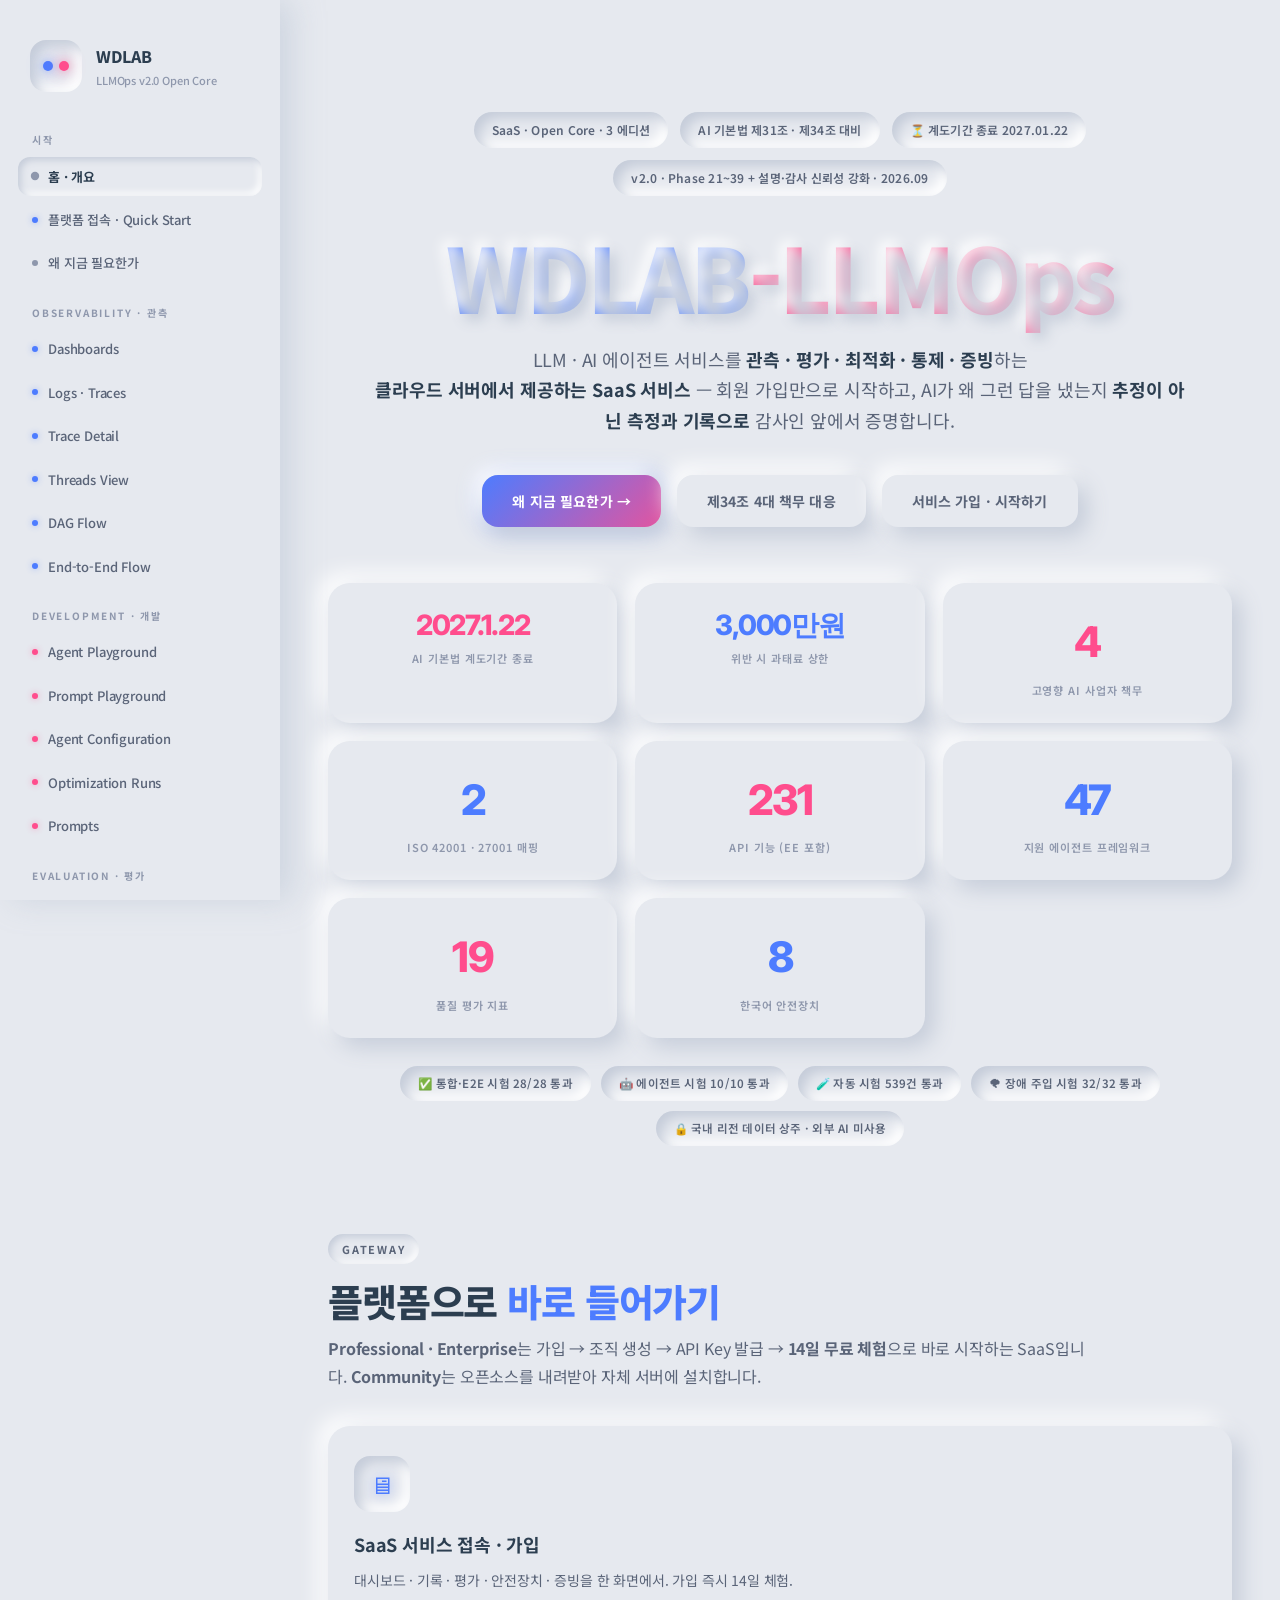
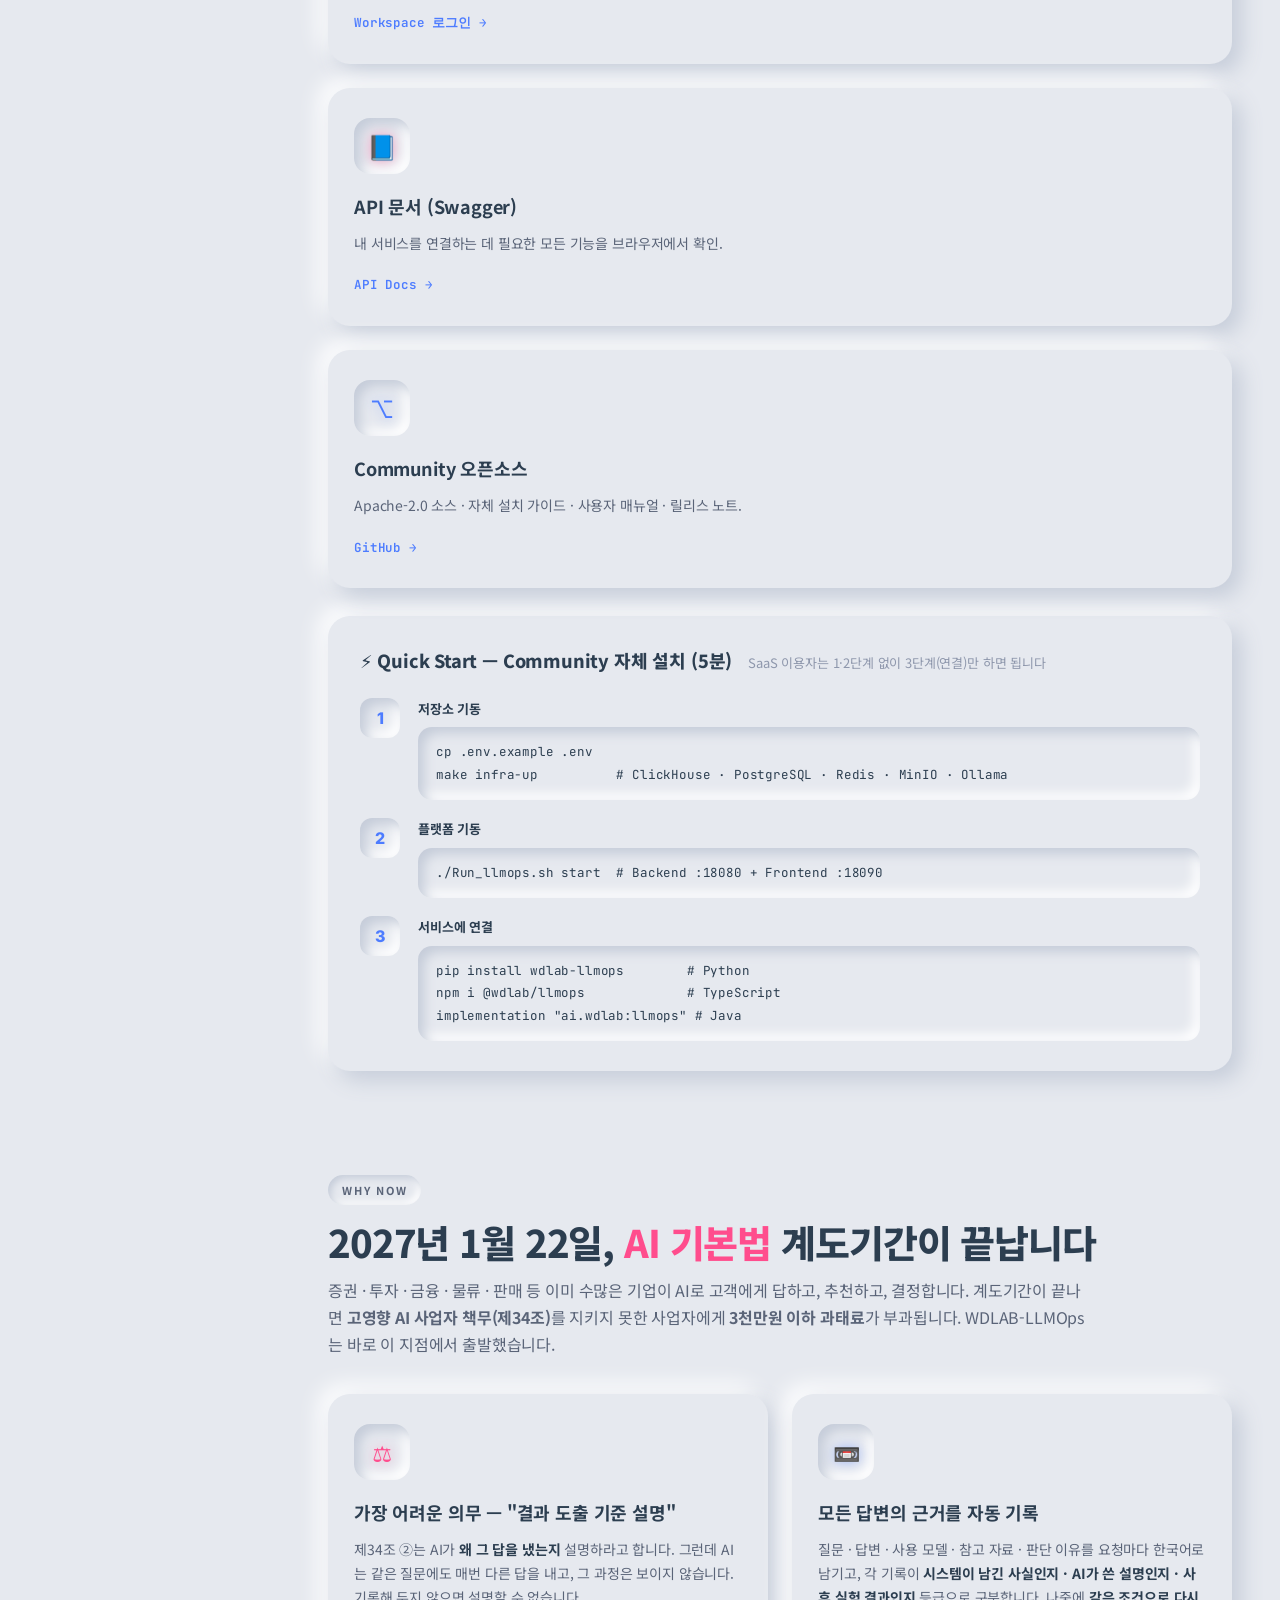
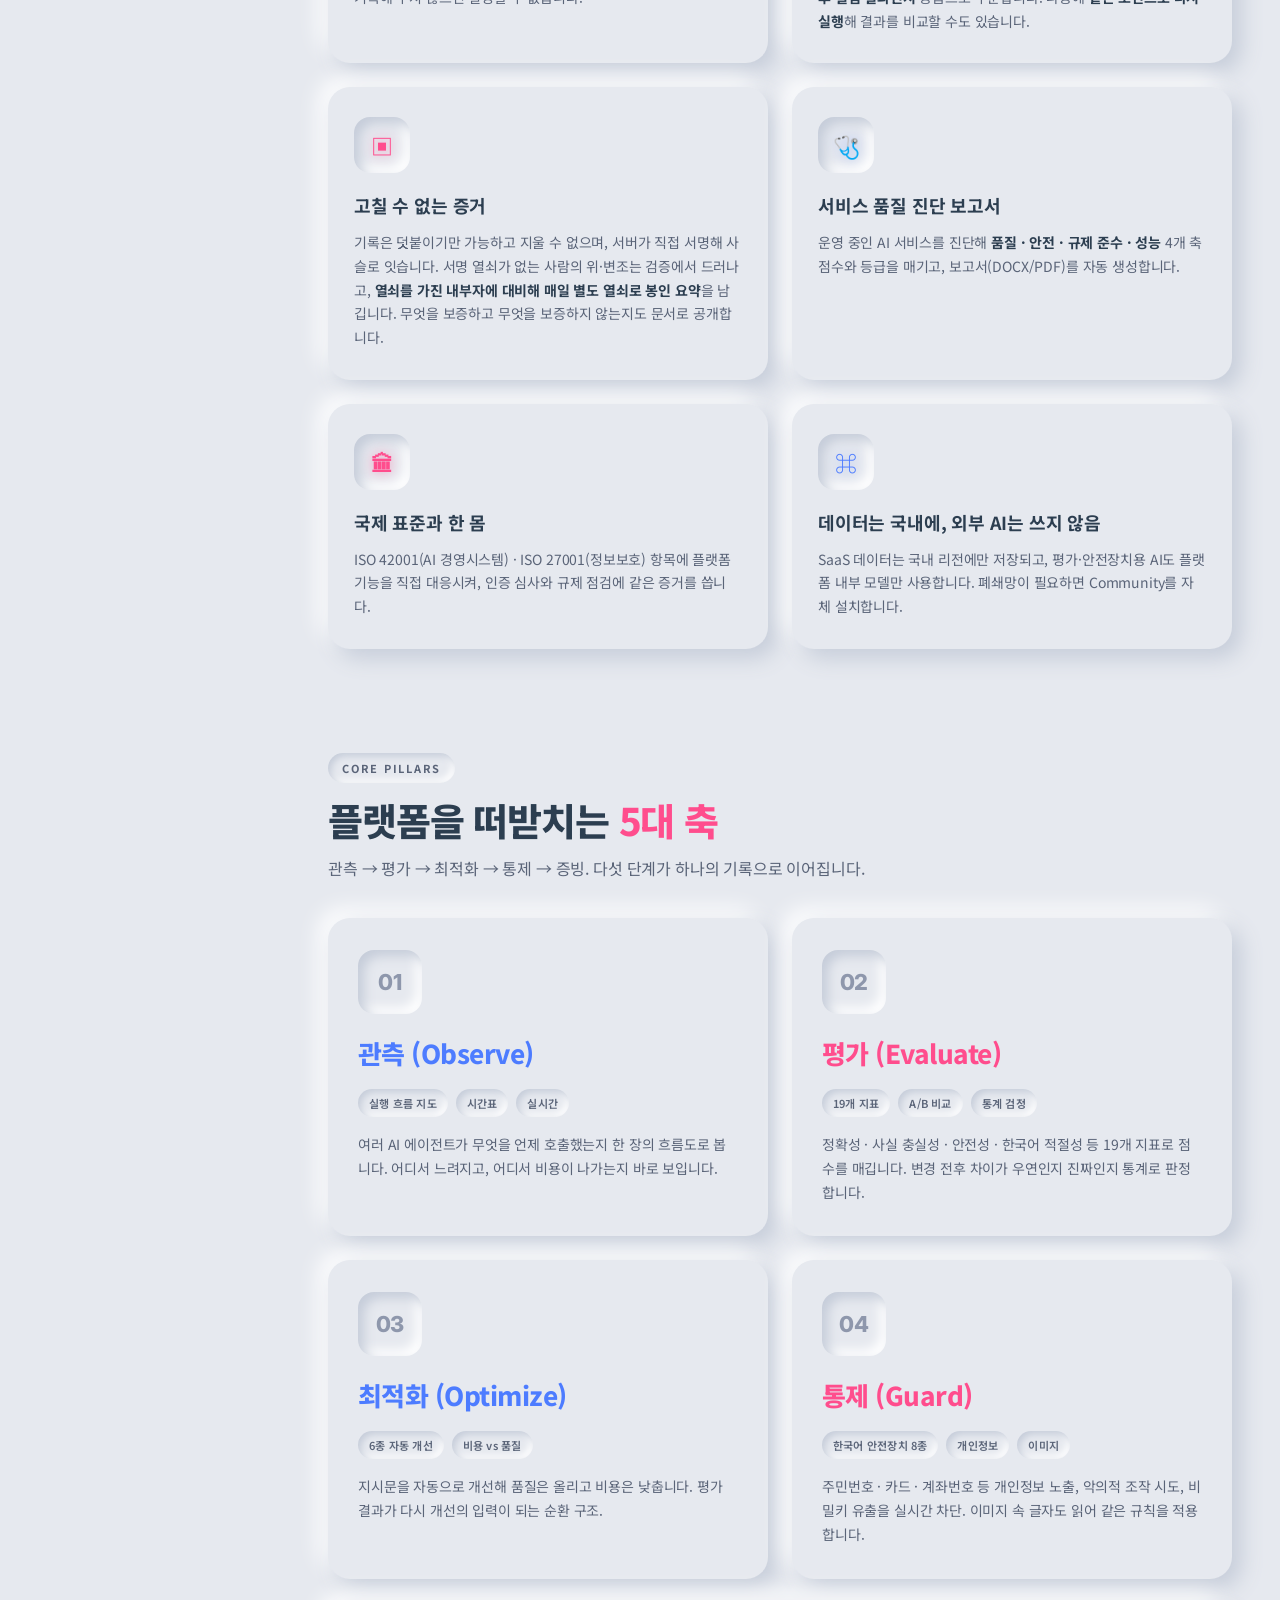
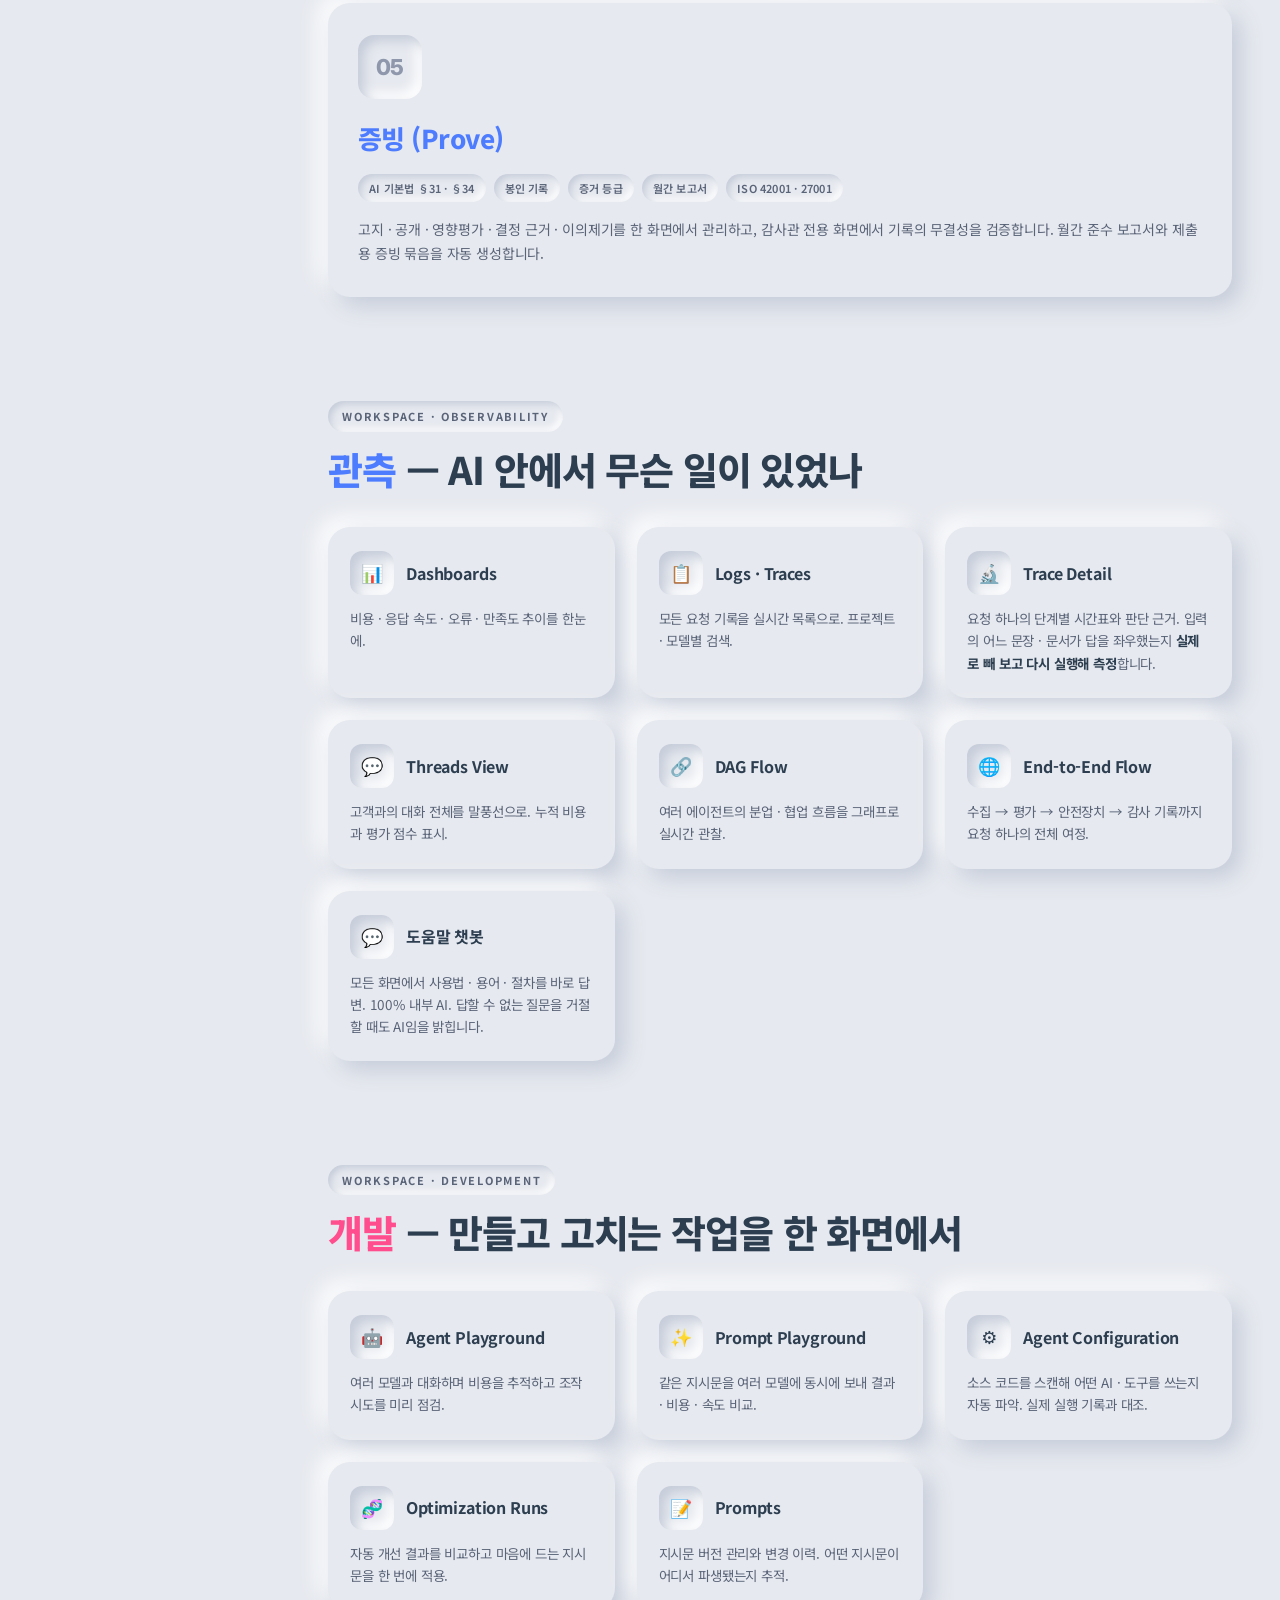
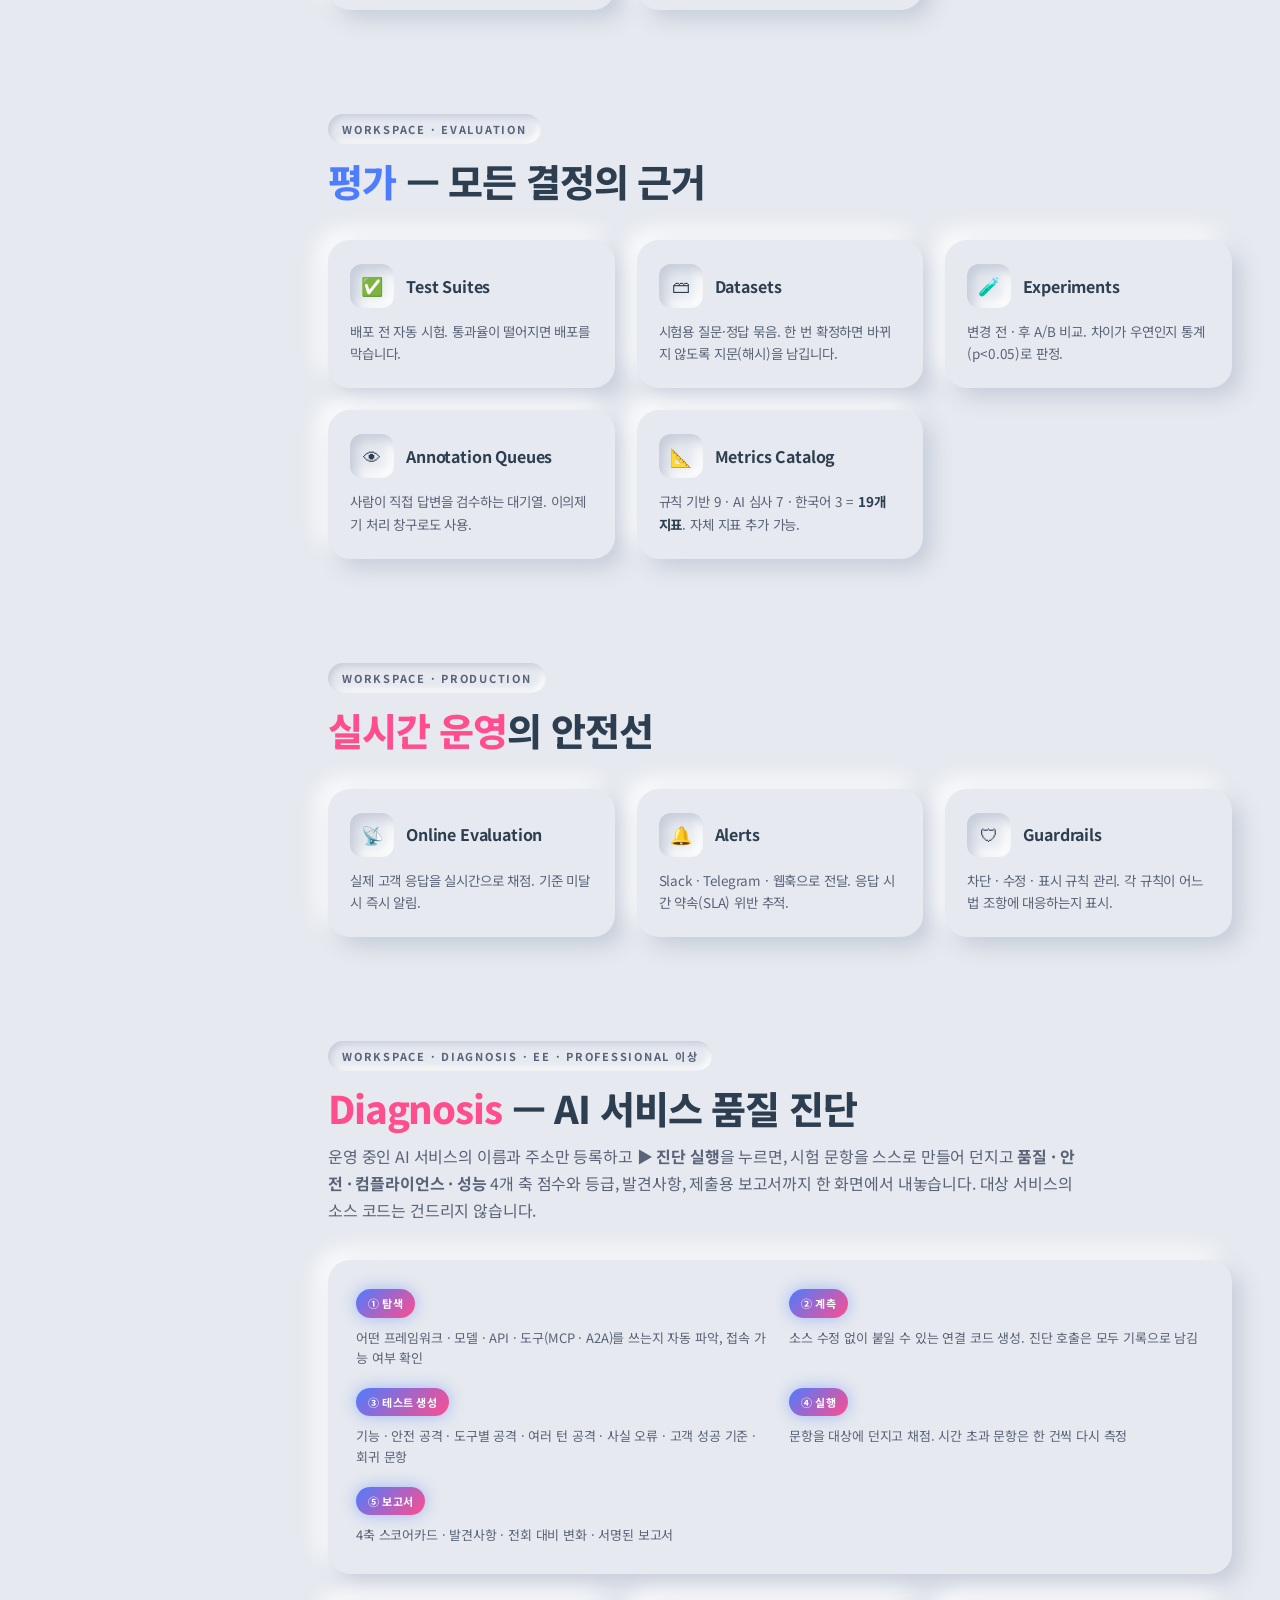
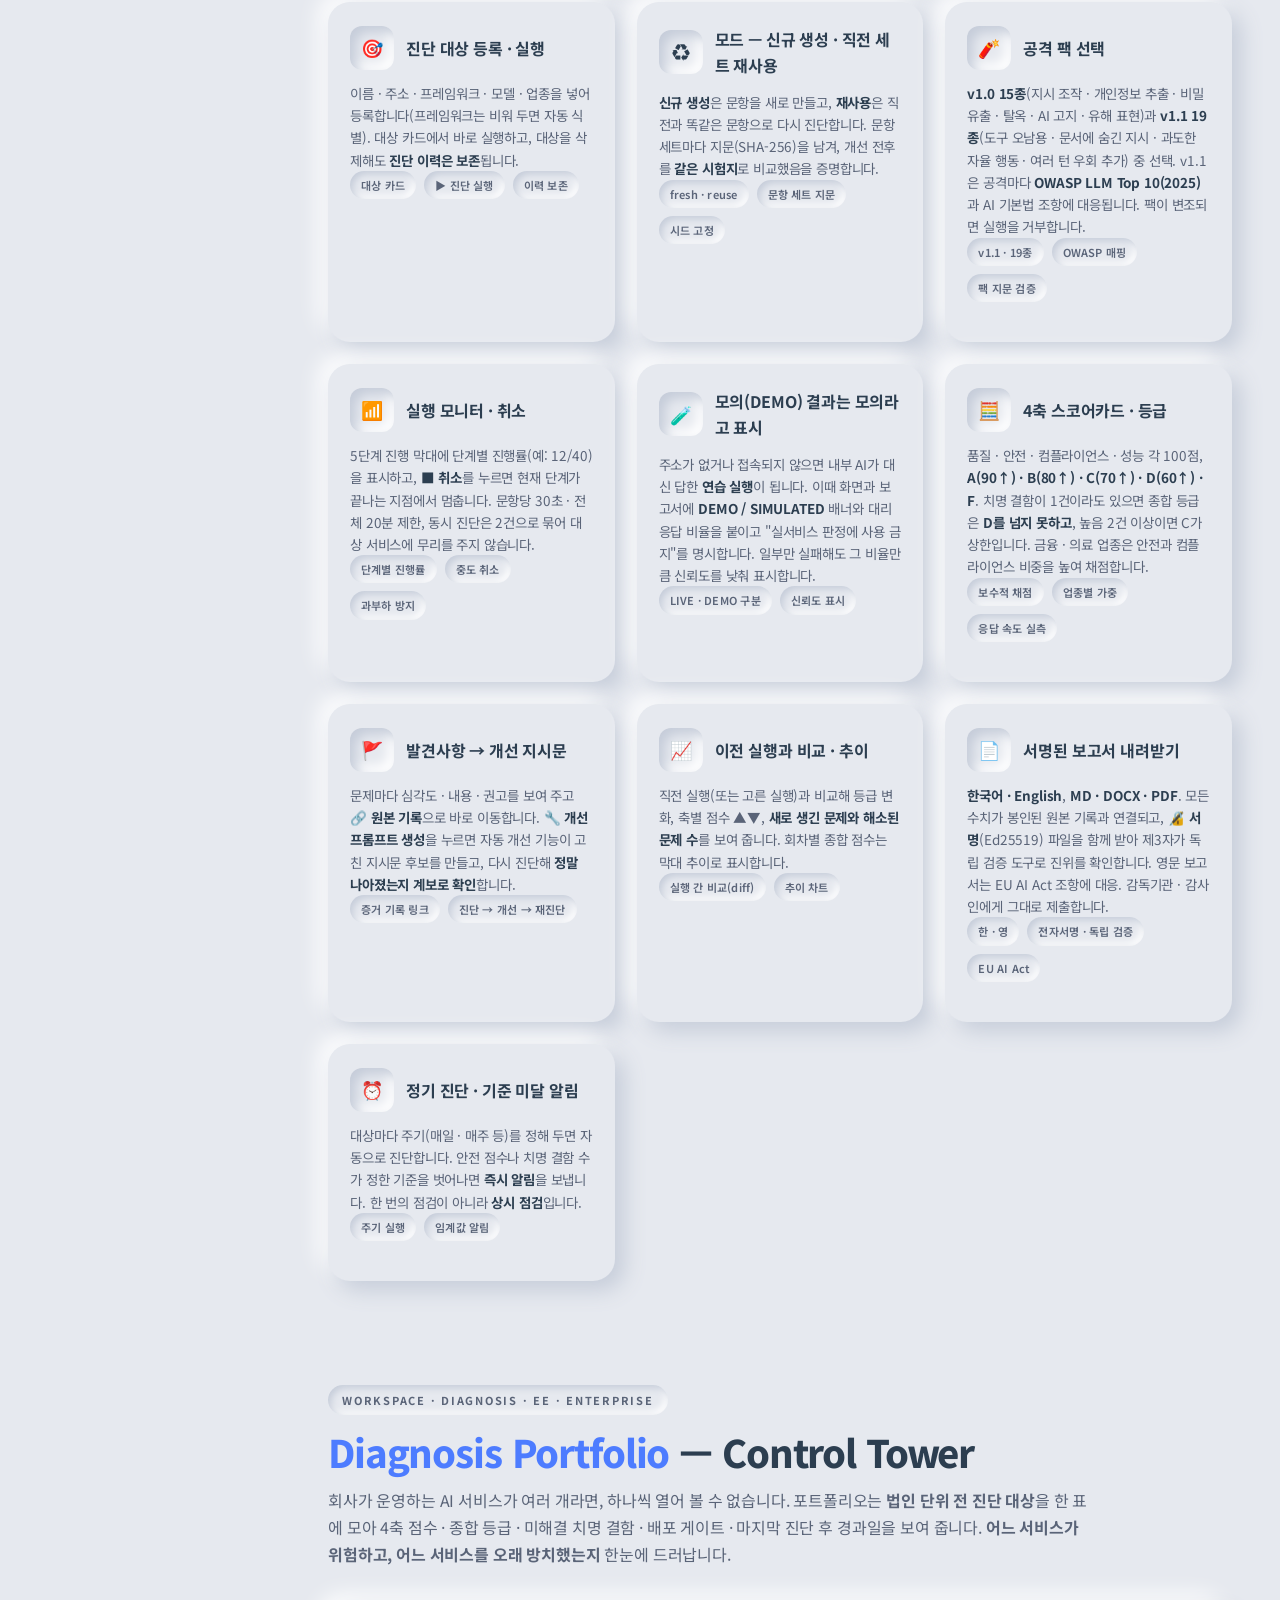
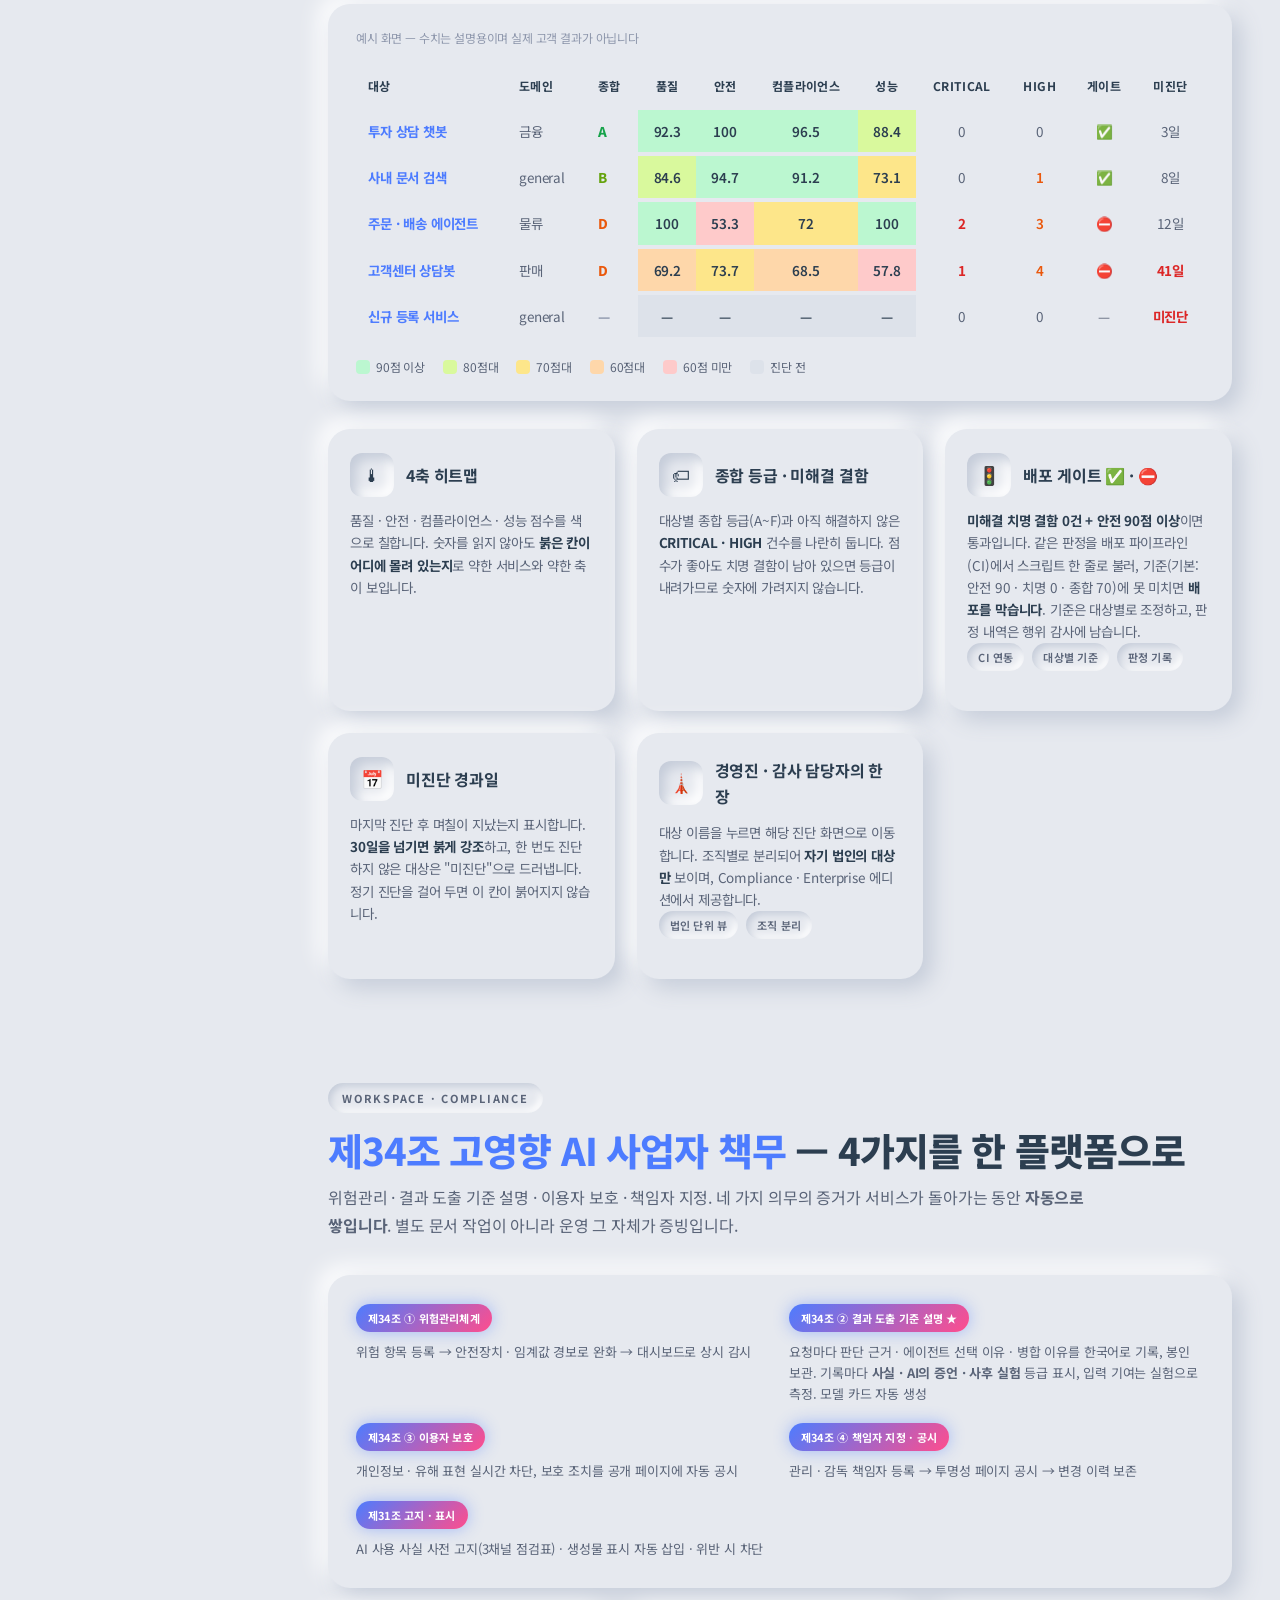
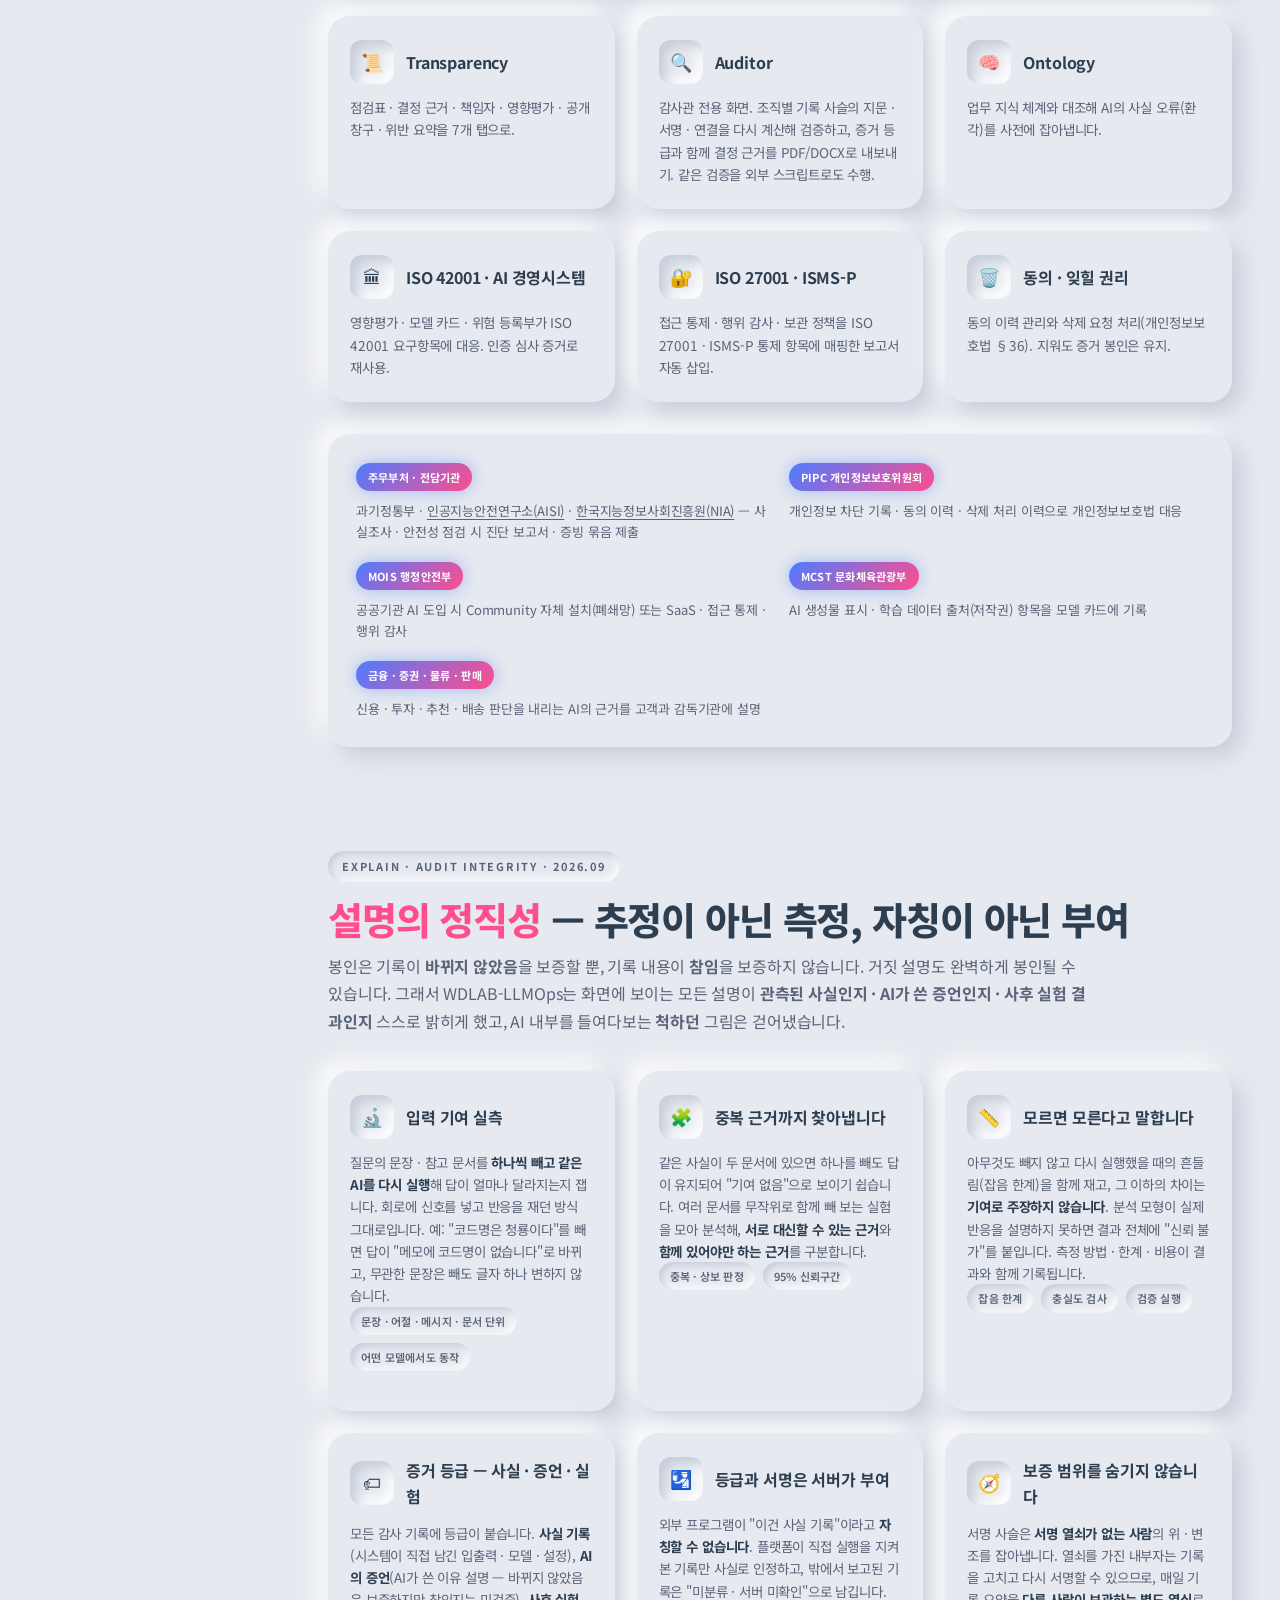
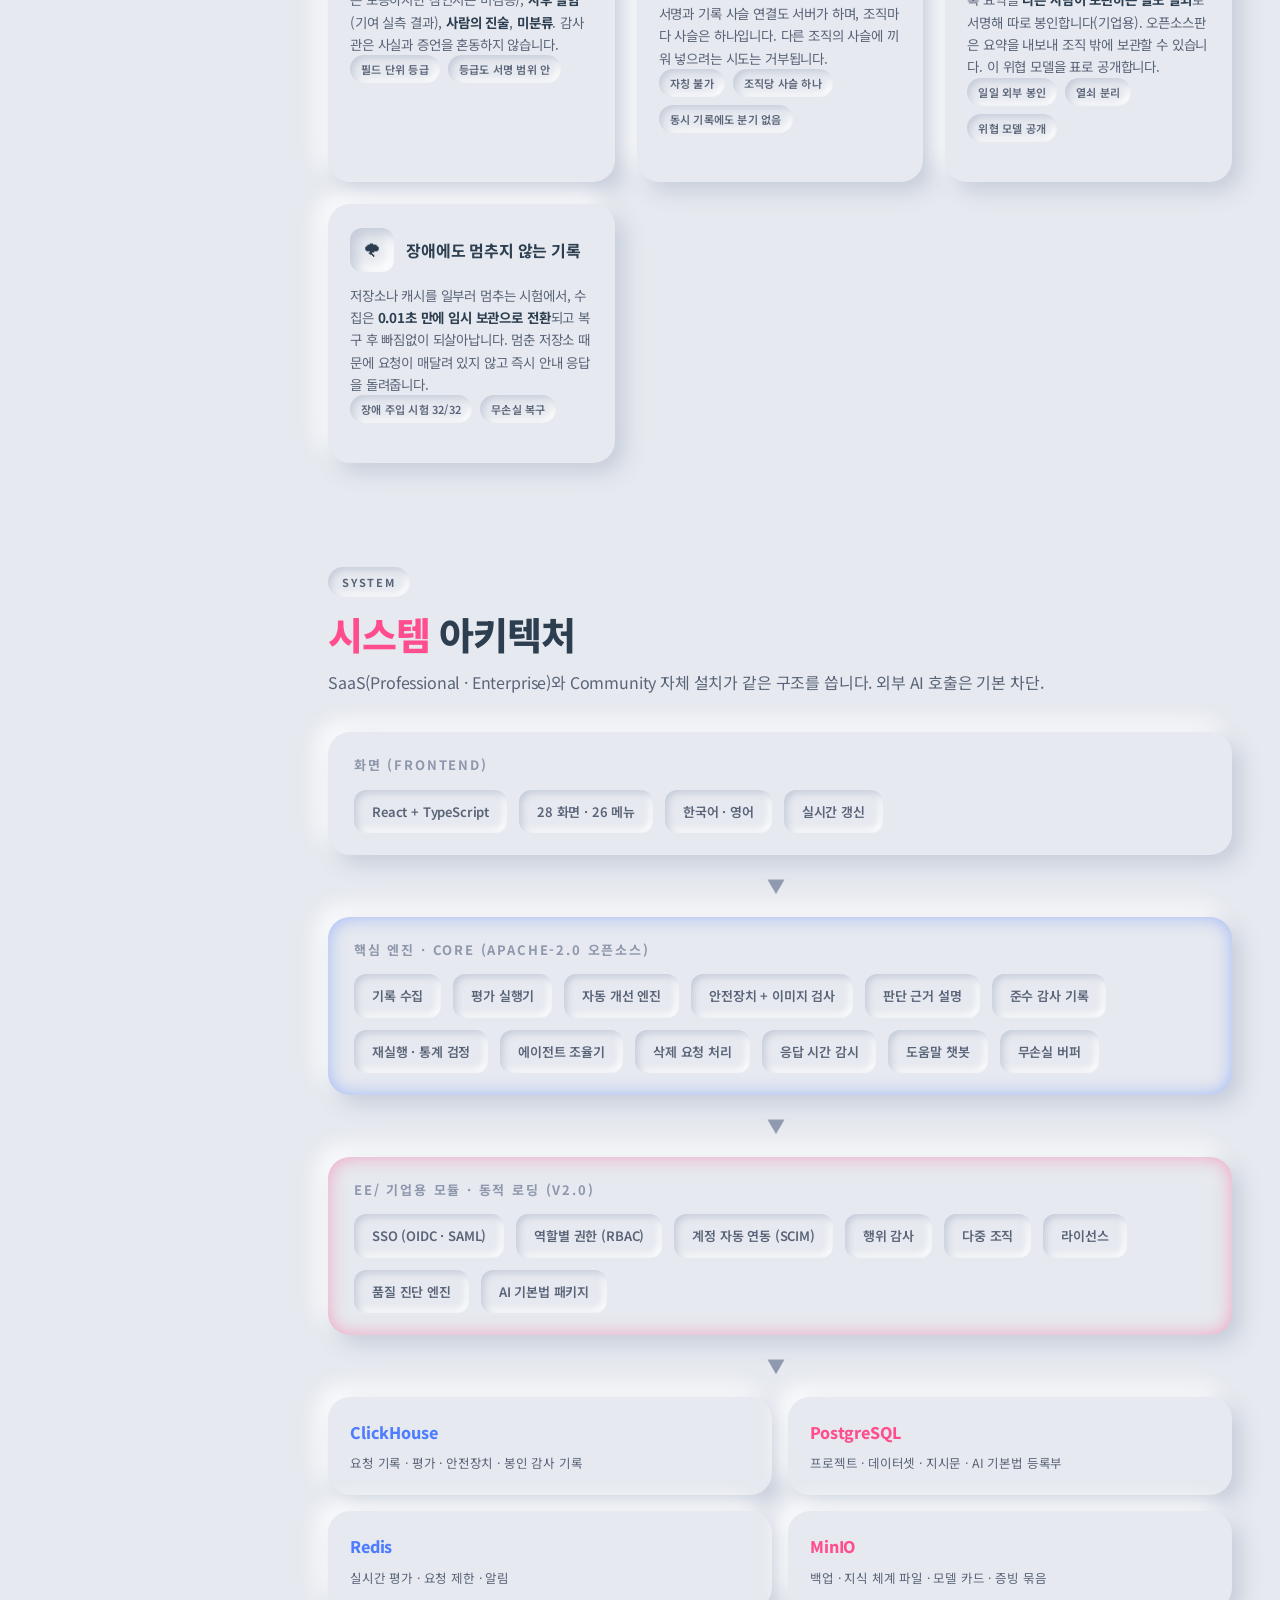
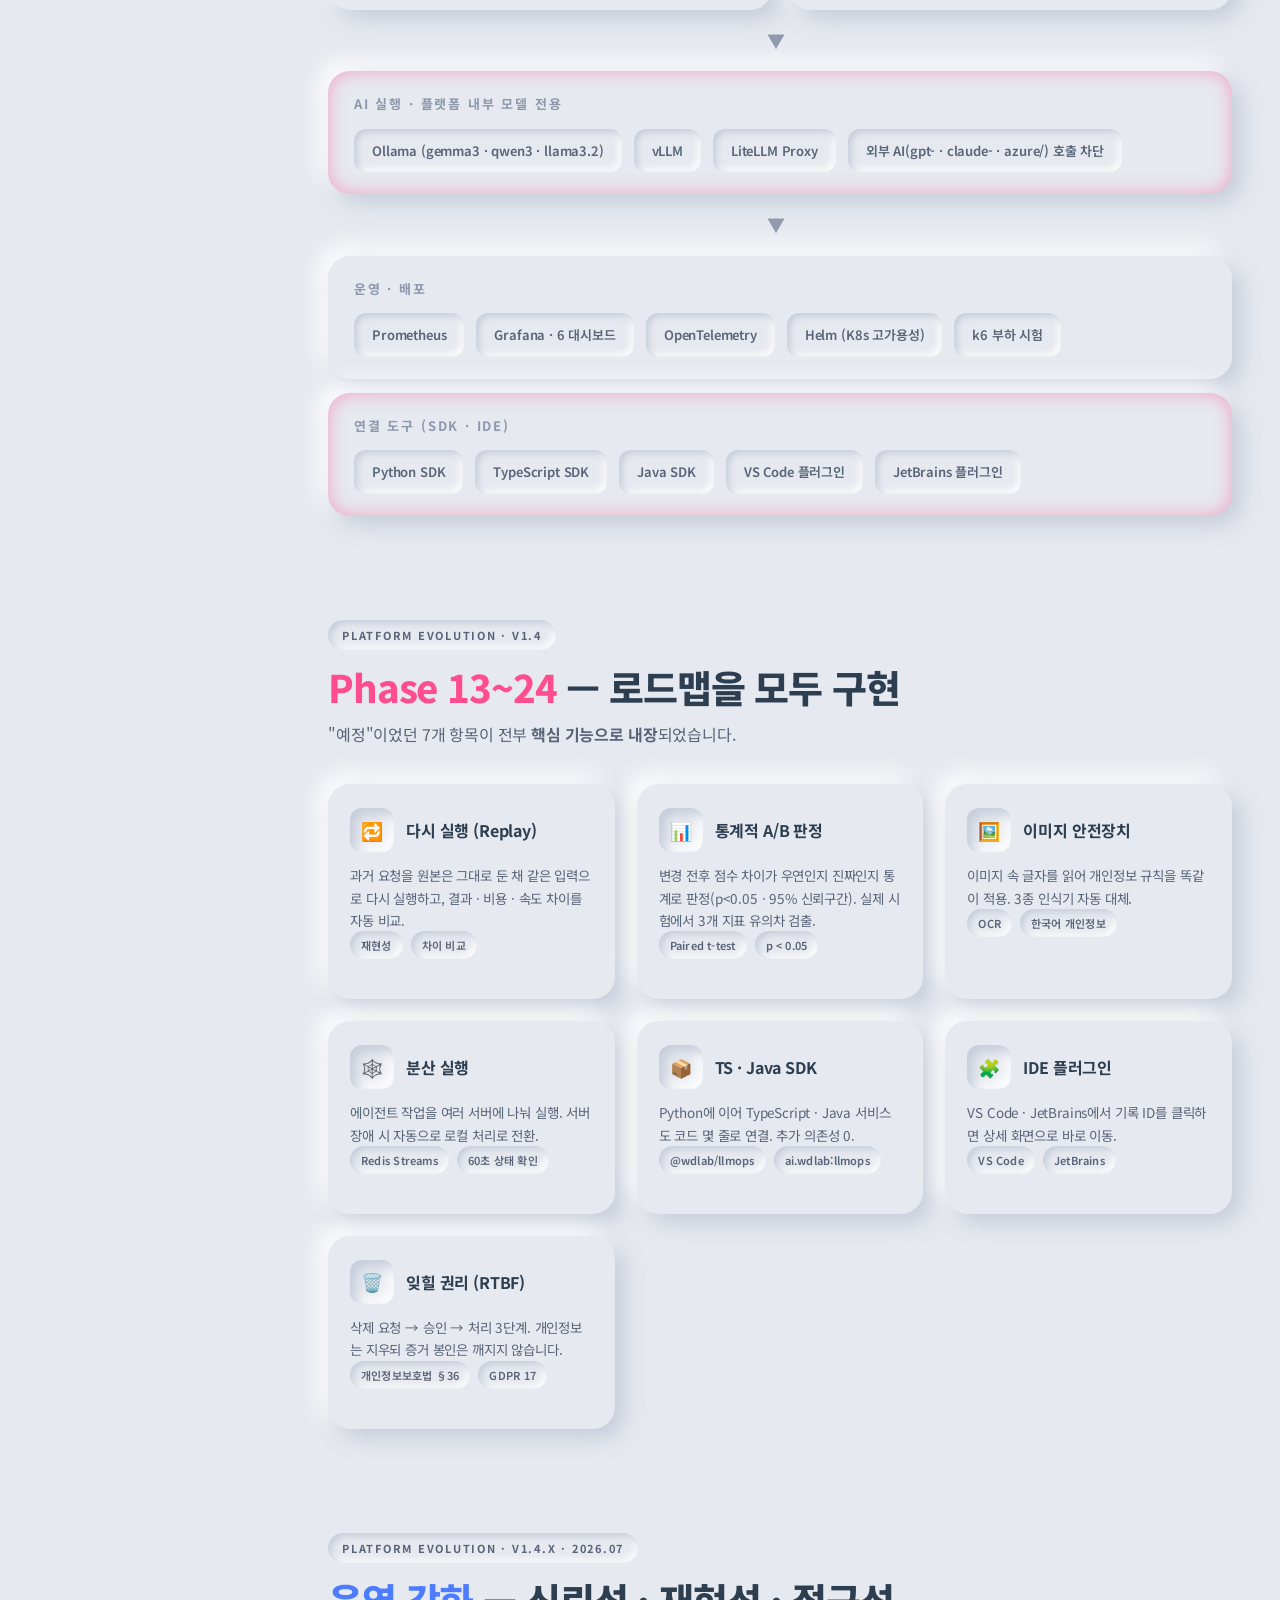
==== commit ae8aa7b1: "feat(v2.0 · 2026-10-01): Diagnosis · Portfolio(Control Tower) 화면 전용 섹션 신설 - Diagnosis — AI 서비스 품질 진단" ====
--- a/index.html
+++ b/index.html
@@ -74,7 +74,8 @@
 
       <div class="nav-group">
         <div class="nav-label">Diagnosis · EE</div>
-        <a class="nav-item" href="#enterprise" data-target="enterprise"><i class="dot dot-pink"></i><span>AI 서비스 품질 진단</span></a>
+        <a class="nav-item" href="#diagnosis" data-target="diagnosis"><i class="dot dot-pink"></i><span>Diagnosis · 품질 진단</span></a>
+        <a class="nav-item" href="#portfolio" data-target="portfolio"><i class="dot dot-pink"></i><span>Portfolio · Control Tower</span></a>
         <a class="nav-item" href="#enterprise" data-target="enterprise"><i class="dot dot-pink"></i><span>AI 기본법 패키지</span></a>
         <a class="nav-item" href="#enterprise" data-target="enterprise"><i class="dot dot-pink"></i><span>SSO · RBAC · 행위 감사</span></a>
       </div>
@@ -474,6 +475,181 @@
       </div>
     </section>
 
+    <!-- ===== DIAGNOSIS DETAIL (Workspace · Diagnosis · EE) ===== -->
+    <section id="diagnosis" class="section">
+      <div class="section-head">
+        <span class="section-tag">Workspace · Diagnosis · EE · Professional 이상</span>
+        <h2><span class="text-pink">Diagnosis</span> — AI 서비스 품질 진단</h2>
+        <p class="section-lead">
+          운영 중인 AI 서비스의 이름과 주소만 등록하고 <b>▶ 진단 실행</b>을 누르면, 시험 문항을 스스로 만들어 던지고
+          <b>품질 · 안전 · 컴플라이언스 · 성능</b> 4개 축 점수와 등급, 발견사항, 제출용 보고서까지 한 화면에서 내놓습니다.
+          대상 서비스의 소스 코드는 건드리지 않습니다.
+        </p>
+      </div>
+
+      <div class="law-banner neu-raised">
+        <div class="law-row">
+          <div class="law-cell">
+            <div class="law-tag">① 탐색</div>
+            <div class="law-desc">어떤 프레임워크 · 모델 · API · 도구(MCP · A2A)를 쓰는지 자동 파악, 접속 가능 여부 확인</div>
+          </div>
+          <div class="law-cell">
+            <div class="law-tag">② 계측</div>
+            <div class="law-desc">소스 수정 없이 붙일 수 있는 연결 코드 생성. 진단 호출은 모두 기록으로 남김</div>
+          </div>
+          <div class="law-cell">
+            <div class="law-tag">③ 테스트 생성</div>
+            <div class="law-desc">기능 · 안전 공격 · 도구별 공격 · 여러 턴 공격 · 사실 오류 · 고객 성공 기준 · 회귀 문항</div>
+          </div>
+          <div class="law-cell">
+            <div class="law-tag">④ 실행</div>
+            <div class="law-desc">문항을 대상에 던지고 채점. 시간 초과 문항은 한 건씩 다시 측정</div>
+          </div>
+          <div class="law-cell">
+            <div class="law-tag">⑤ 보고서</div>
+            <div class="law-desc">4축 스코어카드 · 발견사항 · 전회 대비 변화 · 서명된 보고서</div>
+          </div>
+        </div>
+      </div>
+
+      <div class="grid-cards">
+        <div class="feat-card neu-raised">
+          <div class="feat-head"><span class="feat-icon neu-pressed">🎯</span><h4>진단 대상 등록 · 실행</h4></div>
+          <p>이름 · 주소 · 프레임워크 · 모델 · 업종을 넣어 등록합니다(프레임워크는 비워 두면 자동 식별). 대상 카드에서 바로 실행하고, 대상을 삭제해도 <b>진단 이력은 보존</b>됩니다.</p>
+          <div class="pillar-tags"><span>대상 카드</span><span>▶ 진단 실행</span><span>이력 보존</span></div>
+        </div>
+        <div class="feat-card neu-raised">
+          <div class="feat-head"><span class="feat-icon neu-pressed">♻️</span><h4>모드 — 신규 생성 · 직전 세트 재사용</h4></div>
+          <p><b>신규 생성</b>은 문항을 새로 만들고, <b>재사용</b>은 직전과 똑같은 문항으로 다시 진단합니다. 문항 세트마다 지문(SHA-256)을 남겨, 개선 전후를 <b>같은 시험지</b>로 비교했음을 증명합니다.</p>
+          <div class="pillar-tags"><span>fresh · reuse</span><span>문항 세트 지문</span><span>시드 고정</span></div>
+        </div>
+        <div class="feat-card neu-raised">
+          <div class="feat-head"><span class="feat-icon neu-pressed">🧨</span><h4>공격 팩 선택</h4></div>
+          <p><b>v1.0 15종</b>(지시 조작 · 개인정보 추출 · 비밀 유출 · 탈옥 · AI 고지 · 유해 표현)과 <b>v1.1 19종</b>(도구 오남용 · 문서에 숨긴 지시 · 과도한 자율 행동 · 여러 턴 우회 추가) 중 선택. v1.1은 공격마다 <b>OWASP LLM Top 10(2025)</b>과 AI 기본법 조항에 대응됩니다. 팩이 변조되면 실행을 거부합니다.</p>
+          <div class="pillar-tags"><span>v1.1 · 19종</span><span>OWASP 매핑</span><span>팩 지문 검증</span></div>
+        </div>
+        <div class="feat-card neu-raised">
+          <div class="feat-head"><span class="feat-icon neu-pressed">📶</span><h4>실행 모니터 · 취소</h4></div>
+          <p>5단계 진행 막대에 단계별 진행률(예: 12/40)을 표시하고, <b>■ 취소</b>를 누르면 현재 단계가 끝나는 지점에서 멈춥니다. 문항당 30초 · 전체 20분 제한, 동시 진단은 2건으로 묶어 대상 서비스에 무리를 주지 않습니다.</p>
+          <div class="pillar-tags"><span>단계별 진행률</span><span>중도 취소</span><span>과부하 방지</span></div>
+        </div>
+        <div class="feat-card neu-raised">
+          <div class="feat-head"><span class="feat-icon neu-pressed">🧪</span><h4>모의(DEMO) 결과는 모의라고 표시</h4></div>
+          <p>주소가 없거나 접속되지 않으면 내부 AI가 대신 답한 <b>연습 실행</b>이 됩니다. 이때 화면과 보고서에 <b>DEMO / SIMULATED</b> 배너와 대리 응답 비율을 붙이고 "실서비스 판정에 사용 금지"를 명시합니다. 일부만 실패해도 그 비율만큼 신뢰도를 낮춰 표시합니다.</p>
+          <div class="pillar-tags"><span>LIVE · DEMO 구분</span><span>신뢰도 표시</span></div>
+        </div>
+        <div class="feat-card neu-raised">
+          <div class="feat-head"><span class="feat-icon neu-pressed">🧮</span><h4>4축 스코어카드 · 등급</h4></div>
+          <p>품질 · 안전 · 컴플라이언스 · 성능 각 100점, <b>A(90↑) · B(80↑) · C(70↑) · D(60↑) · F</b>. 치명 결함이 1건이라도 있으면 종합 등급은 <b>D를 넘지 못하고</b>, 높음 2건 이상이면 C가 상한입니다. 금융 · 의료 업종은 안전과 컴플라이언스 비중을 높여 채점합니다.</p>
+          <div class="pillar-tags"><span>보수적 채점</span><span>업종별 가중</span><span>응답 속도 실측</span></div>
+        </div>
+        <div class="feat-card neu-raised">
+          <div class="feat-head"><span class="feat-icon neu-pressed">🚩</span><h4>발견사항 → 개선 지시문</h4></div>
+          <p>문제마다 심각도 · 내용 · 권고를 보여 주고 <b>🔗 원본 기록</b>으로 바로 이동합니다. <b>🔧 개선 프롬프트 생성</b>을 누르면 자동 개선 기능이 고친 지시문 후보를 만들고, 다시 진단해 <b>정말 나아졌는지 계보로 확인</b>합니다.</p>
+          <div class="pillar-tags"><span>증거 기록 링크</span><span>진단 → 개선 → 재진단</span></div>
+        </div>
+        <div class="feat-card neu-raised">
+          <div class="feat-head"><span class="feat-icon neu-pressed">📈</span><h4>이전 실행과 비교 · 추이</h4></div>
+          <p>직전 실행(또는 고른 실행)과 비교해 등급 변화, 축별 점수 ▲▼, <b>새로 생긴 문제와 해소된 문제 수</b>를 보여 줍니다. 회차별 종합 점수는 막대 추이로 표시합니다.</p>
+          <div class="pillar-tags"><span>실행 간 비교(diff)</span><span>추이 차트</span></div>
+        </div>
+        <div class="feat-card neu-raised">
+          <div class="feat-head"><span class="feat-icon neu-pressed">📄</span><h4>서명된 보고서 내려받기</h4></div>
+          <p><b>한국어 · English</b>, <b>MD · DOCX · PDF</b>. 모든 수치가 봉인된 원본 기록과 연결되고, <b>🔏 서명</b>(Ed25519) 파일을 함께 받아 제3자가 독립 검증 도구로 진위를 확인합니다. 영문 보고서는 EU AI Act 조항에 대응. 감독기관 · 감사인에게 그대로 제출합니다.</p>
+          <div class="pillar-tags"><span>한 · 영</span><span>전자서명 · 독립 검증</span><span>EU AI Act</span></div>
+        </div>
+        <div class="feat-card neu-raised">
+          <div class="feat-head"><span class="feat-icon neu-pressed">⏰</span><h4>정기 진단 · 기준 미달 알림</h4></div>
+          <p>대상마다 주기(매일 · 매주 등)를 정해 두면 자동으로 진단합니다. 안전 점수나 치명 결함 수가 정한 기준을 벗어나면 <b>즉시 알림</b>을 보냅니다. 한 번의 점검이 아니라 <b>상시 점검</b>입니다.</p>
+          <div class="pillar-tags"><span>주기 실행</span><span>임계값 알림</span></div>
+        </div>
+      </div>
+    </section>
+
+    <!-- ===== DIAGNOSIS PORTFOLIO — CONTROL TOWER (Enterprise) ===== -->
+    <section id="portfolio" class="section">
+      <div class="section-head">
+        <span class="section-tag">Workspace · Diagnosis · EE · Enterprise</span>
+        <h2><span class="text-blue">Diagnosis Portfolio</span> — Control Tower</h2>
+        <p class="section-lead">
+          회사가 운영하는 AI 서비스가 여러 개라면, 하나씩 열어 볼 수 없습니다. 포트폴리오는 <b>법인 단위 전 진단 대상</b>을 한 표에 모아
+          4축 점수 · 종합 등급 · 미해결 치명 결함 · 배포 게이트 · 마지막 진단 후 경과일을 보여 줍니다.
+          <b>어느 서비스가 위험하고, 어느 서비스를 오래 방치했는지</b> 한눈에 드러납니다.
+        </p>
+      </div>
+
+      <div class="pf neu-raised">
+        <div class="pf-caption">예시 화면 — 수치는 설명용이며 실제 고객 결과가 아닙니다</div>
+        <div class="pf-scroll">
+          <table class="pf-table">
+            <thead>
+              <tr>
+                <th>대상</th><th>도메인</th><th>종합</th>
+                <th class="c">품질</th><th class="c">안전</th><th class="c">컴플라이언스</th><th class="c">성능</th>
+                <th class="c">CRITICAL</th><th class="c">HIGH</th><th class="c">게이트</th><th class="c">미진단</th>
+              </tr>
+            </thead>
+            <tbody>
+              <tr>
+                <td class="pf-name">투자 상담 챗봇</td><td>금융</td><td class="pf-grade g-a">A</td>
+                <td class="c h-a">92.3</td><td class="c h-a">100</td><td class="c h-a">96.5</td><td class="c h-b">88.4</td>
+                <td class="c">0</td><td class="c">0</td><td class="c">✅</td><td class="c">3일</td>
+              </tr>
+              <tr>
+                <td class="pf-name">사내 문서 검색</td><td>general</td><td class="pf-grade g-b">B</td>
+                <td class="c h-b">84.6</td><td class="c h-a">94.7</td><td class="c h-a">91.2</td><td class="c h-c">73.1</td>
+                <td class="c">0</td><td class="c pf-high">1</td><td class="c">✅</td><td class="c">8일</td>
+              </tr>
+              <tr>
+                <td class="pf-name">주문 · 배송 에이전트</td><td>물류</td><td class="pf-grade g-d">D</td>
+                <td class="c h-a">100</td><td class="c h-f">53.3</td><td class="c h-c">72</td><td class="c h-a">100</td>
+                <td class="c pf-crit">2</td><td class="c pf-high">3</td><td class="c">⛔</td><td class="c">12일</td>
+              </tr>
+              <tr>
+                <td class="pf-name">고객센터 상담봇</td><td>판매</td><td class="pf-grade g-d">D</td>
+                <td class="c h-d">69.2</td><td class="c h-c">73.7</td><td class="c h-d">68.5</td><td class="c h-f">57.8</td>
+                <td class="c pf-crit">1</td><td class="c pf-high">4</td><td class="c">⛔</td><td class="c pf-crit">41일</td>
+              </tr>
+              <tr>
+                <td class="pf-name">신규 등록 서비스</td><td>general</td><td class="pf-grade">—</td>
+                <td class="c h-n">—</td><td class="c h-n">—</td><td class="c h-n">—</td><td class="c h-n">—</td>
+                <td class="c">0</td><td class="c">0</td><td class="c">—</td><td class="c pf-crit">미진단</td>
+              </tr>
+            </tbody>
+          </table>
+        </div>
+        <div class="pf-legend">
+          <span><i class="h-a"></i>90점 이상</span><span><i class="h-b"></i>80점대</span><span><i class="h-c"></i>70점대</span>
+          <span><i class="h-d"></i>60점대</span><span><i class="h-f"></i>60점 미만</span><span><i class="h-n"></i>진단 전</span>
+        </div>
+      </div>
+
+      <div class="grid-cards">
+        <div class="feat-card neu-raised">
+          <div class="feat-head"><span class="feat-icon neu-pressed">🌡</span><h4>4축 히트맵</h4></div>
+          <p>품질 · 안전 · 컴플라이언스 · 성능 점수를 색으로 칠합니다. 숫자를 읽지 않아도 <b>붉은 칸이 어디에 몰려 있는지</b>로 약한 서비스와 약한 축이 보입니다.</p>
+        </div>
+        <div class="feat-card neu-raised">
+          <div class="feat-head"><span class="feat-icon neu-pressed">🏷</span><h4>종합 등급 · 미해결 결함</h4></div>
+          <p>대상별 종합 등급(A~F)과 아직 해결하지 않은 <b>CRITICAL · HIGH</b> 건수를 나란히 둡니다. 점수가 좋아도 치명 결함이 남아 있으면 등급이 내려가므로 숫자에 가려지지 않습니다.</p>
+        </div>
+        <div class="feat-card neu-raised">
+          <div class="feat-head"><span class="feat-icon neu-pressed">🚦</span><h4>배포 게이트 ✅ · ⛔</h4></div>
+          <p><b>미해결 치명 결함 0건 + 안전 90점 이상</b>이면 통과입니다. 같은 판정을 배포 파이프라인(CI)에서 스크립트 한 줄로 불러, 기준(기본: 안전 90 · 치명 0 · 종합 70)에 못 미치면 <b>배포를 막습니다</b>. 기준은 대상별로 조정하고, 판정 내역은 행위 감사에 남습니다.</p>
+          <div class="pillar-tags"><span>CI 연동</span><span>대상별 기준</span><span>판정 기록</span></div>
+        </div>
+        <div class="feat-card neu-raised">
+          <div class="feat-head"><span class="feat-icon neu-pressed">📅</span><h4>미진단 경과일</h4></div>
+          <p>마지막 진단 후 며칠이 지났는지 표시합니다. <b>30일을 넘기면 붉게 강조</b>하고, 한 번도 진단하지 않은 대상은 "미진단"으로 드러냅니다. 정기 진단을 걸어 두면 이 칸이 붉어지지 않습니다.</p>
+        </div>
+        <div class="feat-card neu-raised">
+          <div class="feat-head"><span class="feat-icon neu-pressed">🗼</span><h4>경영진 · 감사 담당자의 한 장</h4></div>
+          <p>대상 이름을 누르면 해당 진단 화면으로 이동합니다. 조직별로 분리되어 <b>자기 법인의 대상만</b> 보이며, Compliance · Enterprise 에디션에서 제공합니다.</p>
+          <div class="pillar-tags"><span>법인 단위 뷰</span><span>조직 분리</span></div>
+        </div>
+      </div>
+    </section>
+
     <!-- ===== COMPLIANCE DETAIL ===== -->
     <section id="compliance" class="section">
       <div class="section-head">
@@ -834,24 +1010,9 @@
 
       <div class="grid-cards">
         <div class="feat-card neu-raised">
-          <div class="feat-head"><span class="feat-icon neu-pressed">🩺</span><h4>AI 서비스 품질 진단 엔진</h4></div>
-          <p>대상 등록 → 자동 탐색 → 시나리오 생성 → 실행 → 보고서. <b>5단계</b>로 운영 중인 AI 서비스를 진단합니다. 안전 공격 <b>19종</b>(에이전트 특화 4종 — 도구 오남용 · 검색 문서에 숨긴 지시 · 과도한 자율 행동 · 여러 턴에 걸친 우회 포함) · 정보 유출 시험 · 여러 턴 대화 시나리오, 실행 취소 · 단계별 진행 표시, 대상에 접속하지 못하면 결과에 <b>"모의(DEMO)" 표시</b>를 남겨 결과를 부풀리지 않습니다.</p>
-          <div class="pillar-tags"><span>5단계 자동 진단</span><span>정기 실행 · 배포 게이트</span><span>포트폴리오 뷰</span></div>
-        </div>
-        <div class="feat-card neu-raised">
-          <div class="feat-head"><span class="feat-icon neu-pressed">🎯</span><h4>4축 스코어카드 · 등급</h4></div>
-          <p><b>품질 · 안전 · 규제 준수 · 성능</b> 각 100점 만점, A~F 등급. 심각한 결함이 있으면 등급 상한을 낮추는 보수적 채점. 두 실행을 비교해 <b>점수 변화 · 새로 생긴/해소된 문제</b>를 표시.</p>
-          <div class="pillar-tags"><span>A~F 등급</span><span>실행 간 비교(diff)</span><span>증적 기록 링크</span></div>
-        </div>
-        <div class="feat-card neu-raised">
-          <div class="feat-head"><span class="feat-icon neu-pressed">📄</span><h4>신뢰 근거가 있는 자동 보고서</h4></div>
-          <p>보고서의 모든 수치가 봉인된 원본 기록과 연결됩니다. 보고서 자체에도 <b>전자서명(Ed25519)</b>을 붙여 제3자가 독립 검증 도구로 진위를 확인합니다. DOCX · PDF, <b>영문 보고서와 EU AI Act 조항 대응</b>까지. 감독기관 · 감사인에게 그대로 제출.</p>
-          <div class="pillar-tags"><span>DOCX · PDF</span><span>원본 기록 연동</span><span>전자서명 · 독립 검증</span><span>영문 · EU AI Act</span></div>
-        </div>
-        <div class="feat-card neu-raised">
-          <div class="feat-head"><span class="feat-icon neu-pressed">🔁</span><h4>진단 → 개선 → 재진단</h4></div>
-          <p>진단에서 발견한 문제를 자동 개선 기능으로 넘겨 지시문을 고치고, 다시 진단해 <b>정말 나아졌는지 계보로 확인</b>합니다. 도구 연결 표준(MCP · A2A)으로 공개된 기능을 찾아 기능별 공격 시험을 자동 생성.</p>
-          <div class="pillar-tags"><span>닫힌 루프</span><span>MCP · A2A 탐색</span></div>
+          <div class="feat-head"><span class="feat-icon neu-pressed">🩺</span><h4>AI 서비스 품질 진단 · 포트폴리오</h4></div>
+          <p><b>5단계 자동 진단</b> · 안전 공격 19종 · 4축 스코어카드(A~F) · 전자서명 보고서 · 진단 → 개선 → 재진단, 그리고 법인 전체를 한 표로 보는 <b>Control Tower</b>. 화면별 설명은 <a href="#diagnosis"><b>Diagnosis</b></a> · <a href="#portfolio"><b>Portfolio</b></a> 섹션에 있습니다.</p>
+          <div class="pillar-tags"><span>Diagnosis · Professional 이상</span><span>Portfolio · Enterprise</span></div>
         </div>
         <div class="feat-card neu-raised">
           <div class="feat-head"><span class="feat-icon neu-pressed">⚖️</span><h4>AI 기본법 패키지</h4></div>
@@ -924,7 +1085,7 @@
             <li>한국어 안전장치 8종 (이미지 포함)</li>
             <li>사실 오류(환각) 검증</li>
             <li>역할별 권한 · 기업 로그인(SSO)</li>
-            <li>실시간 평가 · 품질 진단 엔진</li>
+            <li>실시간 평가 · 품질 진단(Diagnosis) · 서명 보고서</li>
             <li>업무시간 기술지원</li>
           </ul>
         </div>
@@ -938,6 +1099,7 @@
             <li>봉인 감사 기록 · 위변조 탐지</li>
             <li>AI 기본법 9개 조항 대응 · 월간 보고서 자동화</li>
             <li>영향평가 7항목 + 고영향 판별 · 증빙 ZIP</li>
+            <li>진단 포트폴리오(Control Tower) — 법인 전체 대상 한눈에</li>
             <li>계정 자동 연동 · 행위 감사 · 잊힐 권리</li>
             <li>ISO 42001 · 27001 · ISMS-P 매핑 · 전용 구축 옵션 · 규제 자문</li>
           </ul>
@@ -997,7 +1159,7 @@
         </div>
         <div class="compare-row">
           <div>AI 서비스 품질 진단 (셀프 테스트)</div>
-          <div class="hi">5단계 자동 진단 · 4축 점수 · 봉인 기록 연동 보고서</div>
+          <div class="hi">5단계 자동 진단 · 4축 점수 · 봉인 기록 연동 보고서 · 법인 단위 Control Tower · 배포 게이트</div>
           <div class="lo">Dataiku만 셀프 테스트 보유(범용 ML) · 9종은 없음 · LRQA는 사람이 평가</div>
         </div>
         <div class="compare-row">
--- a/css/style.css
+++ b/css/style.css
@@ -891,3 +891,37 @@
 /* v2.0 · AI 기본법 강조 — 긴 수치용 소형 스탯 · 규제기관 링크 */
 .stat-number.stat-sm { font-size: 28px; line-height: 1.35; }
 .law-desc a { text-decoration: underline; text-underline-offset: 3px; }
+
+/* Diagnosis Portfolio — Control Tower 예시 표 (4축 히트맵) */
+.pf { margin-top: 32px; padding: 24px 28px; }
+.pf-caption { font-size: 12px; color: var(--text-3); margin-bottom: 14px; }
+.pf-scroll { overflow-x: auto; }
+.pf-table { width: 100%; min-width: 760px; border-collapse: separate; border-spacing: 0 4px; font-size: 13.5px; }
+.pf-table th {
+  padding: 10px 12px; text-align: left; font-size: 12px; font-weight: 700;
+  color: var(--text-1); letter-spacing: 0.03em; white-space: nowrap;
+}
+.pf-table td { padding: 10px 12px; color: var(--text-2); white-space: nowrap; }
+.pf-table .c { text-align: center; }
+.pf-table .pf-name { font-weight: 700; color: var(--led-blue); }
+.pf-table .pf-grade { font-weight: 800; color: var(--text-3); }
+.pf-table .g-a { color: #16A34A; }
+.pf-table .g-b { color: #65A30D; }
+.pf-table .g-d { color: #EA580C; }
+.pf-table .pf-crit { color: #DC2626; font-weight: 700; }
+.pf-table .pf-high { color: #EA580C; font-weight: 600; }
+.pf-table td[class*="h-"] { color: var(--text-1); font-weight: 600; }
+.h-a { background: #BBF7D0; }
+.h-b { background: #D9F99D; }
+.h-c { background: #FDE68A; }
+.h-d { background: #FED7AA; }
+.h-f { background: #FECACA; }
+.h-n { background: #DDE2EA; }
+.pf-legend { display: flex; flex-wrap: wrap; gap: 8px 18px; margin-top: 16px; font-size: 12px; color: var(--text-2); }
+.pf-legend span { display: inline-flex; align-items: center; gap: 6px; }
+.pf-legend i { width: 14px; height: 14px; border-radius: 4px; display: inline-block; }
+.feat-card p a { text-decoration: underline; text-underline-offset: 3px; }
+@media (max-width: 720px) {
+  .pf { padding: 18px 16px; }
+}
+.law-banner + .grid-cards, .pf + .grid-cards { margin-top: 28px; }
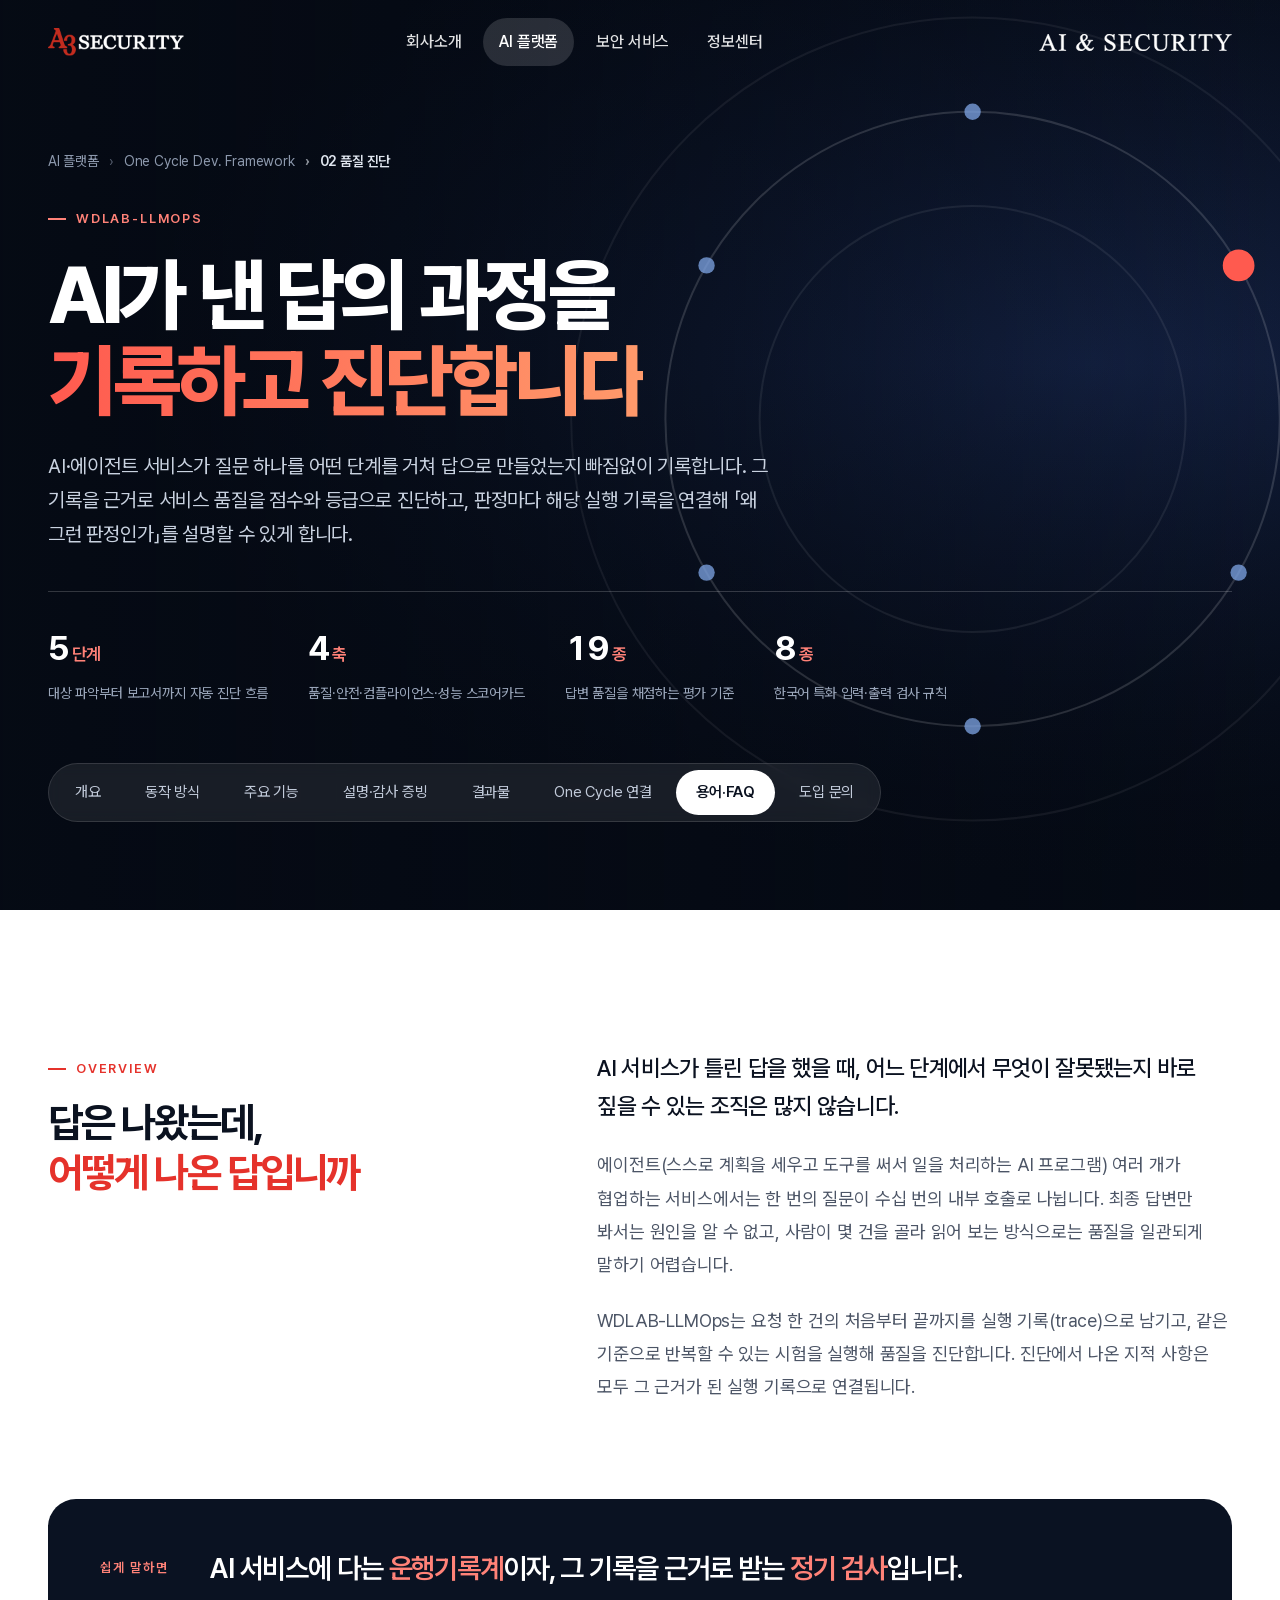
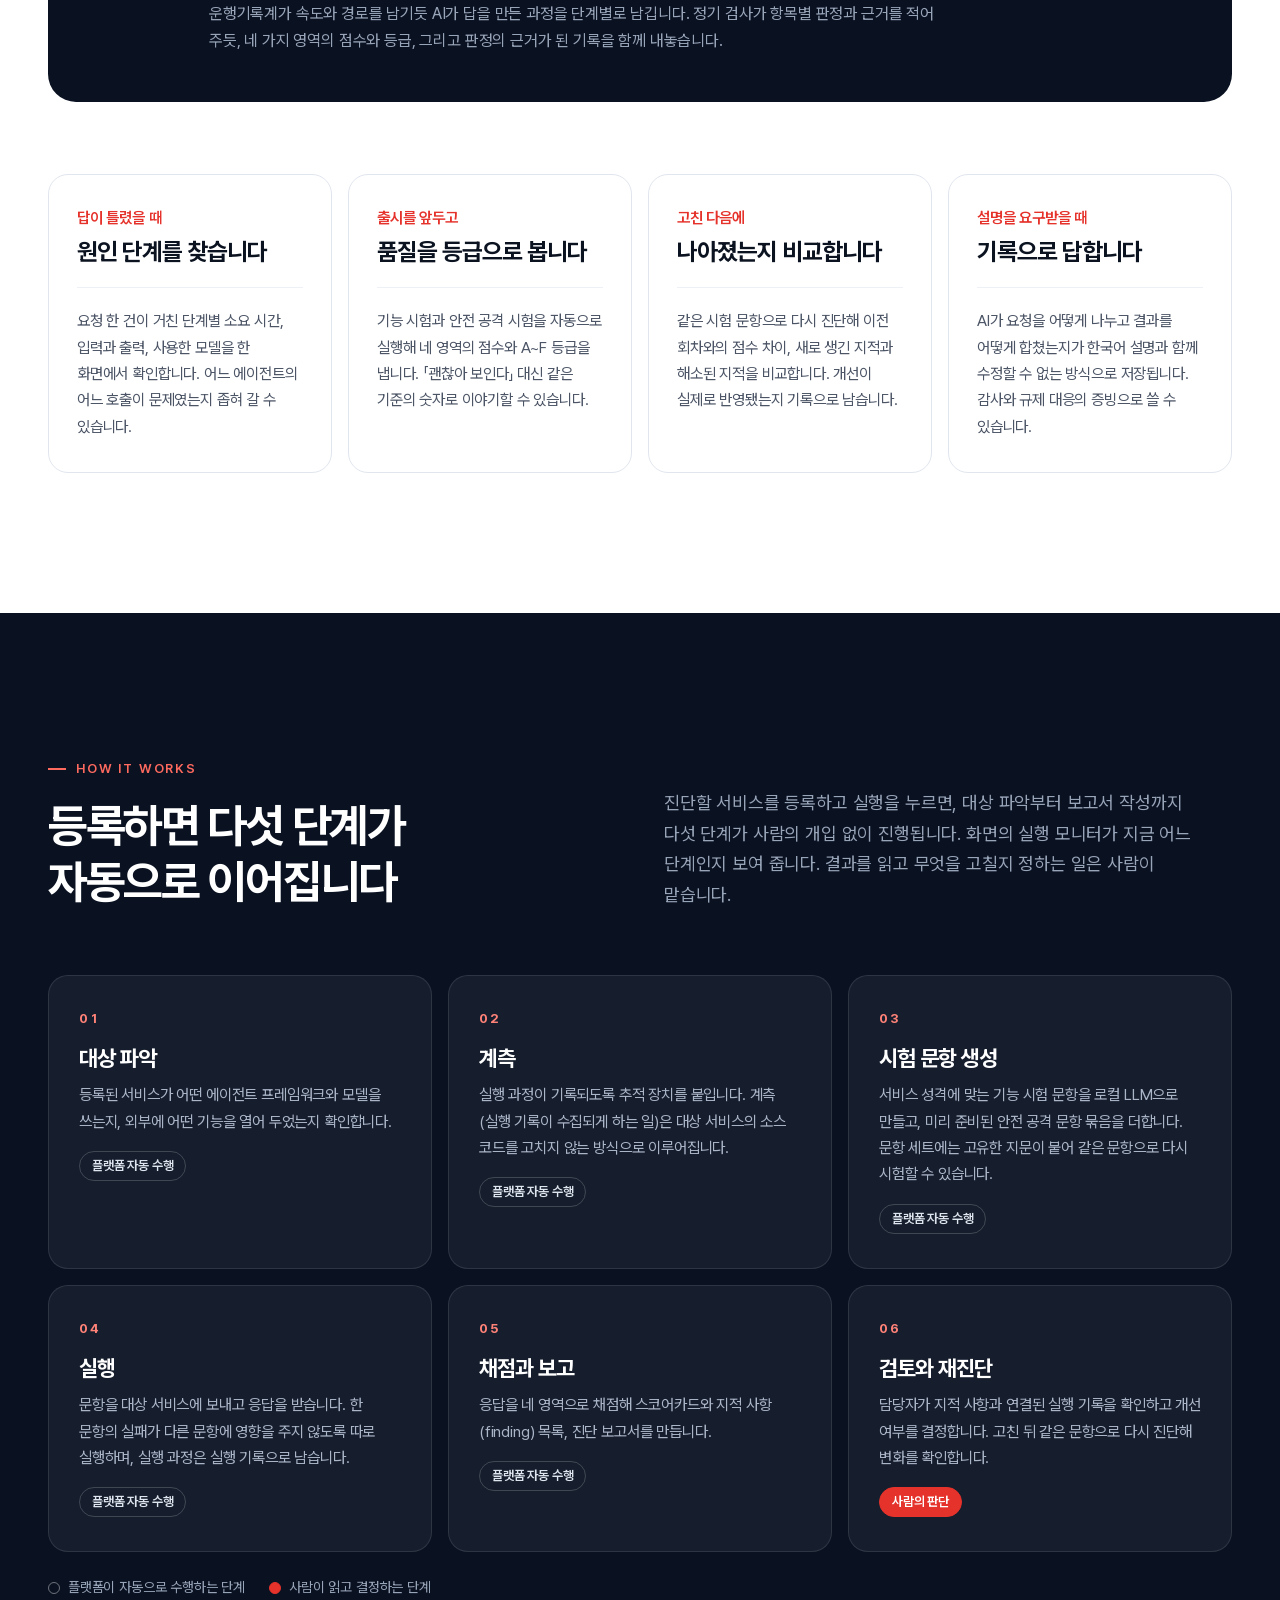
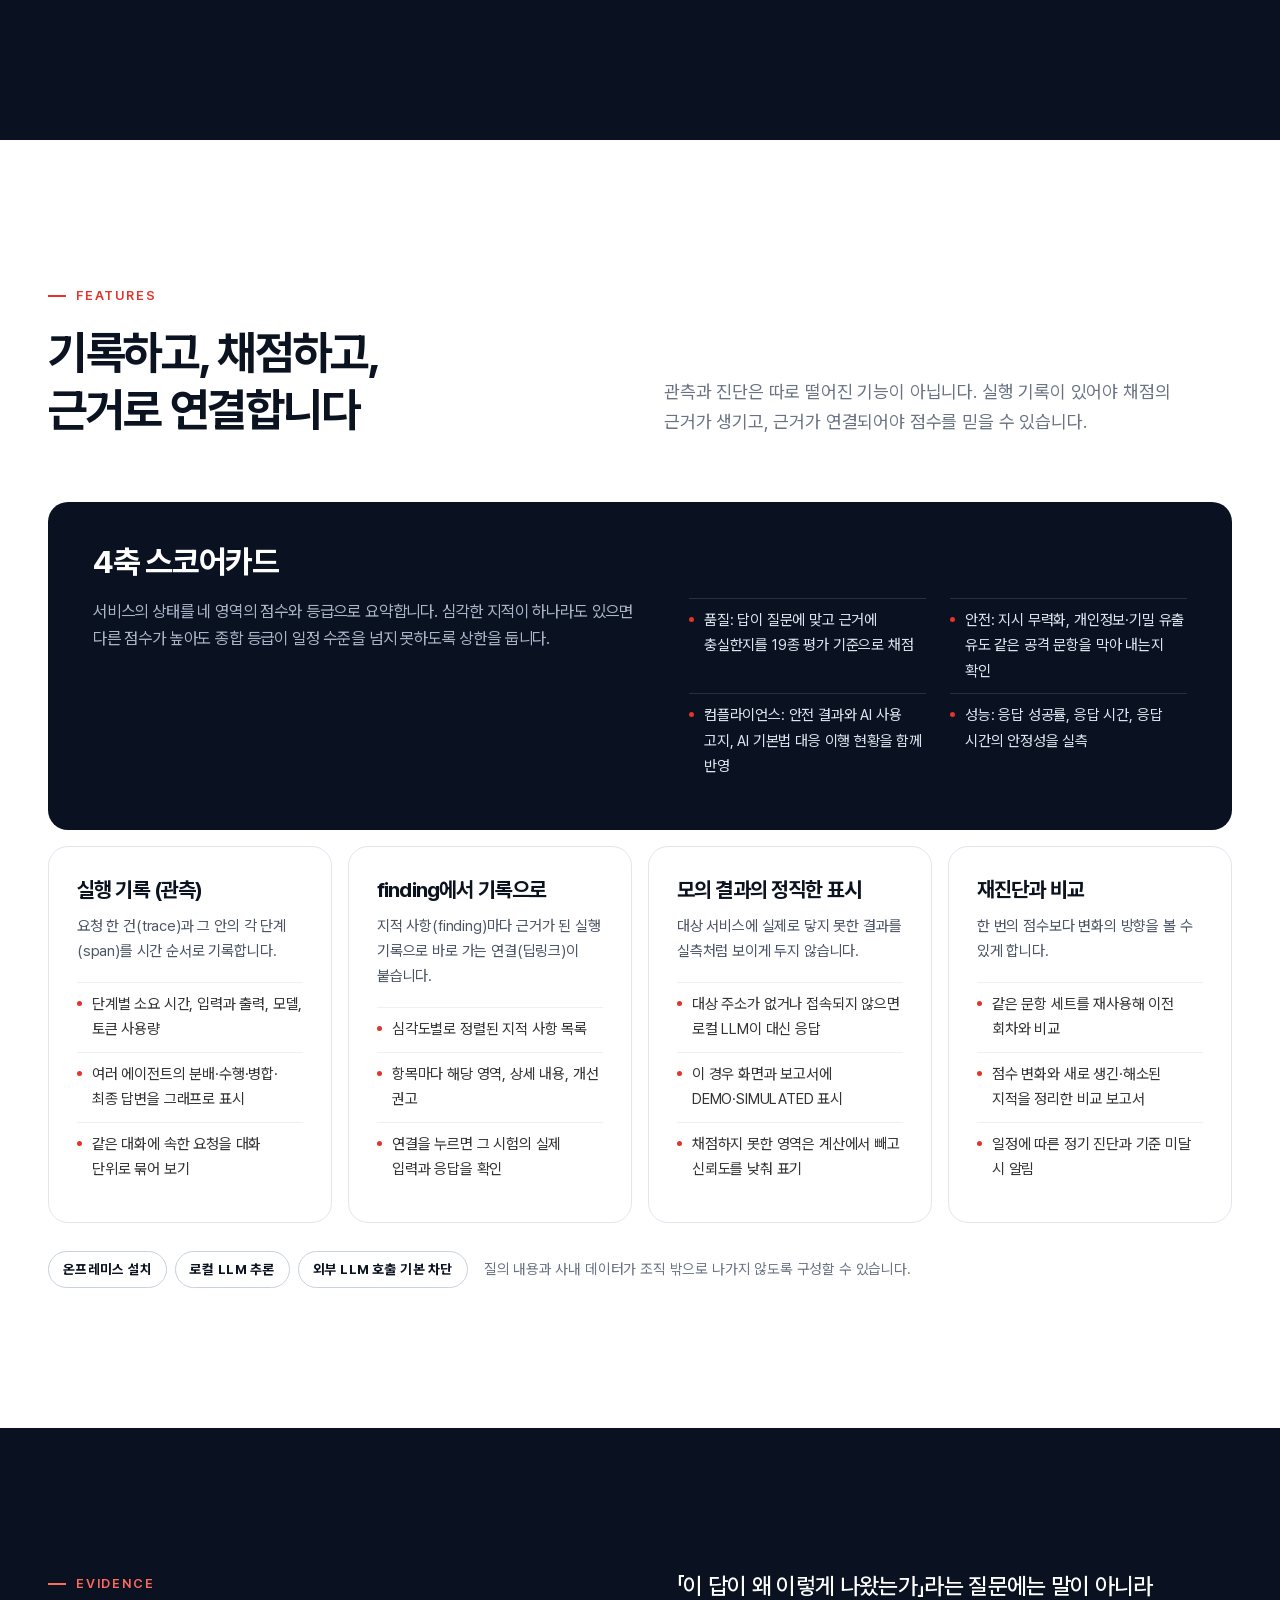
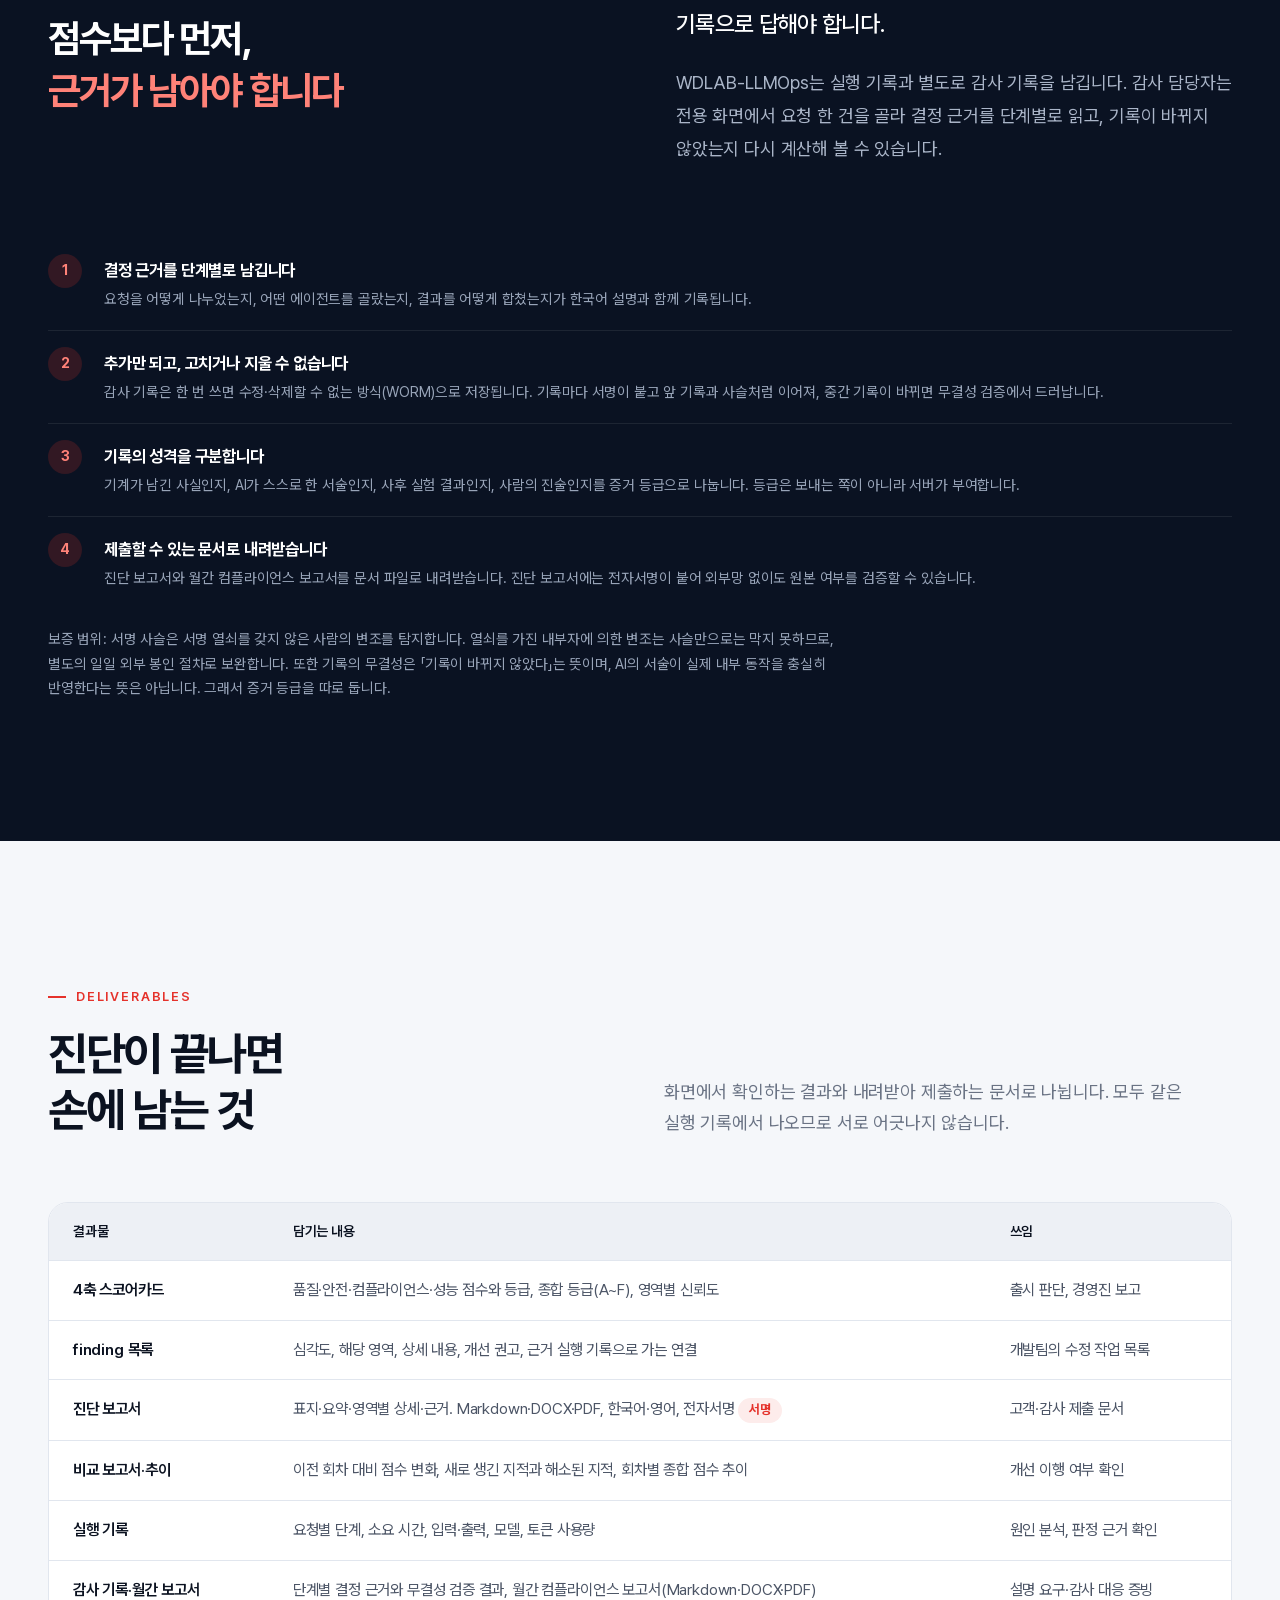
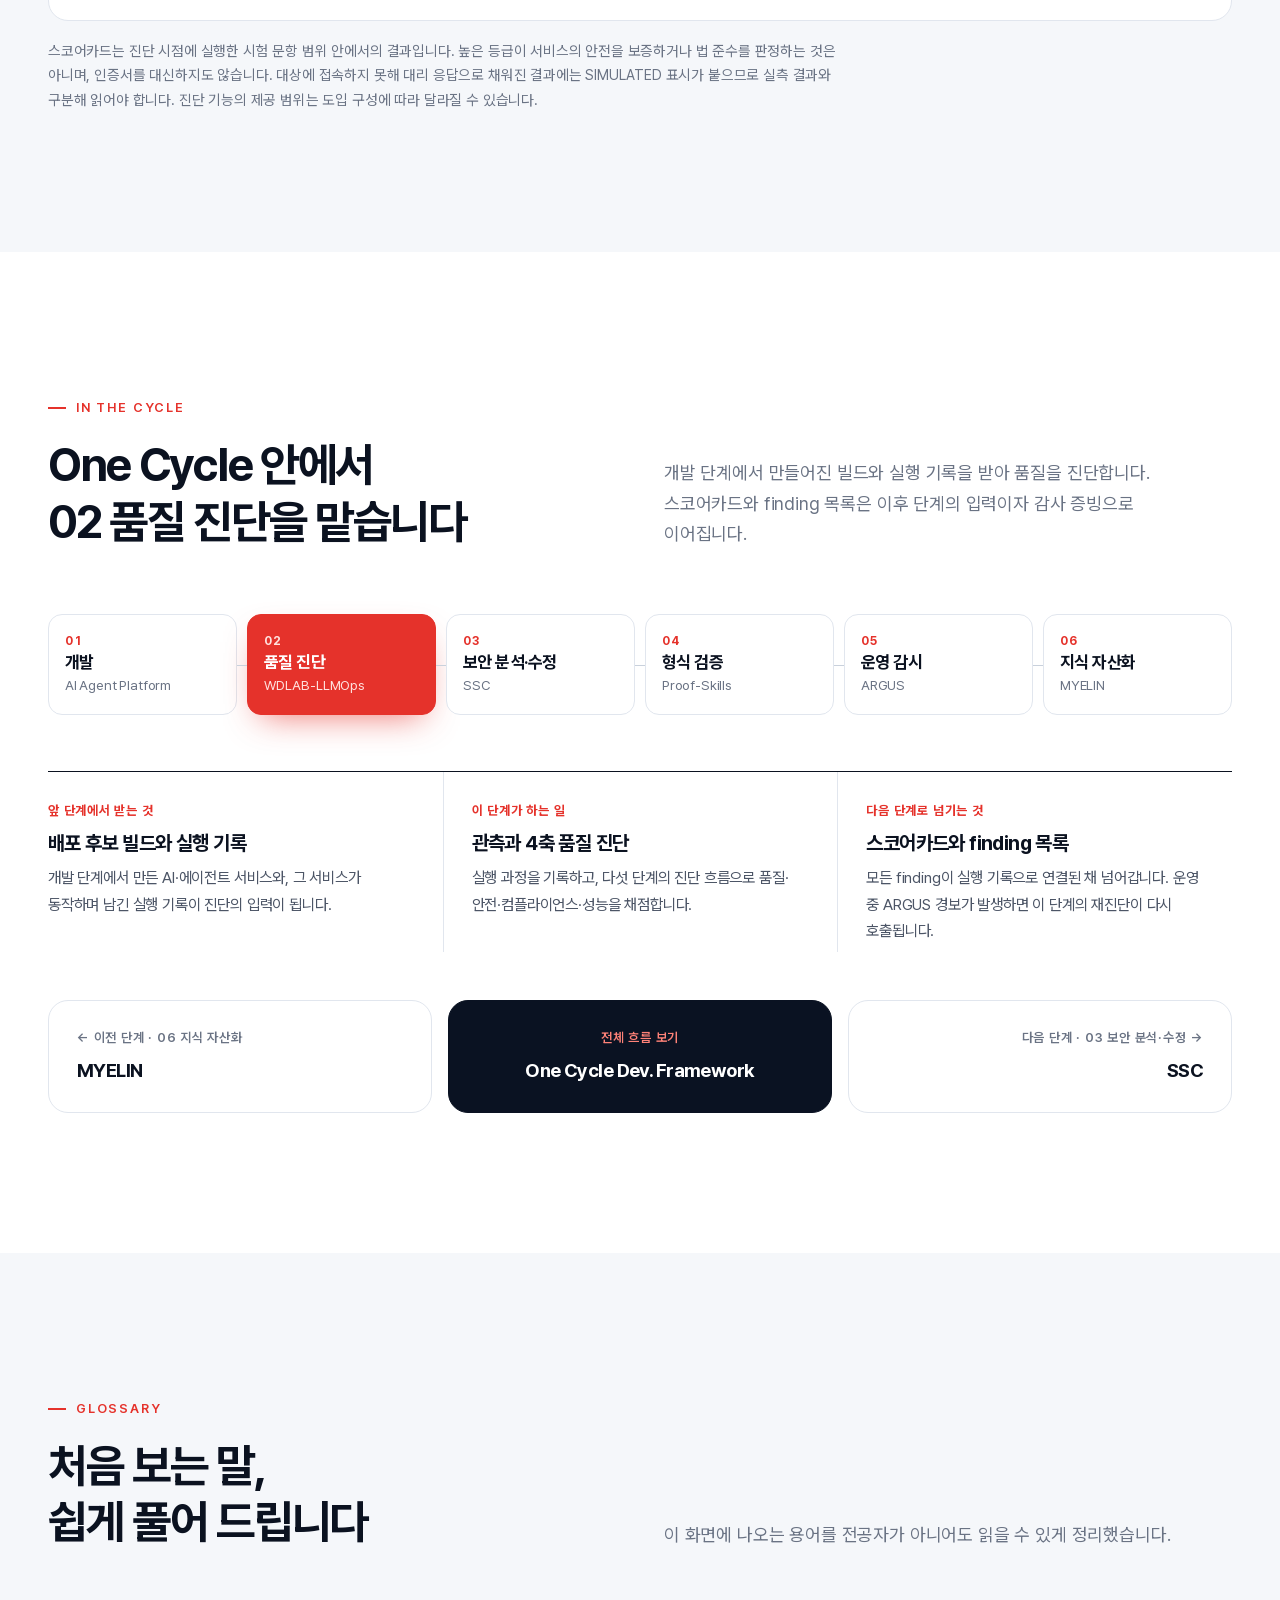
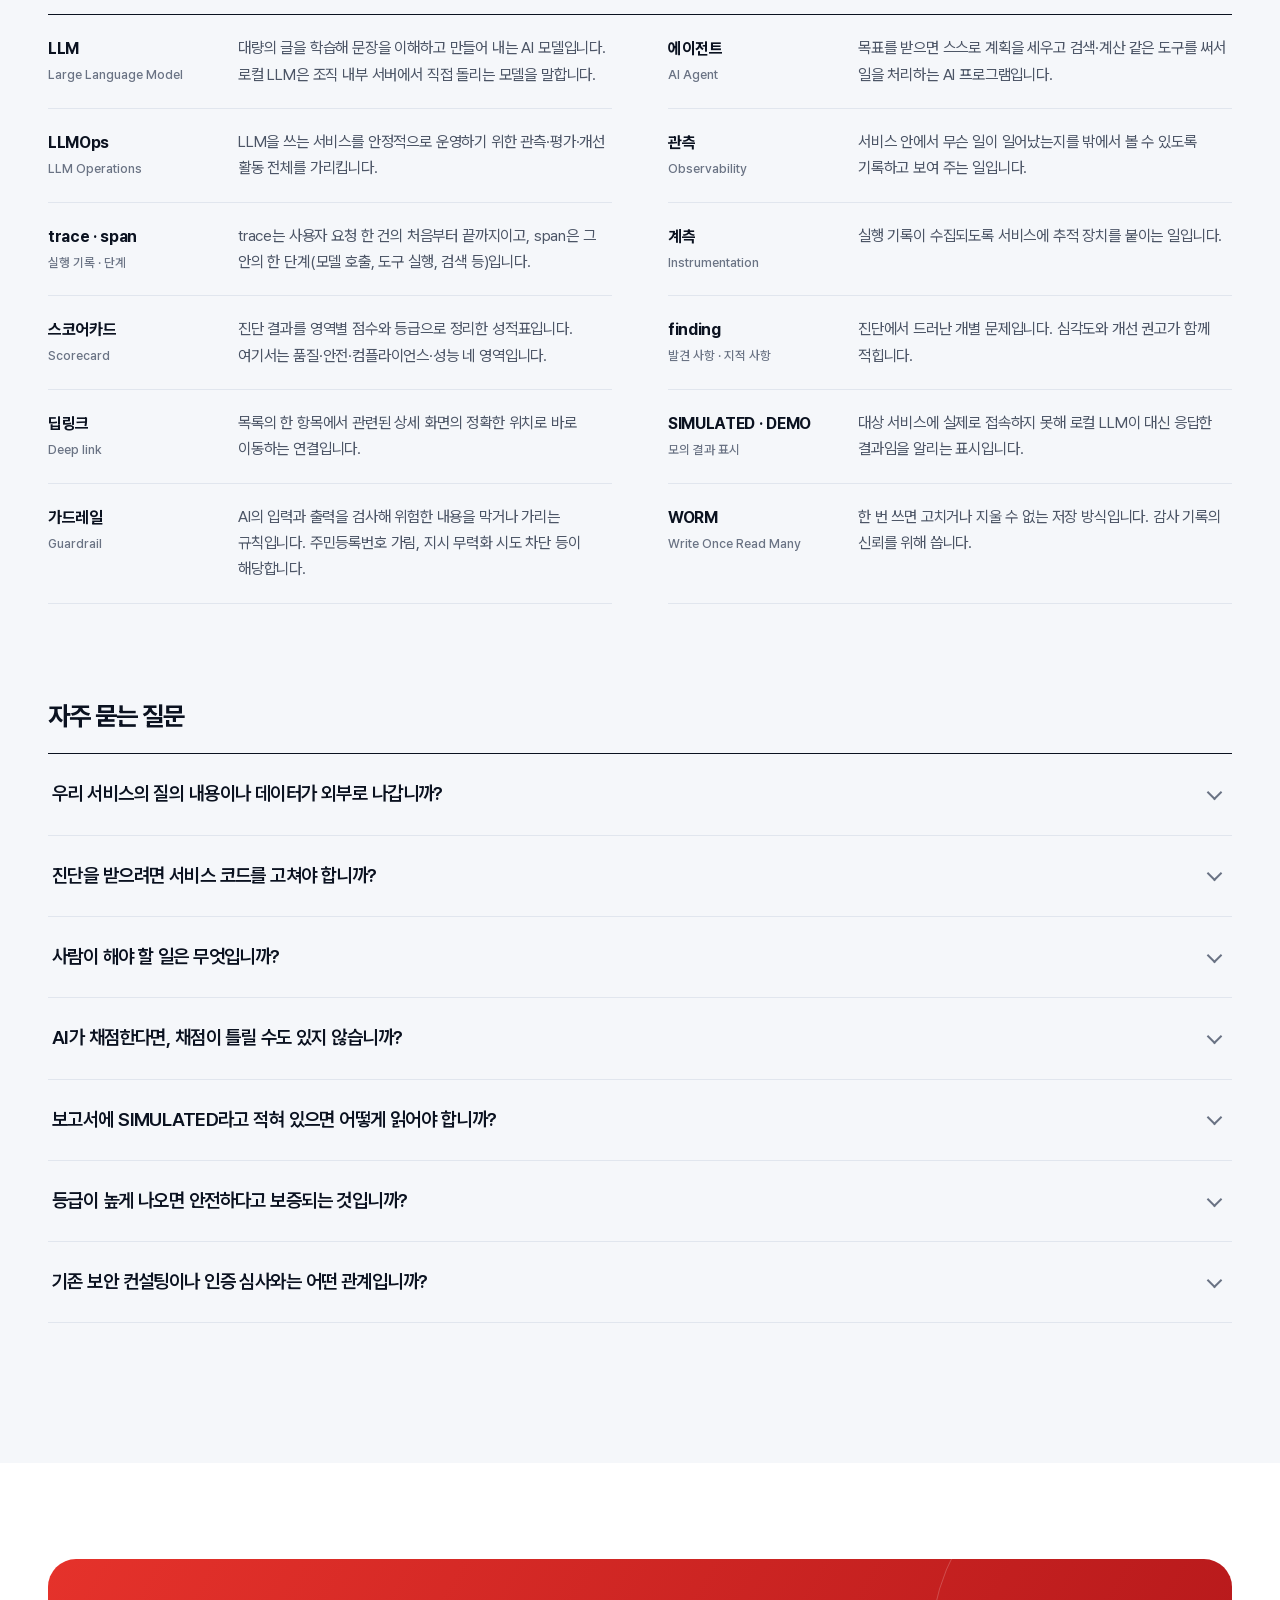
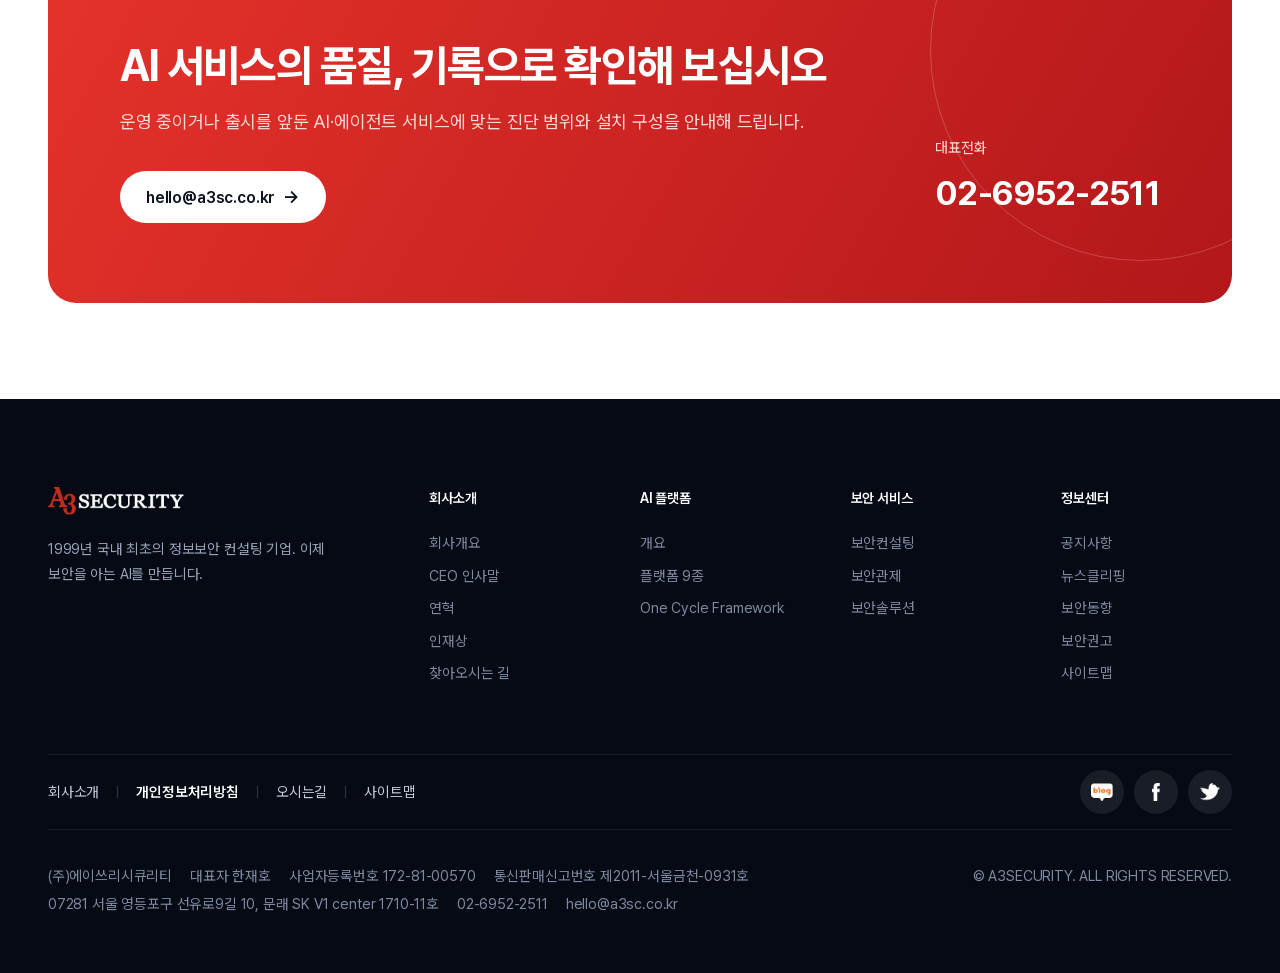
==== commit e101cd84: "Add WDLAB-LLMOps detail page for One Cycle Dev. Framework (02 품질 진단) Page body fragment, shared .pd-" ====
--- a/index.html
+++ b/index.html
@@ -1,1329 +1,231 @@
-<!DOCTYPE html>
+<!doctype html>
 <html lang="ko">
 <head>
-<meta charset="UTF-8" />
-<meta name="viewport" content="width=device-width, initial-scale=1.0" />
-<title>WDLAB-LLMOps · AI 기본법 대비 SaaS 운영 플랫폼</title>
-<meta name="description" content="WDLAB-LLMOps v2.0 Open Core는 LLM·AI 에이전트 서비스를 관측·평가·최적화·통제·증빙하는 클라우드 SaaS 서비스입니다. Community(무료·자체 설치) / Professional(EE·SMB) / Compliance·Enterprise(EE·중견·대기업) 3개 에디션. 2027년 1월 22일 AI 기본법 계도기간 종료에 대비해 고영향 AI 사업자 책무(제34조), ISO 42001·27001 거버넌스, AI 서비스 품질 진단 보고서를 자동으로 준비합니다." />
-<link rel="preconnect" href="https://fonts.googleapis.com" />
-<link rel="preconnect" href="https://fonts.gstatic.com" crossorigin />
-<link href="https://fonts.googleapis.com/css2?family=Inter:wght@400;500;600;700;800&family=JetBrains+Mono:wght@400;500;600&family=Noto+Sans+KR:wght@300;400;500;600;700;800;900&display=swap" rel="stylesheet" />
-<link rel="stylesheet" href="css/style.css" />
+<meta charset="utf-8">
+<meta name="viewport" content="width=device-width, initial-scale=1">
+<meta http-equiv="X-UA-Compatible" content="IE=Edge"/>
+<meta name="description" content="AI·에이전트 서비스가 어떻게 답을 만들었는지 기록하고, 품질을 점수로 진단하는 WDLAB-LLMOps를 소개합니다. One Cycle Dev. Framework의 02 품질 진단 단계입니다.">
+<meta name="keywords" content="소프트웨어,서비스,시스템,보안,유통,컨설팅">
+<meta name="Classification" content="보안컨설팅 및 서비스 소프트웨어 개발,유통 및 판매 외">
+<meta property="og:type" content="website">
+<meta property="og:title" content="WDLAB-LLMOps · AI 서비스 품질 진단 | 에이쓰리시큐리티">
+<meta property="og:site_name" content="에이쓰리시큐리티">
+<meta property="og:image" content="resources/images/A3/img/A3_favicon.png">
+<meta property="og:description" content="AI·에이전트 서비스가 어떻게 답을 만들었는지 기록하고, 품질을 점수로 진단하는 WDLAB-LLMOps를 소개합니다. One Cycle Dev. Framework의 02 품질 진단 단계입니다.">
+
+<meta property="og:url" content="https://www.a3sc.co.kr/a3sc/ISMA3SC003M6.do">
+<meta property="al:web:url" content="https://www.a3sc.co.kr">
+<meta name="robots" content="noindex,nofollow" />
+<link rel="shortcut icon" href="resources/images/A3/img/A3_favicon.png" />
+<link rel="icon" href="resources/images/A3/img/A3_favicon.png" />
+<title>WDLAB-LLMOps · AI 서비스 품질 진단 | 에이쓰리시큐리티</title>
+
+<style>@font-face{font-family:'Pretendard Variable';src:url(resources/font/renewal/PretendardVariable.woff2) format('woff2-variations');font-weight:45 920;font-style:normal;font-display:swap}</style>
+<link rel="stylesheet" href="resources/css/A3/renewal/b.css">
+<link rel="stylesheet" href="resources/css/A3/renewal/onecycle_product.css">
+
 </head>
 <body>
-  <button id="menuToggle" class="menu-toggle" aria-label="메뉴 열기">
-    <span></span><span></span><span></span>
-  </button>
-  <div id="sidebarBackdrop" class="sidebar-backdrop"></div>
-
-  <!-- ============== SIDEBAR ============== -->
-  <aside class="sidebar" id="sidebar">
-    <div class="brand">
-      <div class="brand-logo neu-pressed">
-        <span class="led led-blue"></span>
-        <span class="led led-pink"></span>
-      </div>
-      <div class="brand-text">
-        <div class="brand-title">WDLAB</div>
-        <div class="brand-subtitle">LLMOps v2.0 Open Core</div>
-      </div>
+
+
+
+
+
+
+
+
+
+
+
+<header class="gh"><div class="wrap"><a class="logo" href="https://www.a3sc.co.kr/a3sc/ISMA3SC001M1.do"><img class="on-dark" src="resources/images/A3/renewal/img/foot_logo.png" alt="A3 SECURITY"><img class="on-light" src="resources/images/A3/renewal/img/logo.png" alt="A3 SECURITY"></a>
+  <nav><a href="https://www.a3sc.co.kr/a3sc/ISMA3SC002M1.do" class="">회사소개</a><a href="https://www.a3sc.co.kr/a3sc/ISMA3SC003M4.do" class="on">AI 플랫폼</a><a href="https://www.a3sc.co.kr/a3sc/ISMA3SC003M1.do" class="">보안 서비스</a><a href="https://www.a3sc.co.kr/a3sc/ISMA3SC004M1.do?brdType=N" class="">정보센터</a></nav>
+  <a class="pill red hcta" href="#contact">문의하기</a><span class="brand"><svg xmlns="http://www.w3.org/2000/svg" viewBox="-41 -41 16347 1438" role="img" aria-label="AI &amp; SECURITY"><path fill="currentColor" stroke="currentColor" stroke-width="41" stroke-linejoin="round" d="M937 902H412L320 1116Q286 1195 286 1234Q286 1265 315.5 1288.5Q345 1312 443 1319V1356H16V1319Q101 1304 126 1280Q177 1232 239 1085L716 -31H751L1223 1097Q1280 1233 1326.5 1273.5Q1373 1314 1456 1319V1356H921V1319Q1002 1315 1030.5 1292.0Q1059 1269 1059 1236Q1059 1192 1019 1097ZM909 828 679 280 443 828ZM2233.88 1319V1356H1652.88V1319H1700.88Q1784.88 1319 1822.88 1270Q1846.88 1238 1846.88 1116V240Q1846.88 137 1833.88 104Q1823.88 79 1792.88 61Q1748.88 37 1700.88 37H1652.88V0H2233.88V37H2184.88Q2101.88 37 2063.88 86Q2038.88 118 2038.88 240V1116Q2038.88 1219 2051.88 1252Q2061.88 1277 2093.88 1295Q2136.88 1319 2184.88 1319ZM4086.6400000000003 483H4506.64V520Q4419.64 527 4378.14 558.5Q4336.64 590 4248.64 749.0Q4160.64 908 4050.6400000000003 1046Q4139.64 1150 4209.64 1191.5Q4279.64 1233 4350.64 1233Q4419.64 1233 4467.64 1195.5Q4515.64 1158 4535.64 1085L4572.64 1112Q4535.64 1253 4453.64 1320.0Q4371.64 1387 4262.64 1387Q4180.64 1387 4096.14 1342.5Q4011.6400000000003 1298 3911.6400000000003 1192Q3787.6400000000003 1302 3688.1400000000003 1344.5Q3588.6400000000003 1387 3475.6400000000003 1387Q3310.6400000000003 1387 3213.6400000000003 1299.0Q3116.6400000000003 1211 3116.6400000000003 1089Q3116.6400000000003 968 3203.6400000000003 847.5Q3290.6400000000003 727 3530.6400000000003 598Q3483.6400000000003 494 3466.6400000000003 427.5Q3449.6400000000003 361 3449.6400000000003 300Q3449.6400000000003 129 3575.6400000000003 39Q3673.6400000000003 -31 3798.6400000000003 -31Q3917.6400000000003 -31 3992.6400000000003 39.5Q4067.6400000000003 110 4067.6400000000003 213Q4067.6400000000003 319 3995.1400000000003 399.0Q3922.6400000000003 479 3738.6400000000003 574Q3865.6400000000003 800 4003.6400000000003 988Q4179.64 778 4179.64 634Q4179.64 588 4149.64 552Q4127.64 525 4086.6400000000003 520ZM3704.6400000000003 509Q3828.6400000000003 450 3890.1400000000003 375.0Q3951.6400000000003 300 3951.6400000000003 208Q3951.6400000000003 136 3907.1400000000003 89.0Q3862.6400000000003 42 3796.6400000000003 42Q3709.6400000000003 42 3665.1400000000003 102.5Q3620.6400000000003 163 3620.6400000000003 221Q3620.6400000000003 270 3637.6400000000003 330.5Q3654.6400000000003 391 3704.6400000000003 509ZM3859.6400000000003 1134Q3727.6400000000003 954 3676.6400000000003 871.0Q3625.6400000000003 788 3564.6400000000003 665Q3444.6400000000003 734 3384.1400000000003 817.0Q3323.6400000000003 900 3323.6400000000003 997Q3323.6400000000003 1104 3392.6400000000003 1185.0Q3461.6400000000003 1266 3578.6400000000003 1266Q3641.6400000000003 1266 3700.1400000000003 1241.0Q3758.6400000000003 1216 3859.6400000000003 1134ZM6331.400000000001 -31V438H6294.400000000001Q6276.400000000001 303 6229.900000000001 223.0Q6183.400000000001 143 6097.400000000001 96.0Q6011.400000000001 49 5919.400000000001 49Q5815.400000000001 49 5747.400000000001 112.5Q5679.400000000001 176 5679.400000000001 257Q5679.400000000001 319 5722.400000000001 370Q5784.400000000001 445 6017.400000000001 570Q6207.400000000001 672 6276.900000000001 726.5Q6346.400000000001 781 6383.900000000001 855.0Q6421.400000000001 929 6421.400000000001 1010Q6421.400000000001 1164 6301.900000000001 1275.5Q6182.400000000001 1387 5994.400000000001 1387Q5935.400000000001 1387 5883.400000000001 1378Q5852.400000000001 1373 5754.900000000001 1341.5Q5657.400000000001 1310 5631.400000000001 1310Q5606.400000000001 1310 5591.900000000001 1325.0Q5577.400000000001 1340 5570.400000000001 1387H5533.400000000001V922H5570.400000000001Q5596.400000000001 1068 5640.400000000001 1140.5Q5684.400000000001 1213 5774.900000000001 1261.0Q5865.400000000001 1309 5973.400000000001 1309Q6098.400000000001 1309 6170.900000000001 1243.0Q6243.400000000001 1177 6243.400000000001 1087Q6243.400000000001 1037 6215.900000000001 986.0Q6188.400000000001 935 6130.400000000001 891Q6091.400000000001 861 5917.400000000001 763.5Q5743.400000000001 666 5669.900000000001 608.0Q5596.400000000001 550 5558.400000000001 480.0Q5520.400000000001 410 5520.400000000001 326Q5520.400000000001 180 5632.400000000001 74.5Q5744.400000000001 -31 5917.400000000001 -31Q6025.400000000001 -31 6146.400000000001 22Q6202.400000000001 47 6225.400000000001 47Q6251.400000000001 47 6267.900000000001 31.5Q6284.400000000001 16 6294.400000000001 -31ZM7082.280000000001 74V610H7380.280000000001Q7496.280000000001 610 7535.280000000001 575Q7587.280000000001 529 7593.280000000001 413H7630.280000000001V885H7593.280000000001Q7579.280000000001 786 7565.280000000001 758Q7547.280000000001 723 7506.280000000001 703.0Q7465.280000000001 683 7380.280000000001 683H7082.280000000001V1130Q7082.280000000001 1220 7090.280000000001 1239.5Q7098.280000000001 1259 7118.280000000001 1270.5Q7138.280000000001 1282 7194.280000000001 1282H7424.280000000001Q7539.280000000001 1282 7591.280000000001 1266.0Q7643.280000000001 1250 7691.280000000001 1203Q7753.280000000001 1141 7818.280000000001 1016H7858.280000000001L7741.280000000001 1356H6696.280000000001V1319H6744.280000000001Q6792.280000000001 1319 6835.280000000001 1296Q6867.280000000001 1280 6878.780000000001 1248.0Q6890.280000000001 1216 6890.280000000001 1117V236Q6890.280000000001 107 6864.280000000001 77Q6828.280000000001 37 6744.280000000001 37H6696.280000000001V0H7741.280000000001L7756.280000000001 297H7717.280000000001Q7696.280000000001 190 7670.780000000001 150.0Q7645.280000000001 110 7595.280000000001 89Q7555.280000000001 74 7454.280000000001 74ZM9261.16 -31 9292.16 430H9261.16Q9199.16 223 9084.16 132.0Q8969.16 41 8808.16 41Q8673.16 41 8564.16 109.5Q8455.16 178 8392.66 328.0Q8330.16 478 8330.16 701Q8330.16 885 8389.16 1020.0Q8448.16 1155 8566.66 1227.0Q8685.16 1299 8837.16 1299Q8969.16 1299 9070.16 1242.5Q9171.16 1186 9292.16 1018L9323.16 1038Q9221.16 1219 9085.16 1303.0Q8949.16 1387 8762.16 1387Q8425.16 1387 8240.16 1137Q8102.160000000001 951 8102.160000000001 699Q8102.160000000001 496 8193.16 326.0Q8284.16 156 8443.66 62.5Q8603.16 -31 8792.16 -31Q8939.16 -31 9082.16 41Q9124.16 63 9142.16 63Q9169.16 63 9189.16 44Q9215.16 17 9226.16 -31ZM10494.04 37V0H10974.04V37H10923.04Q10843.04 37 10800.04 104Q10779.04 135 10779.04 248V798Q10779.04 1002 10738.54 1114.5Q10698.04 1227 10579.54 1307.5Q10461.04 1388 10257.04 1388Q10035.04 1388 9920.04 1311.0Q9805.04 1234 9757.04 1104Q9725.04 1015 9725.04 770V240Q9725.04 115 9690.54 76.0Q9656.04 37 9579.04 37H9528.04V0H10114.04V37H10062.04Q9978.04 37 9942.04 90Q9917.04 126 9917.04 240V831Q9917.04 910 9931.54 1012.0Q9946.04 1114 9984.04 1171.0Q10022.04 1228 10093.54 1265.0Q10165.04 1302 10269.04 1302Q10402.04 1302 10507.04 1244.0Q10612.04 1186 10650.54 1095.5Q10689.04 1005 10689.04 789V240Q10689.04 113 10661.04 81Q10622.04 37 10545.04 37ZM12502.920000000002 1356H12140.920000000002L11681.920000000002 722Q11630.920000000002 724 11598.920000000002 724Q11585.920000000002 724 11570.920000000002 723.5Q11555.920000000002 723 11539.920000000002 722V1116Q11539.920000000002 1244 11567.920000000002 1275Q11605.920000000002 1319 11681.920000000002 1319H11734.920000000002V1356H11153.920000000002V1319H11204.920000000002Q11290.920000000002 1319 11327.920000000002 1263Q11348.920000000002 1232 11348.920000000002 1116V240Q11348.920000000002 112 11320.920000000002 81Q11281.920000000002 37 11204.920000000002 37H11153.920000000002V0H11647.920000000002Q11863.920000000002 0 11966.420000000002 31.5Q12068.920000000002 63 12140.420000000002 147.5Q12211.920000000002 232 12211.920000000002 349Q12211.920000000002 474 12130.420000000002 566.0Q12048.920000000002 658 11877.920000000002 696L12157.920000000002 1085Q12253.920000000002 1219 12322.920000000002 1263.0Q12391.920000000002 1307 12502.920000000002 1319ZM11539.920000000002 659Q11558.920000000002 659 11572.920000000002 659.5Q11586.920000000002 660 11595.920000000002 660Q11789.920000000002 660 11888.420000000002 576.0Q11986.920000000002 492 11986.920000000002 362Q11986.920000000002 235 11907.420000000002 155.5Q11827.920000000002 76 11696.920000000002 76Q11638.920000000002 76 11539.920000000002 95ZM13239.800000000003 1319V1356H12658.800000000003V1319H12706.800000000003Q12790.800000000003 1319 12828.800000000003 1270Q12852.800000000003 1238 12852.800000000003 1116V240Q12852.800000000003 137 12839.800000000003 104Q12829.800000000003 79 12798.800000000003 61Q12754.800000000003 37 12706.800000000003 37H12658.800000000003V0H13239.800000000003V37H13190.800000000003Q13107.800000000003 37 13069.800000000003 86Q13044.800000000003 118 13044.800000000003 240V1116Q13044.800000000003 1219 13057.800000000003 1252Q13067.800000000003 1277 13099.800000000003 1295Q13142.800000000003 1319 13190.800000000003 1319ZM14597.680000000002 0 14612.680000000002 318H14574.680000000002Q14563.680000000002 234 14544.680000000002 198Q14513.680000000002 140 14462.180000000002 112.5Q14410.680000000002 85 14326.680000000002 85H14135.680000000002V1121Q14135.680000000002 1246 14162.680000000002 1277Q14200.680000000002 1319 14279.680000000002 1319H14326.680000000002V1356H13751.680000000002V1319H13799.680000000002Q13885.680000000002 1319 13921.680000000002 1267Q13943.680000000002 1235 13943.680000000002 1121V85H13780.680000000002Q13685.680000000002 85 13645.680000000002 99Q13593.680000000002 118 13556.680000000002 172.0Q13519.680000000002 226 13512.680000000002 318H13474.680000000002L13490.680000000002 0ZM15762.560000000001 0H16235.560000000001V37H16209.560000000001Q16183.560000000001 37 16133.560000000001 60.0Q16083.560000000001 83 16042.560000000001 126.0Q16001.560000000001 169 15941.560000000001 266L15614.560000000001 781V1121Q15614.560000000001 1246 15642.560000000001 1277Q15680.560000000001 1319 15762.560000000001 1319H15806.560000000001V1356H15230.560000000001V1319H15278.560000000001Q15364.560000000001 1319 15400.560000000001 1267Q15422.560000000001 1235 15422.560000000001 1121V800L15050.560000000001 232Q14984.560000000001 132 14961.060000000001 107.0Q14937.560000000001 82 14863.560000000001 47Q14843.560000000001 37 14805.560000000001 37V0H15385.560000000001V37H15355.560000000001Q15308.560000000001 37 15269.060000000001 59.0Q15229.560000000001 81 15229.560000000001 125Q15229.560000000001 161 15290.560000000001 255L15573.560000000001 692L15839.560000000001 274Q15899.560000000001 180 15899.560000000001 134Q15899.560000000001 106 15885.060000000001 84.0Q15870.560000000001 62 15843.560000000001 49.5Q15816.560000000001 37 15762.560000000001 37Z"/></svg></span>
+  <button type="button" class="menu" aria-label="전체 메뉴" aria-expanded="false" aria-controls="mnav"></button></div>
+  <nav class="mnav" id="mnav" aria-label="전체 메뉴" hidden><div class="wrap"><div class="grp"><a class="h" href="https://www.a3sc.co.kr/a3sc/ISMA3SC002M1.do">회사소개</a><ul><li><a href="https://www.a3sc.co.kr/a3sc/ISMA3SC002M1.do">회사개요</a></li><li><a href="https://www.a3sc.co.kr/a3sc/ISMA3SC002M2.do">CEO 인사말</a></li><li><a href="https://www.a3sc.co.kr/a3sc/ISMA3SC002M3.do">연혁</a></li><li><a href="https://www.a3sc.co.kr/a3sc/ISMA3SC002M4.do">인재상</a></li><li><a href="https://www.a3sc.co.kr/a3sc/ISMA3SC002M5.do">찾아오시는 길</a></li><li><a href="https://www.saramin.co.kr/zf_user/company-info/view-inner-recruit?csn=ZU9zdmxNSTZCU0ViN1NJRC9NOGtPUT09" target="_blank" rel="noopener">채용공고 ↗</a></li></ul></div><div class="grp on"><a class="h" href="https://www.a3sc.co.kr/a3sc/ISMA3SC003M4.do">AI 플랫폼</a><ul><li><a href="https://www.a3sc.co.kr/a3sc/ISMA3SC003M4.do#intro">개요</a></li><li><a href="https://www.a3sc.co.kr/a3sc/ISMA3SC003M4.do#strength">강점</a></li><li><a href="https://www.a3sc.co.kr/a3sc/ISMA3SC003M4.do#lineup">플랫폼 9종</a></li><li><a href="https://wdlab1958.github.io/a3sc/">One Cycle Framework</a></li><li><a href="https://www.a3sc.co.kr/a3sc/ISMA3SC003M4.do#contact">도입 문의</a></li></ul></div><div class="grp"><a class="h" href="https://www.a3sc.co.kr/a3sc/ISMA3SC003M1.do">보안 서비스</a><ul><li><a href="https://www.a3sc.co.kr/a3sc/ISMA3SC003M1.do">보안컨설팅</a></li><li><a href="https://www.a3sc.co.kr/a3sc/ISMA3SC003M2.do">보안관제</a></li><li><a href="https://www.a3sc.co.kr/a3sc/ISMA3SC003M3.do">보안솔루션</a></li></ul></div><div class="grp"><a class="h" href="https://www.a3sc.co.kr/a3sc/ISMA3SC004M1.do?brdType=N">정보센터</a><ul><li><a href="https://www.a3sc.co.kr/a3sc/ISMA3SC004M1.do?brdType=N">공지사항</a></li><li><a href="https://www.a3sc.co.kr/a3sc/ISMA3SC004M1.do?brdType=C">뉴스클리핑</a></li><li><a href="https://www.a3sc.co.kr/a3sc/ISMA3SC004M1.do?brdType=T">보안동향</a></li><li><a href="https://www.a3sc.co.kr/a3sc/ISMA3SC004M1.do?brdType=R">보안권고</a></li></ul></div>
+  <a class="pill red" href="#contact">문의하기</a></div></nav>
+<script>/* 모바일 전체 메뉴 열고 닫기 */(function(){var b=document.querySelector('.gh .menu'),m=document.getElementById('mnav');if(!b||!m)return;function set(o){m.hidden=!o;b.setAttribute('aria-expanded',o);document.documentElement.classList.toggle('mnav-open',o)}b.addEventListener('click',function(){set(m.hidden)});m.addEventListener('click',function(e){if(e.target.closest('a'))set(false)});document.addEventListener('keydown',function(e){if(e.key==='Escape'&&!m.hidden){set(false);b.focus()}});matchMedia('(min-width:761px)').addEventListener('change',function(e){if(e.matches)set(false)})})()</script></header>
+
+<main>
+<!-- =========================================================
+     WDLAB-LLMOps · 본문 (기존 레이아웃의 <main> … </main> 안에 넣는 부분)
+     One Cycle Dev. Framework(ISMA3SC003M5)의 02 품질 진단 단계 상세 화면
+     필요한 것: b.css 다음에 /resources/css/A3/renewal/onecycle_product.css
+     ========================================================= -->
+<section class="hero pd-hero" id="top">
+  <div class="pd-orbit" aria-hidden="true"><svg viewBox="0 0 400 400" fill="none">
+    <circle cx="200" cy="200" r="196" stroke="rgba(255,255,255,.06)"/>
+    <circle cx="200" cy="200" r="150" stroke="rgba(255,255,255,.14)"/>
+    <circle cx="200" cy="200" r="104" stroke="rgba(255,255,255,.07)"/>
+    <circle class="dot" cx="200" cy="50" r="4"/><circle class="halo" cx="329.9" cy="125" r="7"/><circle class="me" cx="329.9" cy="125" r="7"/><circle class="dot" cx="329.9" cy="275" r="4"/><circle class="dot" cx="200" cy="350" r="4"/><circle class="dot" cx="70.1" cy="275" r="4"/><circle class="dot" cx="70.1" cy="125" r="4"/>
+  </svg></div>
+  <div class="wrap">
+    <nav class="pd-crumb" aria-label="현재 위치"><a href="https://www.a3sc.co.kr/a3sc/ISMA3SC003M4.do">AI 플랫폼</a><a href="https://wdlab1958.github.io/a3sc/">One Cycle Dev. Framework</a><b>02 품질 진단</b></nav>
+    <span class="kicker">WDLAB-LLMOps</span>
+    <h1>AI가 낸 답의 과정을<br><em>기록하고 진단합니다</em></h1>
+    <p class="lede">AI·에이전트 서비스가 질문 하나를 어떤 단계를 거쳐 답으로 만들었는지 빠짐없이 기록합니다. 그 기록을 근거로 서비스 품질을 점수와 등급으로 진단하고, 판정마다 해당 실행 기록을 연결해 「왜 그런 판정인가」를 설명할 수 있게 합니다.</p>
+    <div class="hero-meta">
+      <div><b>5<small>단계</small></b><span>대상 파악부터 보고서까지 자동 진단 흐름</span></div>
+      <div><b>4<small>축</small></b><span>품질·안전·컴플라이언스·성능 스코어카드</span></div>
+      <div><b>19<small>종</small></b><span>답변 품질을 채점하는 평가 기준</span></div>
+      <div><b>8<small>종</small></b><span>한국어 특화 입력·출력 검사 규칙</span></div>
     </div>
-
-    <nav class="nav-sections">
-      <div class="nav-group">
-        <div class="nav-label">시작</div>
-        <a class="nav-item active" href="#hero" data-target="hero"><i class="dot"></i><span>홈 · 개요</span></a>
-        <a class="nav-item" href="#gateway" data-target="gateway"><i class="dot dot-blue"></i><span>플랫폼 접속 · Quick Start</span></a>
-        <a class="nav-item" href="#projects" data-target="projects"><i class="dot"></i><span>왜 지금 필요한가</span></a>
-      </div>
-
-      <div class="nav-group">
-        <div class="nav-label">Observability · 관측</div>
-        <a class="nav-item" href="#observability" data-target="observability"><i class="dot dot-blue"></i><span>Dashboards</span></a>
-        <a class="nav-item" href="#observability" data-target="observability"><i class="dot dot-blue"></i><span>Logs · Traces</span></a>
-        <a class="nav-item" href="#observability" data-target="observability"><i class="dot dot-blue"></i><span>Trace Detail</span></a>
-        <a class="nav-item" href="#observability" data-target="observability"><i class="dot dot-blue"></i><span>Threads View</span></a>
-        <a class="nav-item" href="#observability" data-target="observability"><i class="dot dot-blue"></i><span>DAG Flow</span></a>
-        <a class="nav-item" href="#observability" data-target="observability"><i class="dot dot-blue"></i><span>End-to-End Flow</span></a>
-      </div>
-
-      <div class="nav-group">
-        <div class="nav-label">Development · 개발</div>
-        <a class="nav-item" href="#development" data-target="development"><i class="dot dot-pink"></i><span>Agent Playground</span></a>
-        <a class="nav-item" href="#development" data-target="development"><i class="dot dot-pink"></i><span>Prompt Playground</span></a>
-        <a class="nav-item" href="#development" data-target="development"><i class="dot dot-pink"></i><span>Agent Configuration</span></a>
-        <a class="nav-item" href="#development" data-target="development"><i class="dot dot-pink"></i><span>Optimization Runs</span></a>
-        <a class="nav-item" href="#development" data-target="development"><i class="dot dot-pink"></i><span>Prompts</span></a>
-      </div>
-
-      <div class="nav-group">
-        <div class="nav-label">Evaluation · 평가</div>
-        <a class="nav-item" href="#evaluation" data-target="evaluation"><i class="dot dot-blue"></i><span>Test Suites</span></a>
-        <a class="nav-item" href="#evaluation" data-target="evaluation"><i class="dot dot-blue"></i><span>Datasets</span></a>
-        <a class="nav-item" href="#evaluation" data-target="evaluation"><i class="dot dot-blue"></i><span>Experiments</span></a>
-        <a class="nav-item" href="#evaluation" data-target="evaluation"><i class="dot dot-blue"></i><span>Annotation Queues</span></a>
-        <a class="nav-item" href="#evaluation" data-target="evaluation"><i class="dot dot-blue"></i><span>Metrics Catalog</span></a>
-      </div>
-
-      <div class="nav-group">
-        <div class="nav-label">Production · 운영</div>
-        <a class="nav-item" href="#production" data-target="production"><i class="dot dot-pink"></i><span>Online Evaluation</span></a>
-        <a class="nav-item" href="#production" data-target="production"><i class="dot dot-pink"></i><span>Alerts</span></a>
-        <a class="nav-item" href="#production" data-target="production"><i class="dot dot-pink"></i><span>Guardrails</span></a>
-      </div>
-
-      <div class="nav-group">
-        <div class="nav-label">Diagnosis · EE</div>
-        <a class="nav-item" href="#diagnosis" data-target="diagnosis"><i class="dot dot-pink"></i><span>Diagnosis · 품질 진단</span></a>
-        <a class="nav-item" href="#portfolio" data-target="portfolio"><i class="dot dot-pink"></i><span>Portfolio · Control Tower</span></a>
-        <a class="nav-item" href="#enterprise" data-target="enterprise"><i class="dot dot-pink"></i><span>AI 기본법 패키지</span></a>
-        <a class="nav-item" href="#enterprise" data-target="enterprise"><i class="dot dot-pink"></i><span>SSO · RBAC · 행위 감사</span></a>
-      </div>
-
-      <div class="nav-group">
-        <div class="nav-label">Compliance · AI 기본법</div>
-        <a class="nav-item" href="#compliance" data-target="compliance"><i class="dot dot-blue"></i><span>제34조 4대 책무</span></a>
-        <a class="nav-item" href="#compliance" data-target="compliance"><i class="dot dot-blue"></i><span>ISO 42001 · 27001</span></a>
-        <a class="nav-item" href="#compliance" data-target="compliance"><i class="dot dot-blue"></i><span>Transparency · Auditor</span></a>
-        <a class="nav-item" href="#explain" data-target="explain"><i class="dot dot-blue"></i><span>설명의 정직성 · 증거 등급</span></a>
-        <a class="nav-item" href="#compliance" data-target="compliance"><i class="dot dot-blue"></i><span>규제 기관 대응</span></a>
-      </div>
-
-      <div class="nav-group">
-        <div class="nav-label">Platform Evolution</div>
-        <a class="nav-item" href="#upgrades" data-target="upgrades"><i class="dot dot-pink"></i><span>v1.4 · Phase 13~24</span></a>
-        <a class="nav-item" href="#ops14x" data-target="ops14x"><i class="dot dot-pink"></i><span>v1.4.x 운영 강화</span></a>
-        <a class="nav-item" href="#enterprise" data-target="enterprise"><i class="dot dot-pink"></i><span>v2.0 Open Core (21~39)</span></a>
-        <a class="nav-item" href="#explain" data-target="explain"><i class="dot dot-pink"></i><span>2026.09 설명 · 감사 신뢰성</span></a>
-        <a class="nav-item" href="#pricing" data-target="pricing"><i class="dot dot-pink"></i><span>에디션 · 요금제</span></a>
-      </div>
-
-      <div class="nav-group">
-        <div class="nav-label">System</div>
-        <a class="nav-item" href="#system" data-target="system"><i class="dot"></i><span>Settings</span></a>
-        <a class="nav-item" href="#architecture" data-target="architecture"><i class="dot"></i><span>Architecture</span></a>
-        <a class="nav-item" href="#roadmap" data-target="roadmap"><i class="dot"></i><span>Roadmap</span></a>
-      </div>
-    </nav>
-
-    <div class="sidebar-footer neu-pressed">
-      <div class="status-led"><span class="pulse"></span> SaaS · Open Core · 3 Editions</div>
-    </div>
-  </aside>
-
-  <!-- ============== MAIN ============== -->
-  <main class="content">
-
-    <!-- ===== HERO ===== -->
-    <section id="hero" class="section section-hero">
-      <div class="hero-meta">
-        <span class="chip neu-pressed">SaaS · Open Core · 3 에디션</span>
-        <span class="chip neu-pressed">AI 기본법 제31조 · 제34조 대비</span>
-        <span class="chip neu-pressed">⏳ 계도기간 종료 2027.01.22</span>
-        <span class="chip neu-pressed">v2.0 · Phase 21~39 + 설명·감사 신뢰성 강화 · 2026.09</span>
-      </div>
-
-      <h1 class="hero-title">
-        <span class="text-gradient-blue">WDLAB</span><span class="text-gradient-pink">-LLMOps</span>
-      </h1>
-      <p class="hero-tagline">
-        LLM · AI 에이전트 서비스를 <b>관측 · 평가 · 최적화 · 통제 · 증빙</b>하는<br/>
-        <b>클라우드 서버에서 제공하는 SaaS 서비스</b> — 회원 가입만으로 시작하고, AI가 왜 그런 답을 냈는지 <b>추정이 아닌 측정과 기록으로</b> 감사인 앞에서 증명합니다.
-      </p>
-
-      <div class="hero-cta">
-        <button class="btn-neu btn-primary" onclick="document.getElementById('projects').scrollIntoView({behavior:'smooth'})">
-          <span>왜 지금 필요한가 →</span>
-        </button>
-        <button class="btn-neu" onclick="document.getElementById('compliance').scrollIntoView({behavior:'smooth'})">
-          <span>제34조 4대 책무 대응</span>
-        </button>
-        <button class="btn-neu" onclick="document.getElementById('gateway').scrollIntoView({behavior:'smooth'})">
-          <span>서비스 가입 · 시작하기</span>
-        </button>
-      </div>
-
-      <div class="hero-stats">
-        <div class="stat-card neu-raised">
-          <div class="stat-number stat-sm text-pink">2027.1.22</div>
-          <div class="stat-label">AI 기본법 계도기간 종료</div>
-        </div>
-        <div class="stat-card neu-raised">
-          <div class="stat-number stat-sm text-blue">3,000만원</div>
-          <div class="stat-label">위반 시 과태료 상한</div>
-        </div>
-        <div class="stat-card neu-raised">
-          <div class="stat-number text-pink">4</div>
-          <div class="stat-label">고영향 AI 사업자 책무</div>
-        </div>
-        <div class="stat-card neu-raised">
-          <div class="stat-number text-blue">2</div>
-          <div class="stat-label">ISO 42001 · 27001 매핑</div>
-        </div>
-        <div class="stat-card neu-raised">
-          <div class="stat-number text-pink">231</div>
-          <div class="stat-label">API 기능 (EE 포함)</div>
-        </div>
-        <div class="stat-card neu-raised">
-          <div class="stat-number text-blue">47</div>
-          <div class="stat-label">지원 에이전트 프레임워크</div>
-        </div>
-        <div class="stat-card neu-raised">
-          <div class="stat-number text-pink">19</div>
-          <div class="stat-label">품질 평가 지표</div>
-        </div>
-        <div class="stat-card neu-raised">
-          <div class="stat-number text-blue">8</div>
-          <div class="stat-label">한국어 안전장치</div>
-        </div>
-      </div>
-
-      <div class="hero-proof">
-        <span class="chip neu-pressed">✅ 통합·E2E 시험 28/28 통과</span>
-        <span class="chip neu-pressed">🤖 에이전트 시험 10/10 통과</span>
-        <span class="chip neu-pressed">🧪 자동 시험 539건 통과</span>
-        <span class="chip neu-pressed">🌪 장애 주입 시험 32/32 통과</span>
-        <span class="chip neu-pressed">🔒 국내 리전 데이터 상주 · 외부 AI 미사용</span>
-      </div>
-    </section>
-
-    <!-- ===== GATEWAY / QUICK ACCESS ===== -->
-    <section id="gateway" class="section">
-      <div class="section-head">
-        <span class="section-tag">Gateway</span>
-        <h2>플랫폼으로 <span class="text-blue">바로 들어가기</span></h2>
-        <p class="section-lead">
-          <b>Professional · Enterprise</b>는 가입 → 조직 생성 → API Key 발급 → <b>14일 무료 체험</b>으로 바로 시작하는 SaaS입니다.
-          <b>Community</b>는 오픈소스를 내려받아 자체 서버에 설치합니다.
-        </p>
-      </div>
-
-      <div class="gateway-grid">
-        <a class="gw-card neu-raised card-hover" href="http://localhost:18090/" target="_blank" rel="noopener">
-          <div class="gw-icon neu-pressed"><span class="ico-blue">🖥</span></div>
-          <h3>SaaS 서비스 접속 · 가입</h3>
-          <p>대시보드 · 기록 · 평가 · 안전장치 · 증빙을 한 화면에서. 가입 즉시 14일 체험.</p>
-          <span class="gw-link">Workspace 로그인 →</span>
-        </a>
-        <a class="gw-card neu-raised card-hover" href="http://localhost:18080/docs" target="_blank" rel="noopener">
-          <div class="gw-icon neu-pressed"><span class="ico-pink">📘</span></div>
-          <h3>API 문서 (Swagger)</h3>
-          <p>내 서비스를 연결하는 데 필요한 모든 기능을 브라우저에서 확인.</p>
-          <span class="gw-link">API Docs →</span>
-        </a>
-        <a class="gw-card neu-raised card-hover" href="https://github.com/wdlab1958" target="_blank" rel="noopener">
-          <div class="gw-icon neu-pressed"><span class="ico-blue">⌥</span></div>
-          <h3>Community 오픈소스</h3>
-          <p>Apache-2.0 소스 · 자체 설치 가이드 · 사용자 매뉴얼 · 릴리스 노트.</p>
-          <span class="gw-link">GitHub →</span>
-        </a>
-      </div>
-
-      <div class="quickstart neu-raised">
-        <div class="qs-head">
-          <span class="qs-title">⚡ Quick Start — Community 자체 설치 (5분)</span>
-          <span class="qs-sub">SaaS 이용자는 1·2단계 없이 3단계(연결)만 하면 됩니다</span>
-        </div>
-        <div class="qs-steps">
-          <div class="qs-step">
-            <div class="qs-num neu-pressed">1</div>
-            <div class="qs-body">
-              <div class="qs-label">저장소 기동</div>
-              <pre class="qs-code neu-pressed"><code>cp .env.example .env
-make infra-up          # ClickHouse · PostgreSQL · Redis · MinIO · Ollama</code></pre>
-            </div>
-          </div>
-          <div class="qs-step">
-            <div class="qs-num neu-pressed">2</div>
-            <div class="qs-body">
-              <div class="qs-label">플랫폼 기동</div>
-              <pre class="qs-code neu-pressed"><code>./Run_llmops.sh start  # Backend :18080 + Frontend :18090</code></pre>
-            </div>
-          </div>
-          <div class="qs-step">
-            <div class="qs-num neu-pressed">3</div>
-            <div class="qs-body">
-              <div class="qs-label">서비스에 연결</div>
-              <pre class="qs-code neu-pressed"><code>pip install wdlab-llmops        # Python
-npm i @wdlab/llmops             # TypeScript
-implementation "ai.wdlab:llmops" # Java</code></pre>
-            </div>
-          </div>
-        </div>
-      </div>
-    </section>
-
-    <!-- ===== WHY NOW / IDENTITY ===== -->
-    <section id="projects" class="section">
-      <div class="section-head">
-        <span class="section-tag">Why Now</span>
-        <h2>2027년 1월 22일, <span class="text-pink">AI 기본법</span> 계도기간이 끝납니다</h2>
-        <p class="section-lead">
-          증권 · 투자 · 금융 · 물류 · 판매 등 이미 수많은 기업이 AI로 고객에게 답하고, 추천하고, 결정합니다.
-          계도기간이 끝나면 <b>고영향 AI 사업자 책무(제34조)</b>를 지키지 못한 사업자에게
-          <b>3천만원 이하 과태료</b>가 부과됩니다. WDLAB-LLMOps는 바로 이 지점에서 출발했습니다.
-        </p>
-      </div>
-
-      <div class="grid-3">
-        <div class="card neu-raised card-hover">
-          <div class="card-icon neu-pressed"><span class="ico-pink">⚖</span></div>
-          <h3>가장 어려운 의무 — "결과 도출 기준 설명"</h3>
-          <p>제34조 ②는 AI가 <b>왜 그 답을 냈는지</b> 설명하라고 합니다. 그런데 AI는 같은 질문에도 매번 다른 답을 내고, 그 과정은 보이지 않습니다. 기록해 두지 않으면 설명할 수 없습니다.</p>
-        </div>
-        <div class="card neu-raised card-hover">
-          <div class="card-icon neu-pressed"><span class="ico-blue">📼</span></div>
-          <h3>모든 답변의 근거를 자동 기록</h3>
-          <p>질문 · 답변 · 사용 모델 · 참고 자료 · 판단 이유를 요청마다 한국어로 남기고, 각 기록이 <b>시스템이 남긴 사실인지 · AI가 쓴 설명인지 · 사후 실험 결과인지</b> 등급으로 구분합니다. 나중에 <b>같은 조건으로 다시 실행</b>해 결과를 비교할 수도 있습니다.</p>
-        </div>
-        <div class="card neu-raised card-hover">
-          <div class="card-icon neu-pressed"><span class="ico-pink">▣</span></div>
-          <h3>고칠 수 없는 증거</h3>
-          <p>기록은 덧붙이기만 가능하고 지울 수 없으며, 서버가 직접 서명해 사슬로 잇습니다. 서명 열쇠가 없는 사람의 위·변조는 검증에서 드러나고, <b>열쇠를 가진 내부자에 대비해 매일 별도 열쇠로 봉인 요약</b>을 남깁니다. 무엇을 보증하고 무엇을 보증하지 않는지도 문서로 공개합니다.</p>
-        </div>
-        <div class="card neu-raised card-hover">
-          <div class="card-icon neu-pressed"><span class="ico-blue">🩺</span></div>
-          <h3>서비스 품질 진단 보고서</h3>
-          <p>운영 중인 AI 서비스를 진단해 <b>품질 · 안전 · 규제 준수 · 성능</b> 4개 축 점수와 등급을 매기고, 보고서(DOCX/PDF)를 자동 생성합니다.</p>
-        </div>
-        <div class="card neu-raised card-hover">
-          <div class="card-icon neu-pressed"><span class="ico-pink">🏛</span></div>
-          <h3>국제 표준과 한 몸</h3>
-          <p>ISO 42001(AI 경영시스템) · ISO 27001(정보보호) 항목에 플랫폼 기능을 직접 대응시켜, 인증 심사와 규제 점검에 같은 증거를 씁니다.</p>
-        </div>
-        <div class="card neu-raised card-hover">
-          <div class="card-icon neu-pressed"><span class="ico-blue">⌘</span></div>
-          <h3>데이터는 국내에, 외부 AI는 쓰지 않음</h3>
-          <p>SaaS 데이터는 국내 리전에만 저장되고, 평가·안전장치용 AI도 플랫폼 내부 모델만 사용합니다. 폐쇄망이 필요하면 Community를 자체 설치합니다.</p>
-        </div>
-      </div>
-    </section>
-
-    <!-- ===== 5 PILLARS ===== -->
-    <section id="pillars" class="section">
-      <div class="section-head">
-        <span class="section-tag">Core Pillars</span>
-        <h2>플랫폼을 떠받치는 <span class="text-pink">5대 축</span></h2>
-        <p class="section-lead">관측 → 평가 → 최적화 → 통제 → 증빙. 다섯 단계가 하나의 기록으로 이어집니다.</p>
-      </div>
-
-      <div class="pillars">
-        <div class="pillar neu-raised">
-          <div class="pillar-num neu-pressed">01</div>
-          <h3 class="pillar-title text-blue">관측 (Observe)</h3>
-          <div class="pillar-tags">
-            <span>실행 흐름 지도</span><span>시간표</span><span>실시간</span>
-          </div>
-          <p>여러 AI 에이전트가 무엇을 언제 호출했는지 한 장의 흐름도로 봅니다. 어디서 느려지고, 어디서 비용이 나가는지 바로 보입니다.</p>
-        </div>
-
-        <div class="pillar neu-raised">
-          <div class="pillar-num neu-pressed">02</div>
-          <h3 class="pillar-title text-pink">평가 (Evaluate)</h3>
-          <div class="pillar-tags">
-            <span>19개 지표</span><span>A/B 비교</span><span>통계 검정</span>
-          </div>
-          <p>정확성 · 사실 충실성 · 안전성 · 한국어 적절성 등 19개 지표로 점수를 매깁니다. 변경 전후 차이가 우연인지 진짜인지 통계로 판정합니다.</p>
-        </div>
-
-        <div class="pillar neu-raised">
-          <div class="pillar-num neu-pressed">03</div>
-          <h3 class="pillar-title text-blue">최적화 (Optimize)</h3>
-          <div class="pillar-tags">
-            <span>6종 자동 개선</span><span>비용 vs 품질</span>
-          </div>
-          <p>지시문을 자동으로 개선해 품질은 올리고 비용은 낮춥니다. 평가 결과가 다시 개선의 입력이 되는 순환 구조.</p>
-        </div>
-
-        <div class="pillar neu-raised">
-          <div class="pillar-num neu-pressed">04</div>
-          <h3 class="pillar-title text-pink">통제 (Guard)</h3>
-          <div class="pillar-tags">
-            <span>한국어 안전장치 8종</span><span>개인정보</span><span>이미지</span>
-          </div>
-          <p>주민번호 · 카드 · 계좌번호 등 개인정보 노출, 악의적 조작 시도, 비밀키 유출을 실시간 차단. 이미지 속 글자도 읽어 같은 규칙을 적용합니다.</p>
-        </div>
-
-        <div class="pillar neu-raised pillar-wide">
-          <div class="pillar-num neu-pressed">05</div>
-          <h3 class="pillar-title text-blue">증빙 (Prove)</h3>
-          <div class="pillar-tags">
-            <span>AI 기본법 §31 · §34</span><span>봉인 기록</span><span>증거 등급</span><span>월간 보고서</span><span>ISO 42001 · 27001</span>
-          </div>
-          <p>고지 · 공개 · 영향평가 · 결정 근거 · 이의제기를 한 화면에서 관리하고, 감사관 전용 화면에서 기록의 무결성을 검증합니다. 월간 준수 보고서와 제출용 증빙 묶음을 자동 생성합니다.</p>
-        </div>
-      </div>
-    </section>
-
-    <!-- ===== OBSERVABILITY DETAIL ===== -->
-    <section id="observability" class="section">
-      <div class="section-head">
-        <span class="section-tag">Workspace · Observability</span>
-        <h2><span class="text-blue">관측</span> — AI 안에서 무슨 일이 있었나</h2>
-      </div>
-      <div class="grid-cards">
-        <div class="feat-card neu-raised">
-          <div class="feat-head"><span class="feat-icon neu-pressed">📊</span><h4>Dashboards</h4></div>
-          <p>비용 · 응답 속도 · 오류 · 만족도 추이를 한눈에.</p>
-        </div>
-        <div class="feat-card neu-raised">
-          <div class="feat-head"><span class="feat-icon neu-pressed">📋</span><h4>Logs · Traces</h4></div>
-          <p>모든 요청 기록을 실시간 목록으로. 프로젝트 · 모델별 검색.</p>
-        </div>
-        <div class="feat-card neu-raised">
-          <div class="feat-head"><span class="feat-icon neu-pressed">🔬</span><h4>Trace Detail</h4></div>
-          <p>요청 하나의 단계별 시간표와 판단 근거. 입력의 어느 문장 · 문서가 답을 좌우했는지 <b>실제로 빼 보고 다시 실행해 측정</b>합니다.</p>
-        </div>
-        <div class="feat-card neu-raised">
-          <div class="feat-head"><span class="feat-icon neu-pressed">💬</span><h4>Threads View</h4></div>
-          <p>고객과의 대화 전체를 말풍선으로. 누적 비용과 평가 점수 표시.</p>
-        </div>
-        <div class="feat-card neu-raised">
-          <div class="feat-head"><span class="feat-icon neu-pressed">🔗</span><h4>DAG Flow</h4></div>
-          <p>여러 에이전트의 분업 · 협업 흐름을 그래프로 실시간 관찰.</p>
-        </div>
-        <div class="feat-card neu-raised">
-          <div class="feat-head"><span class="feat-icon neu-pressed">🌐</span><h4>End-to-End Flow</h4></div>
-          <p>수집 → 평가 → 안전장치 → 감사 기록까지 요청 하나의 전체 여정.</p>
-        </div>
-        <div class="feat-card neu-raised">
-          <div class="feat-head"><span class="feat-icon neu-pressed">💬</span><h4>도움말 챗봇</h4></div>
-          <p>모든 화면에서 사용법 · 용어 · 절차를 바로 답변. 100% 내부 AI. 답할 수 없는 질문을 거절할 때도 AI임을 밝힙니다.</p>
-        </div>
-      </div>
-    </section>
-
-    <!-- ===== DEVELOPMENT DETAIL ===== -->
-    <section id="development" class="section">
-      <div class="section-head">
-        <span class="section-tag">Workspace · Development</span>
-        <h2><span class="text-pink">개발</span> — 만들고 고치는 작업을 한 화면에서</h2>
-      </div>
-      <div class="grid-cards">
-        <div class="feat-card neu-raised">
-          <div class="feat-head"><span class="feat-icon neu-pressed">🤖</span><h4>Agent Playground</h4></div>
-          <p>여러 모델과 대화하며 비용을 추적하고 조작 시도를 미리 점검.</p>
-        </div>
-        <div class="feat-card neu-raised">
-          <div class="feat-head"><span class="feat-icon neu-pressed">✨</span><h4>Prompt Playground</h4></div>
-          <p>같은 지시문을 여러 모델에 동시에 보내 결과 · 비용 · 속도 비교.</p>
-        </div>
-        <div class="feat-card neu-raised">
-          <div class="feat-head"><span class="feat-icon neu-pressed">⚙</span><h4>Agent Configuration</h4></div>
-          <p>소스 코드를 스캔해 어떤 AI · 도구를 쓰는지 자동 파악. 실제 실행 기록과 대조.</p>
-        </div>
-        <div class="feat-card neu-raised">
-          <div class="feat-head"><span class="feat-icon neu-pressed">🧬</span><h4>Optimization Runs</h4></div>
-          <p>자동 개선 결과를 비교하고 마음에 드는 지시문을 한 번에 적용.</p>
-        </div>
-        <div class="feat-card neu-raised">
-          <div class="feat-head"><span class="feat-icon neu-pressed">📝</span><h4>Prompts</h4></div>
-          <p>지시문 버전 관리와 변경 이력. 어떤 지시문이 어디서 파생됐는지 추적.</p>
-        </div>
-      </div>
-    </section>
-
-    <!-- ===== EVALUATION DETAIL ===== -->
-    <section id="evaluation" class="section">
-      <div class="section-head">
-        <span class="section-tag">Workspace · Evaluation</span>
-        <h2><span class="text-blue">평가</span> — 모든 결정의 근거</h2>
-      </div>
-      <div class="grid-cards">
-        <div class="feat-card neu-raised">
-          <div class="feat-head"><span class="feat-icon neu-pressed">✅</span><h4>Test Suites</h4></div>
-          <p>배포 전 자동 시험. 통과율이 떨어지면 배포를 막습니다.</p>
-        </div>
-        <div class="feat-card neu-raised">
-          <div class="feat-head"><span class="feat-icon neu-pressed">🗃</span><h4>Datasets</h4></div>
-          <p>시험용 질문·정답 묶음. 한 번 확정하면 바뀌지 않도록 지문(해시)을 남깁니다.</p>
-        </div>
-        <div class="feat-card neu-raised">
-          <div class="feat-head"><span class="feat-icon neu-pressed">🧪</span><h4>Experiments</h4></div>
-          <p>변경 전 · 후 A/B 비교. 차이가 우연인지 통계(p&lt;0.05)로 판정.</p>
-        </div>
-        <div class="feat-card neu-raised">
-          <div class="feat-head"><span class="feat-icon neu-pressed">👁</span><h4>Annotation Queues</h4></div>
-          <p>사람이 직접 답변을 검수하는 대기열. 이의제기 처리 창구로도 사용.</p>
-        </div>
-        <div class="feat-card neu-raised">
-          <div class="feat-head"><span class="feat-icon neu-pressed">📐</span><h4>Metrics Catalog</h4></div>
-          <p>규칙 기반 9 · AI 심사 7 · 한국어 3 = <b>19개 지표</b>. 자체 지표 추가 가능.</p>
-        </div>
-      </div>
-    </section>
-
-    <!-- ===== PRODUCTION DETAIL ===== -->
-    <section id="production" class="section">
-      <div class="section-head">
-        <span class="section-tag">Workspace · Production</span>
-        <h2><span class="text-pink">실시간 운영</span>의 안전선</h2>
-      </div>
-      <div class="grid-cards">
-        <div class="feat-card neu-raised">
-          <div class="feat-head"><span class="feat-icon neu-pressed">📡</span><h4>Online Evaluation</h4></div>
-          <p>실제 고객 응답을 실시간으로 채점. 기준 미달 시 즉시 알림.</p>
-        </div>
-        <div class="feat-card neu-raised">
-          <div class="feat-head"><span class="feat-icon neu-pressed">🔔</span><h4>Alerts</h4></div>
-          <p>Slack · Telegram · 웹훅으로 전달. 응답 시간 약속(SLA) 위반 추적.</p>
-        </div>
-        <div class="feat-card neu-raised">
-          <div class="feat-head"><span class="feat-icon neu-pressed">🛡</span><h4>Guardrails</h4></div>
-          <p>차단 · 수정 · 표시 규칙 관리. 각 규칙이 어느 법 조항에 대응하는지 표시.</p>
-        </div>
-      </div>
-    </section>
-
-    <!-- ===== DIAGNOSIS DETAIL (Workspace · Diagnosis · EE) ===== -->
-    <section id="diagnosis" class="section">
-      <div class="section-head">
-        <span class="section-tag">Workspace · Diagnosis · EE · Professional 이상</span>
-        <h2><span class="text-pink">Diagnosis</span> — AI 서비스 품질 진단</h2>
-        <p class="section-lead">
-          운영 중인 AI 서비스의 이름과 주소만 등록하고 <b>▶ 진단 실행</b>을 누르면, 시험 문항을 스스로 만들어 던지고
-          <b>품질 · 안전 · 컴플라이언스 · 성능</b> 4개 축 점수와 등급, 발견사항, 제출용 보고서까지 한 화면에서 내놓습니다.
-          대상 서비스의 소스 코드는 건드리지 않습니다.
-        </p>
-      </div>
-
-      <div class="law-banner neu-raised">
-        <div class="law-row">
-          <div class="law-cell">
-            <div class="law-tag">① 탐색</div>
-            <div class="law-desc">어떤 프레임워크 · 모델 · API · 도구(MCP · A2A)를 쓰는지 자동 파악, 접속 가능 여부 확인</div>
-          </div>
-          <div class="law-cell">
-            <div class="law-tag">② 계측</div>
-            <div class="law-desc">소스 수정 없이 붙일 수 있는 연결 코드 생성. 진단 호출은 모두 기록으로 남김</div>
-          </div>
-          <div class="law-cell">
-            <div class="law-tag">③ 테스트 생성</div>
-            <div class="law-desc">기능 · 안전 공격 · 도구별 공격 · 여러 턴 공격 · 사실 오류 · 고객 성공 기준 · 회귀 문항</div>
-          </div>
-          <div class="law-cell">
-            <div class="law-tag">④ 실행</div>
-            <div class="law-desc">문항을 대상에 던지고 채점. 시간 초과 문항은 한 건씩 다시 측정</div>
-          </div>
-          <div class="law-cell">
-            <div class="law-tag">⑤ 보고서</div>
-            <div class="law-desc">4축 스코어카드 · 발견사항 · 전회 대비 변화 · 서명된 보고서</div>
-          </div>
-        </div>
-      </div>
-
-      <div class="grid-cards">
-        <div class="feat-card neu-raised">
-          <div class="feat-head"><span class="feat-icon neu-pressed">🎯</span><h4>진단 대상 등록 · 실행</h4></div>
-          <p>이름 · 주소 · 프레임워크 · 모델 · 업종을 넣어 등록합니다(프레임워크는 비워 두면 자동 식별). 대상 카드에서 바로 실행하고, 대상을 삭제해도 <b>진단 이력은 보존</b>됩니다.</p>
-          <div class="pillar-tags"><span>대상 카드</span><span>▶ 진단 실행</span><span>이력 보존</span></div>
-        </div>
-        <div class="feat-card neu-raised">
-          <div class="feat-head"><span class="feat-icon neu-pressed">♻️</span><h4>모드 — 신규 생성 · 직전 세트 재사용</h4></div>
-          <p><b>신규 생성</b>은 문항을 새로 만들고, <b>재사용</b>은 직전과 똑같은 문항으로 다시 진단합니다. 문항 세트마다 지문(SHA-256)을 남겨, 개선 전후를 <b>같은 시험지</b>로 비교했음을 증명합니다.</p>
-          <div class="pillar-tags"><span>fresh · reuse</span><span>문항 세트 지문</span><span>시드 고정</span></div>
-        </div>
-        <div class="feat-card neu-raised">
-          <div class="feat-head"><span class="feat-icon neu-pressed">🧨</span><h4>공격 팩 선택</h4></div>
-          <p><b>v1.0 15종</b>(지시 조작 · 개인정보 추출 · 비밀 유출 · 탈옥 · AI 고지 · 유해 표현)과 <b>v1.1 19종</b>(도구 오남용 · 문서에 숨긴 지시 · 과도한 자율 행동 · 여러 턴 우회 추가) 중 선택. v1.1은 공격마다 <b>OWASP LLM Top 10(2025)</b>과 AI 기본법 조항에 대응됩니다. 팩이 변조되면 실행을 거부합니다.</p>
-          <div class="pillar-tags"><span>v1.1 · 19종</span><span>OWASP 매핑</span><span>팩 지문 검증</span></div>
-        </div>
-        <div class="feat-card neu-raised">
-          <div class="feat-head"><span class="feat-icon neu-pressed">📶</span><h4>실행 모니터 · 취소</h4></div>
-          <p>5단계 진행 막대에 단계별 진행률(예: 12/40)을 표시하고, <b>■ 취소</b>를 누르면 현재 단계가 끝나는 지점에서 멈춥니다. 문항당 30초 · 전체 20분 제한, 동시 진단은 2건으로 묶어 대상 서비스에 무리를 주지 않습니다.</p>
-          <div class="pillar-tags"><span>단계별 진행률</span><span>중도 취소</span><span>과부하 방지</span></div>
-        </div>
-        <div class="feat-card neu-raised">
-          <div class="feat-head"><span class="feat-icon neu-pressed">🧪</span><h4>모의(DEMO) 결과는 모의라고 표시</h4></div>
-          <p>주소가 없거나 접속되지 않으면 내부 AI가 대신 답한 <b>연습 실행</b>이 됩니다. 이때 화면과 보고서에 <b>DEMO / SIMULATED</b> 배너와 대리 응답 비율을 붙이고 "실서비스 판정에 사용 금지"를 명시합니다. 일부만 실패해도 그 비율만큼 신뢰도를 낮춰 표시합니다.</p>
-          <div class="pillar-tags"><span>LIVE · DEMO 구분</span><span>신뢰도 표시</span></div>
-        </div>
-        <div class="feat-card neu-raised">
-          <div class="feat-head"><span class="feat-icon neu-pressed">🧮</span><h4>4축 스코어카드 · 등급</h4></div>
-          <p>품질 · 안전 · 컴플라이언스 · 성능 각 100점, <b>A(90↑) · B(80↑) · C(70↑) · D(60↑) · F</b>. 치명 결함이 1건이라도 있으면 종합 등급은 <b>D를 넘지 못하고</b>, 높음 2건 이상이면 C가 상한입니다. 금융 · 의료 업종은 안전과 컴플라이언스 비중을 높여 채점합니다.</p>
-          <div class="pillar-tags"><span>보수적 채점</span><span>업종별 가중</span><span>응답 속도 실측</span></div>
-        </div>
-        <div class="feat-card neu-raised">
-          <div class="feat-head"><span class="feat-icon neu-pressed">🚩</span><h4>발견사항 → 개선 지시문</h4></div>
-          <p>문제마다 심각도 · 내용 · 권고를 보여 주고 <b>🔗 원본 기록</b>으로 바로 이동합니다. <b>🔧 개선 프롬프트 생성</b>을 누르면 자동 개선 기능이 고친 지시문 후보를 만들고, 다시 진단해 <b>정말 나아졌는지 계보로 확인</b>합니다.</p>
-          <div class="pillar-tags"><span>증거 기록 링크</span><span>진단 → 개선 → 재진단</span></div>
-        </div>
-        <div class="feat-card neu-raised">
-          <div class="feat-head"><span class="feat-icon neu-pressed">📈</span><h4>이전 실행과 비교 · 추이</h4></div>
-          <p>직전 실행(또는 고른 실행)과 비교해 등급 변화, 축별 점수 ▲▼, <b>새로 생긴 문제와 해소된 문제 수</b>를 보여 줍니다. 회차별 종합 점수는 막대 추이로 표시합니다.</p>
-          <div class="pillar-tags"><span>실행 간 비교(diff)</span><span>추이 차트</span></div>
-        </div>
-        <div class="feat-card neu-raised">
-          <div class="feat-head"><span class="feat-icon neu-pressed">📄</span><h4>서명된 보고서 내려받기</h4></div>
-          <p><b>한국어 · English</b>, <b>MD · DOCX · PDF</b>. 모든 수치가 봉인된 원본 기록과 연결되고, <b>🔏 서명</b>(Ed25519) 파일을 함께 받아 제3자가 독립 검증 도구로 진위를 확인합니다. 영문 보고서는 EU AI Act 조항에 대응. 감독기관 · 감사인에게 그대로 제출합니다.</p>
-          <div class="pillar-tags"><span>한 · 영</span><span>전자서명 · 독립 검증</span><span>EU AI Act</span></div>
-        </div>
-        <div class="feat-card neu-raised">
-          <div class="feat-head"><span class="feat-icon neu-pressed">⏰</span><h4>정기 진단 · 기준 미달 알림</h4></div>
-          <p>대상마다 주기(매일 · 매주 등)를 정해 두면 자동으로 진단합니다. 안전 점수나 치명 결함 수가 정한 기준을 벗어나면 <b>즉시 알림</b>을 보냅니다. 한 번의 점검이 아니라 <b>상시 점검</b>입니다.</p>
-          <div class="pillar-tags"><span>주기 실행</span><span>임계값 알림</span></div>
-        </div>
-      </div>
-    </section>
-
-    <!-- ===== DIAGNOSIS PORTFOLIO — CONTROL TOWER (Enterprise) ===== -->
-    <section id="portfolio" class="section">
-      <div class="section-head">
-        <span class="section-tag">Workspace · Diagnosis · EE · Enterprise</span>
-        <h2><span class="text-blue">Diagnosis Portfolio</span> — Control Tower</h2>
-        <p class="section-lead">
-          회사가 운영하는 AI 서비스가 여러 개라면, 하나씩 열어 볼 수 없습니다. 포트폴리오는 <b>법인 단위 전 진단 대상</b>을 한 표에 모아
-          4축 점수 · 종합 등급 · 미해결 치명 결함 · 배포 게이트 · 마지막 진단 후 경과일을 보여 줍니다.
-          <b>어느 서비스가 위험하고, 어느 서비스를 오래 방치했는지</b> 한눈에 드러납니다.
-        </p>
-      </div>
-
-      <div class="pf neu-raised">
-        <div class="pf-caption">예시 화면 — 수치는 설명용이며 실제 고객 결과가 아닙니다</div>
-        <div class="pf-scroll">
-          <table class="pf-table">
-            <thead>
-              <tr>
-                <th>대상</th><th>도메인</th><th>종합</th>
-                <th class="c">품질</th><th class="c">안전</th><th class="c">컴플라이언스</th><th class="c">성능</th>
-                <th class="c">CRITICAL</th><th class="c">HIGH</th><th class="c">게이트</th><th class="c">미진단</th>
-              </tr>
-            </thead>
-            <tbody>
-              <tr>
-                <td class="pf-name">투자 상담 챗봇</td><td>금융</td><td class="pf-grade g-a">A</td>
-                <td class="c h-a">92.3</td><td class="c h-a">100</td><td class="c h-a">96.5</td><td class="c h-b">88.4</td>
-                <td class="c">0</td><td class="c">0</td><td class="c">✅</td><td class="c">3일</td>
-              </tr>
-              <tr>
-                <td class="pf-name">사내 문서 검색</td><td>general</td><td class="pf-grade g-b">B</td>
-                <td class="c h-b">84.6</td><td class="c h-a">94.7</td><td class="c h-a">91.2</td><td class="c h-c">73.1</td>
-                <td class="c">0</td><td class="c pf-high">1</td><td class="c">✅</td><td class="c">8일</td>
-              </tr>
-              <tr>
-                <td class="pf-name">주문 · 배송 에이전트</td><td>물류</td><td class="pf-grade g-d">D</td>
-                <td class="c h-a">100</td><td class="c h-f">53.3</td><td class="c h-c">72</td><td class="c h-a">100</td>
-                <td class="c pf-crit">2</td><td class="c pf-high">3</td><td class="c">⛔</td><td class="c">12일</td>
-              </tr>
-              <tr>
-                <td class="pf-name">고객센터 상담봇</td><td>판매</td><td class="pf-grade g-d">D</td>
-                <td class="c h-d">69.2</td><td class="c h-c">73.7</td><td class="c h-d">68.5</td><td class="c h-f">57.8</td>
-                <td class="c pf-crit">1</td><td class="c pf-high">4</td><td class="c">⛔</td><td class="c pf-crit">41일</td>
-              </tr>
-              <tr>
-                <td class="pf-name">신규 등록 서비스</td><td>general</td><td class="pf-grade">—</td>
-                <td class="c h-n">—</td><td class="c h-n">—</td><td class="c h-n">—</td><td class="c h-n">—</td>
-                <td class="c">0</td><td class="c">0</td><td class="c">—</td><td class="c pf-crit">미진단</td>
-              </tr>
-            </tbody>
-          </table>
-        </div>
-        <div class="pf-legend">
-          <span><i class="h-a"></i>90점 이상</span><span><i class="h-b"></i>80점대</span><span><i class="h-c"></i>70점대</span>
-          <span><i class="h-d"></i>60점대</span><span><i class="h-f"></i>60점 미만</span><span><i class="h-n"></i>진단 전</span>
-        </div>
-      </div>
-
-      <div class="grid-cards">
-        <div class="feat-card neu-raised">
-          <div class="feat-head"><span class="feat-icon neu-pressed">🌡</span><h4>4축 히트맵</h4></div>
-          <p>품질 · 안전 · 컴플라이언스 · 성능 점수를 색으로 칠합니다. 숫자를 읽지 않아도 <b>붉은 칸이 어디에 몰려 있는지</b>로 약한 서비스와 약한 축이 보입니다.</p>
-        </div>
-        <div class="feat-card neu-raised">
-          <div class="feat-head"><span class="feat-icon neu-pressed">🏷</span><h4>종합 등급 · 미해결 결함</h4></div>
-          <p>대상별 종합 등급(A~F)과 아직 해결하지 않은 <b>CRITICAL · HIGH</b> 건수를 나란히 둡니다. 점수가 좋아도 치명 결함이 남아 있으면 등급이 내려가므로 숫자에 가려지지 않습니다.</p>
-        </div>
-        <div class="feat-card neu-raised">
-          <div class="feat-head"><span class="feat-icon neu-pressed">🚦</span><h4>배포 게이트 ✅ · ⛔</h4></div>
-          <p><b>미해결 치명 결함 0건 + 안전 90점 이상</b>이면 통과입니다. 같은 판정을 배포 파이프라인(CI)에서 스크립트 한 줄로 불러, 기준(기본: 안전 90 · 치명 0 · 종합 70)에 못 미치면 <b>배포를 막습니다</b>. 기준은 대상별로 조정하고, 판정 내역은 행위 감사에 남습니다.</p>
-          <div class="pillar-tags"><span>CI 연동</span><span>대상별 기준</span><span>판정 기록</span></div>
-        </div>
-        <div class="feat-card neu-raised">
-          <div class="feat-head"><span class="feat-icon neu-pressed">📅</span><h4>미진단 경과일</h4></div>
-          <p>마지막 진단 후 며칠이 지났는지 표시합니다. <b>30일을 넘기면 붉게 강조</b>하고, 한 번도 진단하지 않은 대상은 "미진단"으로 드러냅니다. 정기 진단을 걸어 두면 이 칸이 붉어지지 않습니다.</p>
-        </div>
-        <div class="feat-card neu-raised">
-          <div class="feat-head"><span class="feat-icon neu-pressed">🗼</span><h4>경영진 · 감사 담당자의 한 장</h4></div>
-          <p>대상 이름을 누르면 해당 진단 화면으로 이동합니다. 조직별로 분리되어 <b>자기 법인의 대상만</b> 보이며, Compliance · Enterprise 에디션에서 제공합니다.</p>
-          <div class="pillar-tags"><span>법인 단위 뷰</span><span>조직 분리</span></div>
-        </div>
-      </div>
-    </section>
-
-    <!-- ===== COMPLIANCE DETAIL ===== -->
-    <section id="compliance" class="section">
-      <div class="section-head">
-        <span class="section-tag">Workspace · Compliance</span>
-        <h2><span class="text-blue">제34조 고영향 AI 사업자 책무</span> — 4가지를 한 플랫폼으로</h2>
-        <p class="section-lead">
-          위험관리 · 결과 도출 기준 설명 · 이용자 보호 · 책임자 지정. 네 가지 의무의 증거가
-          서비스가 돌아가는 동안 <b>자동으로 쌓입니다</b>. 별도 문서 작업이 아니라 운영 그 자체가 증빙입니다.
-        </p>
-      </div>
-
-      <div class="law-banner neu-raised">
-        <div class="law-row">
-          <div class="law-cell">
-            <div class="law-tag">제34조 ① 위험관리체계</div>
-            <div class="law-desc">위험 항목 등록 → 안전장치 · 임계값 경보로 완화 → 대시보드로 상시 감시</div>
-          </div>
-          <div class="law-cell">
-            <div class="law-tag">제34조 ② 결과 도출 기준 설명 ★</div>
-            <div class="law-desc">요청마다 판단 근거 · 에이전트 선택 이유 · 병합 이유를 한국어로 기록, 봉인 보관. 기록마다 <b>사실 · AI의 증언 · 사후 실험</b> 등급 표시, 입력 기여는 실험으로 측정. 모델 카드 자동 생성</div>
-          </div>
-          <div class="law-cell">
-            <div class="law-tag">제34조 ③ 이용자 보호</div>
-            <div class="law-desc">개인정보 · 유해 표현 실시간 차단, 보호 조치를 공개 페이지에 자동 공시</div>
-          </div>
-          <div class="law-cell">
-            <div class="law-tag">제34조 ④ 책임자 지정 · 공시</div>
-            <div class="law-desc">관리 · 감독 책임자 등록 → 투명성 페이지 공시 → 변경 이력 보존</div>
-          </div>
-          <div class="law-cell">
-            <div class="law-tag">제31조 고지 · 표시</div>
-            <div class="law-desc">AI 사용 사실 사전 고지(3채널 점검표) · 생성물 표시 자동 삽입 · 위반 시 차단</div>
-          </div>
-        </div>
-      </div>
-
-      <div class="grid-cards">
-        <div class="feat-card neu-raised">
-          <div class="feat-head"><span class="feat-icon neu-pressed">📜</span><h4>Transparency</h4></div>
-          <p>점검표 · 결정 근거 · 책임자 · 영향평가 · 공개 창구 · 위반 요약을 7개 탭으로.</p>
-        </div>
-        <div class="feat-card neu-raised">
-          <div class="feat-head"><span class="feat-icon neu-pressed">🔍</span><h4>Auditor</h4></div>
-          <p>감사관 전용 화면. 조직별 기록 사슬의 지문 · 서명 · 연결을 다시 계산해 검증하고, 증거 등급과 함께 결정 근거를 PDF/DOCX로 내보내기. 같은 검증을 외부 스크립트로도 수행.</p>
-        </div>
-        <div class="feat-card neu-raised">
-          <div class="feat-head"><span class="feat-icon neu-pressed">🧠</span><h4>Ontology</h4></div>
-          <p>업무 지식 체계와 대조해 AI의 사실 오류(환각)를 사전에 잡아냅니다.</p>
-        </div>
-        <div class="feat-card neu-raised">
-          <div class="feat-head"><span class="feat-icon neu-pressed">🏛</span><h4>ISO 42001 · AI 경영시스템</h4></div>
-          <p>영향평가 · 모델 카드 · 위험 등록부가 ISO 42001 요구항목에 대응. 인증 심사 증거로 재사용.</p>
-        </div>
-        <div class="feat-card neu-raised">
-          <div class="feat-head"><span class="feat-icon neu-pressed">🔐</span><h4>ISO 27001 · ISMS-P</h4></div>
-          <p>접근 통제 · 행위 감사 · 보관 정책을 ISO 27001 · ISMS-P 통제 항목에 매핑한 보고서 자동 삽입.</p>
-        </div>
-        <div class="feat-card neu-raised">
-          <div class="feat-head"><span class="feat-icon neu-pressed">🗑️</span><h4>동의 · 잊힐 권리</h4></div>
-          <p>동의 이력 관리와 삭제 요청 처리(개인정보보호법 §36). 지워도 증거 봉인은 유지.</p>
-        </div>
-      </div>
-
-      <div class="law-banner neu-raised">
-        <div class="law-row">
-          <div class="law-cell">
-            <div class="law-tag">주무부처 · 전담기관</div>
-            <div class="law-desc">과기정통부 · <a href="https://www.aisi.re.kr" target="_blank" rel="noopener">인공지능안전연구소(AISI)</a> · <a href="https://www.nia.or.kr" target="_blank" rel="noopener">한국지능정보사회진흥원(NIA)</a> — 사실조사 · 안전성 점검 시 진단 보고서 · 증빙 묶음 제출</div>
-          </div>
-          <div class="law-cell">
-            <div class="law-tag">PIPC 개인정보보호위원회</div>
-            <div class="law-desc">개인정보 차단 기록 · 동의 이력 · 삭제 처리 이력으로 개인정보보호법 대응</div>
-          </div>
-          <div class="law-cell">
-            <div class="law-tag">MOIS 행정안전부</div>
-            <div class="law-desc">공공기관 AI 도입 시 Community 자체 설치(폐쇄망) 또는 SaaS · 접근 통제 · 행위 감사</div>
-          </div>
-          <div class="law-cell">
-            <div class="law-tag">MCST 문화체육관광부</div>
-            <div class="law-desc">AI 생성물 표시 · 학습 데이터 출처(저작권) 항목을 모델 카드에 기록</div>
-          </div>
-          <div class="law-cell">
-            <div class="law-tag">금융 · 증권 · 물류 · 판매</div>
-            <div class="law-desc">신용 · 투자 · 추천 · 배송 판단을 내리는 AI의 근거를 고객과 감독기관에 설명</div>
-          </div>
-        </div>
-      </div>
-    </section>
-
-    <!-- ===== EXPLAINABILITY INTEGRITY (2026.09) ===== -->
-    <section id="explain" class="section">
-      <div class="section-head">
-        <span class="section-tag">Explain · Audit Integrity · 2026.09</span>
-        <h2><span class="text-pink">설명의 정직성</span> — 추정이 아닌 측정, 자칭이 아닌 부여</h2>
-        <p class="section-lead">
-          봉인은 기록이 <b>바뀌지 않았음</b>을 보증할 뿐, 기록 내용이 <b>참임</b>을 보증하지 않습니다. 거짓 설명도 완벽하게 봉인될 수 있습니다.
-          그래서 WDLAB-LLMOps는 화면에 보이는 모든 설명이 <b>관측된 사실인지 · AI가 쓴 증언인지 · 사후 실험 결과인지</b> 스스로 밝히게 했고,
-          AI 내부를 들여다보는 <b>척하던</b> 그림은 걷어냈습니다.
-        </p>
-      </div>
-
-      <div class="grid-cards">
-        <div class="feat-card neu-raised">
-          <div class="feat-head"><span class="feat-icon neu-pressed">🔬</span><h4>입력 기여 실측</h4></div>
-          <p>질문의 문장 · 참고 문서를 <b>하나씩 빼고 같은 AI를 다시 실행</b>해 답이 얼마나 달라지는지 잽니다. 회로에 신호를 넣고 반응을 재던 방식 그대로입니다. 예: "코드명은 청룡이다"를 빼면 답이 "메모에 코드명이 없습니다"로 바뀌고, 무관한 문장은 빼도 글자 하나 변하지 않습니다.</p>
-          <div class="pillar-tags"><span>문장 · 어절 · 메시지 · 문서 단위</span><span>어떤 모델에서도 동작</span></div>
-        </div>
-        <div class="feat-card neu-raised">
-          <div class="feat-head"><span class="feat-icon neu-pressed">🧩</span><h4>중복 근거까지 찾아냅니다</h4></div>
-          <p>같은 사실이 두 문서에 있으면 하나를 빼도 답이 유지되어 "기여 없음"으로 보이기 쉽습니다. 여러 문서를 무작위로 함께 빼 보는 실험을 모아 분석해, <b>서로 대신할 수 있는 근거</b>와 <b>함께 있어야만 하는 근거</b>를 구분합니다.</p>
-          <div class="pillar-tags"><span>중복 · 상보 판정</span><span>95% 신뢰구간</span></div>
-        </div>
-        <div class="feat-card neu-raised">
-          <div class="feat-head"><span class="feat-icon neu-pressed">📏</span><h4>모르면 모른다고 말합니다</h4></div>
-          <p>아무것도 빼지 않고 다시 실행했을 때의 흔들림(잡음 한계)을 함께 재고, 그 이하의 차이는 <b>기여로 주장하지 않습니다</b>. 분석 모형이 실제 반응을 설명하지 못하면 결과 전체에 "신뢰 불가"를 붙입니다. 측정 방법 · 한계 · 비용이 결과와 함께 기록됩니다.</p>
-          <div class="pillar-tags"><span>잡음 한계</span><span>충실도 검사</span><span>검증 실행</span></div>
-        </div>
-        <div class="feat-card neu-raised">
-          <div class="feat-head"><span class="feat-icon neu-pressed">🏷</span><h4>증거 등급 — 사실 · 증언 · 실험</h4></div>
-          <p>모든 감사 기록에 등급이 붙습니다. <b>사실 기록</b>(시스템이 직접 남긴 입출력 · 모델 · 설정), <b>AI의 증언</b>(AI가 쓴 이유 설명 — 바뀌지 않았음은 보증하지만 참인지는 미검증), <b>사후 실험</b>(기여 실측 결과), <b>사람의 진술</b>, <b>미분류</b>. 감사관은 사실과 증언을 혼동하지 않습니다.</p>
-          <div class="pillar-tags"><span>필드 단위 등급</span><span>등급도 서명 범위 안</span></div>
-        </div>
-        <div class="feat-card neu-raised">
-          <div class="feat-head"><span class="feat-icon neu-pressed">🛂</span><h4>등급과 서명은 서버가 부여</h4></div>
-          <p>외부 프로그램이 "이건 사실 기록"이라고 <b>자칭할 수 없습니다</b>. 플랫폼이 직접 실행을 지켜본 기록만 사실로 인정하고, 밖에서 보고된 기록은 "미분류 · 서버 미확인"으로 남깁니다. 서명과 기록 사슬 연결도 서버가 하며, 조직마다 사슬은 하나입니다. 다른 조직의 사슬에 끼워 넣으려는 시도는 거부됩니다.</p>
-          <div class="pillar-tags"><span>자칭 불가</span><span>조직당 사슬 하나</span><span>동시 기록에도 분기 없음</span></div>
-        </div>
-        <div class="feat-card neu-raised">
-          <div class="feat-head"><span class="feat-icon neu-pressed">🧭</span><h4>보증 범위를 숨기지 않습니다</h4></div>
-          <p>서명 사슬은 <b>서명 열쇠가 없는 사람</b>의 위 · 변조를 잡아냅니다. 열쇠를 가진 내부자는 기록을 고치고 다시 서명할 수 있으므로, 매일 기록 요약을 <b>다른 사람이 보관하는 별도 열쇠</b>로 서명해 따로 봉인합니다(기업용). 오픈소스판은 요약을 내보내 조직 밖에 보관할 수 있습니다. 이 위협 모델을 표로 공개합니다.</p>
-          <div class="pillar-tags"><span>일일 외부 봉인</span><span>열쇠 분리</span><span>위협 모델 공개</span></div>
-        </div>
-        <div class="feat-card neu-raised">
-          <div class="feat-head"><span class="feat-icon neu-pressed">🌪</span><h4>장애에도 멈추지 않는 기록</h4></div>
-          <p>저장소나 캐시를 일부러 멈추는 시험에서, 수집은 <b>0.01초 만에 임시 보관으로 전환</b>되고 복구 후 빠짐없이 되살아납니다. 멈춘 저장소 때문에 요청이 매달려 있지 않고 즉시 안내 응답을 돌려줍니다.</p>
-          <div class="pillar-tags"><span>장애 주입 시험 32/32</span><span>무손실 복구</span></div>
-        </div>
-      </div>
-    </section>
-
-    <!-- ===== ARCHITECTURE ===== -->
-    <section id="architecture" class="section">
-      <div class="section-head">
-        <span class="section-tag">System</span>
-        <h2><span class="text-pink">시스템</span> 아키텍처</h2>
-        <p class="section-lead">SaaS(Professional · Enterprise)와 Community 자체 설치가 같은 구조를 씁니다. 외부 AI 호출은 기본 차단.</p>
-      </div>
-
-      <div class="arch">
-        <div class="arch-layer neu-raised">
-          <div class="arch-layer-title">화면 (Frontend)</div>
-          <div class="arch-blocks">
-            <div class="arch-block">React + TypeScript</div>
-            <div class="arch-block">28 화면 · 26 메뉴</div>
-            <div class="arch-block">한국어 · 영어</div>
-            <div class="arch-block">실시간 갱신</div>
-          </div>
-        </div>
-
-        <div class="arch-arrow">▼</div>
-
-        <div class="arch-layer neu-raised arch-accent-blue">
-          <div class="arch-layer-title">핵심 엔진 · Core (Apache-2.0 오픈소스)</div>
-          <div class="arch-blocks">
-            <div class="arch-block">기록 수집</div>
-            <div class="arch-block">평가 실행기</div>
-            <div class="arch-block">자동 개선 엔진</div>
-            <div class="arch-block">안전장치 + 이미지 검사</div>
-            <div class="arch-block">판단 근거 설명</div>
-            <div class="arch-block">준수 감사 기록</div>
-            <div class="arch-block">재실행 · 통계 검정</div>
-            <div class="arch-block">에이전트 조율기</div>
-            <div class="arch-block">삭제 요청 처리</div>
-            <div class="arch-block">응답 시간 감시</div>
-            <div class="arch-block">도움말 챗봇</div>
-            <div class="arch-block">무손실 버퍼</div>
-          </div>
-        </div>
-
-        <div class="arch-arrow">▼</div>
-
-        <div class="arch-layer neu-raised arch-accent-pink">
-          <div class="arch-layer-title">ee/ 기업용 모듈 · 동적 로딩 (v2.0)</div>
-          <div class="arch-blocks">
-            <div class="arch-block">SSO (OIDC · SAML)</div>
-            <div class="arch-block">역할별 권한 (RBAC)</div>
-            <div class="arch-block">계정 자동 연동 (SCIM)</div>
-            <div class="arch-block">행위 감사</div>
-            <div class="arch-block">다중 조직</div>
-            <div class="arch-block">라이선스</div>
-            <div class="arch-block">품질 진단 엔진</div>
-            <div class="arch-block">AI 기본법 패키지</div>
-          </div>
-        </div>
-
-        <div class="arch-arrow">▼</div>
-
-        <div class="arch-grid">
-          <div class="arch-cell neu-raised">
-            <div class="arch-cell-title text-blue">ClickHouse</div>
-            <div class="arch-cell-sub">요청 기록 · 평가 · 안전장치 · 봉인 감사 기록</div>
-          </div>
-          <div class="arch-cell neu-raised">
-            <div class="arch-cell-title text-pink">PostgreSQL</div>
-            <div class="arch-cell-sub">프로젝트 · 데이터셋 · 지시문 · AI 기본법 등록부</div>
-          </div>
-          <div class="arch-cell neu-raised">
-            <div class="arch-cell-title text-blue">Redis</div>
-            <div class="arch-cell-sub">실시간 평가 · 요청 제한 · 알림</div>
-          </div>
-          <div class="arch-cell neu-raised">
-            <div class="arch-cell-title text-pink">MinIO</div>
-            <div class="arch-cell-sub">백업 · 지식 체계 파일 · 모델 카드 · 증빙 묶음</div>
-          </div>
-        </div>
-
-        <div class="arch-arrow">▼</div>
-
-        <div class="arch-layer neu-raised arch-accent-pink">
-          <div class="arch-layer-title">AI 실행 · 플랫폼 내부 모델 전용</div>
-          <div class="arch-blocks">
-            <div class="arch-block">Ollama (gemma3 · qwen3 · llama3.2)</div>
-            <div class="arch-block">vLLM</div>
-            <div class="arch-block">LiteLLM Proxy</div>
-            <div class="arch-block">외부 AI(gpt- · claude- · azure/) 호출 차단</div>
-          </div>
-        </div>
-
-        <div class="arch-arrow">▼</div>
-
-        <div class="arch-layer neu-raised">
-          <div class="arch-layer-title">운영 · 배포</div>
-          <div class="arch-blocks">
-            <div class="arch-block">Prometheus</div>
-            <div class="arch-block">Grafana · 6 대시보드</div>
-            <div class="arch-block">OpenTelemetry</div>
-            <div class="arch-block">Helm (K8s 고가용성)</div>
-            <div class="arch-block">k6 부하 시험</div>
-          </div>
-        </div>
-
-        <div class="arch-layer neu-raised arch-accent-pink">
-          <div class="arch-layer-title">연결 도구 (SDK · IDE)</div>
-          <div class="arch-blocks">
-            <div class="arch-block">Python SDK</div>
-            <div class="arch-block">TypeScript SDK</div>
-            <div class="arch-block">Java SDK</div>
-            <div class="arch-block">VS Code 플러그인</div>
-            <div class="arch-block">JetBrains 플러그인</div>
-          </div>
-        </div>
-      </div>
-    </section>
-
-    <!-- ===== PHASE UPGRADES (v1.4 · Phase 13~24) ===== -->
-    <section id="upgrades" class="section">
-      <div class="section-head">
-        <span class="section-tag">Platform Evolution · v1.4</span>
-        <h2><span class="text-pink">Phase 13~24</span> — 로드맵을 모두 구현</h2>
-        <p class="section-lead">
-          "예정"이었던 7개 항목이 전부 <b>핵심 기능으로 내장</b>되었습니다.
-        </p>
-      </div>
-
-      <div class="grid-cards">
-        <div class="feat-card neu-raised">
-          <div class="feat-head"><span class="feat-icon neu-pressed">🔁</span><h4>다시 실행 (Replay)</h4></div>
-          <p>과거 요청을 원본은 그대로 둔 채 같은 입력으로 다시 실행하고, 결과 · 비용 · 속도 차이를 자동 비교.</p>
-          <div class="pillar-tags"><span>재현성</span><span>차이 비교</span></div>
-        </div>
-
-        <div class="feat-card neu-raised">
-          <div class="feat-head"><span class="feat-icon neu-pressed">📊</span><h4>통계적 A/B 판정</h4></div>
-          <p>변경 전후 점수 차이가 우연인지 진짜인지 통계로 판정(p&lt;0.05 · 95% 신뢰구간). 실제 시험에서 3개 지표 유의차 검출.</p>
-          <div class="pillar-tags"><span>Paired t-test</span><span>p &lt; 0.05</span></div>
-        </div>
-
-        <div class="feat-card neu-raised">
-          <div class="feat-head"><span class="feat-icon neu-pressed">🖼️</span><h4>이미지 안전장치</h4></div>
-          <p>이미지 속 글자를 읽어 개인정보 규칙을 똑같이 적용. 3종 인식기 자동 대체.</p>
-          <div class="pillar-tags"><span>OCR</span><span>한국어 개인정보</span></div>
-        </div>
-
-        <div class="feat-card neu-raised">
-          <div class="feat-head"><span class="feat-icon neu-pressed">🕸️</span><h4>분산 실행</h4></div>
-          <p>에이전트 작업을 여러 서버에 나눠 실행. 서버 장애 시 자동으로 로컬 처리로 전환.</p>
-          <div class="pillar-tags"><span>Redis Streams</span><span>60초 상태 확인</span></div>
-        </div>
-
-        <div class="feat-card neu-raised">
-          <div class="feat-head"><span class="feat-icon neu-pressed">📦</span><h4>TS · Java SDK</h4></div>
-          <p>Python에 이어 TypeScript · Java 서비스도 코드 몇 줄로 연결. 추가 의존성 0.</p>
-          <div class="pillar-tags"><span>@wdlab/llmops</span><span>ai.wdlab:llmops</span></div>
-        </div>
-
-        <div class="feat-card neu-raised">
-          <div class="feat-head"><span class="feat-icon neu-pressed">🧩</span><h4>IDE 플러그인</h4></div>
-          <p>VS Code · JetBrains에서 기록 ID를 클릭하면 상세 화면으로 바로 이동.</p>
-          <div class="pillar-tags"><span>VS Code</span><span>JetBrains</span></div>
-        </div>
-
-        <div class="feat-card neu-raised">
-          <div class="feat-head"><span class="feat-icon neu-pressed">🗑️</span><h4>잊힐 권리 (RTBF)</h4></div>
-          <p>삭제 요청 → 승인 → 처리 3단계. 개인정보는 지우되 증거 봉인은 깨지지 않습니다.</p>
-          <div class="pillar-tags"><span>개인정보보호법 §36</span><span>GDPR 17</span></div>
-        </div>
-      </div>
-    </section>
-
-    <!-- ===== v1.4.x OPS HARDENING (2026.07) ===== -->
-    <section id="ops14x" class="section">
-      <div class="section-head">
-        <span class="section-tag">Platform Evolution · v1.4.x · 2026.07</span>
-        <h2><span class="text-blue">운영 강화</span> — 신뢰성 · 재현성 · 접근성</h2>
-        <p class="section-lead">
-          v1.4.x 핵심은 <b>Apache-2.0으로 영구 공개</b>됩니다. 현장 요구를 반영한 6가지 강화.
-        </p>
-      </div>
-
-      <div class="grid-cards">
-        <div class="feat-card neu-raised">
-          <div class="feat-head"><span class="feat-icon neu-pressed">💬</span><h4>전 화면 도움말 챗봇</h4></div>
-          <p>사용법 · 용어 · 절차를 100% 내부 AI가 답변. 첫 사용자의 진입 장벽을 낮춥니다.</p>
-        </div>
-        <div class="feat-card neu-raised">
-          <div class="feat-head"><span class="feat-icon neu-pressed">⏱</span><h4>응답 시간 감시</h4></div>
-          <p>단계별 허용 시간을 약속으로 정하고 위반 시 자동 경보. "늦은 정답은 오답".</p>
-        </div>
-        <div class="feat-card neu-raised">
-          <div class="feat-head"><span class="feat-icon neu-pressed">🎲</span><h4>결정성 경계 표시</h4></div>
-          <p>어디까지가 정해진 처리이고 어디부터 AI의 확률적 판단인지 자동 표시. 장애 분석의 출발점.</p>
-        </div>
-        <div class="feat-card neu-raised">
-          <div class="feat-head"><span class="feat-icon neu-pressed">📼</span><h4>재실행 조건 완결성</h4></div>
-          <p>모델 · 온도 · 시드 등 재실행에 필요한 조건을 모두 기록하고 완결성 점수로 표시.</p>
-        </div>
-        <div class="feat-card neu-raised">
-          <div class="feat-head"><span class="feat-icon neu-pressed">🗄</span><h4>스키마 변경 정식화</h4></div>
-          <p>모든 저장 구조 변경을 버전 파일로만 관리(PG V029 · CH V008). 수동 변경 사고 차단.</p>
-        </div>
-        <div class="feat-card neu-raised">
-          <div class="feat-head"><span class="feat-icon neu-pressed">🛟</span><h4>무손실 수집</h4></div>
-          <p>저장소 장애 중에도 기록을 디스크에 임시 보관 후 자동 재적재. 증거 유실 0을 지향.</p>
-        </div>
-      </div>
-    </section>
-
-    <!-- ===== v2.0 OPEN CORE · DIAGNOSIS · EE (Phase 21~30) ===== -->
-    <section id="enterprise" class="section">
-      <div class="section-head">
-        <span class="section-tag">Diagnosis · EE · v2.0 · Phase 21~39 · 2026.09</span>
-        <h2><span class="text-pink">AI 서비스 품질 진단</span> + 기업용 거버넌스 (Phase 21~39 구현 완료)</h2>
-        <p class="section-lead">
-          핵심은 오픈소스(Community)로, 규제 대응과 조직 관리 기능은 <code>ee/</code> 모듈로 SaaS에서 과금 제공합니다.
-          아래 기능은 모두 <b>구현·검증 완료</b>(자동 시험 539건 통과, API 231개)이며 <b>진단 → 보고서 → 증빙 제출</b>이 한 흐름으로 이어집니다.
-        </p>
-      </div>
-
-      <div class="grid-cards">
-        <div class="feat-card neu-raised">
-          <div class="feat-head"><span class="feat-icon neu-pressed">🩺</span><h4>AI 서비스 품질 진단 · 포트폴리오</h4></div>
-          <p><b>5단계 자동 진단</b> · 안전 공격 19종 · 4축 스코어카드(A~F) · 전자서명 보고서 · 진단 → 개선 → 재진단, 그리고 법인 전체를 한 표로 보는 <b>Control Tower</b>. 화면별 설명은 <a href="#diagnosis"><b>Diagnosis</b></a> · <a href="#portfolio"><b>Portfolio</b></a> 섹션에 있습니다.</p>
-          <div class="pillar-tags"><span>Diagnosis · Professional 이상</span><span>Portfolio · Enterprise</span></div>
-        </div>
-        <div class="feat-card neu-raised">
-          <div class="feat-head"><span class="feat-icon neu-pressed">⚖️</span><h4>AI 기본법 패키지</h4></div>
-          <p>고영향 AI 해당 여부 판별 → 영향평가 초안 자동 작성(7항목, 실제 운영 데이터로 채움) → 작성자와 다른 사람이 승인 → 월간 보고서 자동 생성·알림 → <b>5년 봉인 보관</b>(오브젝트 락) → 제출용 증빙 묶음(ZIP) 다운로드. 계도기간 종료 카운트다운과 의무 이행률을 전용 화면에서 확인.</p>
-          <div class="pillar-tags"><span>전용 화면</span><span>영향평가 자동 초안</span><span>증빙 ZIP</span><span>이행률</span></div>
-        </div>
-        <div class="feat-card neu-raised">
-          <div class="feat-head"><span class="feat-icon neu-pressed">🔐</span><h4>기업 로그인 (SSO)</h4></div>
-          <p>회사 계정으로 로그인(OIDC · SAML). 로그인 응답의 서명을 검증하고 재사용 공격을 차단. 폐쇄망 Keycloak · AD FS 지원.</p>
-          <div class="pillar-tags"><span>OIDC</span><span>SAML 2.0</span></div>
-        </div>
-        <div class="feat-card neu-raised">
-          <div class="feat-head"><span class="feat-icon neu-pressed">🧑‍⚖️</span><h4>역할별 권한 · 계정 자동 연동</h4></div>
-          <p>5개 역할 × 12개 자원 × 4개 행위 권한표를 모든 기능에 강제(감사 역할은 읽기만). 인사 시스템과 계정 · 그룹 자동 동기화(SCIM 2.0), 퇴사 시 즉시 접근 차단.</p>
-          <div class="pillar-tags"><span>RBAC</span><span>SCIM 2.0</span></div>
-        </div>
-        <div class="feat-card neu-raised">
-          <div class="feat-head"><span class="feat-icon neu-pressed">🧾</span><h4>사용자 행위 감사</h4></div>
-          <p>누가 언제 로그인 · 권한 변경 · 개인정보 열람 · 내보내기를 했는지 지울 수 없게 기록하고 매일 자동 봉인. 외부 검증 스크립트로 제3자가 무결성 확인 가능. <b>AI 결정 근거 기록의 하루치 요약도 여기에 함께 봉인</b>하고 별도 열쇠(Ed25519)로 서명해, 서명 열쇠를 가진 내부자가 기록을 고쳐 다시 서명해도 드러나게 합니다. ISO 27001 접근 통제 증거.</p>
-          <div class="pillar-tags"><span>덧붙이기 전용</span><span>일 단위 봉인</span></div>
-        </div>
-        <div class="feat-card neu-raised">
-          <div class="feat-head"><span class="feat-icon neu-pressed">🏢</span><h4>다중 조직 · 고가용성</h4></div>
-          <p>조직 → 워크스페이스 → 프로젝트 3계층 분리를 저장소 수준에서 강제(행 단위 접근 제어). 조직별 요청 한도 · 보관 기간, 정지 · 삭제(개인정보 파기) 관리. K8s 고가용성(Helm) · 부하 시험 도구.</p>
-          <div class="pillar-tags"><span>조직 분리</span><span>Helm · k6</span></div>
-        </div>
-        <div class="feat-card neu-raised">
-          <div class="feat-head"><span class="feat-icon neu-pressed">🎫</span><h4>오프라인 라이선스</h4></div>
-          <p>인터넷 연결 없이 동작하는 서명 키(발급 도구 포함). 사용량을 본사로 보내지 않습니다. 만료 후 14일 유예, SaaS는 구독 상태(체험 → 정식 → 연체 → 해지)와 청구서로 관리.</p>
-          <div class="pillar-tags"><span>No Phone-Home</span><span>좌석 무제한</span><span>구독 · 청구서</span></div>
-        </div>
-      </div>
-    </section>
-
-    <!-- ===== PRICING / EDITIONS ===== -->
-    <section id="pricing" class="section">
-      <div class="section-head">
-        <span class="section-tag">Editions · Pricing</span>
-        <h2><span class="text-blue">3 에디션</span> — 누구를 위한 서비스인가</h2>
-        <p class="section-lead">
-          <b>Community</b>는 개발자 · 운영자를 위한 무료 오픈코어, <b>Professional · Compliance/Enterprise</b>는
-          기업의 의사결정자와 법무 · 감사 담당자가 자사 AI 서비스에 쓰는 유료 SaaS(EE)입니다. 사용자 수 과금 없음.
-        </p>
-      </div>
-
-      <div class="pricing-grid">
-        <div class="price-card neu-raised">
-          <div class="price-tier">Community · 오픈코어</div>
-          <div class="price-value text-blue">무료</div>
-          <div class="price-license">Apache-2.0 · 자체 설치</div>
-          <ul class="price-feats">
-            <li><b>AI · 백엔드 개발자</b> — 내 에이전트 · LLM 앱에 계측을 붙이고 기록을 분석</li>
-            <li><b>MLOps · 플랫폼 운영자</b> — 인프라 기동, 대시보드 · 알림 · 백업 운영</li>
-            <li>기록 수집 · 흐름도 · 대시보드</li>
-            <li>평가 지표 19종 · 자동 개선 6종</li>
-            <li>A/B 통계 판정</li>
-            <li>47개 프레임워크 연결 · Playground</li>
-            <li>Python · TS · Java SDK + IDE 플러그인</li>
-            <li>폐쇄망 · 100% 내부 AI</li>
-          </ul>
-        </div>
-        <div class="price-card neu-raised price-featured">
-          <div class="price-tier">Professional · EE</div>
-          <div class="price-value text-pink">연 1,200만원</div>
-          <div class="price-license">SMB · 워크스페이스 단위 · SaaS</div>
-          <ul class="price-feats">
-            <li><b>프로덕트 매니저(PM/PO)</b> — 실험 결과 · 비용 · 품질 추이를 의사결정에 활용</li>
-            <li><b>법무 · 감사 · 컴플라이언스</b> — AI 기본법 · 개인정보보호법 증빙 확보</li>
-            <li>Community 전체 포함</li>
-            <li>한국어 안전장치 8종 (이미지 포함)</li>
-            <li>사실 오류(환각) 검증</li>
-            <li>역할별 권한 · 기업 로그인(SSO)</li>
-            <li>실시간 평가 · 품질 진단(Diagnosis) · 서명 보고서</li>
-            <li>업무시간 기술지원</li>
-          </ul>
-        </div>
-        <div class="price-card neu-raised">
-          <div class="price-tier">Compliance · Enterprise · EE</div>
-          <div class="price-value text-blue">연 3,600만원~</div>
-          <div class="price-license">중견 · 대기업 · 법인 단위 · SaaS</div>
-          <ul class="price-feats">
-            <li><b>PM/PO + 법무 · 감사 · 컴플라이언스</b> — 전사 AI 서비스의 증빙 확보 · 검증</li>
-            <li>Professional 전체 포함</li>
-            <li>봉인 감사 기록 · 위변조 탐지</li>
-            <li>AI 기본법 9개 조항 대응 · 월간 보고서 자동화</li>
-            <li>영향평가 7항목 + 고영향 판별 · 증빙 ZIP</li>
-            <li>진단 포트폴리오(Control Tower) — 법인 전체 대상 한눈에</li>
-            <li>계정 자동 연동 · 행위 감사 · 잊힐 권리</li>
-            <li>ISO 42001 · 27001 · ISMS-P 매핑 · 전용 구축 옵션 · 규제 자문</li>
-          </ul>
-        </div>
-      </div>
-      <p class="pricing-note">※ Professional · Enterprise는 SaaS 구독(14일 체험 → 연 정액)으로 과금됩니다. 가격은 파일럿 실측 후 2027년 초 확정 예정인 초안이며 구축 · 유지보수 · 규제 자문은 별도 견적. 과태료 상한 3,000만원과 비교해 보십시오.</p>
-    </section>
-
-    <!-- ===== DIFFERENTIATORS ===== -->
-    <section id="diff" class="section">
-      <div class="section-head">
-        <span class="section-tag">Comparison</span>
-        <h2>왜 <span class="text-blue">글로벌 LLMOps 9종 · Dataiku · LRQA</span>가 아니라 <span class="text-pink">WDLAB-LLMOps</span> 인가</h2>
-        <p class="section-lead">
-          Opik · Langfuse · Galileo · Phoenix · Braintrust · Datadog · MLflow · Fiddler · Weave 등 글로벌 제품은 모두 SaaS로 서비스합니다.
-          셀프 테스트를 갖춘 <b>Dataiku</b>(Gartner AI 플랫폼 리더)도 SaaS이지만 고가·복잡하고 한국 규제에 대응하지 않습니다.
-          <b>LRQA</b>는 ISO 42001 공인 인증서를 발급하는 사람 주도 심사 기관으로, 소프트웨어가 아니라 WDLAB의 <b>보완 파트너</b>입니다
-          (WDLAB이 증빙을 자동 생성 → LRQA가 심사·인증). WDLAB-LLMOps는 같은 SaaS 방식에 <b>한국 AI 기본법 대응을 유일하게 내장</b>했습니다.
-        </p>
-      </div>
-
-      <div class="compare neu-raised">
-        <div class="compare-row compare-head">
-          <div>차원</div>
-          <div>WDLAB-LLMOps (SaaS)</div>
-          <div>글로벌 9종 · Dataiku · LRQA</div>
-        </div>
-        <div class="compare-row">
-          <div>서비스 방식</div>
-          <div class="hi">SaaS + Community 오픈코어 자체 설치</div>
-          <div class="lo">SaaS (Datadog은 SaaS 전용) · Dataiku SaaS+자체 설치 · LRQA는 사람 주도 심사 용역</div>
-        </div>
-        <div class="compare-row">
-          <div>공인 인증서 발급</div>
-          <div class="hi">불가 — 대신 인증 심사에 쓰는 증빙 · 통제 매핑을 자동 생성</div>
-          <div class="lo">LRQA만 가능 (ISO 42001 · 27001 공인 심사) · 9종 · Dataiku 불가</div>
-        </div>
-        <div class="compare-row">
-          <div>감사 · 보증 방식</div>
-          <div class="hi">상시 · 자동 · 재현 가능한 진단과 봉인 기록</div>
-          <div class="lo">LRQA는 비정기 · 수기 심사보고서 · Dataiku는 거버넌스 리포트</div>
-        </div>
-        <div class="compare-row">
-          <div>AI 기본법 대응</div>
-          <div class="hi">제31조 · 제34조 직접 매핑 · 월간 보고서 · 증빙 ZIP</div>
-          <div class="lo">9종 · Dataiku 모두 없음 · LRQA는 자문·심사(도구 없음)</div>
-        </div>
-        <div class="compare-row">
-          <div>결과 도출 기준 설명 (§34②)</div>
-          <div class="hi">요청마다 한국어 판단 근거 기록 · 5단계 설명</div>
-          <div class="lo">없음</div>
-        </div>
-        <div class="compare-row">
-          <div>ISO 42001 · 27001 · ISMS-P</div>
-          <div class="hi">통제 항목 매핑 보고서를 도구가 자동 생성</div>
-          <div class="lo">SOC2 중심 · Dataiku 부분 지원 · LRQA는 인증 주체</div>
-        </div>
-        <div class="compare-row">
-          <div>AI 서비스 품질 진단 (셀프 테스트)</div>
-          <div class="hi">5단계 자동 진단 · 4축 점수 · 봉인 기록 연동 보고서 · 법인 단위 Control Tower · 배포 게이트</div>
-          <div class="lo">Dataiku만 셀프 테스트 보유(범용 ML) · 9종은 없음 · LRQA는 사람이 평가</div>
-        </div>
-        <div class="compare-row">
-          <div>데이터 위치</div>
-          <div class="hi">국내 리전 상주 · 외부 AI 차단 · 폐쇄망은 Community</div>
-          <div class="lo">해외 리전 중심 (US · EU · JP)</div>
-        </div>
-        <div class="compare-row">
-          <div>한국어 안전장치</div>
-          <div class="hi">8종 · 주민번호 · 카드 · 계좌 등 + 이미지</div>
-          <div class="lo">미지원 또는 영어 일부</div>
-        </div>
-        <div class="compare-row">
-          <div>증거 무결성</div>
-          <div class="hi">덧붙이기 전용 + 서버 서명 사슬 + 일일 외부 봉인 · 보증 범위 공개</div>
-          <div class="lo">일반 로그</div>
-        </div>
-        <div class="compare-row">
-          <div>"왜 이 답인가" 설명 방식</div>
-          <div class="hi">입력을 실제로 빼 보는 실험으로 측정 · 잡음 한계 표시 · 사실/증언/실험 등급 구분</div>
-          <div class="lo">요청 기록 · 평가 점수 중심 (입력 기여 실측 · 증거 등급 없음)</div>
-        </div>
-        <div class="compare-row">
-          <div>기업용 계정 관리</div>
-          <div class="hi">SSO · 역할 권한 · 계정 연동 — 폐쇄망 지원</div>
-          <div class="lo">클라우드 계정 중심 · 유료 SaaS 전용</div>
-        </div>
-        <div class="compare-row">
-          <div>A/B 통계 판정</div>
-          <div class="hi">내장 (p-value · 신뢰구간)</div>
-          <div class="lo">단순 평균 차이</div>
-        </div>
-        <div class="compare-row">
-          <div>가격 · 대상</div>
-          <div class="hi">무료 ~ 연 3,600만원~ 3 에디션 · 사용자 무제한 · SMB부터 진입</div>
-          <div class="lo">9종 사용량·사용자 과금 · Dataiku 고가 연간 계약(대기업) · LRQA 용역 과금</div>
-        </div>
-        <div class="compare-row">
-          <div>범용 데이터과학 · AutoML</div>
-          <div class="lo" style="color:var(--text-3)">미지원 — LLM · 에이전트 서비스 운영에 집중</div>
-          <div class="hi">Dataiku 강점 (데이터 준비 · ML 파이프라인 · BI)</div>
-        </div>
-        <div class="compare-row">
-          <div>잊힐 권리</div>
-          <div class="hi">승인 워크플로 · 증거 봉인 유지</div>
-          <div class="lo">수동 삭제 또는 미지원</div>
-        </div>
-      </div>
-    </section>
-
-    <!-- ===== ROADMAP ===== -->
-    <section id="roadmap" class="section">
-      <div class="section-head">
-        <span class="section-tag">Roadmap</span>
-        <h2>버전 <span class="text-pink">진화의 단계</span></h2>
-      </div>
-
-      <div class="timeline">
-        <div class="tl-item neu-raised">
-          <div class="tl-tag">v1.0.0</div>
-          <h4>정식 출시</h4>
-          <p>22개 화면 · 73 API · 117 시험 통과</p>
-        </div>
-        <div class="tl-item neu-raised">
-          <div class="tl-tag">v1.2.0</div>
-          <h4>시각화 · 설명 계층</h4>
-          <p>시간표 · 비용-품질 곡선 · 봉인 기록 뷰어</p>
-        </div>
-        <div class="tl-item neu-raised">
-          <div class="tl-tag">v1.3.1</div>
-          <h4>자동 연결</h4>
-          <p>폴더 스캔만으로 기존 서비스 자동 계측</p>
-        </div>
-        <div class="tl-item neu-raised">
-          <div class="tl-tag">v1.4 · Phase 13~24</div>
-          <h4>로드맵 전면 구현</h4>
-          <p>다시 실행 · A/B 통계 · 이미지 안전장치 · 분산 실행 · TS/Java SDK · IDE · 잊힐 권리</p>
-        </div>
-        <div class="tl-item neu-raised">
-          <div class="tl-tag">v1.4.x · 2026.07</div>
-          <h4>운영 강화 · Apache-2.0 영구 공개</h4>
-          <p>도움말 챗봇 · 응답 시간 감시 · 결정성 경계 · 무손실 수집</p>
-        </div>
-        <div class="tl-item neu-raised">
-          <div class="tl-tag">v2.0 · Phase 21~30 · 2026.08</div>
-          <h4>Open Core · 진단 · AI 기본법 패키지</h4>
-          <p>SSO(서명 검증) · 권한 전면 강제 · 계정 자동 연동 · 행위 감사 자동 봉인 · 다중 조직(행 단위 격리) · 오프라인 라이선스 · 구독 · 품질 진단 엔진 v2 · 영향평가 · 증빙 ZIP · 전용 화면 — 자동 시험 424건</p>
-        </div>
-        <div class="tl-item neu-raised">
-          <div class="tl-tag">v2.0 · Phase 37~39 · 2026.09.01</div>
-          <h4>진단 심화</h4>
-          <p>에이전트 특화 안전 공격(19종) · 보고서 전자서명과 독립 검증 · 진단→개선→재진단 닫힌 루프 · 여러 턴 시나리오 · MCP/A2A 탐색 · 영문 보고서 + EU AI Act</p>
-        </div>
-        <div class="tl-item neu-raised pulse-card">
-          <div class="tl-tag tl-current">v2.0 · 2026.09.20 · 설명 · 감사 신뢰성 강화</div>
-          <h4>추정이 아닌 측정 · 자칭이 아닌 부여</h4>
-          <p>근사 주의(attention) 그림 폐기 → 입력을 빼 보고 재실행하는 <b>기여 실측</b>(중복 근거까지) · 기록마다 <b>증거 등급</b> · 등급과 서명은 <b>서버가 부여</b> · 조직당 기록 사슬 하나 · 일일 외부 봉인 · 보증 범위 공개 · 저장소 장애에도 멈추지 않는 수집</p>
-        </div>
-        <div class="tl-item neu-raised">
-          <div class="tl-tag">2027.01.22</div>
-          <h4>AI 기본법 계도기간 종료</h4>
-          <p>고영향 AI 사업자 사실조사 · 과태료 본격화 — 그 전에 준비를 마칩니다</p>
-        </div>
-      </div>
-    </section>
-
-    <!-- ===== SYSTEM / SETTINGS ===== -->
-    <section id="system" class="section">
-      <div class="section-head">
-        <span class="section-tag">Workspace · System</span>
-        <h2><span class="text-blue">Settings</span> · 운영 설정</h2>
-      </div>
-      <div class="grid-3">
-        <div class="card neu-raised">
-          <h3>API Key 관리</h3>
-          <p>프로젝트별 키 발급 · 회수, 접속 IP 제한, 만료 정책.</p>
-        </div>
-        <div class="card neu-raised">
-          <h3>에디션 · 라이선스</h3>
-          <p>현재 에디션과 활성 기능, 라이선스 만료일 확인.</p>
-        </div>
-        <div class="card neu-raised">
-          <h3>모델 등록</h3>
-          <p>내부 AI 모델 등록, 외부 AI 차단 정책, 예외 승인 이력.</p>
-        </div>
-        <div class="card neu-raised">
-          <h3>SDK · IDE</h3>
-          <p>Python · TypeScript · Java 연결 코드와 IDE 플러그인 안내.</p>
-        </div>
-        <div class="card neu-raised">
-          <h3>분산 실행 서버</h3>
-          <p>작업 서버 등록 · 상태 · 용량 확인, 실행 모드 전환.</p>
-        </div>
-        <div class="card neu-raised">
-          <h3>삭제 요청 관리</h3>
-          <p>잊힐 권리 요청의 승인 · 처리 이력과 무결성 확인.</p>
-        </div>
-      </div>
-    </section>
-
-    <!-- ===== FOOTER ===== -->
-    <footer class="footer neu-pressed">
-      <div class="footer-inner">
-        <div class="footer-brand">
-          <div class="brand-logo neu-raised small">
-            <span class="led led-blue"></span>
-            <span class="led led-pink"></span>
-          </div>
-          <div>
-            <div class="brand-title">WDLAB-LLMOps</div>
-            <div class="brand-subtitle">SaaS · Open Core · 관측 · 평가 · 최적화 · 통제 · 증빙</div>
-          </div>
-        </div>
-        <div class="footer-meta">
-          <div>v2.0 · Phase 21~39 · 설명·감사 신뢰성 강화 · 2026.09.20</div>
-          <div>© WDLAB · AI 기본법 계도기간 종료(2027.01.22) 대비</div>
-        </div>
-      </div>
-    </footer>
-
-  </main>
-
-  <button id="toTop" class="to-top neu-raised" aria-label="Top">▲</button>
-
-  <script src="js/app.js"></script>
+    <nav class="subnav" id="pd-subnav"><a href="#intro" class="on">개요</a><a href="#how">동작 방식</a><a href="#features">주요 기능</a><a href="#evidence">설명·감사 증빙</a><a href="#output">결과물</a><a href="#cycle">One Cycle 연결</a><a href="#terms">용어·FAQ</a><a href="#contact">도입 문의</a></nav>
+  </div>
+</section>
+
+<!-- 개요: 무엇이고, 왜 필요한가 -->
+<section class="sec"><div class="wrap pd-anchor" id="intro">
+  <div class="intro"><div><span class="kicker">Overview</span><h2>답은 나왔는데,<br><em>어떻게 나온 답입니까</em></h2></div>
+    <div class="prose"><p class="big">AI 서비스가 틀린 답을 했을 때, 어느 단계에서 무엇이 잘못됐는지 바로 짚을 수 있는 조직은 많지 않습니다.</p>
+    <p>에이전트(스스로 계획을 세우고 도구를 써서 일을 처리하는 AI 프로그램) 여러 개가 협업하는 서비스에서는 한 번의 질문이 수십 번의 내부 호출로 나뉩니다. 최종 답변만 봐서는 원인을 알 수 없고, 사람이 몇 건을 골라 읽어 보는 방식으로는 품질을 일관되게 말하기 어렵습니다.</p>
+    <p>WDLAB-LLMOps는 요청 한 건의 처음부터 끝까지를 실행 기록(trace)으로 남기고, 같은 기준으로 반복할 수 있는 시험을 실행해 품질을 진단합니다. 진단에서 나온 지적 사항은 모두 그 근거가 된 실행 기록으로 연결됩니다.</p></div></div>
+  <div class="pd-plain"><span class="lb">쉽게 말하면</span>
+    <p>AI 서비스에 다는 <em>운행기록계</em>이자, 그 기록을 근거로 받는 <em>정기 검사</em>입니다.</p>
+    <small>운행기록계가 속도와 경로를 남기듯 AI가 답을 만든 과정을 단계별로 남깁니다. 정기 검사가 항목별 판정과 근거를 적어 주듯, 네 가지 영역의 점수와 등급, 그리고 판정의 근거가 된 기록을 함께 내놓습니다.</p></div>
+  <div class="pd-cards">
+    <article><div class="ft"><span>답이 틀렸을 때</span><b>원인 단계를 찾습니다</b></div><p>요청 한 건이 거친 단계별 소요 시간, 입력과 출력, 사용한 모델을 한 화면에서 확인합니다. 어느 에이전트의 어느 호출이 문제였는지 좁혀 갈 수 있습니다.</p></article>
+    <article><div class="ft"><span>출시를 앞두고</span><b>품질을 등급으로 봅니다</b></div><p>기능 시험과 안전 공격 시험을 자동으로 실행해 네 영역의 점수와 A~F 등급을 냅니다. 「괜찮아 보인다」 대신 같은 기준의 숫자로 이야기할 수 있습니다.</p></article>
+    <article><div class="ft"><span>고친 다음에</span><b>나아졌는지 비교합니다</b></div><p>같은 시험 문항으로 다시 진단해 이전 회차와의 점수 차이, 새로 생긴 지적과 해소된 지적을 비교합니다. 개선이 실제로 반영됐는지 기록으로 남습니다.</p></article>
+    <article><div class="ft"><span>설명을 요구받을 때</span><b>기록으로 답합니다</b></div><p>AI가 요청을 어떻게 나누고 결과를 어떻게 합쳤는지가 한국어 설명과 함께 수정할 수 없는 방식으로 저장됩니다. 감사와 규제 대응의 증빙으로 쓸 수 있습니다.</p></article>
+  </div>
+</div></section>
+
+<!-- 동작 방식 -->
+<section class="sec dark"><div class="wrap pd-anchor" id="how">
+  <div class="sec-h"><div><span class="kicker">How it works</span><h2>등록하면 다섯 단계가<br>자동으로 이어집니다</h2></div><p>진단할 서비스를 등록하고 실행을 누르면, 대상 파악부터 보고서 작성까지 다섯 단계가 사람의 개입 없이 진행됩니다. 화면의 실행 모니터가 지금 어느 단계인지 보여 줍니다. 결과를 읽고 무엇을 고칠지 정하는 일은 사람이 맡습니다.</p></div>
+  <ol class="pd-steps">
+    <li><b>대상 파악</b><p>등록된 서비스가 어떤 에이전트 프레임워크와 모델을 쓰는지, 외부에 어떤 기능을 열어 두었는지 확인합니다.</p><span class="who">플랫폼 자동 수행</span></li>
+    <li><b>계측</b><p>실행 과정이 기록되도록 추적 장치를 붙입니다. 계측(실행 기록이 수집되게 하는 일)은 대상 서비스의 소스 코드를 고치지 않는 방식으로 이루어집니다.</p><span class="who">플랫폼 자동 수행</span></li>
+    <li><b>시험 문항 생성</b><p>서비스 성격에 맞는 기능 시험 문항을 로컬 LLM으로 만들고, 미리 준비된 안전 공격 문항 묶음을 더합니다. 문항 세트에는 고유한 지문이 붙어 같은 문항으로 다시 시험할 수 있습니다.</p><span class="who">플랫폼 자동 수행</span></li>
+    <li><b>실행</b><p>문항을 대상 서비스에 보내고 응답을 받습니다. 한 문항의 실패가 다른 문항에 영향을 주지 않도록 따로 실행하며, 실행 과정은 실행 기록으로 남습니다.</p><span class="who">플랫폼 자동 수행</span></li>
+    <li><b>채점과 보고</b><p>응답을 네 영역으로 채점해 스코어카드와 지적 사항(finding) 목록, 진단 보고서를 만듭니다.</p><span class="who">플랫폼 자동 수행</span></li>
+    <li><b>검토와 재진단</b><p>담당자가 지적 사항과 연결된 실행 기록을 확인하고 개선 여부를 결정합니다. 고친 뒤 같은 문항으로 다시 진단해 변화를 확인합니다.</p><span class="who h">사람의 판단</span></li>
+  </ol>
+  <div class="pd-legend"><span>플랫폼이 자동으로 수행하는 단계</span><span class="h">사람이 읽고 결정하는 단계</span></div>
+</div></section>
+
+<!-- 주요 기능 -->
+<section class="sec"><div class="wrap pd-anchor" id="features">
+  <div class="sec-h"><div><span class="kicker">Features</span><h2>기록하고, 채점하고,<br>근거로 연결합니다</h2></div><p>관측과 진단은 따로 떨어진 기능이 아닙니다. 실행 기록이 있어야 채점의 근거가 생기고, 근거가 연결되어야 점수를 믿을 수 있습니다.</p></div>
+  <div class="rf">
+    <article class="lead"><h3>4축 스코어카드</h3>
+      <p>서비스의 상태를 네 영역의 점수와 등급으로 요약합니다. 심각한 지적이 하나라도 있으면 다른 점수가 높아도 종합 등급이 일정 수준을 넘지 못하도록 상한을 둡니다.</p>
+      <ul><li>품질: 답이 질문에 맞고 근거에 충실한지를 19종 평가 기준으로 채점</li><li>안전: 지시 무력화, 개인정보·기밀 유출 유도 같은 공격 문항을 막아 내는지 확인</li><li>컴플라이언스: 안전 결과와 AI 사용 고지, AI 기본법 대응 이행 현황을 함께 반영</li><li>성능: 응답 성공률, 응답 시간, 응답 시간의 안정성을 실측</li></ul></article>
+    <article><h3>실행 기록 (관측)</h3><p>요청 한 건(trace)과 그 안의 각 단계(span)를 시간 순서로 기록합니다.</p><ul><li>단계별 소요 시간, 입력과 출력, 모델, 토큰 사용량</li><li>여러 에이전트의 분배·수행·병합·최종 답변을 그래프로 표시</li><li>같은 대화에 속한 요청을 대화 단위로 묶어 보기</li></ul></article>
+    <article><h3>finding에서 기록으로</h3><p>지적 사항(finding)마다 근거가 된 실행 기록으로 바로 가는 연결(딥링크)이 붙습니다.</p><ul><li>심각도별로 정렬된 지적 사항 목록</li><li>항목마다 해당 영역, 상세 내용, 개선 권고</li><li>연결을 누르면 그 시험의 실제 입력과 응답을 확인</li></ul></article>
+    <article><h3>모의 결과의 정직한 표시</h3><p>대상 서비스에 실제로 닿지 못한 결과를 실측처럼 보이게 두지 않습니다.</p><ul><li>대상 주소가 없거나 접속되지 않으면 로컬 LLM이 대신 응답</li><li>이 경우 화면과 보고서에 DEMO·SIMULATED 표시</li><li>채점하지 못한 영역은 계산에서 빼고 신뢰도를 낮춰 표기</li></ul></article>
+    <article><h3>재진단과 비교</h3><p>한 번의 점수보다 변화의 방향을 볼 수 있게 합니다.</p><ul><li>같은 문항 세트를 재사용해 이전 회차와 비교</li><li>점수 변화와 새로 생긴·해소된 지적을 정리한 비교 보고서</li><li>일정에 따른 정기 진단과 기준 미달 시 알림</li></ul></article>
+  </div>
+  <div class="pd-tags"><span>온프레미스 설치</span><span>로컬 LLM 추론</span><span>외부 LLM 호출 기본 차단</span><em>질의 내용과 사내 데이터가 조직 밖으로 나가지 않도록 구성할 수 있습니다.</em></div>
+</div></section>
+
+<!-- 설명·감사 증빙 -->
+<section class="sec dark"><div class="wrap pd-anchor" id="evidence">
+  <div class="pd-principle">
+    <div><span class="kicker">Evidence</span><p class="quote">점수보다 먼저,<br><em>근거가 남아야 합니다</em></p></div>
+    <div class="prose"><p class="big">「이 답이 왜 이렇게 나왔는가」라는 질문에는 말이 아니라 기록으로 답해야 합니다.</p>
+    <p>WDLAB-LLMOps는 실행 기록과 별도로 감사 기록을 남깁니다. 감사 담당자는 전용 화면에서 요청 한 건을 골라 결정 근거를 단계별로 읽고, 기록이 바뀌지 않았는지 다시 계산해 볼 수 있습니다.</p></div>
+  </div>
+  <ol class="pd-chain">
+    <li><b>결정 근거를 단계별로 남깁니다</b><span>요청을 어떻게 나누었는지, 어떤 에이전트를 골랐는지, 결과를 어떻게 합쳤는지가 한국어 설명과 함께 기록됩니다.</span></li>
+    <li><b>추가만 되고, 고치거나 지울 수 없습니다</b><span>감사 기록은 한 번 쓰면 수정·삭제할 수 없는 방식(WORM)으로 저장됩니다. 기록마다 서명이 붙고 앞 기록과 사슬처럼 이어져, 중간 기록이 바뀌면 무결성 검증에서 드러납니다.</span></li>
+    <li><b>기록의 성격을 구분합니다</b><span>기계가 남긴 사실인지, AI가 스스로 한 서술인지, 사후 실험 결과인지, 사람의 진술인지를 증거 등급으로 나눕니다. 등급은 보내는 쪽이 아니라 서버가 부여합니다.</span></li>
+    <li><b>제출할 수 있는 문서로 내려받습니다</b><span>진단 보고서와 월간 컴플라이언스 보고서를 문서 파일로 내려받습니다. 진단 보고서에는 전자서명이 붙어 외부망 없이도 원본 여부를 검증할 수 있습니다.</span></li>
+  </ol>
+  <p class="pd-note">보증 범위: 서명 사슬은 서명 열쇠를 갖지 않은 사람의 변조를 탐지합니다. 열쇠를 가진 내부자에 의한 변조는 사슬만으로는 막지 못하므로, 별도의 일일 외부 봉인 절차로 보완합니다. 또한 기록의 무결성은 「기록이 바뀌지 않았다」는 뜻이며, AI의 서술이 실제 내부 동작을 충실히 반영한다는 뜻은 아닙니다. 그래서 증거 등급을 따로 둡니다.</p>
+</div></section>
+
+<!-- 결과물 -->
+<section class="sec soft"><div class="wrap pd-anchor" id="output">
+  <div class="sec-h"><div><span class="kicker">Deliverables</span><h2>진단이 끝나면<br>손에 남는 것</h2></div><p>화면에서 확인하는 결과와 내려받아 제출하는 문서로 나뉩니다. 모두 같은 실행 기록에서 나오므로 서로 어긋나지 않습니다.</p></div>
+  <div class="pd-tw"><table class="pd-table"><thead><tr><th scope="col">결과물</th><th scope="col">담기는 내용</th><th scope="col">쓰임</th></tr></thead><tbody>
+    <tr><th scope="row">4축 스코어카드</th><td>품질·안전·컴플라이언스·성능 점수와 등급, 종합 등급(A~F), 영역별 신뢰도</td><td>출시 판단, 경영진 보고</td></tr>
+    <tr><th scope="row">finding 목록</th><td>심각도, 해당 영역, 상세 내용, 개선 권고, 근거 실행 기록으로 가는 연결</td><td>개발팀의 수정 작업 목록</td></tr>
+    <tr><th scope="row">진단 보고서</th><td>표지·요약·영역별 상세·근거. Markdown·DOCX·PDF, 한국어·영어, 전자서명 <span class="st">서명</span></td><td>고객·감사 제출 문서</td></tr>
+    <tr><th scope="row">비교 보고서·추이</th><td>이전 회차 대비 점수 변화, 새로 생긴 지적과 해소된 지적, 회차별 종합 점수 추이</td><td>개선 이행 여부 확인</td></tr>
+    <tr><th scope="row">실행 기록</th><td>요청별 단계, 소요 시간, 입력·출력, 모델, 토큰 사용량</td><td>원인 분석, 판정 근거 확인</td></tr>
+    <tr><th scope="row">감사 기록·월간 보고서</th><td>단계별 결정 근거와 무결성 검증 결과, 월간 컴플라이언스 보고서(Markdown·DOCX·PDF)</td><td>설명 요구·감사 대응 증빙</td></tr>
+  </tbody></table></div>
+  <p class="pd-note">스코어카드는 진단 시점에 실행한 시험 문항 범위 안에서의 결과입니다. 높은 등급이 서비스의 안전을 보증하거나 법 준수를 판정하는 것은 아니며, 인증서를 대신하지도 않습니다. 대상에 접속하지 못해 대리 응답으로 채워진 결과에는 SIMULATED 표시가 붙으므로 실측 결과와 구분해 읽어야 합니다. 진단 기능의 제공 범위는 도입 구성에 따라 달라질 수 있습니다.</p>
+</div></section>
+
+<!-- One Cycle 안에서의 자리 (이 구역의 pd-loop 와 pd-nav 는 다섯 화면 공통: 고치지 않는다) -->
+<section class="sec"><div class="wrap pd-anchor" id="cycle">
+  <div class="sec-h"><div><span class="kicker">In the cycle</span><h2>One Cycle 안에서<br>02 품질 진단을 맡습니다</h2></div><p>개발 단계에서 만들어진 빌드와 실행 기록을 받아 품질을 진단합니다. 스코어카드와 finding 목록은 이후 단계의 입력이자 감사 증빙으로 이어집니다.</p></div>
+  <ol class="pd-loop" aria-label="One Cycle 여섯 단계">
+    <li><div class="cell"><i>01</i><b>개발</b><span>AI Agent Platform</span></div></li>
+    <li class="on" aria-current="step"><div class="cell"><i>02</i><b>품질 진단</b><span>WDLAB-LLMOps</span></div></li>
+    <li><a class="cell" href="https://wdlab1958.github.io/SSC-Platform-Webpage/"><i>03</i><b>보안 분석·수정</b><span>SSC</span></a></li>
+    <li><a class="cell" href="https://wdlab1958.github.io/webpage_proof_skills/"><i>04</i><b>형식 검증</b><span>Proof-Skills</span></a></li>
+    <li><a class="cell" href="https://wdlab1958.github.io/ARGUS-Webpage/"><i>05</i><b>운영 감시</b><span>ARGUS</span></a></li>
+    <li><a class="cell" href="https://wdlab1958.github.io/webpage_myelin/"><i>06</i><b>지식 자산화</b><span>MYELIN</span></a></li>
+  </ol>
+  <div class="pd-io">
+    <div><small>앞 단계에서 받는 것</small><b>배포 후보 빌드와 실행 기록</b><span>개발 단계에서 만든 AI·에이전트 서비스와, 그 서비스가 동작하며 남긴 실행 기록이 진단의 입력이 됩니다.</span></div>
+    <div><small>이 단계가 하는 일</small><b>관측과 4축 품질 진단</b><span>실행 과정을 기록하고, 다섯 단계의 진단 흐름으로 품질·안전·컴플라이언스·성능을 채점합니다.</span></div>
+    <div><small>다음 단계로 넘기는 것</small><b>스코어카드와 finding 목록</b><span>모든 finding이 실행 기록으로 연결된 채 넘어갑니다. 운영 중 ARGUS 경보가 발생하면 이 단계의 재진단이 다시 호출됩니다.</span></div>
+  </div>
+  <nav class="pd-nav" aria-label="다른 플랫폼">
+    <a class="prev" href="https://wdlab1958.github.io/webpage_myelin/"><small>← 이전 단계 · 06 지식 자산화</small><b>MYELIN</b></a>
+    <a class="home" href="https://wdlab1958.github.io/a3sc/#stages"><small>전체 흐름 보기</small><b>One Cycle Dev. Framework</b></a>
+    <a class="next" href="https://wdlab1958.github.io/SSC-Platform-Webpage/"><small>다음 단계 · 03 보안 분석·수정 →</small><b>SSC</b></a>
+  </nav>
+</div></section>
+
+<!-- 용어 풀이 · 자주 묻는 질문 -->
+<section class="sec soft"><div class="wrap pd-anchor" id="terms">
+  <div class="sec-h"><div><span class="kicker">Glossary</span><h2>처음 보는 말,<br>쉽게 풀어 드립니다</h2></div><p>이 화면에 나오는 용어를 전공자가 아니어도 읽을 수 있게 정리했습니다.</p></div>
+  <dl class="pd-terms">
+    <div><dt>LLM<small>Large Language Model</small></dt><dd>대량의 글을 학습해 문장을 이해하고 만들어 내는 AI 모델입니다. 로컬 LLM은 조직 내부 서버에서 직접 돌리는 모델을 말합니다.</dd></div>
+    <div><dt>에이전트<small>AI Agent</small></dt><dd>목표를 받으면 스스로 계획을 세우고 검색·계산 같은 도구를 써서 일을 처리하는 AI 프로그램입니다.</dd></div>
+    <div><dt>LLMOps<small>LLM Operations</small></dt><dd>LLM을 쓰는 서비스를 안정적으로 운영하기 위한 관측·평가·개선 활동 전체를 가리킵니다.</dd></div>
+    <div><dt>관측<small>Observability</small></dt><dd>서비스 안에서 무슨 일이 일어났는지를 밖에서 볼 수 있도록 기록하고 보여 주는 일입니다.</dd></div>
+    <div><dt>trace · span<small>실행 기록 · 단계</small></dt><dd>trace는 사용자 요청 한 건의 처음부터 끝까지이고, span은 그 안의 한 단계(모델 호출, 도구 실행, 검색 등)입니다.</dd></div>
+    <div><dt>계측<small>Instrumentation</small></dt><dd>실행 기록이 수집되도록 서비스에 추적 장치를 붙이는 일입니다.</dd></div>
+    <div><dt>스코어카드<small>Scorecard</small></dt><dd>진단 결과를 영역별 점수와 등급으로 정리한 성적표입니다. 여기서는 품질·안전·컴플라이언스·성능 네 영역입니다.</dd></div>
+    <div><dt>finding<small>발견 사항 · 지적 사항</small></dt><dd>진단에서 드러난 개별 문제입니다. 심각도와 개선 권고가 함께 적힙니다.</dd></div>
+    <div><dt>딥링크<small>Deep link</small></dt><dd>목록의 한 항목에서 관련된 상세 화면의 정확한 위치로 바로 이동하는 연결입니다.</dd></div>
+    <div><dt>SIMULATED · DEMO<small>모의 결과 표시</small></dt><dd>대상 서비스에 실제로 접속하지 못해 로컬 LLM이 대신 응답한 결과임을 알리는 표시입니다.</dd></div>
+    <div><dt>가드레일<small>Guardrail</small></dt><dd>AI의 입력과 출력을 검사해 위험한 내용을 막거나 가리는 규칙입니다. 주민등록번호 가림, 지시 무력화 시도 차단 등이 해당합니다.</dd></div>
+    <div><dt>WORM<small>Write Once Read Many</small></dt><dd>한 번 쓰면 고치거나 지울 수 없는 저장 방식입니다. 감사 기록의 신뢰를 위해 씁니다.</dd></div>
+  </dl>
+  <h3 class="pd-faq-h">자주 묻는 질문</h3>
+  <div class="pd-faq">
+    <details><summary>우리 서비스의 질의 내용이나 데이터가 외부로 나갑니까?</summary><p>기본 설정에서는 나가지 않습니다. 플랫폼은 조직 내부에 설치해 쓰는 자체 호스팅형이며, 시험 문항 생성과 채점에 쓰는 LLM 추론은 로컬 모델로 수행합니다. 외부 LLM 호출은 기본으로 차단되어 있고, 허용하려면 관리자가 설정을 바꿔야 하며 그 전환 사실이 감사 기록에 남습니다.</p></details>
+    <details><summary>진단을 받으려면 서비스 코드를 고쳐야 합니까?</summary><p>진단은 대상 서비스의 소스 코드를 고치지 않는 방식으로 계측합니다. 안전 공격 문항은 격리된 시험 시나리오로만 전송됩니다. 진단과 별개로 평소 운영 중의 실행 기록을 계속 쌓으려면, 서비스 시작 지점과 추적할 함수에 계측 코드 몇 줄을 넣습니다.</p></details>
+    <details><summary>사람이 해야 할 일은 무엇입니까?</summary><p>진단할 서비스를 등록하고 실행을 시작하는 일, 그리고 결과를 읽고 판단하는 일입니다. 다섯 단계는 자동으로 진행되지만 어떤 지적을 먼저 고칠지, 출시해도 되는지는 담당자가 결정합니다. 플랫폼은 그 결정에 필요한 점수와 근거를 제공합니다.</p></details>
+    <details><summary>AI가 채점한다면, 채점이 틀릴 수도 있지 않습니까?</summary><p>그럴 수 있습니다. 그래서 몇 가지 장치를 둡니다. 품질 채점에는 LLM이 답을 읽고 평가하는 방식과 규칙으로 계산하는 방식을 함께 씁니다. 채점기가 실패한 영역은 다른 값으로 조용히 채우지 않고 계산에서 빼며 신뢰도를 낮춰 표시합니다. 그리고 모든 지적 사항은 실행 기록으로 연결되어, 사람이 실제 입력과 응답을 보고 판정을 확인할 수 있습니다.</p></details>
+    <details><summary>보고서에 SIMULATED라고 적혀 있으면 어떻게 읽어야 합니까?</summary><p>대상 서비스에 접속하지 못해 로컬 LLM이 대신 응답한 결과가 섞여 있다는 뜻입니다. 진단 흐름이 끝까지 동작하는지 미리 확인하는 용도로는 쓸 수 있지만, 실제 서비스의 품질을 말해 주지는 않습니다. 대상 연결을 확인한 뒤 다시 진단해야 합니다.</p></details>
+    <details><summary>등급이 높게 나오면 안전하다고 보증되는 것입니까?</summary><p>아닙니다. 스코어카드는 진단 시점에 실행한 시험 문항에 대한 결과입니다. 문항에 없는 상황이나 진단 이후의 변경까지 보증하지 않습니다. 법 준수 여부의 판정이나 인증서 발급도 아닙니다. 조문 해석과 고영향 AI 해당 여부는 법무 검토를 거쳐야 합니다.</p></details>
+    <details><summary>기존 보안 컨설팅이나 인증 심사와는 어떤 관계입니까?</summary><p>대신하는 것이 아니라 근거를 더하는 관계입니다. 컨설턴트와 심사자의 판단에 필요한 실행 기록, 점수, 지적 사항을 반복 가능한 방식으로 만들어 줍니다. One Cycle에서는 이 단계의 결과가 보안 분석·수정, 형식 검증, 운영 감시 단계로 이어집니다.</p></details>
+  </div>
+</div></section>
+
+<!-- 도입 문의 (기존 화면과 같은 부품) -->
+<section class="sec s"><div class="wrap"><div class="cta pd-anchor" id="contact"><div><h2>AI 서비스의 품질, 기록으로 확인해 보십시오</h2><p>운영 중이거나 출시를 앞둔 AI·에이전트 서비스에 맞는 진단 범위와 설치 구성을 안내해 드립니다.</p><div class="actions" style="margin-top:34px"><a class="pill white" href="mailto:hello@a3sc.co.kr">hello@a3sc.co.kr <span class="ar">→</span></a></div></div><div class="num">대표전화<b>02-6952-2511</b></div></div></div></section>
+
+<script>/* 서브 메뉴: 보고 있는 구역을 표시 */(function(){var nav=document.getElementById('pd-subnav');if(!nav||!('IntersectionObserver' in window))return;var as=nav.querySelectorAll('a'),map={};
+for(var i=0;i<as.length;i++){var el=document.getElementById(as[i].getAttribute('href').slice(1));if(el)map[el.id]=as[i]}
+var io=new IntersectionObserver(function(es){for(var i=0;i<es.length;i++)if(es[i].isIntersecting){for(var j=0;j<as.length;j++)as[j].className='';map[es[i].target.id].className='on'}},{rootMargin:'-30% 0px -60% 0px'});
+for(var id in map)io.observe(document.getElementById(id))})()</script>
+</main>
+
+
+
+
+
+<footer class="gf"><div class="wrap">
+  <div class="top"><div><img src="resources/images/A3/renewal/img/foot_logo.png" alt="A3 SECURITY"><p>1999년 국내 최초의 정보보안 컨설팅 기업. 이제 보안을 아는 AI를 만듭니다.</p></div>
+  <div><h5>회사소개</h5><ul><li><a href="https://www.a3sc.co.kr/a3sc/ISMA3SC002M1.do">회사개요</a></li><li><a href="https://www.a3sc.co.kr/a3sc/ISMA3SC002M2.do">CEO 인사말</a></li><li><a href="https://www.a3sc.co.kr/a3sc/ISMA3SC002M3.do">연혁</a></li><li><a href="https://www.a3sc.co.kr/a3sc/ISMA3SC002M4.do">인재상</a></li><li><a href="https://www.a3sc.co.kr/a3sc/ISMA3SC002M5.do">찾아오시는 길</a></li></ul></div>
+  <div><h5>AI 플랫폼</h5><ul><li><a href="https://www.a3sc.co.kr/a3sc/ISMA3SC003M4.do">개요</a></li><li><a href="https://www.a3sc.co.kr/a3sc/ISMA3SC003M4.do#lineup">플랫폼 9종</a></li><li><a href="https://wdlab1958.github.io/a3sc/">One Cycle Framework</a></li><li class="fam-off"><a>A3 AI 포털 ↗</a></li></ul></div>
+  <div><h5>보안 서비스</h5><ul><li><a href="https://www.a3sc.co.kr/a3sc/ISMA3SC003M1.do">보안컨설팅</a></li><li><a href="https://www.a3sc.co.kr/a3sc/ISMA3SC003M2.do">보안관제</a></li><li><a href="https://www.a3sc.co.kr/a3sc/ISMA3SC003M3.do">보안솔루션</a></li></ul></div>
+  <div><h5>정보센터</h5><ul><li><a href="https://www.a3sc.co.kr/a3sc/ISMA3SC004M1.do?brdType=N">공지사항</a></li><li><a href="https://www.a3sc.co.kr/a3sc/ISMA3SC004M1.do?brdType=C">뉴스클리핑</a></li><li><a href="https://www.a3sc.co.kr/a3sc/ISMA3SC004M1.do?brdType=T">보안동향</a></li><li><a href="https://www.a3sc.co.kr/a3sc/ISMA3SC004M1.do?brdType=R">보안권고</a></li><li><a href="https://www.a3sc.co.kr/a3sc/ISMA3SC005M1.do">사이트맵</a></li></ul></div></div>
+  <div class="mid"><div class="fnb"><ul class="links"><li><a href="https://www.a3sc.co.kr/a3sc/ISMA3SC002M1.do">회사소개</a></li><li><a href="https://www.a3sc.co.kr/a3sc/ISMA3SC005M2.do" class="em">개인정보처리방침</a></li><li><a href="https://www.a3sc.co.kr/a3sc/ISMA3SC002M5.do">오시는길</a></li><li><a href="https://www.a3sc.co.kr/a3sc/ISMA3SC005M1.do">사이트맵</a></li></ul>
+  <details class="family fam-off"><summary>패밀리 사이트</summary><ul><li><a>A3 AiNex &amp; AgentForge</a></li><li><a>AIALBM</a></li><li><a>AiNex</a></li><li><a>AI Cluster Master</a></li><li><a>ADE</a></li><li><a>AEGIS</a></li><li><a>AgentForge</a></li><li><a>AIMES</a></li><li><a>AIMES Eleven</a></li><li><a>Nexus AI</a></li><li><a>TruthLens</a></li></ul></details></div>
+  <ul class="sns"><li class="blog"><a href="https://blog.naver.com/a3security" target="_blank" rel="noopener" aria-label="네이버 블로그"><img src="resources/images/A3/renewal/img/sns/foot_blog.png" alt=""></a></li><li class="facebook"><a href="https://www.facebook.com/hello.a3" target="_blank" rel="noopener" aria-label="페이스북"><img src="resources/images/A3/renewal/img/sns/foot_facebook.png" alt=""></a></li><li class="twitter"><a href="https://twitter.com/a3security_info" target="_blank" rel="noopener" aria-label="트위터"><img src="resources/images/A3/renewal/img/sns/foot_twitter.png" alt=""></a></li></ul></div>
+  <div class="bot"><div><span>(주)에이쓰리시큐리티</span><span>대표자 한재호</span><span>사업자등록번호 172-81-00570</span><span>통신판매신고번호 제2011-서울금천-0931호</span><br><span>07281 서울 영등포구 선유로9길 10, 문래 SK V1 center 1710-11호</span><span>02-6952-2511</span><span>hello@a3sc.co.kr</span></div>
+  <div>© A3SECURITY. ALL RIGHTS RESERVED.</div></div>
+  </div></footer><script>/* 패밀리 사이트: 바깥을 누르면 닫는다 */document.addEventListener('click',e=>{const f=document.querySelector('.gf .family');if(f&&f.open&&!f.contains(e.target))f.open=false})</script>
+
 </body>
 </html>
--- a/resources/css/A3/renewal/b.css
+++ b/resources/css/A3/renewal/b.css
@@ -0,0 +1,588 @@
+/* =========================================================
+   B안 · 전면 개편 디자인 시스템
+   - 비주얼 구역(data-zone="v"): 풀블리드 이미지, 다크 면, 큰 타이포, 벤토 그리드
+   - 텍스트 구역(data-zone="t"): 밝은 면, 65자 내외 본문 폭, 명확한 위계
+   ========================================================= */
+:root{
+  --n950:#050a14; --n900:#0a1222; --n850:#0e1830; --n800:#15213b; --n700:#23324f;
+  --w:#ffffff; --g50:#f5f7fa; --g100:#edf0f5; --g200:#e1e6ee; --g300:#c9d1dc; --g500:#6a7384; --g600:#4c5566; --g800:#262d3a;
+  --ink:#0b1220; --red:#e5322b; --red-d:#c4221c; --red-soft:#fdeceb; --blue:#7fa6e6;
+  --r-xl:28px; --r-lg:20px; --r-md:14px; --r-sm:10px;
+  --max:1320px;
+  --f:'Pretendard Variable',Pretendard,-apple-system,'Apple SD Gothic Neo','Malgun Gothic',sans-serif;
+}
+*{box-sizing:border-box;margin:0;padding:0}
+html{-webkit-text-size-adjust:100%}
+body{font-family:var(--f);font-size:17px;line-height:1.7;color:var(--g600);background:var(--w);word-break:keep-all;overflow-wrap:break-word;-webkit-font-smoothing:antialiased;letter-spacing:-.01em}
+a{color:inherit;text-decoration:none}
+img{display:block;max-width:100%;height:auto}
+ul,ol{list-style:none}
+table{border-collapse:collapse;width:100%}
+button,input,select{font:inherit;color:inherit}
+h1,h2,h3,h4{color:var(--ink);letter-spacing:-.04em;line-height:1.22;font-weight:700;text-wrap:balance}
+.wrap{max-width:var(--max);margin:0 auto;padding-inline:48px}
+.narrow{max-width:760px}
+.kicker{display:inline-flex;align-items:center;gap:10px;font-size:13px;font-weight:600;letter-spacing:.14em;text-transform:uppercase;color:var(--red)}
+.kicker::before{content:'';width:18px;height:2px;background:currentColor}
+.dark{background:var(--n900);color:#aeb8ca}
+.dark h1,.dark h2,.dark h3,.dark h4{color:#fff}
+.dark .kicker{color:#ff6a5f}
+.soft{background:var(--g50)}
+.pill{display:inline-flex;align-items:center;gap:8px;height:52px;padding:0 26px;border-radius:999px;font-size:16px;font-weight:600;white-space:nowrap;transition:.2s}
+.pill.red{background:var(--red);color:#fff}
+.pill.white{background:#fff;color:var(--ink)}
+.pill.line{border:1px solid var(--g300);color:var(--ink)}
+.dark .pill.line,.on-dark .pill.line,.hero .pill.line,.banner .pill.line{border-color:rgba(255,255,255,.3);color:#fff}
+.pill .ar{font-size:18px;line-height:1}
+.actions{display:flex;gap:10px;flex-wrap:wrap}
+.lede{font-size:20px;line-height:1.7;color:var(--g500)}
+.dark .lede,.on-dark .lede{color:#aeb8ca}
+
+/* ---------- 헤더 ---------- */
+.gh{position:absolute;top:0;left:0;right:0;z-index:30;color:#fff}
+.gh.solid{position:sticky;background:rgba(255,255,255,.9);backdrop-filter:blur(14px);color:var(--ink);border-bottom:1px solid var(--g200)}
+.gh > .wrap{display:grid;grid-template-columns:1fr auto auto 1fr;align-items:center;height:84px;gap:0}
+.gh .logo img{height:28px;width:auto}
+.gh > .wrap > nav{display:flex;gap:6px}
+.gh > .wrap > nav a{padding:10px 16px;border-radius:999px;font-size:16px;font-weight:500;opacity:.88}
+.gh > .wrap > nav a.on{opacity:1;background:rgba(255,255,255,.14)}
+.gh.solid nav a.on{background:var(--g100)}
+.gh .hcta{margin-left:16px;height:44px;padding:0 22px;font-size:15px;line-height:1;justify-content:center}
+.gh .brand{justify-self:end;display:flex}
+.gh .brand svg{height:17px;width:auto}
+.gh .menu{display:none;width:44px;height:44px;border-radius:50%;border:1px solid currentColor;opacity:.6;position:relative;margin-left:auto}
+.gh .menu::before,.gh .menu::after{content:'';position:absolute;left:13px;right:13px;height:2px;background:currentColor;top:17px}
+.gh .menu::after{top:24px}
+.gh .menu{background:none;color:inherit;cursor:pointer;padding:0;transition:.2s}
+.gh .menu::before,.gh .menu::after{transition:transform .2s,top .2s}
+.gh .menu[aria-expanded="true"]::before{top:20.5px;transform:rotate(45deg)}
+.gh .menu[aria-expanded="true"]::after{top:20.5px;transform:rotate(-45deg)}
+/* 모바일 전체 메뉴 */
+.mnav{position:fixed;left:0;right:0;top:68px;bottom:0;z-index:29;background:#fff;color:var(--ink);overflow-y:auto;border-top:1px solid var(--g200)}
+.mnav .wrap{padding-block:12px 40px;display:grid;gap:4px}
+.mnav .grp{padding-block:14px;border-bottom:1px solid var(--g100)}
+.mnav .h{display:block;font-size:20px;font-weight:700;letter-spacing:-.03em;padding-block:4px}
+.mnav .grp.on .h{color:var(--red)}
+.mnav ul{display:flex;flex-wrap:wrap;gap:4px 18px;margin-top:6px}
+.mnav li a{display:block;padding-block:6px;font-size:15.5px;color:var(--g500)}
+.mnav .pill{margin-top:24px;justify-content:center}
+.mnav-open .gh{background:#fff;color:var(--ink);position:fixed}
+.gh .logo .on-light{display:none}
+.gh.solid .logo .on-dark,.mnav-open .gh .logo .on-dark{display:none}
+.gh.solid .logo .on-light,.mnav-open .gh .logo .on-light{display:block}
+.mnav-open,.mnav-open body{overflow:hidden}
+
+/* ---------- 풀블리드 히어로 ---------- */
+.hero{position:relative;min-height:760px;display:flex;align-items:flex-end;background:var(--n950) center/cover;color:#fff;overflow:hidden;isolation:isolate}
+.hero::before{content:'';position:absolute;inset:0;z-index:-1;background:linear-gradient(90deg,rgba(5,10,20,.85) 0%,rgba(5,10,20,.4) 55%,rgba(5,10,20,0) 100%),linear-gradient(180deg,rgba(5,10,20,.35) 0%,rgba(5,10,20,.15) 40%,rgba(5,10,20,.92) 100%)}
+.hero .wrap{width:100%;padding-block:0 88px}
+.hero h1{color:#fff;font-size:clamp(46px,6.2vw,92px);font-weight:800;letter-spacing:-.055em;line-height:1.08;margin:22px 0 26px}
+.hero.home h1{font-size:clamp(46px,4.2vw,92px)}
+.hero h1 em{font-style:normal;background:linear-gradient(90deg,#ff5a4f,#ff9a6b);-webkit-background-clip:text;background-clip:text;color:transparent}
+.hero .lede{max-width:36em;margin-bottom:40px;color:#c9d2e0}
+.hero .kicker{color:#ff8278}
+.hero-meta{display:flex;gap:40px;flex-wrap:wrap;margin-top:64px;padding-top:28px;border-top:1px solid rgba(255,255,255,.18)}
+.hero-meta div{min-width:140px}
+.hero-meta b{display:block;font-size:34px;color:#fff;font-weight:700;letter-spacing:-.03em;font-variant-numeric:tabular-nums}
+.hero-meta span{font-size:14px;color:#9aa6ba}
+
+/* ---------- 서브 히어로 ---------- */
+.sub-hero{position:relative;background:var(--n950) center/cover;color:#fff;overflow:hidden;isolation:isolate}
+.sub-hero::before{content:'';position:absolute;inset:0;z-index:-1;background:linear-gradient(90deg,rgba(5,10,20,.94) 0%,rgba(5,10,20,.72) 55%,rgba(5,10,20,.35) 100%)}
+.sub-hero .wrap{padding-block:180px 0}
+.sub-hero .crumb{font-size:14px;color:#8d99ad;display:flex;gap:10px}
+.sub-hero .crumb span+span::before{content:'›';margin-right:10px;opacity:.6}
+.sub-hero h1{color:#fff;font-size:clamp(40px,5vw,68px);font-weight:800;letter-spacing:-.05em;margin:18px 0 18px}
+.sub-hero .lede{max-width:34em;color:#b8c2d3}
+/* 서브 메뉴: 모든 서브 페이지 공통 — 히어로 안쪽 하단, 같은 위치·크기. 밝은 히어로에서는 색만 반전 */
+.subnav{display:flex;gap:4px;margin-top:56px;padding:6px;background:rgba(255,255,255,.08);border:1px solid rgba(255,255,255,.12);border-radius:999px;width:max-content;max-width:100%;overflow-x:auto;scrollbar-width:none;backdrop-filter:blur(8px)}
+.subnav a{padding:10px 20px;border-radius:999px;font-size:15px;color:#c2cbda;white-space:nowrap;transition:.2s}
+.subnav a:hover{color:#fff}
+.subnav a.on{background:#fff;color:var(--ink);font-weight:600}
+.btool .count{margin:0;font-size:15px;color:var(--g500)}
+.btool .count b{color:var(--ink);font-weight:700}
+.sub-hero .wrap{padding-bottom:56px}
+.sub-hero.plain{background:var(--g50);color:var(--ink)}
+.sub-hero.plain::before{display:none}
+.sub-hero.plain h1{color:var(--ink)}
+.sub-hero.plain .lede{color:var(--g500)}
+.sub-hero.plain .crumb{color:var(--g500)}
+.sub-hero.plain .wrap{padding-block:150px 56px}
+.sub-hero.plain .subnav{background:#fff;border-color:var(--g200)}
+.sub-hero.plain .subnav a{color:var(--g500)}
+.sub-hero.plain .subnav a:hover{color:var(--ink)}
+.sub-hero.plain .subnav a.on{background:var(--ink);color:#fff}
+
+/* ---------- 섹션 공통 ---------- */
+.sec{padding-block:140px}
+.sec.s{padding-block:96px}
+.sec-h{display:grid;grid-template-columns:1fr 1fr;gap:48px;align-items:end;margin-bottom:64px}
+.sec-h h2{font-size:clamp(34px,3.6vw,54px);font-weight:700;letter-spacing:-.05em;margin-top:18px}
+.sec-h p{font-size:18px;color:var(--g500);max-width:30em}
+.dark .sec-h p{color:#98a4b8}
+.sec-h.center{grid-template-columns:1fr;text-align:center;justify-items:center}
+
+/* 벤토 */
+.bento{display:grid;grid-template-columns:repeat(12,1fr);grid-auto-rows:minmax(260px,auto);gap:16px}
+.tile{position:relative;border-radius:var(--r-xl);overflow:hidden;background:var(--g100) center/cover;padding:36px;display:flex;flex-direction:column;justify-content:flex-end;color:#fff;isolation:isolate;min-height:260px}
+.tile::before{content:'';position:absolute;inset:0;z-index:-1;background:linear-gradient(180deg,rgba(5,10,20,0) 30%,rgba(5,10,20,.85) 100%)}
+.tile.flat::before{display:none}
+.tile h3{color:#fff;font-size:30px;font-weight:700}
+.tile p{color:#c9d2e0;font-size:16px;margin-top:10px;max-width:30em}
+.tile .tag{position:absolute;top:28px;left:36px;font-size:13px;font-weight:600;letter-spacing:.12em;text-transform:uppercase;color:#fff;opacity:.8}
+.tile .go{position:absolute;top:24px;right:24px;width:48px;height:48px;border-radius:50%;background:rgba(255,255,255,.14);display:grid;place-items:center;font-size:20px;backdrop-filter:blur(6px)}
+.tile.light{background-color:var(--g50);color:var(--ink)}
+.tile.light::before{display:none}
+.tile.light h3{color:var(--ink)}
+.tile.light p{color:var(--g500)}
+.tile.light .tag{color:var(--red)}
+.tile.red{background:var(--red)}
+.tile.red::before{display:none}
+.tile.red p{color:#ffe1de}
+.c4{grid-column:span 4}.c5{grid-column:span 5}.c6{grid-column:span 6}.c7{grid-column:span 7}.c8{grid-column:span 8}.c12{grid-column:span 12}
+.r2{grid-row:span 2}
+
+/* 숫자 밴드 */
+.stats{display:grid;grid-template-columns:repeat(4,1fr);gap:0}
+.stats div{padding:8px 32px;border-left:1px solid var(--g200)}
+.stats div:first-child{border-left:0;padding-left:0}
+.dark .stats div{border-left-color:rgba(255,255,255,.12)}
+.stats b{display:block;font-size:clamp(44px,5vw,72px);font-weight:700;letter-spacing:-.05em;color:var(--ink);line-height:1.05;font-variant-numeric:tabular-nums}
+.dark .stats b{color:#fff}
+.stats b small{font-size:.45em;font-weight:600;margin-left:4px;color:var(--red)}
+.stats span{display:block;margin-top:12px;font-size:15px;color:var(--g500)}
+
+/* 제품 쇼케이스 */
+.showcase{display:grid;grid-template-columns:repeat(3,1fr);gap:16px}
+.prod{position:relative;overflow:hidden;border-radius:var(--r-lg);background:var(--n850);border:1px solid rgba(255,255,255,.08);padding:32px 30px 28px;display:flex;flex-direction:column;gap:10px;min-height:250px;transition:.25s}
+.prod:hover{background:var(--n800);transform:translateY(-4px)}
+.prod.feature{grid-row:span 2;background:linear-gradient(160deg,#1a2848 0%,#0e1830 60%);min-height:516px;justify-content:flex-end}
+.prod.feature::after{content:'';position:absolute;right:-60px;top:-60px;width:260px;height:260px;border-radius:50%;background:radial-gradient(circle,rgba(229,50,43,.45),transparent 70%)}
+.prod .cat{font-size:12.5px;font-weight:600;letter-spacing:.1em;text-transform:uppercase;color:#7f8ea8}
+.prod h4{font-size:26px;color:#fff}
+.prod.feature h4{font-size:40px}
+.prod p{font-size:15.5px;color:#aab5c8;flex:1}
+.prod.feature p{flex:0;font-size:17px}
+.prod .url{font-size:14px;color:#ff8278;font-weight:600}
+.prod .badge{position:absolute;top:24px;right:24px;font-size:12px;font-weight:700;padding:4px 12px;border-radius:999px;background:rgba(229,50,43,.18);color:#ff8278}
+.chips{display:flex;gap:8px;flex-wrap:wrap;margin-bottom:28px}
+.chips button{font:inherit;cursor:pointer;background:none;padding:9px 18px;border-radius:999px;border:1px solid rgba(255,255,255,.16);font-size:14.5px;color:#aeb8ca;transition:.2s}
+.chips button:hover{border-color:rgba(255,255,255,.4);color:#fff}
+.chips button.on{background:#fff;color:var(--ink);border-color:#fff;font-weight:600}
+/* 분류로 걸렀을 때: 대표 카드도 일반 높이로 */
+.filtered .prod.feature{grid-row:auto;min-height:300px}
+.filtered .mini{margin-top:16px}
+[hidden]{display:none!important}
+.empty-cat{padding:48px 0;text-align:center;color:#aeb8ca}
+
+/* 지그재그 */
+.zig{display:grid;gap:120px}
+.zig article{display:grid;grid-template-columns:1.1fr 1fr;gap:88px;align-items:center}
+.zig article:nth-child(even) .ph{order:2}
+.zig .ph{aspect-ratio:5/4;border-radius:var(--r-xl);background:var(--g100) center/cover;max-width:100%}
+.zig .no{font-size:15px;font-weight:700;color:var(--red);font-variant-numeric:tabular-nums}
+.zig h3{font-size:36px;margin:14px 0 22px;letter-spacing:-.045em}
+.checks li{position:relative;padding-left:32px;font-size:17px;color:var(--g600)}
+.checks li+li{margin-top:12px}
+.checks li::before{content:'';position:absolute;left:0;top:.28em;width:20px;height:20px;border-radius:50%;background:var(--red-soft)}
+.checks li::after{content:'';position:absolute;left:6px;top:.62em;width:8px;height:4px;border-left:2px solid var(--red);border-bottom:2px solid var(--red);transform:rotate(-45deg)}
+.dark .checks li{color:#b6c0d1}
+.dark .checks li::before{background:rgba(229,50,43,.18)}
+
+/* 텍스트 소개 (읽기 구역) */
+.intro{display:grid;grid-template-columns:5fr 7fr;gap:96px;align-items:start}
+.intro h2{font-size:clamp(32px,3.2vw,46px);letter-spacing:-.05em;margin-top:18px}
+.intro h2 em{font-style:normal;color:var(--red)}
+.prose{max-width:40em}
+.prose p{font-size:18px;line-height:1.85;color:var(--g600)}
+.prose p+p{margin-top:22px}
+.prose .big{font-size:23px;line-height:1.65;color:var(--ink);font-weight:500;letter-spacing:-.03em}
+
+/* 서비스 카드 (텍스트) */
+.svc{display:grid;grid-template-columns:repeat(3,1fr);gap:16px}
+.svc article{border-radius:var(--r-lg);background:#fff;border:1px solid var(--g200);padding:34px 32px}
+.svc .n{font-size:14px;font-weight:700;color:var(--red);font-variant-numeric:tabular-nums}
+.svc h3{font-size:22px;margin:10px 0 18px}
+.svc li{font-size:15.5px;color:var(--g600);padding:9px 0;border-top:1px solid var(--g100)}
+.rf{display:grid;grid-template-columns:repeat(4,1fr);gap:16px}
+.rf article{border-radius:var(--r-lg);background:#fff;border:1px solid var(--g200);padding:30px 28px;display:flex;flex-direction:column}
+.rf h3{font-size:21px;margin-bottom:12px}
+.rf p{font-size:15px;line-height:1.65;color:var(--g600);margin-bottom:18px;flex:1}
+.rf li{position:relative;font-size:15px;color:var(--g700,#333);padding:9px 0 9px 15px;border-top:1px solid var(--g100)}
+.rf li::before{content:'';position:absolute;left:0;top:18px;width:5px;height:5px;border-radius:50%;background:var(--red)}
+.rf .lead{grid-column:1/-1;display:grid;grid-template-columns:1.1fr 1fr;gap:16px 48px;align-items:start;padding:40px 44px;background:var(--n900,#0b1426);border-color:transparent}
+.rf .lead h3{font-size:32px;color:#fff;grid-column:1/-1;margin:0}
+.rf .lead p{font-size:16.5px;color:#aab5c8;margin:0}
+.rf .lead ul{display:grid;grid-template-columns:1fr 1fr;column-gap:24px}
+.rf .lead li{color:#dfe5ee;border-top-color:rgba(255,255,255,.12)}
+@media (max-width:1100px){.rf{grid-template-columns:repeat(2,1fr)}.rf .lead{grid-template-columns:1fr}}
+@media (max-width:760px){.rf{grid-template-columns:1fr}.rf .lead{padding:30px 26px}.rf .lead h3{font-size:26px}.rf .lead ul{grid-template-columns:1fr}}
+
+/* 가치 카드 */
+.values{display:grid;grid-template-columns:repeat(3,1fr);gap:16px}
+.values article{border-radius:var(--r-xl);padding:40px 36px 44px;background:rgba(255,255,255,.05);border:1px solid rgba(255,255,255,.1)}
+.values .ic{width:72px;height:72px;border-radius:20px;background:rgba(229,50,43,.14);display:grid;place-items:center;margin-bottom:40px}
+.values .ic img{width:40px}
+.values h3{font-size:26px}
+.values p{margin-top:10px;font-size:16px;color:#9aa6ba}
+
+/* 조직도 (다이어그램) */
+.org{display:grid;justify-items:center;gap:0}
+.org .node{padding:18px 40px;border-radius:999px;background:var(--ink);color:#fff;font-weight:700;font-size:18px}
+/* 조직도 연결선: 대표이사에서 줄기가 내려와 양옆으로 경영기획실·마케팅팀, 아래 가로선에서 4개 조직으로 */
+.org .staff{display:grid;grid-template-columns:1fr 1px 1fr;align-items:center;width:100%;max-width:520px;height:96px}
+.org .staff i{align-self:stretch;background:var(--g300)}
+.org .staff span{position:relative;padding:10px 22px;border-radius:999px;border:1px solid var(--g300);font-size:15px;color:var(--g600);background:#fff;white-space:nowrap}
+.org .staff span:first-child{justify-self:end;margin-right:28px}
+.org .staff span:last-child{justify-self:start;margin-left:28px}
+.org .staff span::after{content:'';position:absolute;top:50%;width:28px;height:1px;background:var(--g300)}
+.org .staff span:first-child::after{left:100%}
+.org .staff span:last-child::after{right:100%}
+.org .stem{width:1px;height:40px;background:var(--g300)}
+.org .units{--gap:16px;--cols:4;width:100%;display:grid;grid-template-columns:repeat(var(--cols),1fr);gap:var(--gap);position:relative;padding-top:40px}
+.org .unit{position:relative;border-radius:var(--r-lg);background:#fff;border:1px solid var(--g200);padding:28px 26px}
+.org .unit::before{content:'';position:absolute;left:50%;top:-41px;width:1px;height:40px;background:var(--g300)}
+/* 가로선: 카드마다 자기 몫을 그려 카드 폭이 달라도 이어진다(첫 카드는 가운데부터, 끝 카드는 가운데까지) */
+.org .unit::after{content:'';position:absolute;top:-41px;height:1px;background:var(--g300);left:calc(var(--gap) / -2 - 1px);right:calc(var(--gap) / -2 - 1px)}
+.org .unit:first-child::after{left:50%}
+.org .unit:last-child::after{right:50%}
+.org .unit h4{font-size:19px;margin-bottom:14px}
+.org .unit li{font-size:15px;color:var(--g500);padding:4px 0}
+
+/* 인사말 (에디토리얼) */
+.quote{font-size:clamp(30px,3.4vw,50px);line-height:1.35;letter-spacing:-.05em;font-weight:700;color:var(--ink);text-wrap:balance}
+.quote em{font-style:normal;color:var(--red)}
+.greet{display:grid;grid-template-columns:5fr 7fr;gap:96px;align-items:start}
+.greet .portrait{position:sticky;top:120px;aspect-ratio:4/5;border-radius:var(--r-xl);background:var(--g100) center/cover;max-width:100%}
+.greet .sign{margin-top:56px;padding-top:28px;border-top:1px solid var(--g200);display:flex;justify-content:space-between;align-items:baseline;gap:20px}
+.greet .sign span{font-size:15px;color:var(--g500)}
+.greet .sign b{font-size:30px;color:var(--ink);letter-spacing:-.02em}
+
+/* 연혁 */
+.eras{display:grid;grid-template-columns:repeat(4,1fr);gap:16px}
+.era{border-radius:var(--r-xl);padding:34px 32px 30px;background:rgba(255,255,255,.05);border:1px solid rgba(255,255,255,.1);display:flex;flex-direction:column;gap:14px;min-height:280px}
+.era.on{background:var(--red);border-color:var(--red)}
+.era small{font-size:13px;font-weight:600;letter-spacing:.1em;color:#8e9ab0}
+.era.on small{color:#ffd9d6}
+.era b{font-size:48px;line-height:1;color:#fff;letter-spacing:-.05em}
+.era p{font-size:15px;color:#aeb8ca;margin-top:auto}
+.era.on p{color:#fff}
+.tl{position:relative;max-width:980px;margin:0 auto}
+.tl::before{content:'';position:absolute;left:180px;top:0;bottom:0;width:1px;background:var(--g200)}
+.tl .yr{display:grid;grid-template-columns:180px 1fr;gap:0;padding-bottom:56px}
+.tl .yr > b{font-size:34px;color:var(--ink);letter-spacing:-.04em;line-height:1;font-variant-numeric:tabular-nums}
+.tl .yr ul{position:relative;padding-left:56px}
+.tl .yr ul::before{content:'';position:absolute;left:-6px;top:10px;width:13px;height:13px;border-radius:50%;background:#fff;border:3px solid var(--g300)}
+.tl .yr.hl ul::before{border-color:var(--red);box-shadow:0 0 0 6px var(--red-soft)}
+.tl .yr.hl > b{color:var(--red)}
+.tl li{display:grid;grid-template-columns:44px 1fr;gap:10px;font-size:16.5px;color:var(--g600);padding:4px 0}
+.tl li span{color:var(--g500);font-variant-numeric:tabular-nums;font-weight:600}
+.more{display:flex;justify-content:center;margin-top:24px}
+.more button{font:inherit;cursor:pointer;background:none}
+#tl-older{margin-top:0}
+
+/* 인재상 */
+.talent{display:grid;grid-template-columns:repeat(2,1fr);gap:16px}
+.talent article{position:relative;border-radius:var(--r-xl);padding:48px 44px;min-height:320px;background:var(--g50);display:flex;flex-direction:column;justify-content:space-between;overflow:hidden}
+.talent article:nth-child(1),.talent article:nth-child(4){background:var(--ink)}
+.talent article:nth-child(1) h3,.talent article:nth-child(4) h3{color:#fff}
+.talent article:nth-child(1) p,.talent article:nth-child(4) p{color:#aeb8ca}
+.talent article:nth-child(1) img,.talent article:nth-child(4) img{filter:invert(1) hue-rotate(180deg) saturate(1.3)}
+.talent img{width:64px}
+.talent h3{font-size:clamp(34px,3.4vw,52px);font-weight:800;letter-spacing:-.05em;margin-top:40px}
+.talent p{font-size:17px;color:var(--g500);margin-top:10px;max-width:22em}
+
+/* 배너 */
+.banner{position:relative;border-radius:var(--r-xl);overflow:hidden;background:var(--n900) center/cover;padding:96px 72px;color:#fff;isolation:isolate}
+.banner::before{content:'';position:absolute;inset:0;z-index:-1;background:linear-gradient(90deg,rgba(5,10,20,.92) 0%,rgba(5,10,20,.55) 100%)}
+.banner h2{color:#fff;font-size:clamp(32px,3.4vw,48px);margin:16px 0 18px}
+.banner p{color:#c3ccda;max-width:36em;margin-bottom:34px}
+
+/* 오시는 길 */
+.map-wrap{position:relative;border-radius:var(--r-xl);overflow:hidden;background:var(--g100);min-height:520px}
+.map-wrap .root_daum_roughmap{width:100%!important;border:0!important}
+.map-wrap .root_daum_roughmap .wrap_map{height:520px!important}
+.map-wrap .root_daum_roughmap .cont,.map-wrap .root_daum_roughmap .wrap_controllers{display:none!important}
+.place{position:absolute;right:28px;top:28px;bottom:28px;width:380px;z-index:5;border-radius:var(--r-lg);background:#fff;box-shadow:0 24px 60px -20px rgba(10,18,34,.35);padding:36px 34px;display:flex;flex-direction:column}
+.place h3{font-size:28px;margin:12px 0 24px}
+.place dl{display:grid;gap:16px;font-size:15.5px;flex:1;align-content:start}
+.place dt{font-size:13px;font-weight:600;color:var(--g500);letter-spacing:.06em}
+.place dd{color:var(--ink);margin-top:2px}
+.offices{display:grid;gap:24px}
+
+/* 게시판 목록 (텍스트) */
+.btool{display:flex;justify-content:space-between;align-items:center;gap:20px;flex-wrap:wrap;margin-bottom:28px}
+.filters{display:flex;gap:8px;flex-wrap:wrap}
+.filters a{padding:10px 20px;border-radius:999px;font-size:15px;color:var(--g500);border:1px solid var(--g200)}
+.filters a.on{background:var(--ink);color:#fff;border-color:var(--ink);font-weight:600}
+.search{display:flex;align-items:center;height:52px;border-radius:999px;border:1px solid var(--g200);background:#fff;padding:0 6px 0 22px;min-width:360px}
+.search input{flex:1;border:0;outline:0;font-size:15.5px;background:transparent;min-width:0}
+.search button{width:40px;height:40px;border-radius:50%;border:0;background:var(--ink);color:#fff;font-size:15px}
+.rows{border-top:1px solid var(--ink)}
+.rows a{display:grid;grid-template-columns:120px 1fr auto;gap:28px;align-items:center;padding:28px 8px;border-bottom:1px solid var(--g200);transition:.2s}
+.rows a:hover{background:var(--g50)}
+.rows time{font-size:15px;color:var(--g500);font-variant-numeric:tabular-nums}
+.rows h3{font-size:20px;font-weight:600;letter-spacing:-.03em}
+.rows .tag{display:inline-block;font-size:12.5px;font-weight:700;color:var(--red);background:var(--red-soft);padding:3px 10px;border-radius:999px;margin-right:12px;vertical-align:3px}
+.rows .ar{width:40px;height:40px;border-radius:50%;border:1px solid var(--g200);display:grid;place-items:center;color:var(--g500)}
+.rows a.pin{background:#fffaf9}
+.pager{display:flex;justify-content:center;gap:6px;margin-top:48px}
+.pager a{width:42px;height:42px;border-radius:50%;display:grid;place-items:center;font-size:15px;color:var(--g500)}
+.pager a.on{background:var(--ink);color:#fff;font-weight:600}
+
+/* 매거진 (보안동향) */
+.mag{display:grid;grid-template-columns:5fr 7fr;gap:48px;align-items:start}
+.mag .lead-cover{border-radius:var(--r-lg);overflow:hidden;box-shadow:0 30px 60px -30px rgba(10,18,34,.5)}
+.mag .lead-meta{margin-top:24px}
+.mag .lead-meta time{font-size:14px;color:var(--g500)}
+.mag .lead-meta h3{font-size:30px;margin-top:6px}
+.mag-grid{display:grid;grid-template-columns:repeat(3,minmax(0,1fr));gap:28px 20px}
+.mag-grid .cv{aspect-ratio:3/4;border-radius:var(--r-md);background:var(--g100) top center/cover;box-shadow:0 14px 30px -18px rgba(10,18,34,.45);max-width:100%}
+.mag-grid time{display:block;margin-top:14px;font-size:13.5px;color:var(--g500)}
+.mag-grid h4{font-size:17px;margin-top:2px}
+
+/* 상세 (텍스트) */
+.article{display:grid;grid-template-columns:240px minmax(0,1fr);gap:72px;align-items:start}
+.article aside{position:sticky;top:120px;display:grid;gap:22px;font-size:15px}
+.article aside dt{font-size:12.5px;font-weight:600;letter-spacing:.08em;color:var(--g500)}
+.article aside dd{color:var(--ink);margin-top:4px}
+.article aside .pill{height:44px;font-size:15px;justify-content:center}
+.body h2{font-size:clamp(30px,3vw,42px);letter-spacing:-.045em;margin-bottom:40px}
+.body h4{font-size:21px;margin:48px 0 16px}
+.body li{position:relative;padding-left:18px;font-size:17px;line-height:1.8}
+.body li+li{margin-top:8px}
+.body li::before{content:'';position:absolute;left:0;top:.8em;width:6px;height:6px;border-radius:50%;background:var(--g300)}
+.body .tw{overflow-x:auto;border-radius:var(--r-md);border:1px solid var(--g200)}
+.body table{font-size:15px;min-width:620px}
+.body th,.body td{padding:14px 18px;text-align:left;border-bottom:1px solid var(--g200)}
+.body th{background:var(--g50);color:var(--ink);font-weight:600}
+.body tr:last-child td{border-bottom:0}
+/* 실제 게시글 본문(에디터 HTML): 글자는 그대로 두고 넘치지 않게만 */
+.body .post{font-size:17px;line-height:1.8;overflow-wrap:anywhere}
+.body .post p{margin-bottom:10px}
+.body .post img{max-width:100%;height:auto!important}
+.body .post table{display:block;overflow-x:auto;min-width:0;max-width:100%;border:1px solid var(--g200);border-radius:var(--r-md);margin:14px 0}
+.body .post ol{list-style:decimal;padding-left:1.4em}
+.body .post ol li{padding-left:0}
+.body .post ol li::before{display:none}
+/* 게시판 목록 보강 */
+.search select{border:0;background:transparent;font:inherit;font-size:15px;color:var(--g600);margin-right:10px;outline:0;cursor:pointer}
+.rows .file{display:inline-block;margin-left:10px;font-size:12.5px;font-weight:600;color:var(--g500);border:1px solid var(--g200);border-radius:999px;padding:1px 10px;vertical-align:3px;cursor:pointer}
+.rows .file:hover{color:var(--ink);border-color:var(--ink)}
+.empty{padding:72px 0;text-align:center;color:var(--g500);border-bottom:1px solid var(--g200)}
+.mag > .span{grid-column:1 / -1}
+.mag > .span .mag-grid{grid-template-columns:repeat(5,minmax(0,1fr))}
+.pager .arrow{font-size:17px}
+.policy + .wrap .adj{max-width:820px;margin-left:auto}
+.body .ref{font-size:14.5px;color:var(--g500);word-break:break-all}
+.adj{display:grid;grid-template-columns:1fr 1fr;gap:16px;margin-top:72px}
+.adj a{border-radius:var(--r-lg);border:1px solid var(--g200);padding:24px 28px}
+.adj small{font-size:13px;font-weight:600;color:var(--g500);letter-spacing:.06em}
+.adj b{display:block;margin-top:6px;color:var(--ink);font-weight:600}
+.adj .none b{color:var(--g300)}
+
+/* 사이트맵 */
+.smap{display:grid;grid-template-columns:repeat(4,1fr);gap:48px}
+.smap h3{font-size:30px;letter-spacing:-.045em;padding-bottom:18px;border-bottom:1px solid var(--ink);margin-bottom:10px}
+.smap li a{display:flex;justify-content:space-between;padding:12px 0;font-size:17px;color:var(--g600);border-bottom:1px solid var(--g100)}
+.smap li a::after{content:'→';color:var(--g300)}
+.smap li.ext a::after{content:'↗'}
+
+/* 정책 (텍스트) */
+.policy{display:grid;grid-template-columns:300px minmax(0,1fr);gap:88px;align-items:start}
+.policy > *,.article > *,.intro > *,.greet > *,.mag > *{min-width:0}
+.policy aside{position:sticky;top:120px}
+.policy aside .ver{display:flex;justify-content:space-between;align-items:center;height:52px;padding:0 20px;border-radius:var(--r-md);border:1px solid var(--g200);font-size:15px;color:var(--ink);margin-bottom:24px}
+.policy aside li a{display:block;padding:8px 0 8px 16px;border-left:2px solid var(--g100);font-size:15px;color:var(--g500)}
+.policy aside li a.on{border-left-color:var(--red);color:var(--ink);font-weight:600}
+.policy .doc{max-width:820px}
+.policy .notice{border-radius:var(--r-lg);background:var(--g50);padding:30px 34px;font-size:16.5px;margin-bottom:64px}
+.policy .notice p{font-size:16.5px;margin-bottom:6px}
+.policy .notice p:last-child{margin-bottom:0}
+.policy .notice .doc-title{font-size:20px!important;font-weight:700;color:var(--ink);margin:0 0 10px}
+.policy .notice b{color:var(--ink)}
+/* DB 본문(에디터 HTML) 정리: 인라인 line-height 덮기, 항·목록 들여쓰기 */
+.policy .doc p{line-height:1.85!important}
+.policy .doc p.item,.policy .doc p.num{padding-left:1.4em;text-indent:-1.4em}
+.policy .doc p.dash{padding-left:2.4em;text-indent:-1em;font-size:16px;color:var(--g600);margin-bottom:8px}
+.policy .doc td p,.policy .doc th p{font-size:inherit;line-height:1.6!important;margin:0}
+.policy .doc td p + p,.policy .doc th p + p{margin-top:4px}
+.policy aside .prev{display:inline-flex;margin-top:24px;font-size:14.5px;font-weight:600;color:var(--ink);border-bottom:1px solid var(--g300)}
+.policy aside .prev:hover{color:var(--red);border-color:var(--red)}
+.policy.no-toc{grid-template-columns:1fr}
+.policy h3{font-size:26px;margin:72px 0 20px;letter-spacing:-.04em;scroll-margin-top:110px}
+.policy .doc > h3:first-of-type{margin-top:0}
+.policy h3 small{display:block;font-size:14px;font-weight:600;color:var(--red);letter-spacing:.06em;margin-bottom:6px}
+.policy p{font-size:17px;line-height:1.85;margin-bottom:14px}
+.policy .tw{overflow-x:auto;border-radius:var(--r-md);border:1px solid var(--g200);margin:14px 0 22px}
+.policy table{font-size:15.5px;min-width:560px}
+.policy th,.policy td{padding:14px 18px;text-align:left;vertical-align:top;border-bottom:1px solid var(--g200)}
+.policy th{background:var(--g50);color:var(--ink);font-weight:600;white-space:nowrap}
+.policy tr:last-child td{border-bottom:0}
+
+/* 고객사 마퀴 */
+.marquee{overflow:hidden;mask-image:linear-gradient(90deg,transparent,#000 8%,#000 92%,transparent)}
+.marquee .track{display:flex;gap:16px;width:max-content;animation:slide 60s linear infinite}
+.marquee .track div{width:200px;height:96px;border-radius:var(--r-md);background:#fff;border:1px solid var(--g200);display:grid;place-items:center;flex-shrink:0}
+.marquee img{max-height:44px;width:auto}
+.marquee + .marquee{margin-top:16px}
+.marquee.rev .track{animation-direction:reverse}
+@keyframes slide{to{transform:translateX(-50%)}}
+
+/* 뉴스 (메인) */
+.news{display:grid;grid-template-columns:repeat(4,minmax(0,1fr));gap:16px}
+.news a{border-radius:var(--r-lg);border:1px solid var(--g200);padding:32px 30px;display:flex;flex-direction:column;gap:14px;min-height:220px;background:#fff;transition:.2s}
+.news a:hover{border-color:var(--ink)}
+.news .t{font-size:13px;font-weight:700;color:var(--red)}
+.news h3{font-size:21px;font-weight:600;flex:1}
+.news time{font-size:14px;color:var(--g500)}
+
+/* CTA */
+.cta{position:relative;border-radius:var(--r-xl);overflow:hidden;background:linear-gradient(120deg,#e5322b 0%,#b3171a 100%);padding:80px 72px;display:grid;grid-template-columns:1fr auto;gap:40px;align-items:end;color:#fff}
+.cta::after{content:'';position:absolute;right:-120px;top:-120px;width:420px;height:420px;border-radius:50%;border:1px solid rgba(255,255,255,.2)}
+.cta h2{color:#fff;font-size:clamp(30px,3.4vw,48px)}
+.cta p{color:#ffd9d6;margin-top:14px;font-size:18px}
+.cta .num{font-size:15px;color:#ffd9d6}
+.cta .num b{display:block;font-size:34px;color:#fff;letter-spacing:-.02em;margin-top:4px}
+
+/* 푸터 */
+.gf{background:var(--n950);color:#7e8aa0;font-size:14.5px}
+.gf .wrap{padding-block:88px 56px}
+.gf .top{display:grid;grid-template-columns:2fr 1fr 1fr 1fr 1fr;gap:40px;padding-bottom:64px;border-bottom:1px solid rgba(255,255,255,.08)}
+.gf .top img{height:28px;width:auto;margin-bottom:22px}
+.gf .top p{max-width:22em;color:#98a4b8}
+.gf h5{font-size:14px;color:#fff;font-weight:600;margin-bottom:16px}
+.gf li{padding:4px 0}
+.gf .bot{display:flex;justify-content:space-between;gap:24px;flex-wrap:wrap;padding-top:32px;line-height:1.9}
+.gf .bot span{margin-right:18px;white-space:nowrap}
+.gf .bot b{color:#fff;font-weight:600}
+/* SNS · 패밀리 사이트 */
+.gf .mid{display:flex;justify-content:space-between;align-items:center;gap:20px;flex-wrap:wrap;padding-block:15px;border-bottom:1px solid rgba(255,255,255,.08)}
+.gf .fnb{display:flex;align-items:center;gap:32px;flex-wrap:wrap}
+.gf .links{display:flex;align-items:center}
+.gf .links li{padding:0}
+.gf .links li+li::before{content:'';display:inline-block;width:1px;height:12px;background:rgba(255,255,255,.18);margin:0 18px;vertical-align:-1px}
+.gf .links a{color:#c2cbda;font-size:14.5px;transition:.2s}
+.gf .links a:hover{color:#fff}
+.gf .links a.em{color:#fff;font-weight:600}
+.gf .sns{display:flex;gap:10px}
+.gf .sns li{padding:0}
+.gf .sns a{display:grid;place-items:center;width:44px;height:44px;border-radius:50%;background:rgba(255,255,255,.08);transition:.2s}
+.gf .sns img{height:18px;width:auto}
+.gf .sns .blog a:hover{background:#2db400}
+.gf .sns .facebook a:hover{background:#1877f2}
+.gf .sns .twitter a:hover{background:#00b2f0}
+.gf .family{position:relative}
+.gf .family summary{list-style:none;cursor:pointer;display:flex;align-items:center;justify-content:space-between;gap:24px;min-width:220px;height:44px;padding:0 20px;border:1px solid rgba(255,255,255,.16);border-radius:999px;color:#c2cbda;font-size:14.5px;transition:.2s}
+.gf .family summary::-webkit-details-marker{display:none}
+.gf .family summary::after{content:'';width:7px;height:7px;border-right:1.5px solid currentColor;border-bottom:1.5px solid currentColor;transform:rotate(-135deg);margin-top:4px;transition:.2s}
+.gf .family[open] summary::after{transform:rotate(45deg);margin-top:-4px}
+.gf .family summary:hover,.gf .family[open] summary{color:#fff;border-color:rgba(255,255,255,.4)}
+.gf .family ul{position:absolute;left:0;bottom:calc(100% + 8px);min-width:100%;padding:8px;background:#fff;border-radius:16px;box-shadow:0 18px 40px rgba(0,0,0,.35);z-index:5}
+.gf .family li{padding:0}
+.gf .family ul a{display:block;padding:9px 14px;border-radius:10px;color:var(--ink);font-size:14.5px;white-space:nowrap}
+.gf .family ul a:hover{background:var(--g100)}
+
+
+/* 제품 간략 목록 (대표 3종 외) */
+.mini{display:grid;grid-template-columns:repeat(3,1fr);gap:0 40px;margin-top:40px;border-top:1px solid rgba(255,255,255,.12)}
+.mini a{display:grid;grid-template-columns:1fr auto;gap:2px 16px;padding:22px 0;border-bottom:1px solid rgba(255,255,255,.08)}
+.mini .cat{grid-column:1 / -1;font-size:12px;font-weight:600;letter-spacing:.1em;text-transform:uppercase;color:#6f7d95}
+.mini b{font-size:20px;color:#fff;font-weight:700;letter-spacing:-.03em}
+.mini .ar{grid-row:2 / 4;grid-column:2;align-self:center;color:#ff8278}
+.mini .d{font-size:14.5px;color:#98a4b8}
+.gh.solid + main .sub-hero.plain .wrap{padding-top:72px}
+@media (max-width:1100px){.mini{grid-template-columns:repeat(2,1fr)}}
+@media (max-width:760px){.mini{grid-template-columns:1fr}.gh.solid + main .sub-hero.plain .wrap{padding-top:48px}}
+
+/* ---------- 반응형 ---------- */
+/* 조직도: 카드 4장이 한 줄에서 항목이 줄바꿈되는 폭(1300 이하)부터 2열로 쌓는다 */
+@media (max-width:1300px){
+  .org .units{--cols:2;padding-top:0}
+  .org .unit::before,.org .unit::after{display:none}
+  .org .stem{height:28px}
+}
+@media (max-width:1100px){
+  .gh > .wrap > nav a{padding:10px 10px;font-size:15px}
+  .gh > .wrap{grid-template-columns:1fr auto auto}
+  .gh .brand{display:none}
+  .bento .c4,.bento .c5,.bento .c7{grid-column:span 6}
+  .news{grid-template-columns:repeat(2,minmax(0,1fr))}
+  .showcase{grid-template-columns:repeat(2,1fr)}
+  .prod.feature{grid-row:auto;min-height:320px}
+  .svc{grid-template-columns:repeat(2,1fr)}
+  .org .stem{height:28px}
+  .eras{grid-template-columns:repeat(2,1fr)}
+  .smap{grid-template-columns:repeat(2,1fr)}
+  .gf .top{grid-template-columns:1fr 1fr 1fr}
+  .gf .top > div:first-child{grid-column:1 / -1}
+}
+@media (max-width:760px){
+  .mag > .span .mag-grid{grid-template-columns:1fr 1fr}
+  .policy + .wrap .adj{margin-left:0}
+  body{font-size:16px}
+  .wrap{padding-inline:20px}
+  .gh > .wrap{display:flex;height:68px}
+  .gh .logo img{height:22px}
+  .gh > .wrap > nav,.gh .hcta{display:none}
+  .gh .menu{display:block}
+  .sec{padding-block:88px}
+  .sec.s{padding-block:64px}
+  .sec-h{grid-template-columns:1fr;gap:16px;margin-bottom:40px}
+  .lede{font-size:17px}
+  .hero{min-height:680px}
+  .hero h1{font-size:38px}
+  .sub-hero h1{font-size:34px}
+  .quote{font-size:27px}
+  .hero .wrap{padding-bottom:48px}
+  .hero-meta{gap:24px 16px;margin-top:44px;display:grid;grid-template-columns:1fr 1fr}
+  .hero-meta b{font-size:26px}
+  .sub-hero .wrap{padding-top:120px}
+  .subnav{margin-top:40px}.subnav a{padding:9px 16px;font-size:14px}.sub-hero .wrap{padding-bottom:44px}
+  .sub-hero.plain .wrap{padding-block:110px 44px}
+  .bento{grid-template-columns:1fr;grid-auto-rows:auto}
+  .bento > *{grid-column:auto!important;grid-row:auto!important}
+  .tile{min-height:300px;padding:28px}
+  .tile h3{font-size:26px}
+  .stats{grid-template-columns:1fr 1fr;gap:32px 0}
+  .stats div{padding:0 0 0 20px}
+  .stats div:nth-child(odd){border-left:0;padding-left:0}
+  .showcase,.svc,.values,.org .units,.talent,.news,.eras,.smap,.adj,.mag-grid{grid-template-columns:1fr}
+  .mag-grid{grid-template-columns:1fr 1fr}
+  .zig{gap:72px}
+  .zig article{grid-template-columns:1fr;gap:28px}
+  .zig article:nth-child(even) .ph{order:0}
+  .zig h3{font-size:28px}
+  .intro,.greet,.mag,.article,.policy{grid-template-columns:1fr;gap:40px}
+  .greet .portrait,.article aside,.policy aside{position:static}
+  .greet .portrait{aspect-ratio:4/3}
+  .prose p{font-size:17px}
+  .prose .big{font-size:20px}
+  .tl::before{left:6px}
+  .tl .yr{grid-template-columns:1fr;gap:14px;padding-left:36px;position:relative}
+  .tl .yr ul{padding-left:0}
+  .tl .yr ul::before{left:-36px;top:-34px}
+  .tl .yr > b{font-size:28px}
+  .talent article{min-height:0;padding:36px 30px}
+  .banner{padding:56px 28px}
+  .map-wrap{min-height:0;display:flex;flex-direction:column}
+  .map-wrap .root_daum_roughmap .wrap_map{height:300px!important}
+  .place{position:static;width:auto;box-shadow:none;border-radius:0;padding:28px 24px}
+  .search{min-width:0;width:100%}
+  .rows a{grid-template-columns:1fr auto;gap:6px 16px;padding:22px 4px}
+  .rows time{grid-row:2}
+  .rows h3{font-size:17px}
+  .cta{grid-template-columns:1fr;padding:56px 28px}
+  .gf .top{grid-template-columns:1fr 1fr}
+  .gf .bot span{display:block;white-space:normal}
+  .org .staff{flex-wrap:wrap;justify-content:center}
+}
+@media (prefers-reduced-motion: reduce){.marquee .track{animation:none}}
+
+/* 2026-11-02 숨김 처리: 화면 배치는 그대로 두고(자리 유지) 보이지 않게만 한다.
+   상단 문의하기 버튼(PC·모바일 메뉴), 푸터 패밀리 사이트, 패밀리 사이트(*.a3ai.kr) 주소 글자·링크 */
+.gh .hcta,.mnav .pill.red{visibility:hidden}
+.fam-off,.prod .url,.mini .ar{visibility:hidden}
+#lineup{scroll-margin-top:48px}
+/* 2026-11-02 AI 플랫폼(003M4) 9종 섹션 대표 3종 카드 높이 (메인 화면은 그대로) */
+#lineup .prod.feature{min-height:300px}
--- a/resources/css/A3/renewal/onecycle_product.css
+++ b/resources/css/A3/renewal/onecycle_product.css
@@ -0,0 +1,195 @@
+/* =========================================================
+   One Cycle Dev. Framework · 플랫폼 상세 화면 공통 확장 (ISMA3SC003M6 ~ M10)
+   - b.css 뒤에 불러온다. b.css 의 변수(--red, --n900 …)와 공통 부품(.hero .sec .intro .svc .rf .stats .cta …)을 그대로 쓴다.
+   - 이 파일의 선택자는 모두 .pd- 로 시작하므로 다른 화면에 영향을 주지 않는다.
+   - 다섯 화면(LLMOps · SSC · Proof-Skills · ARGUS · MYELIN)이 같은 파일을 쓴다.
+   ========================================================= */
+
+/* 서브 메뉴로 이동했을 때 제목이 화면 위에 붙지 않게 */
+.pd-anchor{scroll-margin-top:48px}
+
+/* ---------- 히어로: One Cycle 궤도 위에서 이 플랫폼의 자리를 표시 ---------- */
+.pd-hero{background:radial-gradient(120% 90% at 85% 40%,#16254a 0%,var(--n950) 62%)}
+.pd-hero .pd-orbit{position:absolute;z-index:-1;right:-8%;top:46%;width:min(64vw,880px);aspect-ratio:1;transform:translateY(-50%);pointer-events:none}
+.pd-hero .pd-orbit svg{width:100%;height:100%;display:block}
+.pd-hero .pd-orbit .dot{fill:#7fa6e6;opacity:.75}
+.pd-hero .pd-orbit .me{fill:#ff5a4f}
+.pd-hero .pd-orbit .halo{fill:none;stroke:#ff5a4f;stroke-width:1.5;transform-box:fill-box;transform-origin:center;animation:pd-pulse 3.2s ease-out infinite}
+@keyframes pd-pulse{from{transform:scale(1);opacity:.7}to{transform:scale(3.4);opacity:0}}
+.pd-hero .wrap{padding-top:150px}
+.pd-hero .hero-meta{margin-top:0;margin-bottom:8px}
+.pd-hero .hero-meta b small{font-size:.5em;font-weight:600;margin-left:3px;color:#ff8278}
+.pd-crumb{display:flex;flex-wrap:wrap;gap:6px 10px;font-size:14px;color:#8d99ad;margin-bottom:26px}
+.pd-crumb a{transition:.2s}
+.pd-crumb a:hover{color:#fff}
+.pd-crumb > * + *::before{content:'›';margin-right:10px;opacity:.6}
+.pd-crumb b{color:#dfe5ee;font-weight:600}
+
+/* ---------- 쉽게 말하면: 비유 한 문장 ---------- */
+.pd-plain{display:grid;grid-template-columns:auto 1fr;gap:10px 40px;align-items:start;margin-top:96px;border-radius:var(--r-xl);background:var(--n900);padding:48px 52px;color:#b6c0d1}
+.pd-plain .lb{font-size:13px;font-weight:600;letter-spacing:.14em;color:#ff8278;white-space:nowrap;padding-top:10px}
+.pd-plain p{font-size:clamp(22px,2.2vw,30px);line-height:1.5;letter-spacing:-.04em;font-weight:600;color:#fff;text-wrap:balance}
+.pd-plain p em{font-style:normal;color:#ff8278}
+.pd-plain small{grid-column:2;font-size:16px;line-height:1.7;color:#98a4b8;max-width:46em}
+
+/* ---------- 카드 묶음 (이럴 때 필요합니다 / 누가 쓰나) ---------- */
+.pd-cards{display:grid;grid-template-columns:repeat(4,1fr);gap:16px;margin-top:72px}
+.pd-cards.c3{grid-template-columns:repeat(3,1fr)}
+.pd-cards.flush{margin-top:0}
+.pd-cards article{border-radius:var(--r-lg);border:1px solid var(--g200);background:#fff;padding:30px 28px 32px}
+.pd-cards .ft{display:flex;align-items:baseline;flex-wrap:wrap;gap:6px 10px;padding-bottom:20px;margin-bottom:20px;border-bottom:1px solid var(--g100)}
+.pd-cards .ft span{font-size:15.5px;color:var(--red);font-weight:600;width:100%}
+.pd-cards b{font-size:24px;color:var(--ink);letter-spacing:-.04em;line-height:1.25}
+.pd-cards p{font-size:15.5px;line-height:1.7;color:var(--g600)}
+
+/* ---------- 동작 방식: 번호 붙은 단계 (어두운 구역) ---------- */
+.pd-steps{counter-reset:s;display:grid;grid-template-columns:repeat(3,1fr);gap:16px}
+.pd-steps.c4{grid-template-columns:repeat(4,1fr)}
+.pd-steps li{counter-increment:s;position:relative;border-radius:var(--r-lg);padding:32px 30px 34px;background:rgba(255,255,255,.05);border:1px solid rgba(255,255,255,.1)}
+.pd-steps li::before{content:counter(s,decimal-leading-zero);display:block;font-size:13px;font-weight:700;letter-spacing:.12em;color:#ff8278;font-variant-numeric:tabular-nums;margin-bottom:14px}
+.pd-steps b{display:block;font-size:22px;color:#fff;letter-spacing:-.035em;line-height:1.3;margin-bottom:10px}
+.pd-steps p{font-size:15.5px;line-height:1.7;color:#aab5c8}
+.pd-steps .who{display:inline-block;margin-top:16px;font-size:13px;font-weight:600;color:#dfe5ee;border:1px solid rgba(255,255,255,.18);border-radius:999px;padding:3px 12px}
+.pd-steps .who.h{color:#fff;background:var(--red);border-color:var(--red)}
+/* 밝은 구역에서 쓸 때 */
+.pd-steps.light li{background:#fff;border-color:var(--g200)}
+.pd-steps.light li::before{color:var(--red)}
+.pd-steps.light b{color:var(--ink)}
+.pd-steps.light p{color:var(--g600)}
+.pd-steps.light .who{color:var(--g600);border-color:var(--g300)}
+.pd-legend{display:flex;flex-wrap:wrap;gap:8px 24px;margin-top:24px;font-size:14px;color:#98a4b8}
+.pd-legend span{display:inline-flex;align-items:center;gap:8px}
+.pd-legend span::before{content:'';width:10px;height:10px;border-radius:50%;border:1px solid rgba(255,255,255,.4)}
+.pd-legend .h::before{background:var(--red);border-color:var(--red)}
+
+/* ---------- 표 ---------- */
+.pd-tw{overflow-x:auto;border-radius:var(--r-lg);border:1px solid var(--g200);background:#fff}
+.pd-table{font-size:15.5px;line-height:1.6;min-width:660px}
+.pd-table th,.pd-table td{padding:17px 24px;text-align:left;vertical-align:top;border-bottom:1px solid var(--g200)}
+.pd-table thead th{background:var(--g100);color:var(--ink);font-weight:600;font-size:14px;white-space:nowrap}
+.pd-table tbody th{color:var(--ink);font-weight:600;white-space:nowrap}
+.pd-table tbody tr:last-child > *{border-bottom:0}
+.pd-table thead th.hl{background:var(--red);color:#fff}
+.pd-table td.hl{background:#fff8f7;color:var(--ink);font-weight:600}
+.pd-table .st{display:inline-block;font-size:13px;font-weight:700;color:var(--red);background:var(--red-soft);border-radius:999px;padding:2px 11px;white-space:nowrap}
+.pd-note{margin-top:18px;font-size:14.5px;color:var(--g500);max-width:56em}
+.dark .pd-note{color:#98a4b8}
+.pd-tags{display:flex;flex-wrap:wrap;align-items:center;gap:8px;margin-top:28px}
+.pd-tags span{font-size:13.5px;font-weight:700;letter-spacing:.02em;padding:6px 14px;border-radius:999px;border:1px solid var(--g300);color:var(--ink);background:#fff}
+.pd-tags em{font-style:normal;font-size:14.5px;color:var(--g500);margin-left:8px}
+.dark .pd-tags span{background:none;border-color:rgba(255,255,255,.22);color:#dfe5ee}
+.dark .pd-tags em{color:#98a4b8}
+
+/* ---------- 원칙·인용 2단 ---------- */
+.pd-principle{display:grid;grid-template-columns:1fr 1fr;gap:72px;align-items:start;margin-bottom:72px}
+.pd-principle > *{min-width:0}
+.pd-principle .quote{margin-top:18px;font-size:clamp(28px,3vw,44px)}
+.dark .pd-principle .quote{color:#fff}
+.dark .pd-principle .quote em{color:#ff8278}
+.dark .pd-principle .prose p{color:#aab5c8}
+.dark .pd-principle .prose .big{color:#fff}
+
+/* ---------- 사례·증거 카드 (어두운 구역) ---------- */
+.pd-case{display:grid;grid-template-columns:1fr 1fr;gap:16px}
+.pd-case.mt{margin-top:88px}
+.pd-case article{border-radius:var(--r-xl);padding:44px;background:rgba(255,255,255,.05);border:1px solid rgba(255,255,255,.1)}
+.pd-case .st{font-size:13px;font-weight:600;letter-spacing:.12em;color:#ff8278}
+.pd-case h3{font-size:28px;margin:12px 0 16px}
+.pd-case p{font-size:16.5px;color:#b6c0d1}
+.pd-case .res{display:flex;align-items:baseline;gap:14px;margin-top:28px;padding-top:22px;border-top:1px solid rgba(255,255,255,.12);font-size:15px;color:#98a4b8}
+.pd-case .res b{font-size:13px;letter-spacing:.06em;color:#fff;background:var(--red);border-radius:999px;padding:3px 12px;white-space:nowrap}
+.pd-chain{counter-reset:c;display:grid;gap:0;margin-top:6px}
+.pd-chain li{counter-increment:c;position:relative;padding:18px 0 18px 56px;border-bottom:1px solid rgba(255,255,255,.08);font-size:16.5px;color:#dfe5ee}
+.pd-chain li:last-child{border-bottom:0}
+.pd-chain li::before{content:counter(c);position:absolute;left:0;top:16px;width:34px;height:34px;border-radius:50%;display:grid;place-items:center;font-size:14px;font-weight:700;color:#ff8278;background:rgba(229,50,43,.18)}
+.pd-chain b{display:block;color:#fff;font-weight:700}
+.pd-chain span{font-size:14.5px;color:#98a4b8}
+
+/* ---------- One Cycle 안에서의 자리 ---------- */
+.pd-loop{display:grid;grid-template-columns:repeat(6,1fr);gap:10px;position:relative}
+.pd-loop li{position:relative}
+.pd-loop li + li::before{content:'';position:absolute;left:-10px;top:50%;width:10px;border-top:1px solid var(--g300)}
+.pd-loop a,.pd-loop .cell{display:grid;gap:2px;height:100%;padding:18px 16px 20px;border-radius:var(--r-md);border:1px solid var(--g200);background:#fff;line-height:1.35;transition:.2s}
+.pd-loop a:hover{border-color:var(--ink)}
+.pd-loop i{font-style:normal;font-size:12px;font-weight:700;letter-spacing:.1em;color:var(--red);font-variant-numeric:tabular-nums}
+.pd-loop b{font-size:17px;color:var(--ink);letter-spacing:-.03em}
+.pd-loop span{font-size:13.5px;color:var(--g500)}
+.pd-loop .on .cell{background:var(--red);border-color:var(--red);box-shadow:0 14px 34px -14px rgba(229,50,43,.7)}
+.pd-loop .on i,.pd-loop .on span{color:#ffe1de}
+.pd-loop .on b{color:#fff}
+.pd-loop-note{display:flex;flex-wrap:wrap;gap:6px 24px;margin-top:16px;font-size:14px;color:var(--g500)}
+.pd-io{display:grid;grid-template-columns:repeat(3,1fr);gap:0;margin-top:56px;border-top:1px solid var(--ink)}
+.pd-io div{padding:28px 28px 8px 0}
+.pd-io div + div{padding-left:28px;border-left:1px solid var(--g200)}
+.pd-io small{display:block;font-size:13px;font-weight:700;letter-spacing:.06em;color:var(--red);margin-bottom:8px}
+.pd-io b{display:block;font-size:20px;color:var(--ink);letter-spacing:-.03em;margin-bottom:8px;line-height:1.35}
+.pd-io span{font-size:15.5px;line-height:1.7;color:var(--g600)}
+
+/* ---------- 용어 풀이 ---------- */
+.pd-terms{display:grid;grid-template-columns:repeat(2,1fr);gap:0 56px;border-top:1px solid var(--ink)}
+.pd-terms div{display:grid;grid-template-columns:170px 1fr;gap:20px;padding:20px 0;border-bottom:1px solid var(--g200)}
+.pd-terms dt{font-size:16px;font-weight:700;color:var(--ink);letter-spacing:-.02em}
+.pd-terms dt small{display:block;font-size:12.5px;font-weight:500;color:var(--g500);letter-spacing:0;margin-top:2px}
+.pd-terms dd{font-size:15.5px;line-height:1.7;color:var(--g600)}
+
+/* ---------- 자주 묻는 질문 ---------- */
+.pd-faq{border-top:1px solid var(--ink);margin-top:72px}
+.pd-faq details{border-bottom:1px solid var(--g200)}
+.pd-faq summary{list-style:none;cursor:pointer;display:grid;grid-template-columns:1fr auto;gap:24px;align-items:center;padding:24px 4px;font-size:19px;font-weight:600;color:var(--ink);letter-spacing:-.03em}
+.pd-faq summary::-webkit-details-marker{display:none}
+.pd-faq summary::after{content:'';width:9px;height:9px;border-right:2px solid var(--g500);border-bottom:2px solid var(--g500);transform:rotate(45deg);margin:0 8px 4px 0;transition:.2s}
+.pd-faq details[open] summary::after{transform:rotate(-135deg);margin-bottom:-4px}
+.pd-faq summary:focus-visible{outline:2px solid var(--ink);outline-offset:2px}
+.pd-faq details > p{padding:0 4px 26px;font-size:16.5px;line-height:1.8;color:var(--g600);max-width:52em}
+.pd-faq-h{margin-top:96px;font-size:26px;letter-spacing:-.04em}
+.pd-faq-h + .pd-faq{margin-top:22px}
+
+/* ---------- 다른 플랫폼으로: 이전 · One Cycle · 다음 ---------- */
+.pd-nav{display:grid;grid-template-columns:1fr 1fr 1fr;gap:16px;margin-top:48px}
+.pd-nav a{border-radius:var(--r-lg);border:1px solid var(--g200);padding:24px 28px;background:#fff;transition:.2s}
+.pd-nav a:hover{border-color:var(--ink)}
+.pd-nav small{font-size:13px;font-weight:600;color:var(--g500);letter-spacing:.06em}
+.pd-nav b{display:block;margin-top:6px;color:var(--ink);font-weight:700;font-size:19px;letter-spacing:-.03em}
+.pd-nav .home{background:var(--n900);border-color:var(--n900);text-align:center}
+.pd-nav .home small{color:#ff8278}
+.pd-nav .home b{color:#fff}
+.pd-nav .next{text-align:right}
+
+/* ---------- 반응형 (b.css 와 같은 기준 폭) ---------- */
+@media (max-width:1100px){
+  .pd-cards,.pd-cards.c3{grid-template-columns:repeat(2,1fr)}
+  .pd-steps,.pd-steps.c4{grid-template-columns:repeat(2,1fr)}
+  .pd-principle{grid-template-columns:1fr;gap:32px}
+  .pd-case{grid-template-columns:1fr}
+  .pd-loop{grid-template-columns:repeat(3,1fr)}
+  .pd-loop li:nth-child(4)::before{display:none}
+  .pd-terms{grid-template-columns:1fr}
+}
+@media (max-width:760px){
+  .pd-hero .wrap{padding-top:110px}
+  .pd-hero .pd-orbit{width:130vw;right:-55vw;top:34%;opacity:.45}
+  .pd-plain{grid-template-columns:1fr;padding:32px 26px;margin-top:56px}
+  .pd-plain .lb{padding-top:0}
+  .pd-plain small{grid-column:1}
+  .pd-cards,.pd-cards.c3{grid-template-columns:1fr;margin-top:48px}
+  .pd-cards.flush{margin-top:0}
+  .pd-steps,.pd-steps.c4{grid-template-columns:1fr}
+  .pd-steps li{padding:26px 24px 28px}
+  .pd-principle{margin-bottom:48px}
+  .pd-table th,.pd-table td{padding:14px 16px}
+  .pd-case.mt{margin-top:56px}
+  .pd-case article{padding:30px 26px}
+  .pd-case h3{font-size:24px}
+  .pd-loop{grid-template-columns:repeat(2,1fr)}
+  .pd-loop li + li::before{display:none}
+  .pd-io{grid-template-columns:1fr;margin-top:40px}
+  .pd-io div,.pd-io div + div{padding:22px 0 18px;border-left:0}
+  .pd-io div + div{border-top:1px solid var(--g200)}
+  .pd-terms div{grid-template-columns:1fr;gap:4px}
+  .pd-faq{margin-top:48px}
+  .pd-faq summary{font-size:17px;padding:20px 2px}
+  .pd-faq-h{margin-top:64px;font-size:22px}
+  .pd-nav{grid-template-columns:1fr}
+  .pd-nav .next,.pd-nav .home{text-align:left}
+}
+@media (prefers-reduced-motion:reduce){.pd-hero .pd-orbit .halo{animation:none;opacity:.5}}
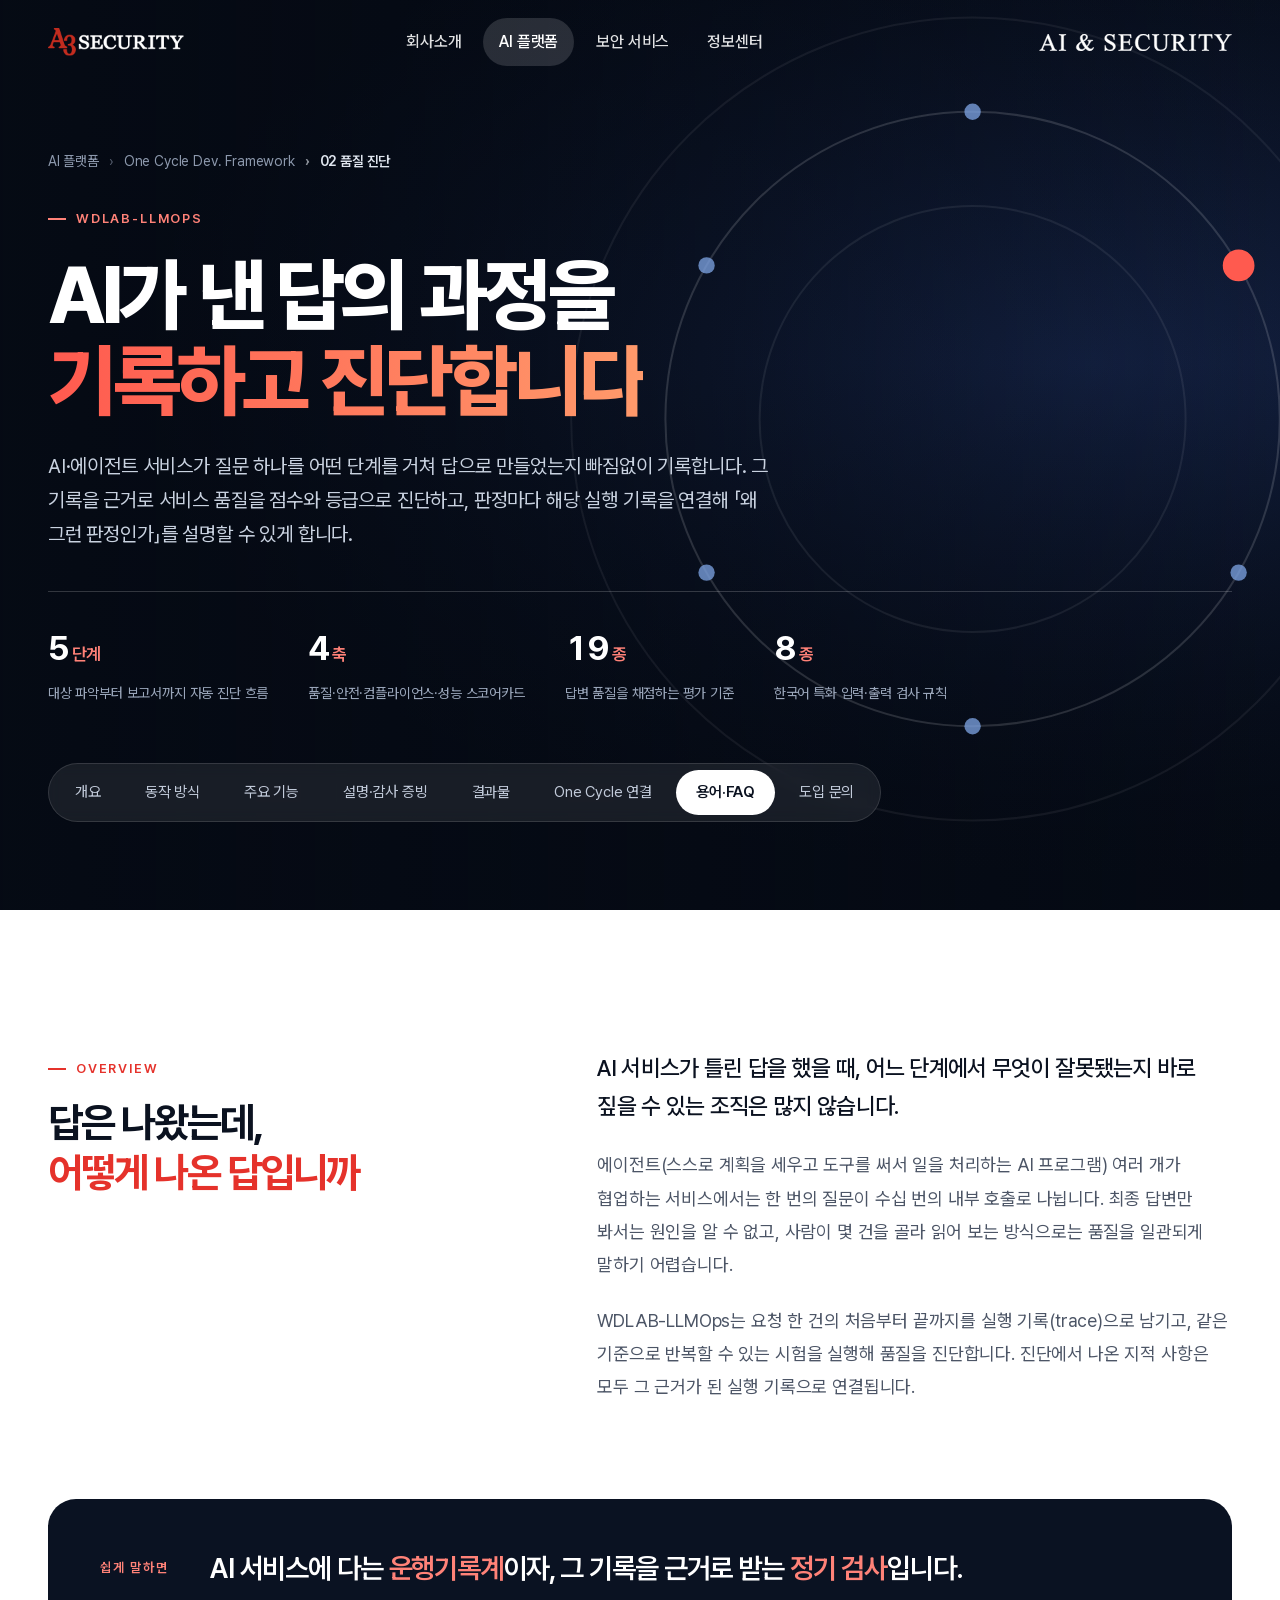
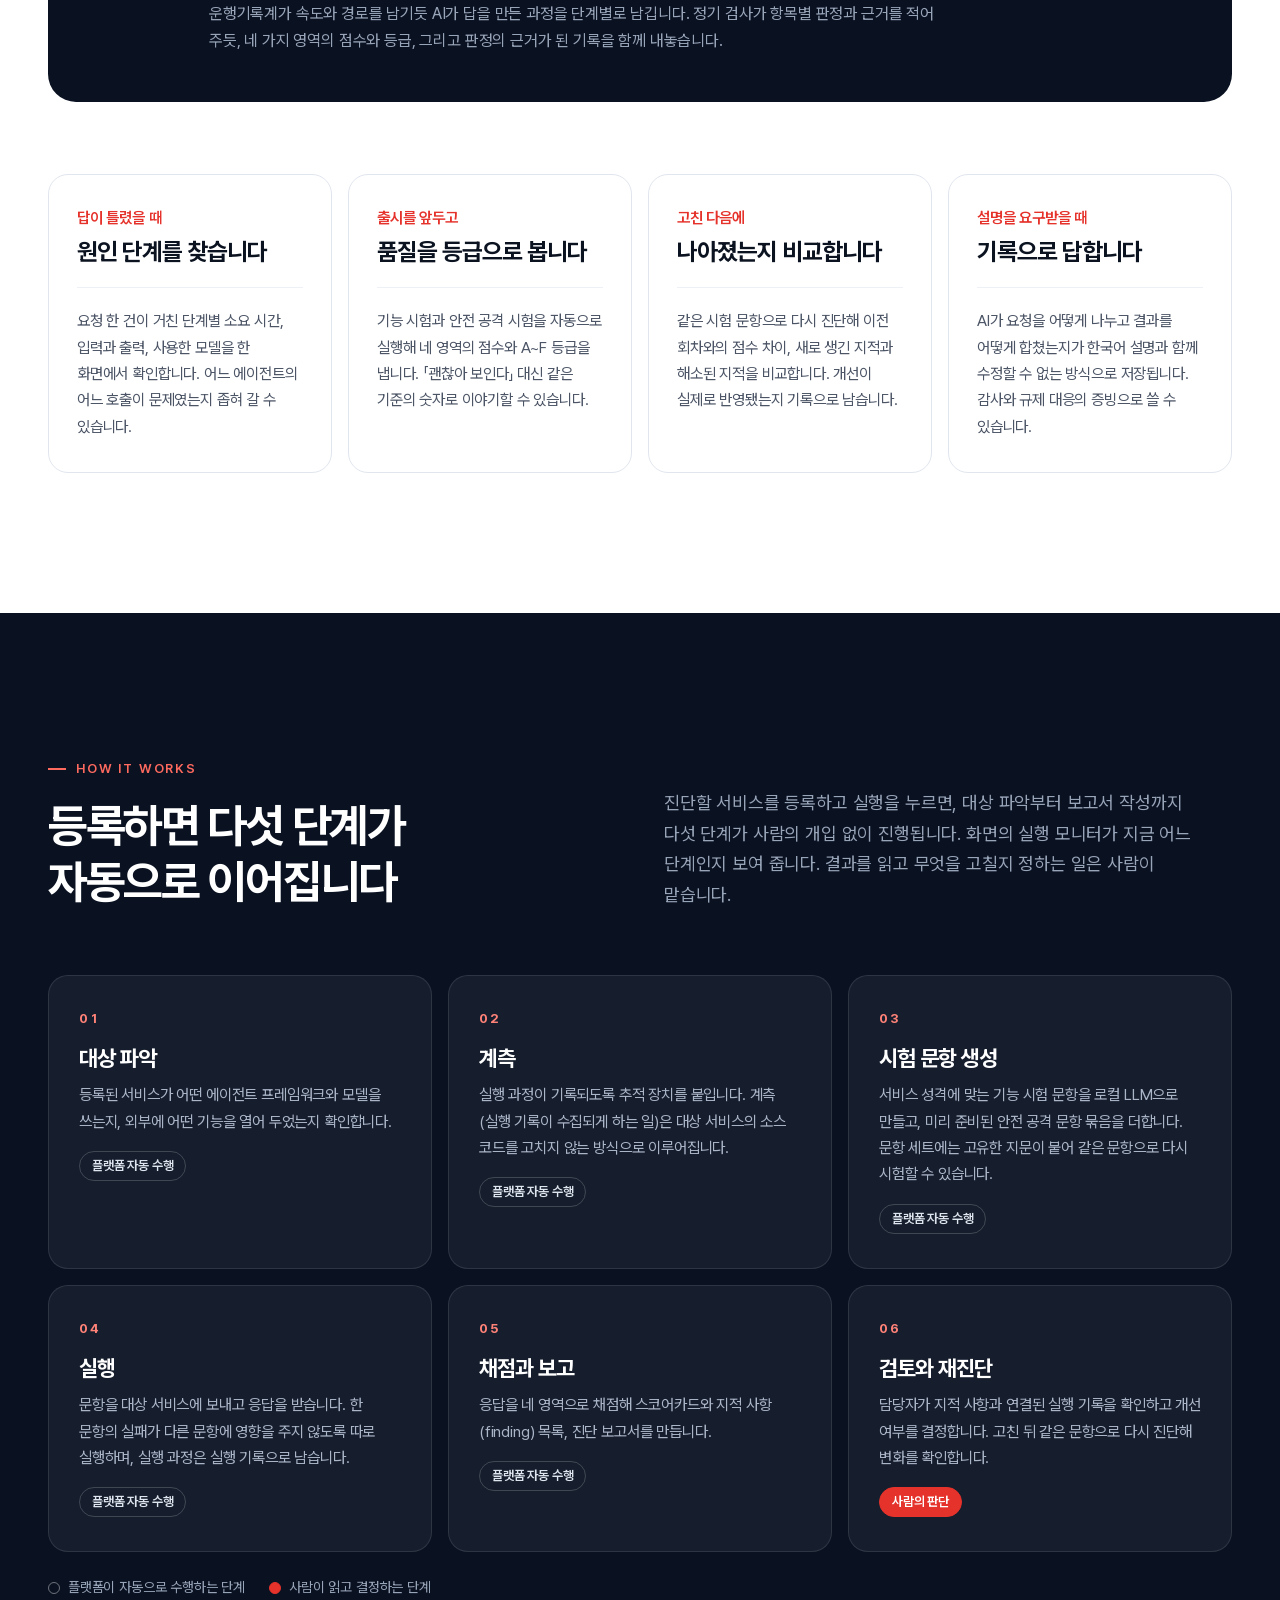
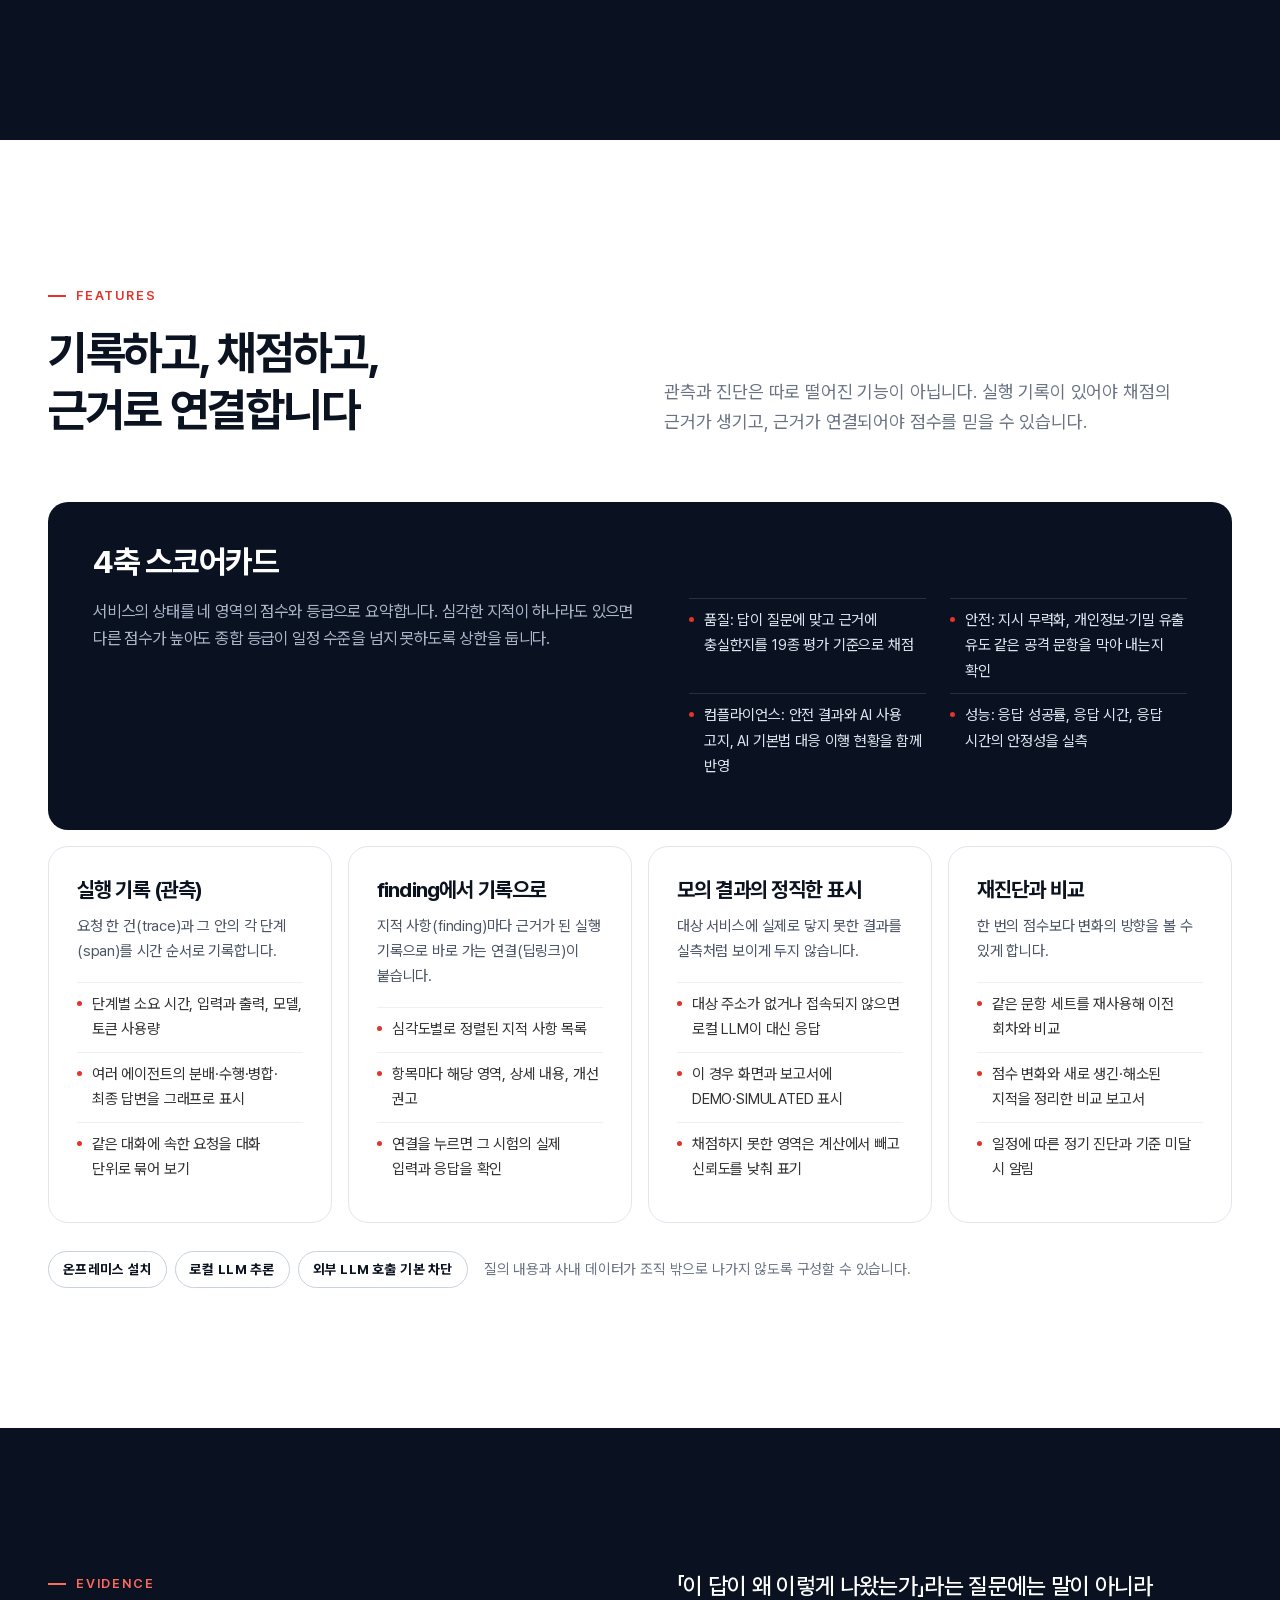
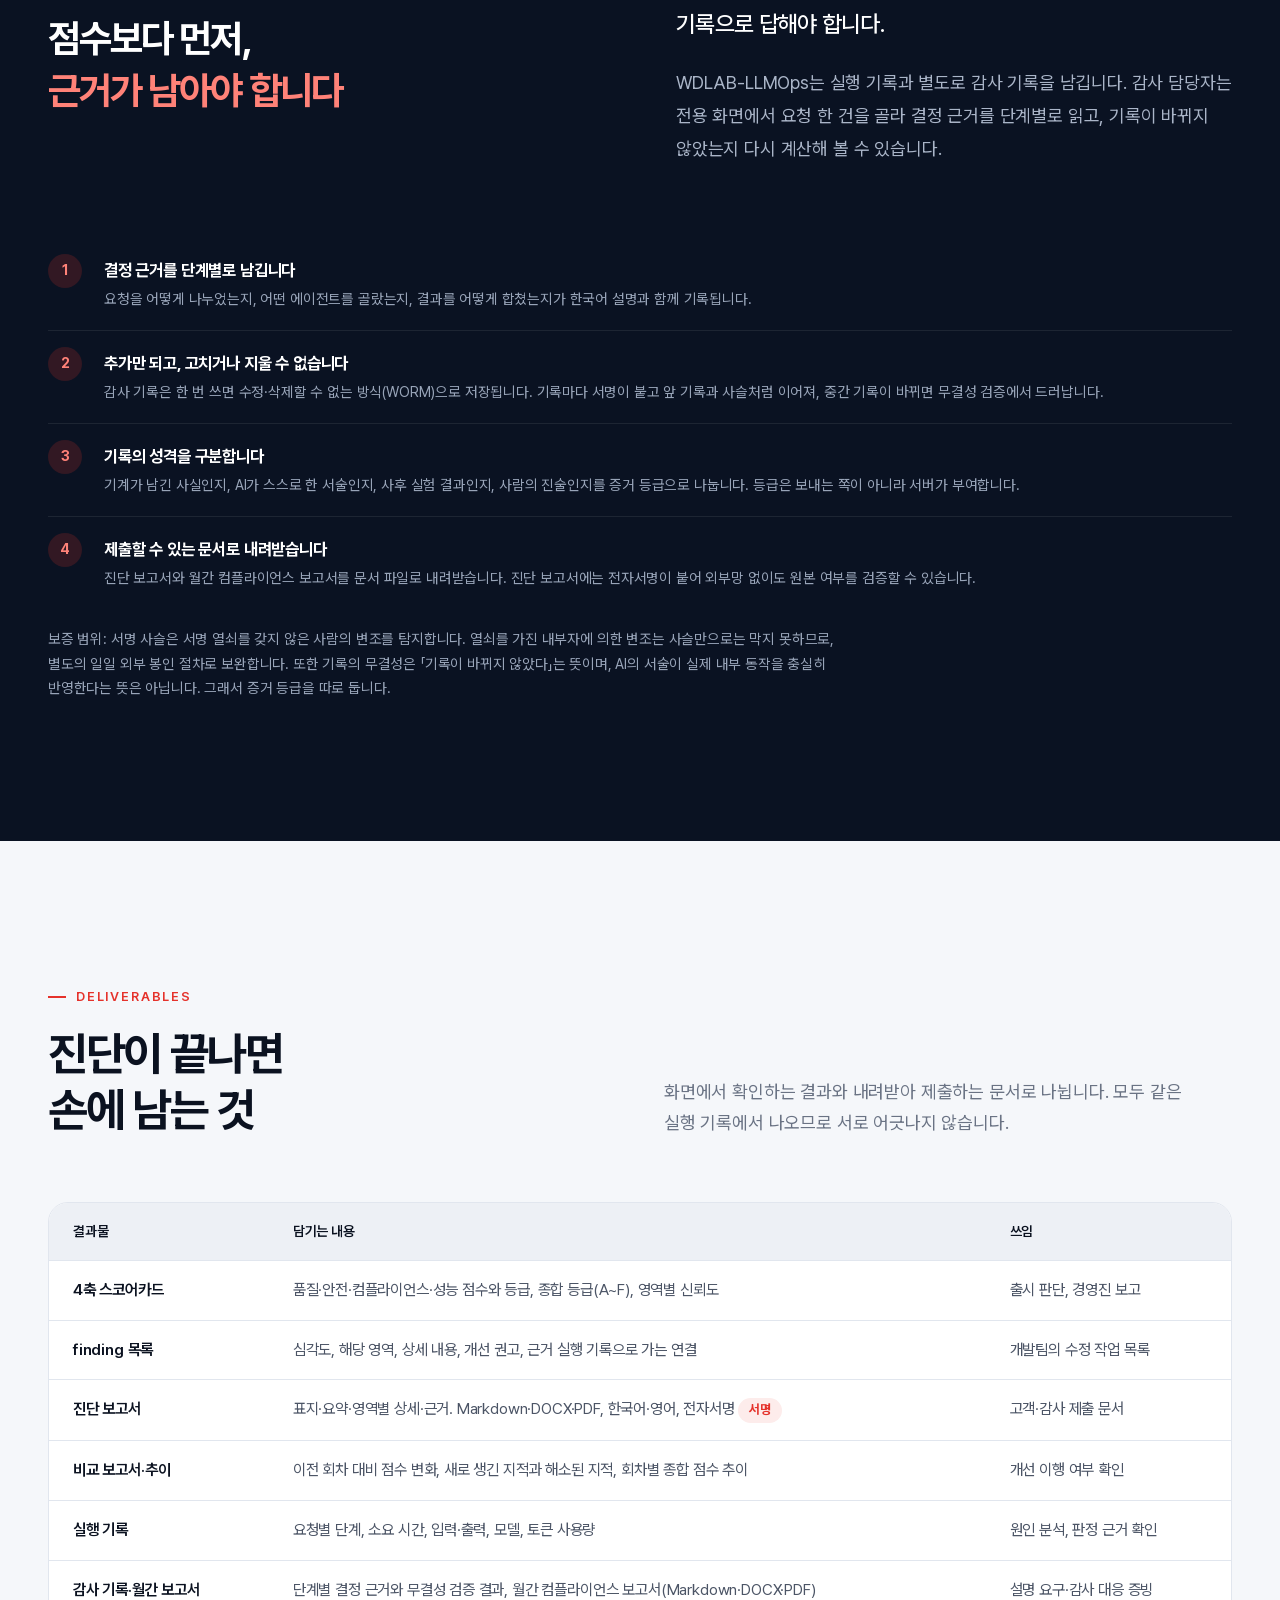
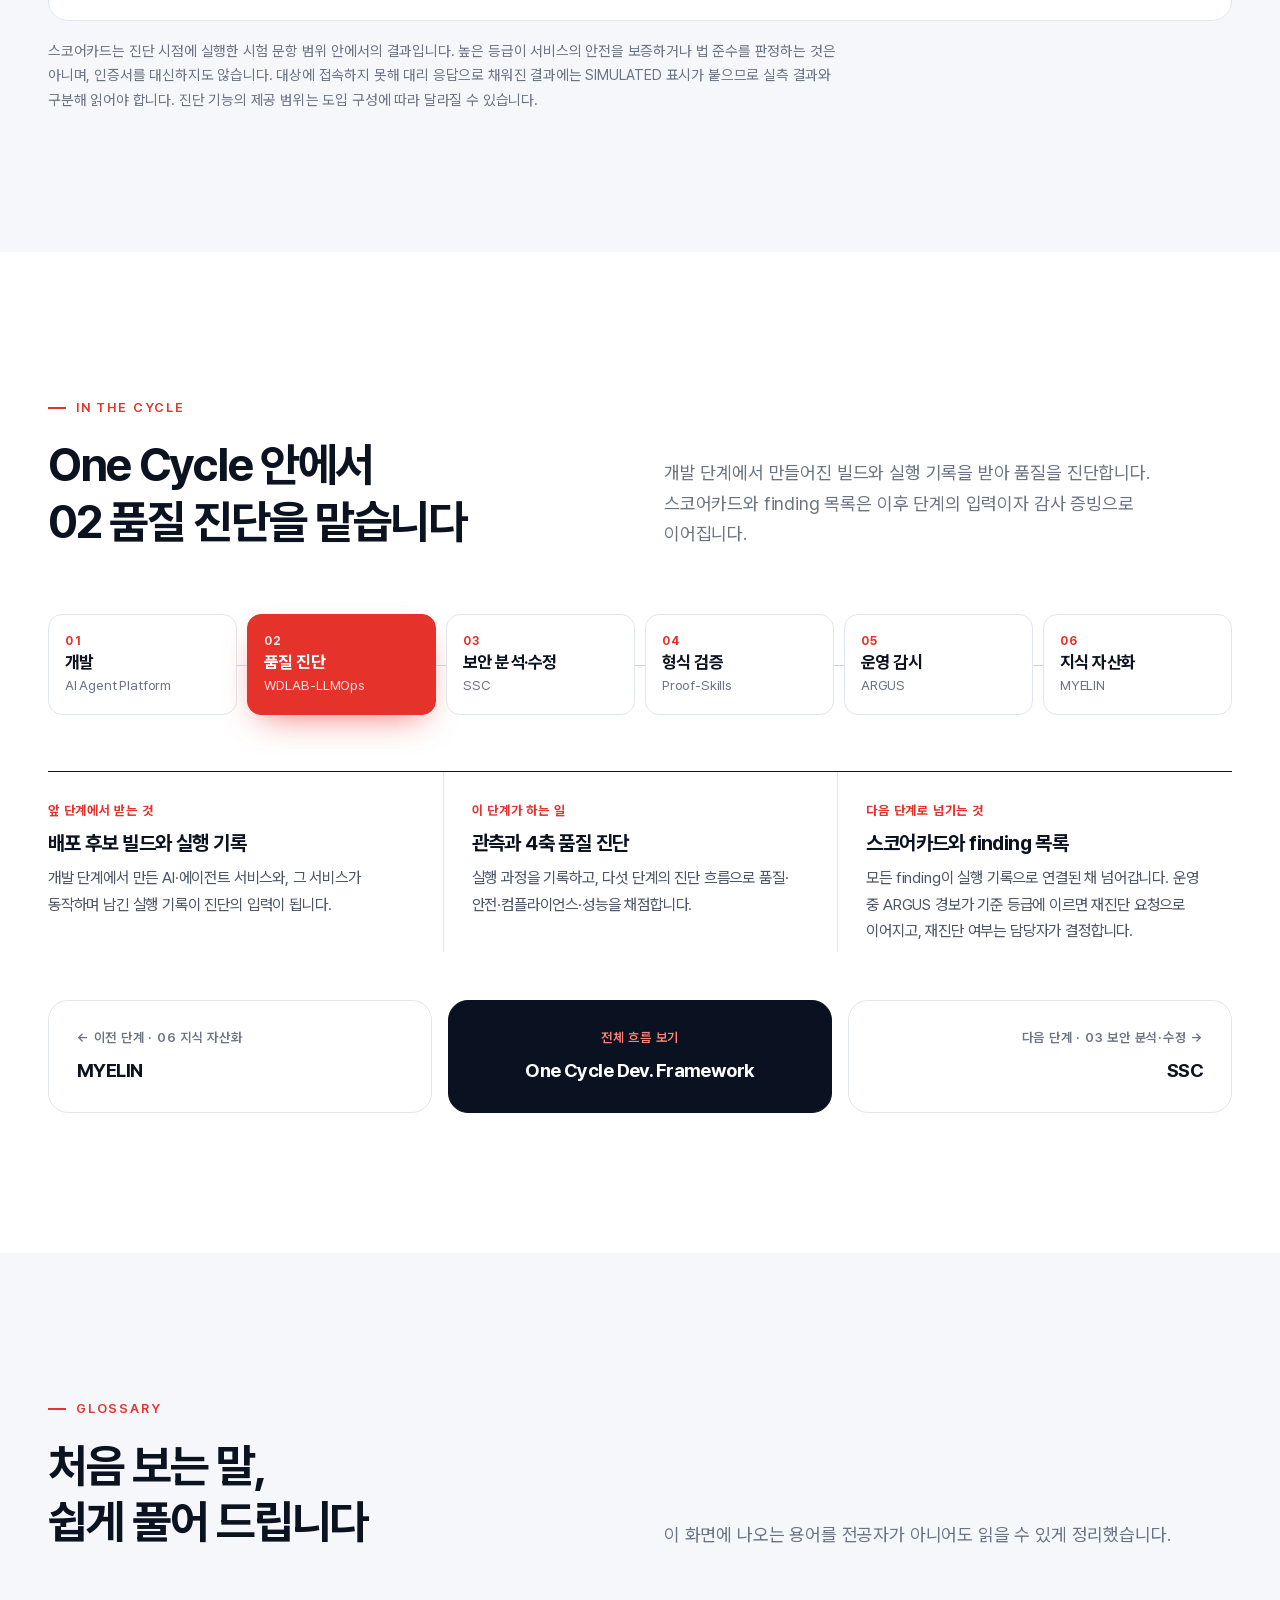
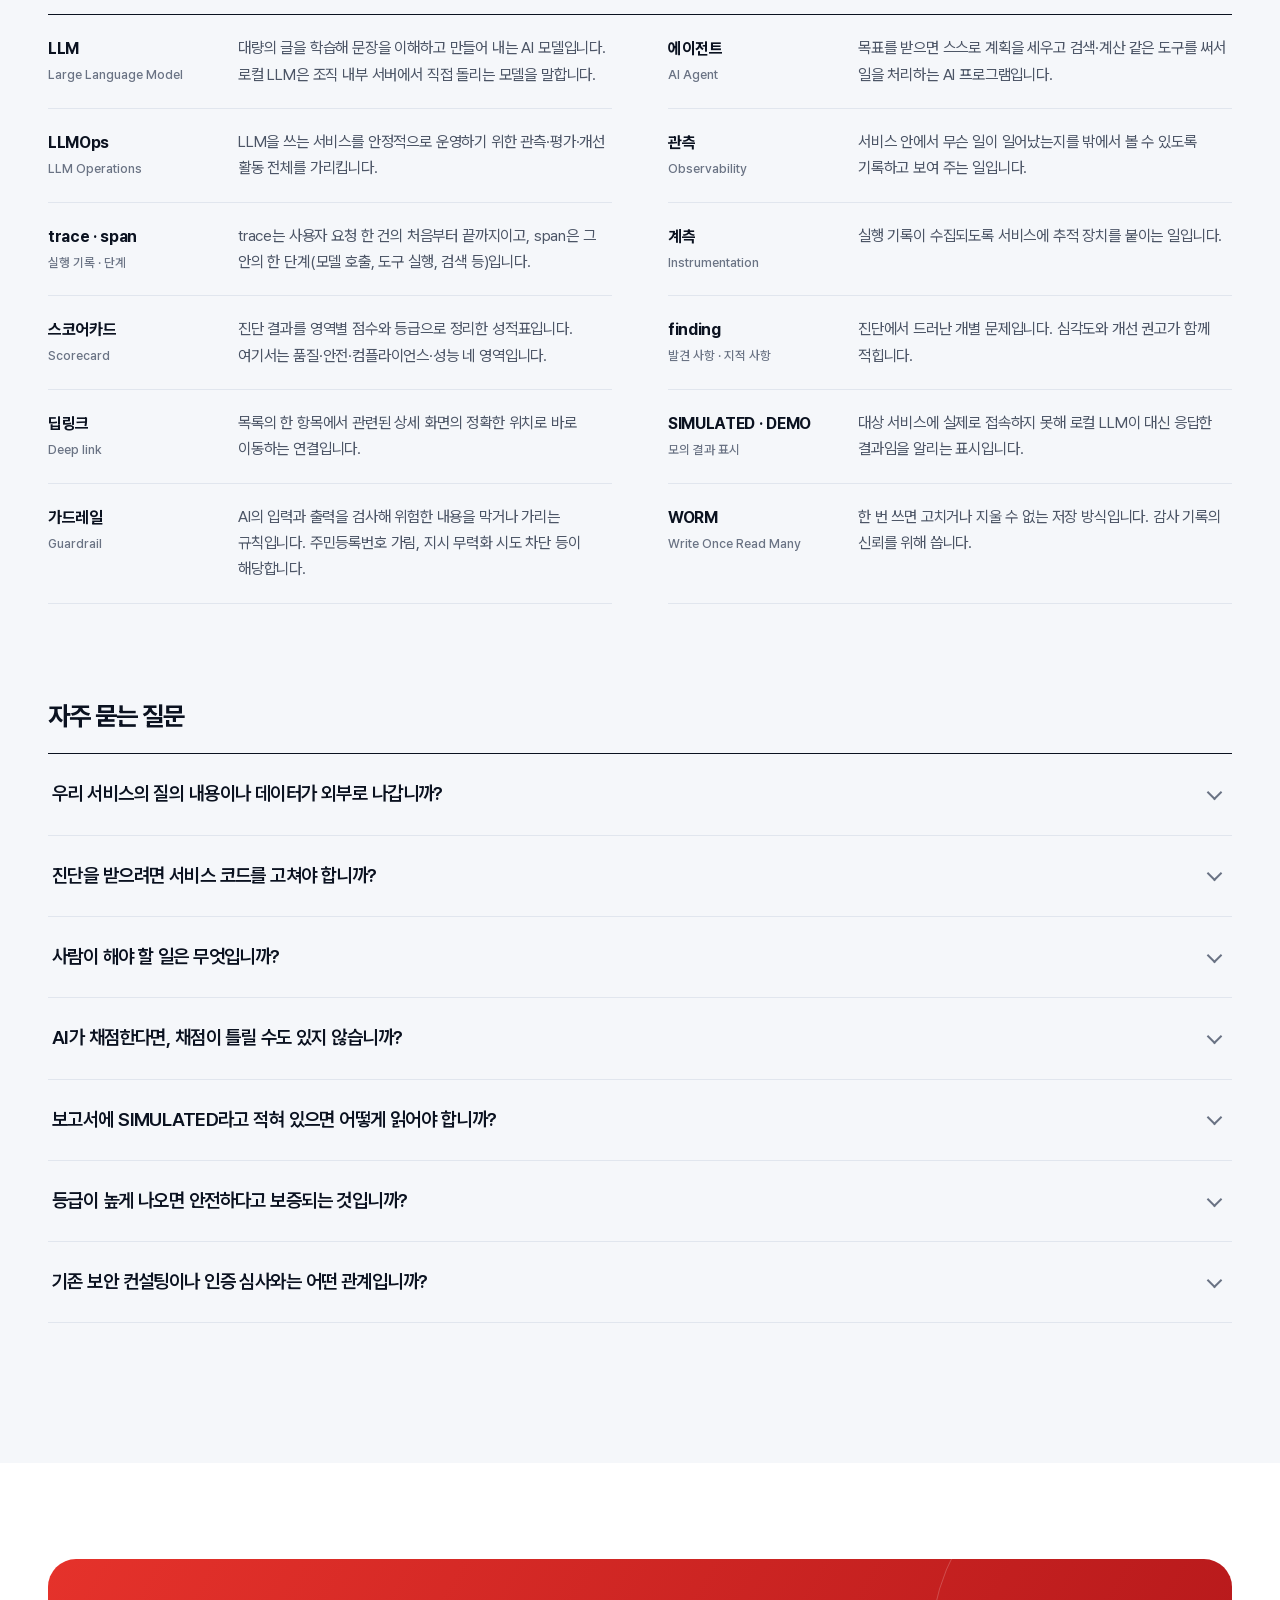
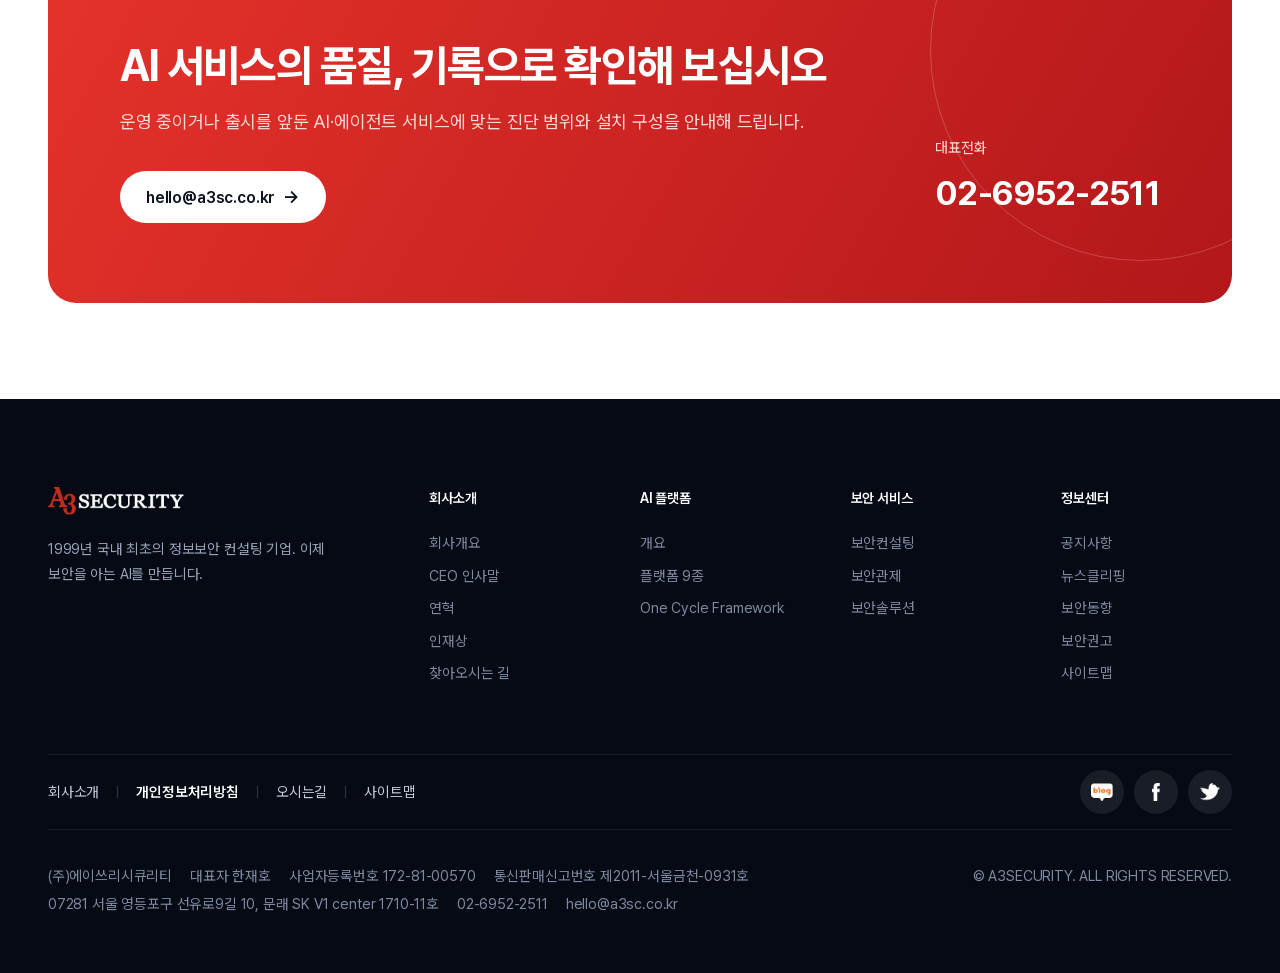
==== commit edc65c37: "Align wording with what is implemented (One Cycle v3.0 plan) Co-Authored-By: Claude Fable 5.2 <norep" ====
--- a/index.html
+++ b/index.html
@@ -163,7 +163,7 @@
   <div class="pd-io">
     <div><small>앞 단계에서 받는 것</small><b>배포 후보 빌드와 실행 기록</b><span>개발 단계에서 만든 AI·에이전트 서비스와, 그 서비스가 동작하며 남긴 실행 기록이 진단의 입력이 됩니다.</span></div>
     <div><small>이 단계가 하는 일</small><b>관측과 4축 품질 진단</b><span>실행 과정을 기록하고, 다섯 단계의 진단 흐름으로 품질·안전·컴플라이언스·성능을 채점합니다.</span></div>
-    <div><small>다음 단계로 넘기는 것</small><b>스코어카드와 finding 목록</b><span>모든 finding이 실행 기록으로 연결된 채 넘어갑니다. 운영 중 ARGUS 경보가 발생하면 이 단계의 재진단이 다시 호출됩니다.</span></div>
+    <div><small>다음 단계로 넘기는 것</small><b>스코어카드와 finding 목록</b><span>모든 finding이 실행 기록으로 연결된 채 넘어갑니다. 운영 중 ARGUS 경보가 기준 등급에 이르면 재진단 요청으로 이어지고, 재진단 여부는 담당자가 결정합니다.</span></div>
   </div>
   <nav class="pd-nav" aria-label="다른 플랫폼">
     <a class="prev" href="https://wdlab1958.github.io/webpage_myelin/"><small>← 이전 단계 · 06 지식 자산화</small><b>MYELIN</b></a>
